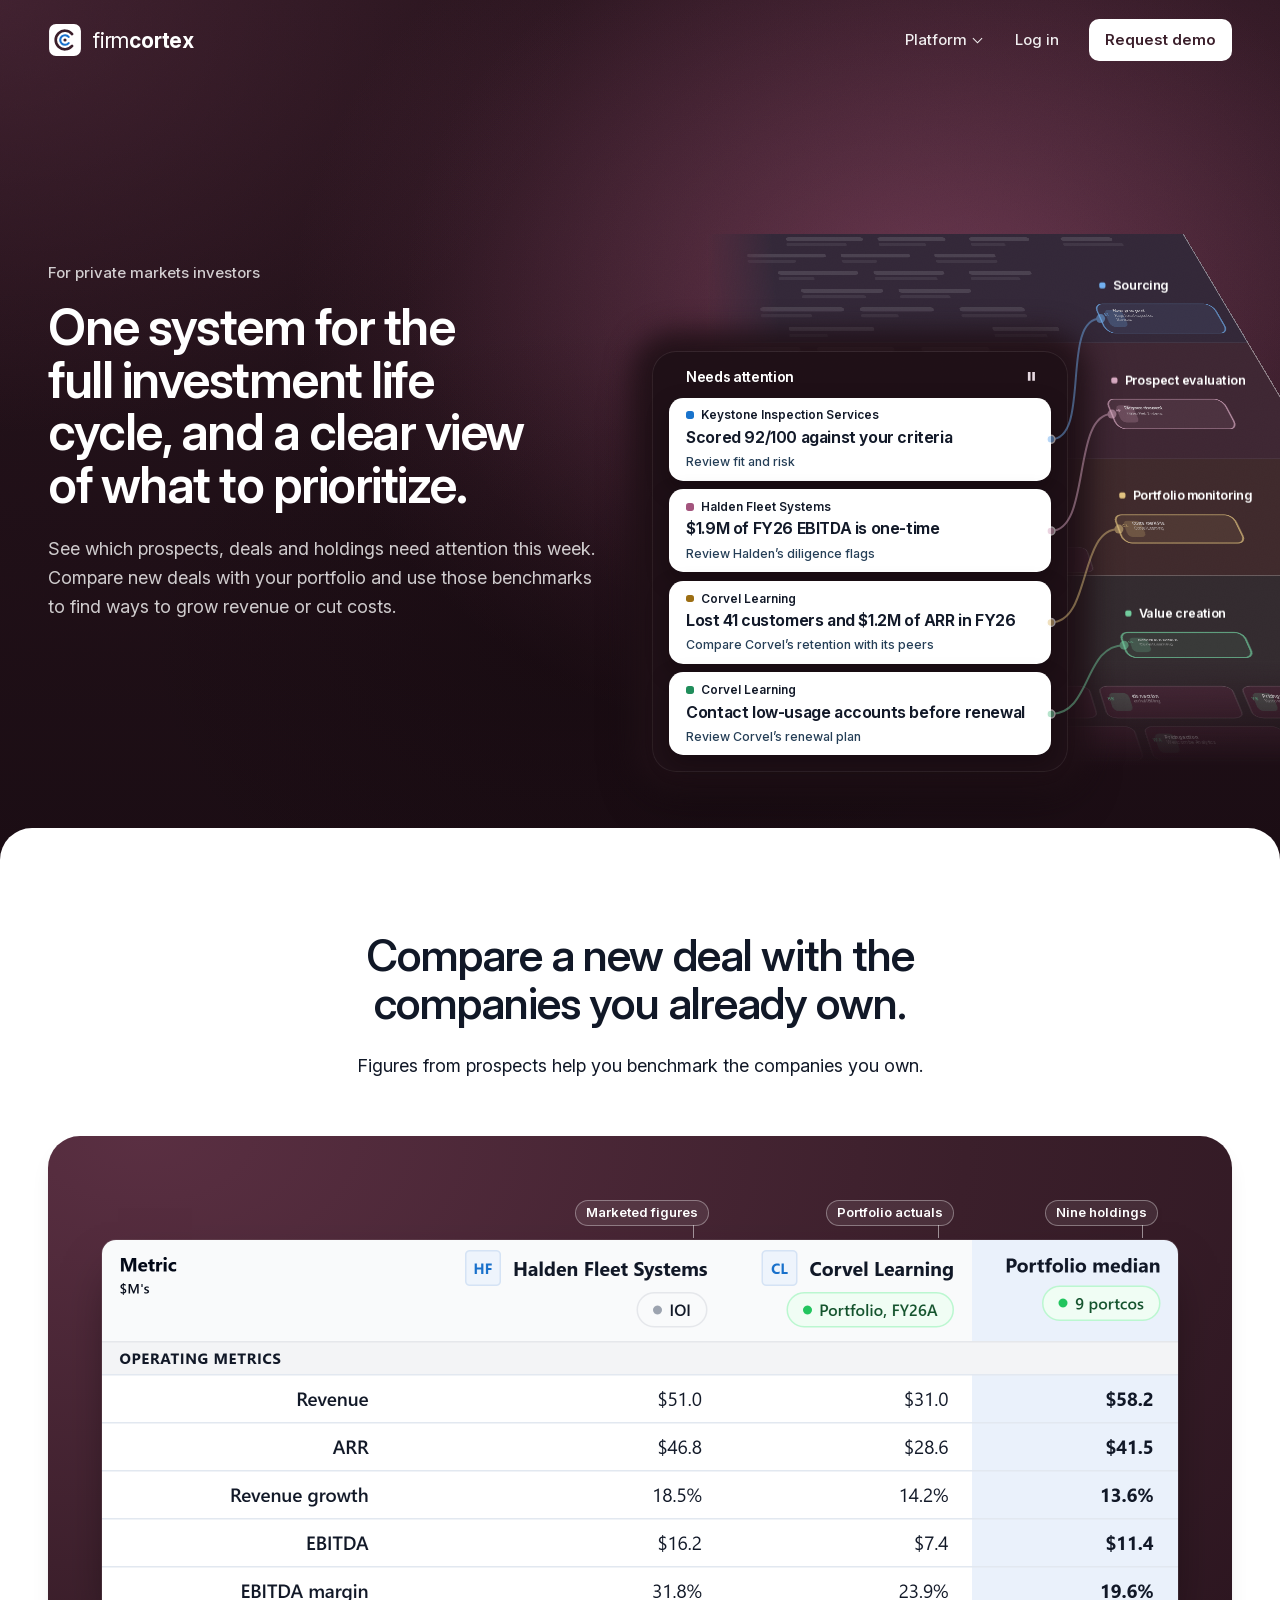
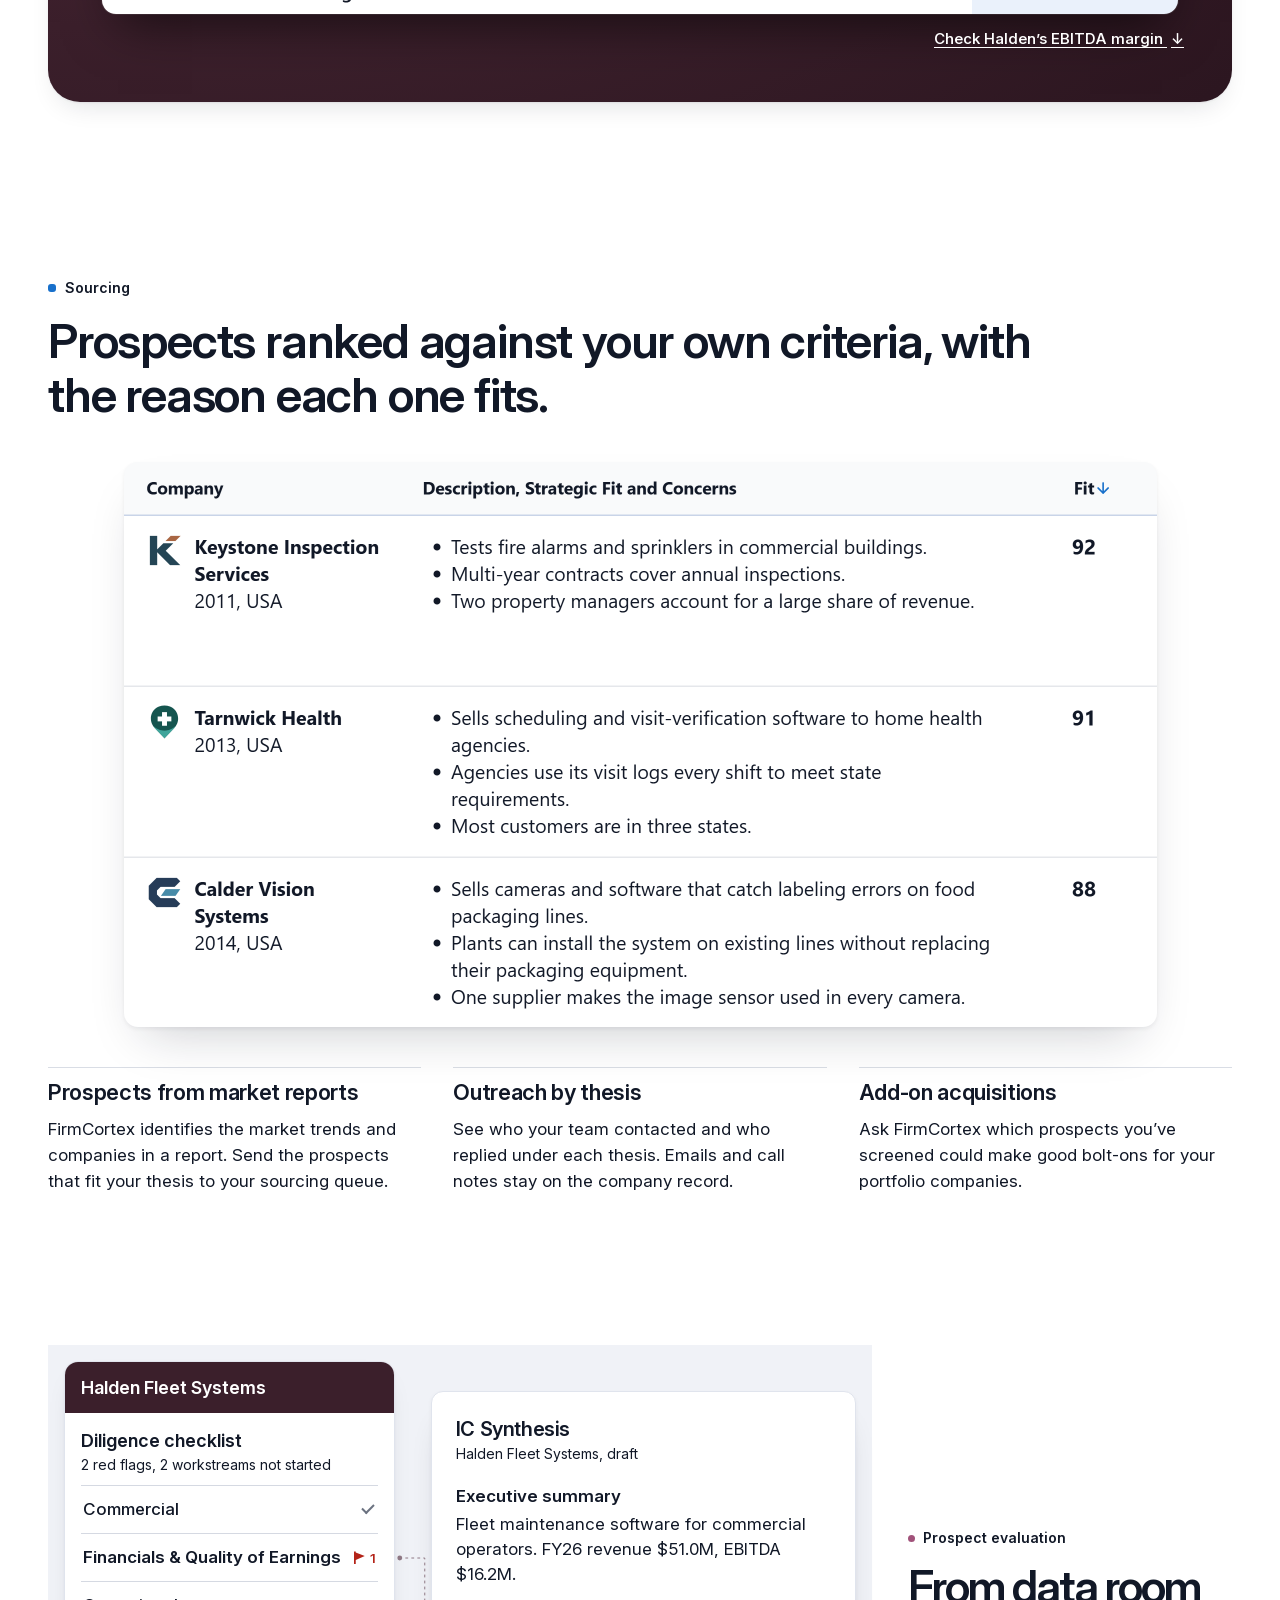
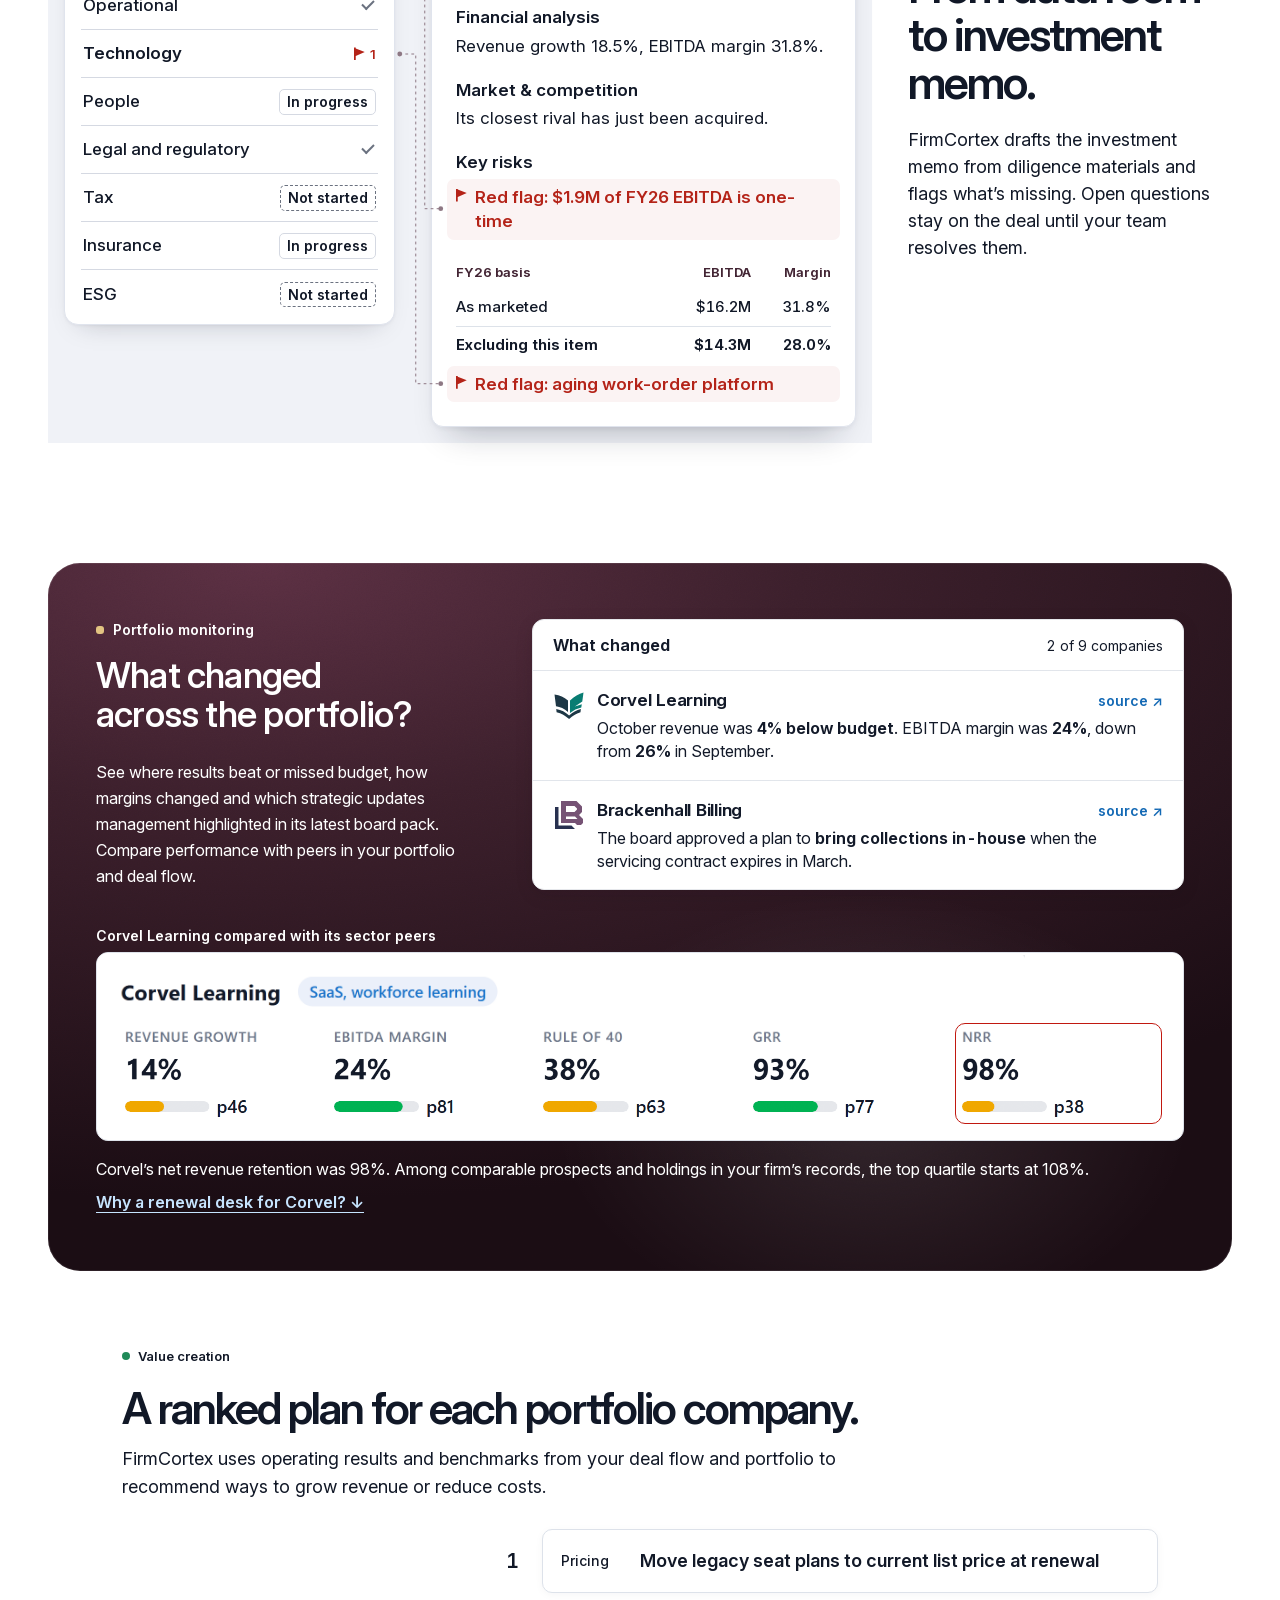
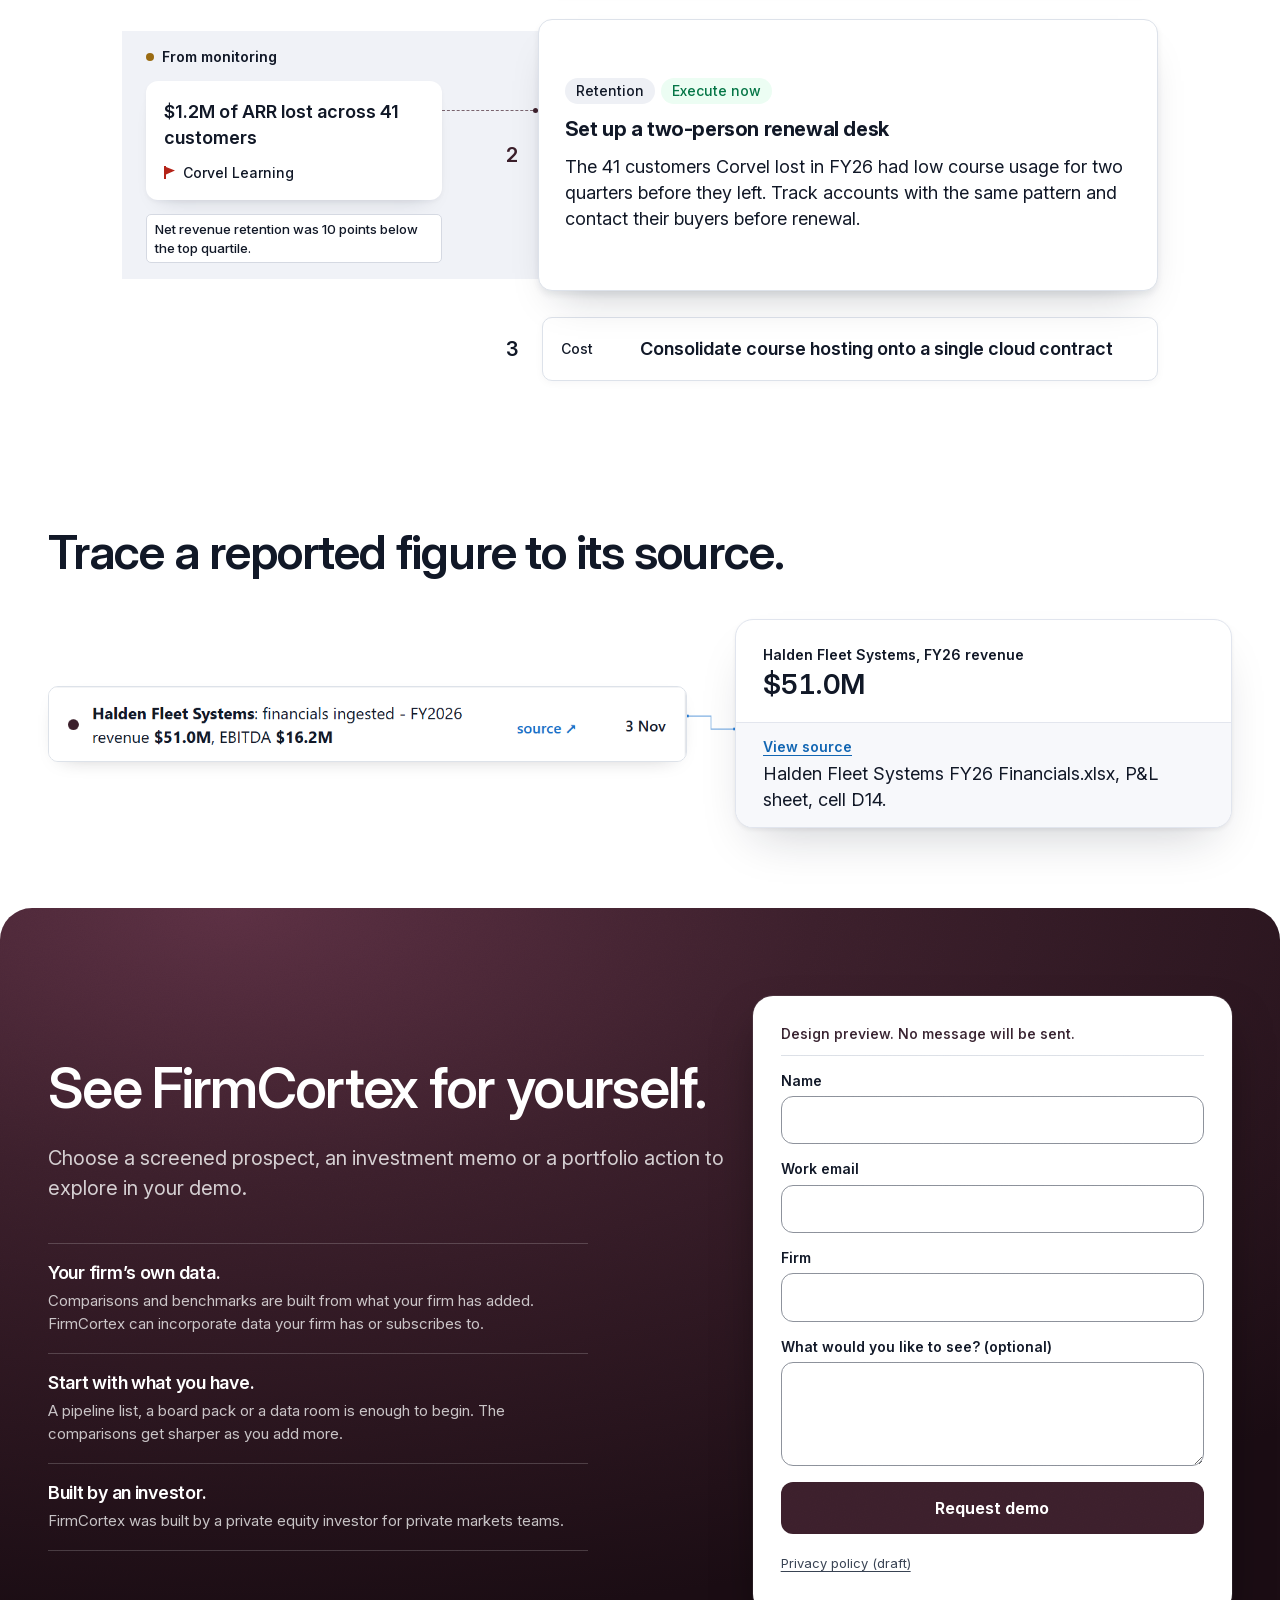
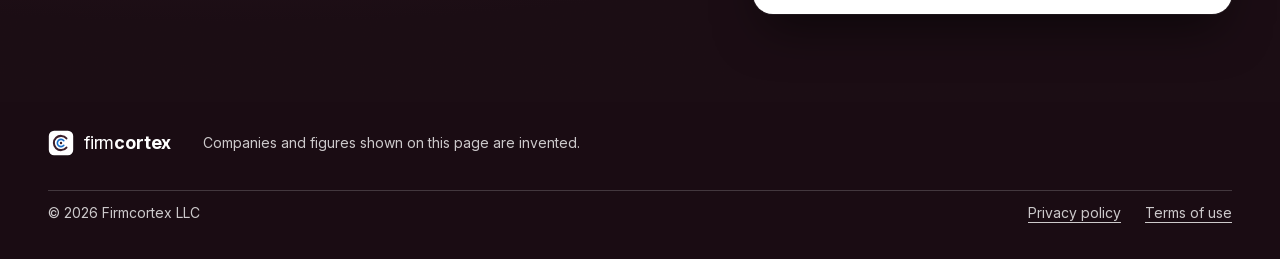
==== index.html @ 565fb21c "Restore the approved Before desktop hero from the colour comparison" ====
<!doctype html>
<html lang="en">
<head>
<meta charset="utf-8">
<meta name="viewport" content="width=device-width, initial-scale=1">
<meta name="robots" content="noindex,nofollow">
<meta name="theme-color" content="#1A0C13">
<title>FirmCortex: one system for the full investment life cycle</title>
<meta name="description" content="Sourcing, prospect evaluation, portfolio monitoring and value creation in one platform. What you learn at one stage sharpens every other, and your team sees what needs attention now.">
<link rel="preload" as="font" href="assets/asset-00.woff2" type="font/woff2" crossorigin media="(min-width:701px)">
<link rel="stylesheet" href="site-header.css">
<style>
@media (max-width:700px) { @font-face { font-family:"Inter"; src:url("assets/asset-00.woff2") format("woff2"); font-weight:100 900; font-display:block; } }
@media (min-width:701px) { @font-face { font-family:"Inter"; src:url("assets/asset-00.woff2") format("woff2"); font-weight:100 900; font-display:swap; } }
:root {
  --plum:#3B1F2B; --plum-ink:#1A0C13; --blue:#1870CB; --blue-soft:#9CC8F5; --grey:#F0F2F7; --ink:#111827; --mute:#374151; --rule:#D5D9E2;
  --text-2:rgba(255,255,255,.78); --line:rgba(255,255,255,.2);
  --s0:#6FAEF0; --s1:#D9A9C2; --s2:#6FCB9B; --s3:#E2C27E;           /* stage colours on dark */
  --d0:#1870CB; --d1:#A1527A; --d2:#1F8A58; --d3:#9A6B12;           /* the same stages on light backgrounds */
  --gap:112px;
}
* { box-sizing:border-box; }
html { -webkit-text-size-adjust:100%; scroll-behavior:smooth; }
body { margin:0; background:#fff; color:var(--ink); font-family:"Inter", system-ui, "Segoe UI", sans-serif; font-size:18px; line-height:1.6; -webkit-font-smoothing:antialiased; }
a { color:inherit; }
img { max-width:100%; }
:focus-visible { outline:2px solid var(--blue); outline-offset:3px; border-radius:6px; }
.dark :focus-visible { outline-color:var(--blue-soft); }
.dark .form :focus-visible, .dark .nav.open a:focus-visible, .dark .nav.open .navbtn:focus-visible { outline-color:var(--blue); }
.sr { position:absolute; width:1px; height:1px; overflow:hidden; clip-path:inset(50%); white-space:nowrap; }
.skip { position:fixed; left:16px; top:-60px; z-index:50; background:#fff; color:var(--ink); padding:10px 14px; border-radius:8px; font-weight:600; text-decoration:none; }
.skip:focus { top:12px; }
.wrap { max-width:1296px; margin:0 auto; padding:0 var(--pad); }
h2 { margin:0; text-wrap:balance; }
.body { text-wrap:pretty; }
p { margin:0; }
section { position:relative; }

/* ---------- 1. Hero ---------- */
.hero { position:relative; overflow:hidden; isolation:isolate; color:#fff; padding-top:80px; background:
    radial-gradient(1000px 720px at 76% 34%, rgba(132,68,98,.5) 0%, rgba(132,68,98,0) 68%),
    radial-gradient(820px 620px at 0% 0%, rgba(84,44,62,.55) 0%, rgba(84,44,62,0) 70%),
    linear-gradient(180deg, #26131C 0%, var(--plum-ink) 100%); }
.grain::before { content:""; position:absolute; inset:0; z-index:5; pointer-events:none; opacity:.1; mix-blend-mode:overlay;
  background-image:url("assets/asset-10.svg"); }
.header { position:fixed; z-index:30; top:0; left:0; right:0; gap:28px; color:#fff; transition:background-color .2s ease, height .2s ease; }
.header.solid { height:62px; background:#1A0C13; box-shadow:0 1px 0 rgba(255,255,255,.12); }
.header.stuck { height:62px; background:#fff; color:var(--ink); box-shadow:0 1px 0 var(--rule), 0 8px 24px rgba(17,24,39,.06); }
.header.stuck .nav a, .header.stuck .navbtn { color:var(--ink); } .header.stuck .demo { background:var(--plum); color:#fff; } .header.stuck .demo:hover { background:#4E2A3A; }
.header.stuck .brand img { box-shadow:0 0 0 1px var(--rule); border-radius:8px; }
.header.stuck .menu { border-color:#6B7280; } .header.stuck .menu span { background:var(--ink); }
.header.stuck :focus-visible { outline-color:var(--blue); }
html { scroll-padding-top:80px; }
section[id] { scroll-margin-top:0; }
.loginnote:empty { display:none; }
.loginnote { position:absolute; top:66px; right:var(--pad); margin:0; padding:10px 14px; border-radius:10px; background:#fff; color:var(--ink); font-size:14px; line-height:1.4; font-weight:550; box-shadow:0 18px 50px rgba(0,0,0,.45); }
.nav { margin-left:auto; display:flex; align-items:center; gap:30px; }
.nav a, .navbtn { font:inherit; font-size:15px; font-weight:500; text-decoration:none; color:rgba(255,255,255,.92); padding:10px 2px; line-height:1.2; background:none; border:0; cursor:pointer; text-align:left; }
.nav a:hover, .navbtn:hover { color:#fff; text-decoration:underline; text-underline-offset:5px; }
.demo { font-size:15px; line-height:1.2; font-weight:600; text-decoration:none; padding:12px 16px; border-radius:10px; background:#fff; color:var(--plum); white-space:nowrap; }
.demo:hover { background:var(--grey); }
.menu { display:none; }

.inner { position:relative; z-index:4; max-width:1296px; margin:0 auto; padding:0 var(--pad); min-height:clamp(620px, calc(100vh - 80px), 780px); display:grid; grid-template-columns:minmax(0, 560px) minmax(0, 1fr); column-gap:40px; align-items:center; }
.copy { padding:24px 0 80px; position:relative; z-index:3; }
.audience { margin:0 0 18px; font-size:15px; line-height:1.4; font-weight:500; color:var(--text-2); }
h1 { margin:0; font-size:clamp(50px, 3.6vw, 52px); line-height:1.05; letter-spacing:-0.03em; font-weight:600; text-wrap:balance; }
.sub { margin:24px 0 0; max-width:33em; font-size:18px; line-height:1.6; color:var(--text-2); text-wrap:pretty; }

/* The picture: a field of everything a fund takes in, running into the distance, with three items lifted towards the viewer. */
.stage { position:absolute; z-index:1; top:-80px; bottom:0; left:max(42%, 624px); right:min(0px, calc((1296px - 100vw) / 2)); overflow:hidden;
  -webkit-mask-image:linear-gradient(90deg, transparent 0, #000 160px), linear-gradient(0deg, transparent 0, #000 130px); -webkit-mask-composite:source-in;
  mask-image:linear-gradient(90deg, transparent 0, #000 160px), linear-gradient(0deg, transparent 0, #000 130px); mask-composite:intersect; }
.floorwrap { position:absolute; inset:80px 0 0 0; perspective:1500px; perspective-origin:28% 6%; }
.floor { position:absolute; left:0; bottom:0; transform-origin:0 100%; }
.floor canvas { display:block; width:100%; height:100%; }
.slot { position:absolute; width:0; height:0; }
.glint { position:absolute; width:214px; height:48px; border-radius:12px; background:linear-gradient(180deg, rgba(255,255,255,.5), rgba(255,255,255,.22)); box-shadow:0 0 0 1px rgba(255,255,255,.8), 0 0 26px rgba(255,255,255,.45); opacity:0; pointer-events:none; }
.glint.go { animation:glint 1.9s ease-out both; }
@keyframes glint { 0% { opacity:0; } 14% { opacity:1; } 100% { opacity:0; } }
.haze { position:absolute; inset:0; pointer-events:none; background:
  radial-gradient(760px 560px at 56% 62%, rgba(255,214,232,.12), rgba(255,214,232,0) 70%),
  linear-gradient(180deg, rgba(26,12,19,.94) 0%, rgba(26,12,19,.7) 12%, rgba(26,12,19,.28) 30%, rgba(26,12,19,0) 50%),
  linear-gradient(0deg, rgba(26,12,19,.92) 0%, rgba(26,12,19,0) 14%); }
.dof { position:absolute; pointer-events:none; }
.dof.far { inset:0 0 44% 0; -webkit-backdrop-filter:blur(3.5px); backdrop-filter:blur(3.5px); -webkit-mask-image:linear-gradient(180deg, #000 30%, transparent 100%); mask-image:linear-gradient(180deg, #000 30%, transparent 100%); }
.dof.near { inset:82% 0 0 0; -webkit-backdrop-filter:blur(5px); backdrop-filter:blur(5px); -webkit-mask-image:linear-gradient(0deg, #000 30%, transparent 100%); mask-image:linear-gradient(0deg, #000 30%, transparent 100%); }
.lines { position:absolute; left:0; top:0; width:100%; height:100%; pointer-events:none; opacity:0; transition:opacity .6s ease; }
.hero.ready .lines { opacity:1; }

/* The few: real text, the largest and sharpest thing in the picture. */
.few { position:relative; z-index:3; justify-self:start; align-self:end; margin:0 0 140px 6px; width:min(100%, 520px); }
.few h2 { margin:0 0 14px; width:fit-content; height:36px; padding:0 14px 0 13px; border-radius:999px; background:var(--plum-ink); border:1px solid rgba(255,255,255,.34); font-size:15px; line-height:1; font-weight:650; letter-spacing:0; color:#fff; display:flex; align-items:center; gap:10px; box-shadow:0 10px 30px rgba(8,2,5,.5); }
.few h2::before { content:""; width:8px; height:8px; border-radius:50%; background:#fff; box-shadow:0 0 0 4px rgba(255,255,255,.18); }
.few ol { list-style:none; margin:0; padding:0; display:grid; gap:12px; }
.card { position:relative; display:grid; grid-template-columns:44px 1fr; align-items:center; gap:0 14px; padding:18px 22px 18px 18px; border-radius:16px; background:#fff; color:var(--ink);
  box-shadow:0 34px 70px rgba(8,2,5,.62), 0 6px 16px rgba(8,2,5,.4); transform-origin:0 50%; }
.card:nth-child(2) { margin-left:28px; } .card:nth-child(2) .why { font-size:18px; }
.card:nth-child(3) { margin-left:56px; } .card:nth-child(3) .why { font-size:17px; }
.card .n { grid-row:1 / span 3; font-size:34px; line-height:1; font-weight:650; letter-spacing:-0.04em; color:var(--plum); text-align:center; }
.card .why { text-wrap:balance; font-size:19px; line-height:24px; font-weight:650; letter-spacing:-0.015em; }
.card .who { margin-top:3px; font-size:13.5px; line-height:18px; color:var(--mute); display:flex; align-items:center; gap:0 8px; flex-wrap:wrap; }
.card .who i { width:9px; height:9px; border-radius:3px; background:var(--c); display:block; }
.card .who b { font-weight:600; color:var(--ink); }
.card .next { grid-column:2; margin-top:10px; font-size:14px; line-height:20px; font-weight:600; color:var(--blue); }
.card.off .next { color:#33202A; }

.lit { position:absolute; z-index:3; right:var(--pad); bottom:86px; margin:0; max-width:min(640px, 52%); padding:7px 14px; border-radius:14px; background:var(--plum-ink); border:1px solid rgba(255,255,255,.2); font-size:13px; line-height:1.4; color:#fff; text-align:right; box-shadow:0 10px 30px rgba(8,2,5,.5); }
/* An item from another stage steps back: a solid, quieter card, never see-through, so nothing shows through its words. */
.card { transition:background-color .3s ease; } .card.off { background:#A3959C; box-shadow:0 12px 26px rgba(8,2,5,.45); } .card.off .who { color:#33202A; }
.key { position:absolute; z-index:3; right:var(--pad); bottom:26px; display:flex; flex-wrap:nowrap; justify-content:flex-end; align-items:center; gap:6px; padding:6px 6px 6px 16px; border-radius:999px; background:var(--plum-ink); border:1px solid rgba(255,255,255,.2); box-shadow:0 10px 30px rgba(8,2,5,.5); }
.hint { font-size:13px; line-height:1.2; color:var(--text-2); margin-right:4px; }
.stagebtn, .pause { font:inherit; font-size:13px; line-height:1; font-weight:550; color:#fff; background:rgba(255,255,255,.07); border:1px solid var(--line); border-radius:999px; height:36px; padding:0 12px 0 10px; display:inline-flex; align-items:center; gap:7px; cursor:pointer; }
.stagebtn:hover, .pause:hover { background:rgba(255,255,255,.16); }
.stagebtn i { width:9px; height:9px; border-radius:3px; background:var(--c); display:block; }
.stagebtn[aria-pressed="true"] { background:#fff; color:var(--ink); border-color:#fff; }
.pause { width:36px; padding:0; justify-content:center; }
.pause svg { width:10px; height:10px; display:block; fill:currentColor; }

@media (prefers-reduced-motion: no-preference) and (min-width:901px) {
  .card { animation:lift .9s cubic-bezier(.2,.7,.2,1) both; }
  .card:nth-child(1) { animation-delay:.25s; } .card:nth-child(2) { animation-delay:.45s; } .card:nth-child(3) { animation-delay:.65s; }
  .few h2 { animation:rise .6s ease both; animation-delay:.1s; }
  @keyframes lift { from { opacity:0; transform:translate(150px, -70px) scale(.42); } }
  @keyframes rise { from { opacity:0; } }
  .hero.still .card, .hero.still .few h2 { animation:none; }
}

/* =====================================================================
   Lower page. Built from DESIGN.md: a light page with three dark moments
   (hero into section 3, the inset stage in section 6, the closing band).
   ===================================================================== */
:root { --shadow-card:0 1px 2px rgba(17,24,39,.06), 0 12px 32px -8px rgba(17,24,39,.12); --shadow-lit:0 24px 48px -12px rgba(0,0,0,.55), 0 0 0 1px rgba(255,255,255,.08); --flag:#B42318; --soft:#6B7280; --edge:#E1E5EE; }
.sec { position:relative; background:#fff; padding:96px 0; }
.g12 { display:grid; grid-template-columns:repeat(12, minmax(0, 1fr)); column-gap:24px; }
h2 { font-size:clamp(32px, 4.4vw, 44px); line-height:1.09; letter-spacing:-0.022em; font-weight:560; }
h2 .soft { color:inherit; }
.body { margin-top:24px; max-width:none; font-size:18px; line-height:28px; color:var(--mute); }
.dark .body { color:var(--text-2); }
.label { display:flex; align-items:center; gap:9px; margin:0 0 16px; font-size:14px; line-height:20px; font-weight:600; color:var(--ink); }
.label i { width:8px; height:8px; border-radius:3px; background:var(--c); display:block; flex:none; }
.dark .label { color:#fff; }
.panel { position:relative; overflow:hidden; background:var(--grey); border:1px solid var(--edge); border-radius:32px; }
.crop { display:block; max-width:none; height:auto; background:#fff; border-radius:12px; box-shadow:var(--shadow-card); }
.chip { display:inline-flex; align-items:center; gap:8px; height:36px; padding:0 12px 0 8px; border-radius:8px; background:#fff; border:1px solid var(--rule); font-size:13px; line-height:1; font-weight:600; color:var(--ink); white-space:nowrap; }
.chip i, .mono { flex:none; width:20px; height:20px; border-radius:5px; display:grid; place-items:center; font-style:normal; font-size:9.5px; line-height:1; font-weight:650; background:#E8F1FB; color:var(--blue); }
.dotline { border-top:1px dashed rgba(59,31,43,.38); }

/* ---------- 3. Several systems into one: the dark act continues from the hero ---------- */
.s3 { position:relative; isolation:isolate; overflow:hidden; color:#fff; background:var(--plum-ink); padding:88px 0 112px; }
.s3 .head h2 { grid-column:1 / 7; }
.s3 .head .body { grid-column:7 / 13; margin-top:4px; }
.scene3 { --k:1; position:relative; margin-top:40px; display:grid; grid-template-columns:calc(640px * var(--k)) minmax(40px, 1fr) 420px; align-items:center; }
.scene3::before { content:""; position:absolute; right:-80px; top:50%; width:640px; height:520px; transform:translateY(-50%); background:radial-gradient(closest-side, rgba(255,255,255,.1), rgba(255,255,255,0)); pointer-events:none; }
.arts { position:relative; width:calc(640px * var(--k)); height:calc(440px * var(--k)); }
.artbox { position:absolute; left:0; top:0; width:640px; height:440px; transform:scale(var(--k)); transform-origin:0 0; }
/* three real-looking places a company lives today: a tracker, a mailbox, a data-room folder */
.art { position:absolute; display:flex; flex-direction:column; padding:14px 16px 13px; border-radius:12px; background:#2E1D25; border:1px solid rgba(255,255,255,.22); box-shadow:0 20px 40px -16px rgba(0,0,0,.6); }
.art .tool { font-size:calc(12px / var(--k)); line-height:1.35; font-weight:600; color:rgba(255,255,255,.66); }
.art .capt { margin-top:10px; font-size:calc(12px / var(--k)); line-height:1.35; font-weight:500; color:rgba(255,255,255,.66); }
.art .rows { margin-top:10px; display:grid; }
.art .hl { display:flex; align-items:center; gap:8px; font-size:calc(12.5px / var(--k)); line-height:1.3; font-weight:600; color:#fff; white-space:nowrap; }
.art .hl i { flex:none; width:18px; height:18px; border-radius:5px; display:grid; place-items:center; font-style:normal; font-size:8.5px; font-weight:650; color:#BFE9D2; background:rgba(111,203,155,.24); }
.art.sheet { left:0; top:98px; width:350px; transform:rotate(-4deg); }
.sheet .rows { border:1px solid rgba(255,255,255,.16); border-radius:5px; overflow:hidden; background:repeating-linear-gradient(90deg, transparent 0 82px, rgba(255,255,255,.1) 82px 83px); }
.sheet .rows > b { height:25px; border-bottom:1px solid rgba(255,255,255,.1); }
.sheet .rows > b:first-child { background:rgba(111,203,155,.2); }
.sheet .rows > b:last-child { border-bottom:0; }
.sheet .hl { height:26px; padding:0 8px; background:rgba(255,255,255,.16); border-bottom:1px solid rgba(255,255,255,.1); }
.art.mail { left:310px; top:8px; width:310px; transform:rotate(3deg); }
.mail .rows { gap:6px; }
.mail .rows > b { height:30px; border-radius:6px; background:
  radial-gradient(circle at 15px 50%, rgba(255,255,255,.3) 0 8px, transparent 8.5px),
  linear-gradient(rgba(255,255,255,.2), rgba(255,255,255,.2)) 34px 9px / 44% 4px no-repeat,
  linear-gradient(rgba(255,255,255,.12), rgba(255,255,255,.12)) 34px 18px / 62% 4px no-repeat; }
.mail .hl { height:32px; padding:0 8px 0 7px; border-radius:6px; background:rgba(255,255,255,.16); }
.art.folder { left:268px; top:252px; width:310px; transform:rotate(-2deg); }
.art.folder::before { content:""; position:absolute; left:14px; top:-13px; width:96px; height:13px; border-radius:8px 8px 0 0; background:#2E1D25; border:1px solid rgba(255,255,255,.22); border-bottom:0; }
.folder .rows { gap:4px; }
.folder .rows > b { height:26px; background:
  linear-gradient(var(--f), var(--f)) 7px 6px / 11px 14px no-repeat,
  linear-gradient(rgba(255,255,255,.2), rgba(255,255,255,.2)) 28px 11px / 50% 4px no-repeat; opacity:.85; }
.folder .hl { height:28px; padding:0 8px 0 4px; border-radius:6px; background:rgba(255,255,255,.16); }
.wires3 { position:absolute; inset:0; width:100%; height:100%; pointer-events:none; overflow:visible; }
.one { position:relative; grid-column:3; background:#fff; color:var(--ink); border-radius:16px; padding:22px 24px; box-shadow:var(--shadow-lit); }
.one .co { display:flex; align-items:center; gap:12px; font-size:22px; line-height:28px; letter-spacing:-0.015em; font-weight:600; }
.one .co i { flex:none; width:32px; height:32px; border-radius:8px; display:grid; place-items:center; font-style:normal; font-size:12px; font-weight:650; color:var(--d2); background:rgba(31,138,88,.14); }
.one ul { list-style:none; margin:18px 0 0; padding:18px 0 0; border-top:1px solid var(--rule); display:grid; grid-template-columns:1fr 1fr; gap:12px 16px; }
.one li { display:flex; align-items:center; gap:9px; font-size:14px; line-height:20px; font-weight:600; }
.one li i { width:8px; height:8px; border-radius:3px; background:var(--c); flex:none; }
.one .attn { margin:18px 0 0; padding:16px 0 0; border-top:1px solid var(--rule); display:grid; gap:4px; }
.one .attn span { display:flex; align-items:center; gap:8px; font-size:12.5px; line-height:18px; font-weight:600; color:var(--mute); }
.one .attn span::before { content:""; width:7px; height:7px; border-radius:50%; background:var(--plum); }
.one .attn b { font-size:18px; line-height:24px; letter-spacing:-0.012em; font-weight:600; }
.vline { display:none; }

/* ---------- 2. Everything about a company in one place: the showpiece ---------- */
.s2 { border-radius:32px 32px 0 0; margin-top:-32px; padding:104px 0 96px; }
.s2 .head { max-width:860px; margin:0 auto; text-align:center; }
.s2 .head .body { max-width:640px; margin-left:auto; margin-right:auto; }
.trackp { margin-top:48px; padding:40px 48px 48px; }
.thead { display:flex; flex-wrap:wrap; align-items:baseline; justify-content:space-between; gap:6px 32px; }
.carry { margin:0; font-size:26px; line-height:32px; letter-spacing:-0.02em; font-weight:600; color:var(--plum); }
.follow { margin:0; font-size:14px; line-height:20px; color:var(--mute); }
.duo { margin-top:28px; display:grid; grid-template-columns:440px minmax(0, 1fr); column-gap:24px; align-items:stretch; }
/* left: one company, named once, its four stages as a chain; what is carried forward sits on each boundary */
.tcard2 { background:#fff; border-radius:20px; box-shadow:var(--shadow-card); display:flex; flex-direction:column; overflow:hidden; }
.cohead { margin:0; padding:20px 24px 18px; border-bottom:1px solid var(--edge); }
.cohead b { display:flex; align-items:center; gap:12px; font-size:24px; line-height:30px; letter-spacing:-0.018em; font-weight:600; }
.cohead span { display:block; margin:6px 0 0 44px; font-size:13.5px; line-height:20px; color:var(--mute); }
.cohead i { flex:none; width:32px; height:32px; border-radius:8px; display:grid; place-items:center; font-style:normal; font-size:12px; font-weight:650; color:var(--blue); background:#E8F1FB; }
.track { position:relative; z-index:0; list-style:none; margin:0; padding:0; flex:1; display:flex; flex-direction:column; }
.stop { flex:1; padding:19px 24px 25px; }
.stop .lab { display:flex; align-items:center; gap:8px; font-size:14px; line-height:20px; font-weight:600; }
.stop .lab i { width:8px; height:8px; border-radius:3px; background:var(--c); display:block; }
.stop b { display:block; margin-top:6px; font-size:22px; line-height:28px; letter-spacing:-0.016em; font-weight:600; }
.pass { position:relative; z-index:1; align-self:flex-start; margin:-15px 0 -15px 24px; max-width:calc(100% - 48px); min-height:30px; padding:6px 13px; border-radius:15px; border:1px solid var(--rule); background:#fff; font-size:13px; line-height:16px; font-weight:600; color:var(--plum); }
.pass::before { content:""; position:absolute; left:-25px; right:-2000px; top:50%; border-top:1px solid var(--edge); z-index:-1; }
.pass .pre { margin-right:5px; color:var(--mute); }
.pass + .stop { padding-top:29px; }
.loop { margin:0; padding:15px 24px 17px; border-top:1px solid var(--edge); font-size:13.5px; line-height:20px; color:var(--mute); }
/* right: one small part of the product, lit, on a shape of the brand's own plum */
.shape { position:relative; margin:0 -48px -48px 0; padding:36px 0 0 40px; border-radius:24px 0 0 0; overflow:hidden; display:flex; flex-direction:column; color:#fff;
  background:radial-gradient(120% 100% at 14% 0%, #5A2F42, #3B1F2B 58%, #2C1620); }
.capn { margin:auto 40px 0 0; max-width:400px; font-size:28px; line-height:34px; letter-spacing:-0.02em; font-weight:560; }
.capsub { margin:10px 40px 24px 0; max-width:400px; font-size:15px; line-height:22px; color:rgba(255,255,255,.78); }
.cmp { position:relative; margin:auto 0 0; padding-top:42px; }
.cmp .crop { width:100%; border-radius:12px 0 0 0; box-shadow:var(--shadow-lit); }
.tag { position:absolute; top:6px; display:inline-flex; align-items:center; white-space:nowrap; font-size:13.5px; line-height:20px; font-weight:600; color:#fff; }
.tag.deal { left:21.4%; } .tag.held { left:64.2%; color:rgba(255,255,255,.82); }
.tagbar { position:absolute; top:34px; height:3px; border-radius:2px; background:#fff; }
.tagbar.deal { left:21.4%; width:42%; } .tagbar.held { left:64.2%; width:33%; background:rgba(255,255,255,.45); }

/* ---------- DRAFT, section 2 picture: rising steps. Each stage adds what it learns to what is already known ---------- */
.flowp { margin-top:48px; padding:48px 48px 0; }
.fhead { position:absolute; left:48px; top:48px; width:470px; }
.fhead .carry { font-size:28px; line-height:34px; text-wrap:balance; }
.fco { margin:20px 0 0; display:flex; flex-wrap:wrap; align-items:center; gap:2px 10px; font-size:14px; line-height:20px; color:var(--mute); }
.fco i { flex:none; width:32px; height:32px; border-radius:8px; display:grid; place-items:center; font-style:normal; font-size:12px; font-weight:650; color:var(--blue); background:#fff; box-shadow:var(--shadow-card); }
.fco b { font-size:17px; line-height:24px; font-weight:600; color:var(--ink); }
.flow { list-style:none; margin:64px 0 0; padding:0; display:grid; grid-template-columns:repeat(4, minmax(0, 1fr)); column-gap:44px; align-items:end; }
.fst { position:relative; }
.fst .lab { margin:0 0 12px 2px; display:flex; align-items:center; gap:8px; font-size:14px; line-height:20px; font-weight:600; }
.fst .lab i { width:8px; height:8px; border-radius:3px; background:var(--c); display:block; }
.fcard { background:#fff; border-radius:16px; box-shadow:var(--shadow-card); padding:20px; }
.fk { margin:0; font-size:12px; line-height:16px; font-weight:500; color:var(--mute); }
.fk.on { margin-top:16px; }
.fcard b { display:block; margin-top:6px; min-height:78px; text-wrap:balance; font-size:20px; line-height:26px; letter-spacing:-0.016em; font-weight:600; }
.fgot { list-style:none; margin:8px 0 0; padding:0; display:grid; gap:8px; }
.fgot li { display:flex; align-items:center; gap:9px; height:36px; padding:0 12px; border-radius:8px; background:var(--grey); font-size:13px; line-height:18px; font-weight:600; color:var(--ink); white-space:nowrap; }
.fgot li i { flex:none; width:8px; height:8px; border-radius:3px; background:var(--c); display:block; }
/* the hand-over: a dotted line from each card to its row in the next card */
.fst:not(:last-child)::after { content:""; position:absolute; left:calc(100% - 4px); bottom:34.5px; z-index:1; width:52px; height:7px; background:radial-gradient(circle at 3.5px 50%, #3B1F2B 3.4px, transparent 3.9px), radial-gradient(circle at calc(100% - 3.5px) 50%, #3B1F2B 3.4px, transparent 3.9px), repeating-linear-gradient(90deg, rgba(59,31,43,.6) 0 3px, transparent 3px 7px) 0 50% / 100% 1.5px no-repeat; }
.fst:nth-child(2)::after { bottom:78.5px; } .fst:nth-child(3)::after { bottom:122.5px; }
.fback { position:relative; margin:56px -48px 0; padding:0 0 0 48px; display:grid; grid-template-columns:minmax(0, 392px) minmax(0, 1fr); column-gap:56px; color:#fff; background:radial-gradient(120% 150% at 8% 0%, #5A2F42, #3B1F2B 58%, #2C1620); }
.ftag { position:absolute; left:48px; top:-18px; margin:0; height:36px; padding:0 14px 0 12px; border-radius:999px; background:#1A0C13; border:1px solid rgba(255,255,255,.34); display:inline-flex; align-items:center; gap:9px; font-size:14px; line-height:1; font-weight:600; color:#fff; white-space:nowrap; }
.ftag::before { content:""; flex:none; width:16px; height:16px; background:url("assets/asset-11.svg") center / 16px no-repeat; }
.fwords { align-self:center; padding:64px 0 56px; }
.fback .capn { margin:0; max-width:none; }
.fback .capsub { margin:12px 0 0; max-width:none; color:rgba(255,255,255,.78); }
.fback .cmp { align-self:end; margin:0; padding-top:78px; }
.fback .tag { top:42px; } .fback .tagbar { top:70px; }
@media (max-width:1100px) {
  .flowp { padding:36px 32px 0; }
  .fhead { position:static; width:auto; }
  .flow { margin-top:32px; grid-template-columns:minmax(0, 560px); row-gap:44px; }
  .fcard b { min-height:0; }
  .fst:not(:last-child)::after, .fst:nth-child(n):not(:last-child)::after { left:28px; top:calc(100% + 6px); bottom:auto; width:7px; height:32px; background:radial-gradient(circle at 50% 3.5px, #3B1F2B 3.4px, transparent 3.9px), radial-gradient(circle at 50% calc(100% - 3.5px), #3B1F2B 3.4px, transparent 3.9px), repeating-linear-gradient(180deg, rgba(59,31,43,.6) 0 3px, transparent 3px 7px) 50% 0 / 1.5px 100% no-repeat; }
  .fback { margin:48px -32px 0; padding:0 32px; grid-template-columns:minmax(0, 1fr); }
  .ftag { left:32px; }
  .fwords { padding:52px 0 0; } .fback .cmp { padding-top:60px; } .fback .tag { top:24px; } .fback .tagbar { top:52px; } .fback .cmp .crop { border-radius:12px 12px 0 0; }
}
@media (max-width:760px) {
  .flowp { margin-top:36px; padding:28px 16px 0; border-radius:24px; }
  .fhead .carry { font-size:24px; line-height:30px; }
  .fco { display:grid; grid-template-columns:32px 1fr; column-gap:12px; } .fco i { grid-row:1 / span 2; } .fco span { grid-column:2; }
  .flow { margin-top:28px; }
  .fback { margin:44px -16px 0; padding:0 20px; }
  .ftag { left:16px; font-size:13px; }
  .fwords { padding:44px 0 32px; }
}

/* ---------- DRAFT round 6 ---------- */
.s3[hidden] { display:none; }
.taken { margin:0 0 10px 4px; font-size:13.5px; line-height:20px; font-weight:600; color:rgba(255,255,255,.82); }
.few .card { grid-template-columns:minmax(0, 1fr); padding-left:22px; }
.card .who, .card .why, .card .next { grid-column:1; }
.card .who { margin:0 0 4px; }
.card .next { margin-top:8px; }
/* the stage buttons answered a question nobody asked; the picture is still, so it needs no pause control */
.key, .lit, .glint { display:none !important; }
.few { margin-bottom:104px; }
.fhead { width:auto; }
.fco { margin:0; }
.trust { list-style:none; margin:40px auto 0; padding:0; max-width:880px; display:grid; grid-template-columns:repeat(2, minmax(0, 1fr)); gap:24px; text-align:left; }
.trust li { padding:24px 28px 26px; background:var(--grey); border:1px solid var(--edge); border-radius:20px; }
.trust b { display:block; font-size:20px; line-height:26px; letter-spacing:-0.015em; font-weight:600; }
.trust span { display:block; margin-top:8px; font-size:15px; line-height:23px; color:var(--mute); }
@media (min-width:1101px) { .flow { margin-top:20px; } }
@media (max-width:900px) { .few { margin-bottom:40px; } }
@media (max-width:760px) { .few h2 { height:auto; min-height:36px; padding:9px 16px 9px 13px; line-height:1.25; text-wrap:balance; border-radius:20px; } .trust { grid-template-columns:minmax(0, 1fr); gap:16px; } .trust li { padding:20px 20px 22px; border-radius:16px; } }

/* ---------- 4. Sourcing: one wide product tile, three text tiles ---------- */
.s4 .head .label { grid-column:1 / 8; }
.s4 .head h2 { grid-column:1 / 8; }
.s4 .head .body { grid-column:8 / 13; margin-top:0; align-self:end; }
/* the ranked list fills its tile: rank numerals in the gutter, the product crop to the right edge */
.tile-a { --ps:1; margin-top:48px; padding-top:56px; display:grid; grid-template-columns:181px minmax(0, 1fr); }
.ranks { list-style:none; margin:0; padding:0; display:grid; grid-template-rows:48fr 131fr 131fr 131fr; }
.ranks li { display:grid; place-items:center; font-size:48px; line-height:1; letter-spacing:-0.04em; font-weight:500; color:var(--plum); font-variant-numeric:tabular-nums; }
.ranks li:nth-child(1) { grid-row:2; } .ranks li:nth-child(2) { grid-row:3; } .ranks li:nth-child(3) { grid-row:4; }
.tile-a .crop { width:100%; border-radius:12px 0 0 0; }
.tiles { margin:24px 0 0; padding:0; list-style:none; display:grid; grid-template-columns:repeat(3, minmax(0, 1fr)); gap:24px; }
.tile { display:flex; flex-direction:column; min-height:248px; padding:28px; background:var(--grey); border:1px solid var(--edge); border-radius:20px; }
.tile h3 { margin:0; font-size:22px; line-height:28px; letter-spacing:-0.015em; font-weight:600; }
.tile p { margin:8px 0 0; font-size:15px; line-height:23px; color:var(--mute); }
.tile .chips { margin-top:auto; padding-top:20px; display:flex; flex-wrap:wrap; align-items:center; gap:8px; }
.tile .chips .cap { flex-basis:100%; margin:0; font-size:12.5px; line-height:18px; font-weight:600; color:var(--mute); }
/* small specimens, drawn as tags so they cannot be taken for buttons */
.tag2 { display:inline-flex; align-items:center; gap:7px; height:30px; padding:0 10px; border-radius:6px; background:#fff; border:1px solid var(--rule); font-size:13px; line-height:1; font-weight:600; color:var(--ink); white-space:nowrap; }
.tag2 i { flex:none; width:18px; height:18px; border-radius:5px; display:grid; place-items:center; font-style:normal; font-size:8.5px; font-weight:650; background:#E8F1FB; color:var(--blue); }
.tag2.dash { border-style:dashed; border-color:#6B7280; background:transparent; color:var(--mute); }
.plus { font-size:15px; font-weight:600; color:var(--soft); }
.joined { display:inline-flex; align-items:center; gap:8px; white-space:nowrap; }

/* ---------- 5. Prospect evaluation: the deal file, drawn ---------- */
.s5 .draw { grid-column:1 / 8; position:relative; }
.s5 .words { grid-column:8 / 13; align-self:center; }
.s5 .words .body { max-width:440px; }
.dealfile { position:relative; margin:0; height:500px; width:684px; }
.cover { position:absolute; left:0; top:0; width:108px; height:500px; border-radius:12px 0 0 12px; background:var(--plum); color:#fff; padding:20px 14px; box-shadow:0 20px 40px -18px rgba(17,24,39,.5); }
.cover b { display:block; font-size:16px; line-height:21px; font-weight:600; }
.cover span { display:block; margin-top:8px; font-size:12px; line-height:16px; color:rgba(255,255,255,.72); }
.tabs { position:absolute; left:108px; top:20px; list-style:none; margin:0; padding:0; display:grid; gap:8px; }
.tabs li { position:relative; width:280px; height:44px; padding:0 40px 0 18px; display:flex; align-items:center; font-size:14.5px; line-height:18px; font-weight:550; color:var(--ink); background:#fff; border:1px solid var(--rule); border-left:0; border-radius:0 10px 10px 0; box-shadow:0 1px 2px rgba(17,24,39,.05); }
.tabs li.flag { width:296px; }
.tabs li.gap { background:transparent; border:1.5px dashed #6B7280; border-left:0; color:var(--mute); font-weight:500; box-shadow:none; }
.flagmark, .tabs li.flag::after { content:""; position:absolute; right:14px; top:50%; width:14px; height:18px; margin-top:-9px;
  background:linear-gradient(var(--flag), var(--flag)) 0 0 / 2px 100% no-repeat, linear-gradient(var(--flag), var(--flag)) 2px 1px / 11px 9px no-repeat; clip-path:polygon(0 0, 2px 0, 2px 1px, 100% 5.5px, 2px 10px, 2px 100%, 0 100%); }
.memo { position:absolute; left:446px; top:112px; width:236px; border-radius:16px; background:#fff; padding:22px 20px; box-shadow:var(--shadow-card); border:1px solid var(--edge); }
.memo b { display:block; font-size:16px; line-height:21px; font-weight:600; }
.memo > span { display:block; margin-top:2px; font-size:13px; line-height:18px; color:var(--soft); }
.memo ul { list-style:none; margin:18px 0 0; padding:0; display:grid; gap:10px; }
.memo li { position:relative; padding-left:24px; font-size:13.5px; line-height:18px; font-weight:600; }
.memo li .flagmark { right:auto; left:0; }
.memo .open { margin-top:12px; font-size:12px; line-height:16px; font-weight:600; color:var(--flag); }
.memo .rules { margin-top:18px; height:74px; background:
  linear-gradient(#D5D9E2, #D5D9E2) 0 0 / 100% 4px no-repeat, linear-gradient(#D5D9E2, #D5D9E2) 0 18px / 86% 4px no-repeat,
  linear-gradient(#D5D9E2, #D5D9E2) 0 36px / 94% 4px no-repeat, linear-gradient(#D5D9E2, #D5D9E2) 0 54px / 60% 4px no-repeat, linear-gradient(#D5D9E2, #D5D9E2) 0 70px / 78% 4px no-repeat; }
.wires5 { position:absolute; inset:0; width:100%; height:100%; pointer-events:none; overflow:visible; }
.legend { margin:28px 0 0 108px; display:flex; flex-wrap:wrap; gap:8px 26px; font-size:14px; line-height:20px; color:var(--mute); }
.legend span { display:inline-flex; align-items:center; gap:9px; position:relative; }
.legend .k-gap { width:26px; height:14px; border:1.5px dashed #6B7280; border-radius:4px; }
.legend .k-flag { position:relative; width:14px; height:18px; }
.legend .k-flag .flagmark { right:auto; left:0; }

/* ---------- 6. Portfolio monitoring: the inset dark stage ---------- */
.s6 { padding:48px 0; }
.stage6 { position:relative; isolation:isolate; overflow:hidden; border-radius:32px; color:#fff; padding:64px; display:grid; grid-template-columns:minmax(0, 400px) minmax(0, 600px); justify-content:space-between; column-gap:56px; align-items:center;
  background:radial-gradient(120% 90% at 18% 0%, #5A2F42, #3B1F2B 38%, #1A0C13); box-shadow:inset 0 0 0 1px rgba(255,255,255,.08); }
.stage6::after { content:""; position:absolute; z-index:-1; right:40px; bottom:-60px; width:640px; height:440px; background:radial-gradient(closest-side, rgba(255,255,255,.1), rgba(255,255,255,0)); pointer-events:none; }
.stage6 h2 { font-size:clamp(30px, 2.8vw, 40px); line-height:1.1; }
.stage6 .body { font-size:16px; line-height:26px; }
.holdings { list-style:none; margin:0; padding:0; display:grid; grid-template-columns:repeat(3, minmax(0, 1fr)); gap:14px 16px; }
.holdings li { min-height:44px; padding:6px 8px 6px 9px; display:flex; align-items:center; gap:8px; border-radius:8px; background:rgba(255,255,255,.06); border:1px solid rgba(255,255,255,.12); font-size:12.5px; line-height:1.25; font-weight:600; }
.holdings li i { flex:none; width:22px; height:22px; border-radius:6px; display:grid; place-items:center; font-style:normal; font-size:10px; font-weight:650; color:#BFE9D2; background:rgba(111,203,155,.22); }
.holdings li.up { border-color:rgba(255,255,255,.6); background:rgba(255,255,255,.12); }
.nine { display:none; }
.raised { margin-top:36px; display:grid; grid-template-columns:repeat(2, minmax(0, 1fr)); column-gap:16px; align-items:start; }
.lcard { background:#fff; color:var(--ink); border-radius:16px; padding:15px 18px 14px; box-shadow:var(--shadow-lit); }
.lcard b { display:block; font-size:18px; line-height:23px; letter-spacing:-0.012em; font-weight:600; }
.lcard span { display:flex; align-items:center; gap:8px; margin-top:4px; font-size:13px; line-height:18px; color:var(--mute); }
.lcard span em { font-style:normal; font-weight:600; color:var(--ink); }
.lcard span i { width:8px; height:8px; border-radius:3px; background:var(--d2); flex:none; }
/* the evidence: one small part of that holding's benchmark, joined to its card */
.evid { grid-column:1; position:relative; padding-top:18px; }
.evid::before { content:""; position:absolute; left:36px; top:1px; height:16px; border-left:1px dashed rgba(255,255,255,.6); }
.evid .crop { width:100%; max-width:304px; border-radius:12px; box-shadow:var(--shadow-lit); }
.evcap { grid-column:1 / -1; margin:10px 0 0; font-size:13px; line-height:18px; font-weight:600; color:rgba(255,255,255,.8); }

/* ---------- 7. Value creation: from what monitoring shows to the action ---------- */
.s7 .head .label { grid-column:1 / 8; }
.s7 .head h2 { grid-column:1 / 12; }
.s7 .head h2 .soft { display:block; }
.s7 .head .body { grid-column:1 / 8; margin-top:20px; }
.shelf { margin-top:48px; padding:40px 64px; display:flex; justify-content:space-between; align-items:center; }
.shelf .cap { margin:0 0 12px; display:flex; align-items:center; gap:8px; font-size:13px; line-height:20px; font-weight:600; color:var(--ink); }
.shelf .cap i { width:8px; height:8px; border-radius:50%; background:var(--c); }
.shelf .from { flex:none; width:360px; }
.shelf .from .lcard { box-shadow:var(--shadow-card); padding:18px 20px 17px; }
.shelf .from .lcard b { font-size:22px; line-height:28px; }
.shelf .from .tag2 { margin-top:12px; }
.shelf .link { flex:1; min-width:40px; position:relative; height:1px; margin:0 6px; border-top:1px dashed rgba(59,31,43,.45); }
.shelf .link::before, .shelf .link::after { content:""; position:absolute; top:-3px; width:5px; height:5px; border-radius:50%; background:var(--plum); }
.shelf .link::before { left:-2px; } .shelf .link::after { right:-2px; }
.shelf .act { flex:none; width:620px; max-width:100%; }
.shelf .act .crop { width:620px; max-width:100%; }
.shelf .act .phonecard { display:none; box-shadow:var(--shadow-card); }
.shelf .later { margin:14px 0 0; display:flex; flex-wrap:wrap; align-items:center; gap:8px; font-size:13px; line-height:20px; font-weight:600; color:var(--mute); }

/* ---------- 8. Source checking: the headline is the picture ---------- */
.s8 { text-align:center; padding:120px 0; }
.s8 .mark { position:relative; height:78px; }
.srctag { position:absolute; left:var(--x, 50%); top:0; transform:translateX(-50%); height:34px; padding:0 14px; display:inline-flex; align-items:center; border-radius:8px; background:var(--plum); color:#fff; font-size:14px; line-height:1; font-weight:600; white-space:nowrap; }
.srcline { position:absolute; left:var(--x, 50%); top:34px; bottom:-2px; width:2px; margin-left:-1px; background:var(--blue); }
.s8 h2 { font-size:clamp(30px, 3.4vw, 48px); line-height:1.12; letter-spacing:-0.03em; max-width:18.5em; margin:0 auto; }
.ring { display:inline-block; white-space:nowrap; padding:0 .16em .04em; margin:0 .08em; border:2px solid var(--blue); border-radius:12px; }
.s8 .body { margin:28px auto 0; max-width:640px; }

/* ---------- 9. Contact: the closing band ---------- */
.s9 { position:relative; isolation:isolate; overflow:hidden; border-radius:32px 32px 0 0; color:#fff; padding:88px 0; background:radial-gradient(120% 90% at 18% 0%, #5A2F42, #3B1F2B 38%, #1A0C13); }
.s9 .words { grid-column:1 / 8; align-self:center; }
.s9 h2 { font-size:clamp(34px, 4.6vw, 56px); line-height:1.07; letter-spacing:-0.03em; }
.s9 .body { font-size:20px; line-height:30px; }
.s9 form { grid-column:8 / 13; }
.s9 .built { margin-top:24px; font-size:16px; line-height:24px; font-weight:600; color:#fff; }
.form { border-radius:20px; background:#fff; color:var(--ink); padding:28px; box-shadow:var(--shadow-lit); display:grid; gap:16px; }
.form label { display:grid; gap:6px; font-size:14px; line-height:1.3; font-weight:600; }
.form input, .form textarea { font:inherit; font-size:16px; line-height:1.4; color:var(--ink); background:#fff; border:1px solid #8A8F99; border-radius:12px; padding:12px; width:100%; }
.form textarea { min-height:104px; resize:vertical; }
.form input:focus-visible, .form textarea:focus-visible { outline:2px solid var(--blue); outline-offset:1px; border-color:var(--blue); }
.form button { font:inherit; font-size:16px; line-height:1; font-weight:650; height:52px; border:0; border-radius:12px; background:var(--plum); color:#fff; cursor:pointer; }
.form button:hover { background:#4E2A3A; }
.note { font-size:14px; line-height:1.45; color:var(--mute); }
.note[role="status"]:not(:empty) { padding:12px 14px; border-radius:10px; background:var(--grey); color:var(--ink); font-weight:550; }
.footer { color:rgba(255,255,255,.78); background:var(--plum-ink); font-size:14px; line-height:1.5; }
.footer .foot { padding:28px 0 34px; display:flex; flex-wrap:wrap; gap:10px 32px; align-items:center; }
.footer .brand { font-size:18px; color:#fff; } .footer .brand img { width:26px; height:26px; }
.footer .legal-foot { display:flex; flex-wrap:wrap; align-items:center; gap:4px 24px; padding:0 0 24px; border-top:1px solid rgba(255,255,255,.18); }
.footer .legal-foot p { margin-right:auto; }
.footer .legal-foot nav { display:flex; flex-wrap:wrap; gap:8px 24px; }
.footer .legal-foot a { display:inline-flex; align-items:center; min-height:44px; text-underline-offset:4px; }
.form .policy-note { margin-top:-8px; font-size:13px; line-height:1.5; color:var(--mute); }
.form .policy-note a { display:inline-flex; align-items:center; min-height:44px; text-underline-offset:3px; }

/* ---------- Narrower screens: header and hero ---------- */
@media (max-width:1100px) {
  :root { --gap:88px; }
  .header { gap:12px; }
  .hero { padding-top:64px; }
  .nav { gap:22px; }
  .demo { padding:12px 13px; font-size:14px; }
  .inner { grid-template-columns:minmax(0, 1fr) minmax(0, 1fr); column-gap:32px; min-height:clamp(620px, calc(100vh - 64px), 780px); }
  .sub { font-size:17px; }
  .stage { left:50%; top:-64px; }
  .floorwrap { inset:64px 0 0 0; }
  .few { margin-bottom:150px; }
  .card { padding:14px 16px 14px 14px; grid-template-columns:38px 1fr; }
  .card .why { font-size:18px; } .card .n { font-size:30px; }
  .card:nth-child(2) { margin-left:14px; } .card:nth-child(3) { margin-left:28px; }
  .lit { max-width:calc(50% - var(--pad)); }
}
@media (max-width:900px) {
  :root { --gap:80px; }
  .loginnote { top:70px; left:var(--pad); right:var(--pad); }
  .inner { display:block; min-height:0; }
  .copy { padding:14px 0 26px; max-width:680px; }
  .stage { position:relative; top:auto; bottom:auto; left:auto; right:auto; height:270px; margin:0 calc(-1 * var(--pad)); -webkit-mask-image:linear-gradient(180deg, transparent 0, #000 34%, #000 62%, transparent 100%); mask-image:linear-gradient(180deg, transparent 0, #000 34%, #000 62%, transparent 100%); }
  .floorwrap { inset:0; }
  .haze { background:none; }
  .dof.far { inset:0 0 50% 0; } .dof.near { display:none; }
  .lines { display:none; }
  .few { width:100%; max-width:560px; margin:-96px 0 0; }
  .card:nth-child(2), .card:nth-child(3) { margin-left:0; }
  .key { position:relative; right:auto; bottom:auto; z-index:4; flex-wrap:wrap; justify-content:flex-start; margin:22px 0 40px; padding:0; background:none; border:0; box-shadow:none; border-radius:0; }
  .hint { flex-basis:100%; }
  .lit { position:static; max-width:none; text-align:left; margin:-26px 0 40px; }
  .stagebtn { height:40px; }
  .pause { display:none; }
}
@media (max-width:760px) {
  .nav { position:absolute; top:60px; right:var(--pad); margin:0; flex-direction:column; align-items:stretch; gap:0; background:#fff; border-radius:12px; padding:6px; min-width:180px; box-shadow:0 18px 50px rgba(0,0,0,.45); display:none; }
  .nav.open { display:flex; }
  .header .nav a, .header .navbtn { color:var(--ink); padding:13px 14px; border-radius:8px; }
  .header .nav a:hover, .header .navbtn:hover { color:var(--ink); background:var(--grey); text-decoration:none; }
  .demo { margin-left:auto; min-height:44px; display:inline-flex; align-items:center; }
  .menu { display:inline-flex; flex-direction:column; justify-content:center; gap:5px; width:44px; height:44px; padding:0 11px; background:none; border:1px solid rgba(255,255,255,.4); border-radius:9px; cursor:pointer; }
  .menu span { display:block; height:2px; background:#fff; border-radius:2px; }
  .stagebtn { height:44px; }
  .footer .brand { min-height:44px; }
}
@media (max-width:760px) {
  :root { --gap:68px; }
  body { font-size:17px; }
  .sub { font-size:16.5px; margin-top:18px; }
  .card { padding:14px 16px 14px 14px; grid-template-columns:36px 1fr; gap:3px 12px; }
  .card .n { font-size:28px; } .card .why, .card:nth-child(n) .why { font-size:18px; line-height:23px; } .card .next { margin-top:8px; }
}
@media (forced-colors: active) { .menu span, .header.stuck .menu span { background:CanvasText; } .stagebtn[aria-pressed="true"] { forced-color-adjust:none; background:Highlight; color:HighlightText; border:1px solid Highlight; } .pass::before { display:none; } .flagmark, .tabs li.flag::after { forced-color-adjust:none; } .card, .lcard, .one, .tcard2, .nav, .loginnote { border:1px solid CanvasText; } .demo, .form button { border:1px solid ButtonText; } }
@media (prefers-reduced-motion: reduce) { html { scroll-behavior:auto; } .pause { display:none; } .lines { transition:none; } .glint { display:none; } .card { transition:none; } }

/* ---------- Narrower screens: lower page ---------- */
@media (min-width:1200px) and (max-width:1340px) {
  /* 5 and 6 stay in two columns on a 1280 laptop */
  .s5 .wrap { grid-template-columns:684px minmax(0, 1fr); column-gap:32px; }
  .s5 .draw { grid-column:1; } .s5 .words { grid-column:2; } .s5 h2 { font-size:40px; }
  .stage6 { grid-template-columns:380px minmax(0, 1fr); padding:56px 48px; }
}
@media (max-width:1279px) {
  .scene3 { --k:.86; grid-template-columns:calc(640px * var(--k)) minmax(32px, 1fr) 400px; }
  .tile-a { grid-template-columns:120px minmax(0, 1fr); } .ranks li { font-size:40px; }
  .duo { grid-template-columns:400px minmax(0, 1fr); }
  .shelf { padding:44px 48px; } .shelf .from { width:320px; } .shelf .act, .shelf .act .crop { width:527px; }
}
@media (max-width:1199px) {
  /* 5 and 6 go to one column, every edge on the same 600px measure */
  .s5 .draw { grid-column:1 / 13; } .s5 .words { grid-column:1 / 13; grid-row:1; margin:0 auto 48px; width:684px; max-width:100%; } .s5 .words .body { max-width:600px; }
  .dealfile { margin:0 auto; } .legend { margin-left:calc(50% - 234px); }
  .stage6 { grid-template-columns:minmax(0, 1fr); row-gap:40px; padding:56px; }
  .stage6 .words { width:600px; max-width:100%; margin:0; }
  .watch { width:600px; max-width:100%; margin:0 auto; }
}
@media (max-width:1100px) {
  .sec { padding:88px 0; }
  /* 3: the three places as a short stack beside the one card */
  .s3 { padding:80px 0 104px; }
  .s3 .head h2 { grid-column:1 / 13; } .s3 .head .body { grid-column:1 / 13; margin-top:22px; max-width:640px; }
  .scene3 { --k:1; grid-template-columns:minmax(0, 1fr) minmax(0, 360px); column-gap:48px; }
  .scene3::before, .wires3 { display:none; }
  .arts { width:auto; height:auto; }
  .artbox { position:static; width:auto; height:auto; transform:none; display:grid; gap:14px; }
  .art, .art.sheet, .art.mail, .art.folder { position:relative; left:auto; top:auto; width:min(340px, 88%); padding:12px 14px; flex-direction:row; flex-wrap:wrap; align-items:center; justify-content:space-between; gap:8px 12px; }
  .art.sheet { transform:rotate(-1.5deg); } .art.mail { transform:rotate(1.5deg); margin-left:auto; } .art.folder { transform:rotate(-1deg); margin-left:6%; }
  .art.folder::before { display:none; }
  .art .rows { order:3; flex-basis:100%; margin-top:0; border:0; background:none; } .art .rows > b { display:none; }
  .art .hl, .sheet .hl, .mail .hl, .folder .hl { height:32px; padding:0 8px 0 7px; border:0; border-radius:6px; }
  .art .tool { order:1; } .art .capt { order:2; margin-top:0; }
  .one { grid-column:2; }
  .scene3::after { content:""; position:absolute; top:50%; right:366px; width:36px; border-top:1px dashed rgba(255,255,255,.55); }
  /* 2: the chain, then the plum shape below it */
  .s2 { padding:88px 0; }
  .trackp { padding:36px 32px 0; }
  .duo { grid-template-columns:minmax(0, 1fr); row-gap:24px; }
  .stop { flex:none; }
  .shape { margin:0 -32px 0 0; padding:32px 32px 0 32px; }
  .capn { margin-top:0; }
  .cmp { margin:0 auto; width:100%; max-width:872px; } .cmp .crop { border-radius:12px 12px 0 0; }
  /* 4: numerals stay; the list runs off the right edge */
  .s4 .head .label, .s4 .head h2 { grid-column:1 / 13; } .s4 .head .body { grid-column:1 / 13; margin-top:22px; max-width:640px; }
  .tile-a { grid-template-columns:88px minmax(0, 1fr); padding-top:40px; } .ranks li { font-size:36px; }
  .tile-a .cropbox { position:relative; overflow:hidden; } .tile-a .crop { width:958px; max-width:none; }
  .tile-a .cropbox::after { content:""; position:absolute; top:0; bottom:0; right:0; width:56px; background:linear-gradient(90deg, rgba(255,255,255,0), #fff); }
  .tile { padding:22px; } .tile h3 { font-size:20px; line-height:26px; }
  .stage6 { padding:48px; }
  /* 7: the chain runs downwards */
  .s7 .head .label, .s7 .head h2 { grid-column:1 / 13; } .s7 .head .body { grid-column:1 / 13; max-width:640px; }
  .shelf { flex-direction:column; align-items:center; justify-content:flex-start; padding:44px 32px; }
  .shelf .from { width:527px; max-width:100%; }
  .shelf .link { flex:none; width:1px; min-width:0; height:40px; margin:14px 0; border-top:0; border-left:1px dashed rgba(59,31,43,.45); }
  .shelf .link::before { left:-3px; top:-2px; } .shelf .link::after { left:-3px; right:auto; top:auto; bottom:-2px; }
  .s9 .words { grid-column:1 / 7; } .s9 form { grid-column:7 / 13; }
}
@media (max-width:900px) {
  .sec { padding:80px 0; }
  .body { font-size:17px; line-height:27px; }
  .tiles { grid-template-columns:minmax(0, 1fr); gap:16px; } .tile { min-height:0; }
  .s5 .words { margin:0 0 48px; width:auto; } .dealfile { margin:0; } .legend { margin-left:108px; }
  .stage6 .words, .watch { margin:0; width:auto; }
  .s8 { padding:96px 0; }
  .s9 { padding:80px 0; border-radius:24px 24px 0 0; } .s9 .words, .s9 form { grid-column:1 / 13; } .s9 form { margin-top:40px; }
}
@media (max-width:760px) {
  .sec { padding:64px 0; }
  .body { font-size:16px; line-height:26px; }
  .s3 { padding:56px 0 88px; }
  .scene3 { display:block; margin-top:36px; } .scene3::after { display:none; }
  .vline { display:block; width:0; height:32px; margin:12px auto; border-left:1px dashed rgba(255,255,255,.5); }
  .one { max-width:460px; margin:0 auto; }
  .s2 { padding:72px 0 64px; border-radius:24px 24px 0 0; margin-top:-24px; }
  .s2 .head { text-align:left; margin:0; } .s2 .head .body { margin-left:0; }
  .trackp { margin-top:36px; padding:28px 16px 16px; border-radius:24px; }
  .carry { font-size:21px; line-height:27px; }
  .duo { margin-top:18px; row-gap:16px; }
  .tcard2 { border-radius:16px; }
  .cohead { padding:16px 18px 14px; } .cohead b { font-size:19px; line-height:24px; }
  .stop { padding:20px 18px 22px; }
  .stop b { font-size:19px; line-height:25px; }
  .pass { margin-left:18px; max-width:calc(100% - 36px); } .pass::before { left:-19px; }
  .loop { padding:14px 18px 16px; }
  /* the comparison cannot show two companies at a readable size on a phone: the shape keeps the point in words */
  .shape { margin:0; padding:6px 4px 0; border-radius:0; background:none; color:var(--ink); }
  .capn { margin:0; font-size:19px; line-height:25px; } .capsub { margin:6px 0 0; color:var(--mute); }
  .cmp { display:none; }
  /* sourcing on a phone: the rank and the company, whole, at full size */
  .tile-a { grid-template-columns:44px auto; justify-content:start; padding:24px 20px; margin-top:36px; border-radius:24px; }
  .ranks li { font-size:28px; }
  .tile-a .cropbox { width:calc(262px * var(--ps)); height:calc(442px * var(--ps)); border-radius:12px; box-shadow:var(--shadow-card); }
  .tile-a .crop { width:calc(1197px * var(--ps)); border-radius:0; box-shadow:none; } .tile-a .cropbox::after { display:none; }
  .tile .chips { display:none; } .tile { padding:20px; }
  .dealfile { width:auto; height:auto; }
  .cover { position:relative; width:auto; height:auto; border-radius:12px 12px 0 0; padding:14px 16px; display:flex; align-items:baseline; gap:10px; } .cover span { margin:0; }
  .tabs { position:static; margin-top:8px; grid-template-columns:1fr 1fr; gap:6px; } .tabs li, .tabs li.flag { width:auto; height:auto; min-height:38px; padding:6px 30px 6px 12px; font-size:13px; line-height:17px; border-left:1px solid var(--rule); border-radius:8px; box-shadow:none; } .tabs li.gap { border-left:1.5px dashed #6B7280; }
  .tabs li.flag::after { right:10px; } .tabs li:last-child { grid-column:1 / -1; }
  .memo { position:relative; left:auto; top:auto; width:auto; max-width:300px; margin:28px auto 0; }
  .wires5 { display:none; }
  .legend { margin:28px 0 0; }
  .s5 .words { width:auto; margin:0 0 40px; }
  .s6 { padding:32px 0; }
  .stage6 { padding:36px 20px; border-radius:24px; row-gap:28px; }
  .holdings { display:none; } .nine { display:block; margin:0; font-size:15px; line-height:22px; font-weight:600; color:rgba(255,255,255,.82); }
  .raised { grid-template-columns:minmax(0, 1fr); margin-top:14px; }
  .raised .lcard:nth-child(1) { order:1; } .evid { order:2; } .evcap { order:3; } .raised .lcard:nth-child(2) { order:4; margin-top:20px; }
  .evid .crop { width:304px; }
  .shelf { padding:28px 20px; margin-top:36px; border-radius:24px; align-items:stretch; }
  .shelf .link { align-self:center; }
  .shelf .act { width:auto; } .shelf .act .cropbox { display:none; } .shelf .act .phonecard { display:block; }
  .row7.main .phonecard b { display:block; margin-top:8px; font-size:17px; line-height:23px; }
  .row7.main .phonecard p { margin:10px 0 0; font-size:15px; line-height:22px; color:var(--mute); }
  .s8 { padding:80px 0; } .s8 .mark { height:64px; }
  .s9 { padding:64px 0; }
  .form { padding:20px; }
}
@media (max-width:389px) { .tile-a { --ps:.88; } }
@media (max-width:345px) { .tile-a { --ps:.74; } }

/* ---------- ROUND 7 DRAFT: the hero picture in stage bands, at every size ---------- */
.stage, .key, .lit { display:none !important; }
.heroR { --k:1; position:relative; z-index:3; align-self:center; justify-self:start; margin:28px 0 28px -20px; width:calc(740px * var(--k)); height:calc(720px * var(--k)); }
.scene2 { position:absolute; left:0; top:0; width:100%; height:100%; pointer-events:none; perspective:calc(1800px * var(--k)); perspective-origin:calc(90px * var(--k)) calc(695px * var(--k)); }
.plane2 { position:absolute; left:calc(90px * var(--k)); top:calc(695px * var(--k) - 1716px); width:900px; height:1716px; transform-origin:0 100%; transform:scale3d(var(--k), var(--k), var(--k)) rotateX(50deg); }
.plane2 svg { display:block; }
.mk { position:absolute; left:124px; width:0; height:0; }
.mk-s { left:548px; }
.ov2 { position:absolute; inset:0; width:100%; height:100%; overflow:visible; }
.bl2 { position:absolute; transform:translateY(-50%) scale(var(--k)); transform-origin:0 50%; height:28px; padding:0 12px 0 10px; border-radius:999px; background:#1A0C13; border:1px solid rgba(255,255,255,.34); display:inline-flex; align-items:center; gap:8px; white-space:nowrap; font-size:13px; line-height:1; font-weight:600; color:#fff; box-shadow:0 6px 18px rgba(8,2,5,.5); }
.bl2 i { width:9px; height:9px; border-radius:3px; background:var(--c); }
.bl2 b { font-weight:500; color:rgba(255,255,255,.7); }
.heroR .few { position:absolute; left:calc(46px * var(--k)); top:calc(280px * var(--k)); width:434px; max-width:none; margin:0; transform:scale(var(--k)); transform-origin:0 0; }
.heroR .few::before { content:""; position:absolute; z-index:-1; inset:-18px; border-radius:26px; background:#1E0F16; box-shadow:0 0 48px 24px rgba(30,15,22,.85); }
.heroR .few h2 { width:auto; height:auto; margin:0 0 14px 2px; padding:0; border:0; border-radius:0; background:none; box-shadow:none; font-size:15px; line-height:20px; font-weight:600; }
.heroR .few ol { gap:10px; }
.heroR .few .card:nth-child(n) { margin-left:0; background:#fff; box-shadow:0 10px 24px rgba(8,2,5,.35); padding:14px 20px; }
.heroR .few .card:nth-child(n) .why { font-size:17.5px; line-height:24px; }
.rest { margin:12px 2px 0; font-size:13.5px; line-height:20px; color:rgba(255,255,255,.72); }
@media (max-width:1180px) {
  .inner { display:block; min-height:0; }
  .copy { padding:14px 0 8px; max-width:680px; }
  h1 { font-size:clamp(33px, 8.6vw, 50px); }
  .heroR { margin:0 0 40px; }
}
@media (max-width:700px) {
  .heroR { width:auto; height:auto; margin:0 0 36px; }
  .scene2 { position:relative; width:auto; height:300px; margin:0 calc(-1 * var(--pad)); overflow:hidden; perspective-origin:-10px 300px; -webkit-mask-image:linear-gradient(180deg, #000 0, #000 78%, transparent 100%); mask-image:linear-gradient(180deg, #000 0, #000 78%, transparent 100%); }
  .plane2 { left:-10px; top:calc(300px - 1716px); }
  .mk-s { left:124px; } .mk-v { left:820px; }
  .ov2 { display:none; }
  .bl2 { transform:translateY(-50%) scale(.88); } .bl2 b { display:none; }
  .heroR .few { position:relative; left:auto; top:auto; width:auto; margin-top:4px; transform:none; }
  .heroR .few::before { display:none; }
  .heroR .few .card:nth-child(n) .why { font-size:17px; line-height:23px; }
}

/* ---------- ROUND 8 DRAFT (roughs): three pictures redrawn ---------- */
.fg9 { flex:none; display:block; width:11px; height:13px; margin-top:2px; background:var(--flag); clip-path:polygon(0 0, 2px 0, 2px 1px, 100% 4.5px, 2px 8.5px, 2px 100%, 0 100%); }
/* portfolio monitoring */
.stage6 { align-items:start; }
.w9 { position:relative; }
.t9 { list-style:none; margin:0; padding:0; display:grid; grid-template-columns:repeat(3, minmax(0, 1fr)); gap:12px; }
.t9 li { min-height:88px; padding:12px; border-radius:12px; background:rgba(255,255,255,.06); border:1px solid rgba(255,255,255,.12); display:grid; grid-template-columns:24px minmax(0, 1fr); column-gap:9px; align-content:start; align-items:center; font-size:13.5px; line-height:18px; font-weight:600; color:rgba(255,255,255,.7); }
.t9 li i { width:24px; height:24px; border-radius:6px; display:grid; place-items:center; font-style:normal; font-size:10px; font-weight:650; color:#BFE9D2; background:rgba(111,203,155,.2); }
.t9 li.on9 { background:#fff; border-color:#fff; color:var(--ink); box-shadow:var(--shadow-lit); }
.t9 li.on9 i { color:var(--d2); background:rgba(31,138,88,.14); }
.t9 em { grid-column:1 / -1; margin-top:8px; display:flex; align-items:flex-start; gap:7px; font-style:normal; font-size:12.5px; line-height:17px; font-weight:600; color:var(--flag); }
.w9 .nine { display:block; margin:14px 0 0; font-size:13px; line-height:18px; font-weight:600; color:rgba(255,255,255,.72); }
.ev9 { margin-top:22px; display:grid; grid-template-columns:320px minmax(0, 1fr); column-gap:28px; align-items:center; }
.ev9 .evid { padding-top:0; } .ev9 .evid::before { display:none; }
.ev9 .evid .crop { width:320px; max-width:100%; }
.ev9 .evcap { grid-column:2; margin:0; max-width:11em; font-size:20px; line-height:26px; letter-spacing:-0.015em; font-weight:600; color:#fff; }
/* the flagged company and its evidence, joined down the left edge */
.w9::before { content:""; position:absolute; left:-15px; top:44px; bottom:84px; width:15px; border:1px dashed rgba(255,255,255,.55); border-right:0; border-radius:8px 0 0 8px; }
/* prospect evaluation */
.dd5 { position:relative; margin:0; width:684px; max-width:100%; display:grid; grid-template-columns:270px minmax(0, 1fr); column-gap:64px; align-items:start; }
.list5 .lh { margin:6px 0 12px; }
.list5 .lh b { display:block; font-size:15px; line-height:22px; font-weight:600; }
.list5 .lh span { display:block; font-size:13px; line-height:18px; color:var(--mute); }
.list5 ol { list-style:none; margin:0; padding:0; border-top:1px solid var(--rule); }
.list5 li { min-height:43px; padding:6px 2px; display:flex; align-items:center; justify-content:space-between; gap:12px; border-bottom:1px solid var(--rule); font-size:14px; line-height:18px; font-weight:500; }
.list5 li.flag { font-weight:600; }
.ok5 { flex:none; width:12px; height:7px; margin:0 2px 4px 0; border-left:2px solid var(--d2); border-bottom:2px solid var(--d2); transform:rotate(-45deg); }
.list5 li em { font-style:normal; padding:2px 8px; border:1px dashed #6B7280; border-radius:6px; font-size:13px; line-height:16px; font-weight:600; color:var(--mute); }
.memo5 { background:#fff; border:1px solid var(--edge); border-radius:12px; box-shadow:var(--shadow-card); padding:28px 28px 34px; min-height:452px; }
.memo5 .mt { margin:0 0 4px; }
.memo5 .mt b { display:block; font-size:20px; line-height:26px; letter-spacing:-0.015em; font-weight:600; }
.memo5 .mt span { display:block; margin-top:2px; font-size:13px; line-height:18px; color:var(--mute); }
.memo5 h4 { margin:22px 0 4px; font-size:14px; line-height:20px; font-weight:600; }
.memo5 p { margin:0; font-size:13px; line-height:19px; color:var(--mute); }
.memo5 p.fl { display:flex; align-items:flex-start; gap:8px; font-weight:600; color:var(--flag); }
/* value creation */
.shelf .from { width:340px; }
.shelf .act { width:664px; }
.plan7 { list-style:none; margin:0; padding:0; display:grid; row-gap:10px; }
.row7 { display:grid; grid-template-columns:44px minmax(0, 1fr); align-items:center; }
.n7 { font-size:28px; line-height:1; letter-spacing:-0.03em; font-weight:600; color:var(--plum); font-variant-numeric:tabular-nums; }
.r7 { min-height:52px; padding:10px 16px; display:flex; align-items:center; gap:12px; background:#fff; border-radius:12px; box-shadow:var(--shadow-card); }
.r7 b { font-size:15px; line-height:20px; font-weight:600; }
.row7 .cropbox, .row7 .phonecard { grid-column:2; }
.shelf .later { margin-left:44px; }
@media (max-width:1279px) { .shelf .from { width:320px; } .shelf .act { width:571px; } }
@media (max-width:1100px) {
  .w9::before { display:none; }
  .shelf .from { width:571px; max-width:100%; } .shelf .act { max-width:100%; }
}
@media (max-width:760px) {
  .t9 { grid-template-columns:repeat(2, minmax(0, 1fr)); gap:10px; } .t9 li.on9 { order:-1; } .t9 li { min-height:0; }
  .ev9 { grid-template-columns:minmax(0, 1fr); row-gap:10px; } .ev9 .evcap { grid-column:1; max-width:none; font-size:15px; line-height:21px; }
  .dd5 { grid-template-columns:minmax(0, 1fr); row-gap:24px; } .memo5 { min-height:0; padding:22px 20px 26px; }
  .shelf .act { width:auto; } .row7 { grid-template-columns:30px minmax(0, 1fr); } .n7 { font-size:22px; } .shelf .later { margin-left:30px; }
  .r7 { flex-wrap:wrap; gap:6px 10px; }
  .ftag { right:16px; height:auto; min-height:36px; padding:8px 14px 8px 12px; border-radius:18px; white-space:normal; line-height:1.3; top:-22px; }
  .fwords { padding-top:56px; }
}
/* polish from the council's unlabelled round on these three pictures (notes/council-r9-*-blind.md) */
.stage6 { align-items:center; }
.w9::before { display:none; }
.w9 .nine { margin:0 0 12px; }
.t9 li { font-size:13px; } .t9 li span { white-space:nowrap; overflow:hidden; text-overflow:ellipsis; }
.t9 em { font-size:14px; line-height:19px; }
.ev9 { position:relative; margin-top:24px; }
.ev9::before { content:""; position:absolute; left:36px; top:-24px; height:24px; border-left:1.5px dashed rgba(255,255,255,.6); }
.ev9 .evcap { font-size:16px; line-height:22px; }
.dd5 { align-items:start; }
.list5 { background:#fff; border:1px solid #E3E6EE; border-radius:14px; box-shadow:var(--shadow-card); overflow:hidden; }
.list5 .lhh { margin:0; padding:12px 16px; background:var(--plum); color:#fff; font-size:14px; line-height:20px; font-weight:600; }
.list5 .lh { margin:14px 16px 10px; }
.list5 ol { margin:0 16px 6px; }
.list5 li:last-child { border-bottom:0; }
.ok5 { margin:0 1px 4px 0; border-color:#9AA3B2; }
.memo5 { min-height:0; }
.memo5 .mt b, .memo5 h4 { color:var(--ink); }
.memo5 p.fl { margin:2px -10px 0; padding:6px 10px; border-radius:8px; background:rgba(180,35,24,.06); }
.row7 { grid-template-columns:32px minmax(0, 1fr); } .n7 { font-size:20px; }
.shelf .later { margin-left:32px; }
.r7 .tag2 { height:26px; padding:0 11px; border:0; border-radius:999px; background:#EEF0F5; font-size:13px; font-weight:500; color:#374151; }
.shelf .from .lcard span i { width:11px; height:13px; border-radius:0; background:var(--flag); clip-path:polygon(0 0, 2px 0, 2px 1px, 100% 4.5px, 2px 8.5px, 2px 100%, 0 100%); }
@media (min-width:1280px) { .shelf .act { width:652px; } }
@media (min-width:1101px) { .shelf { padding:48px; } .shelf .link { min-width:24px; margin:0 32px 0 6px; } }
.t9 li span { min-width:0; }
@media (max-width:760px) { .ev9::before { display:none; } .t9 li.cl9 { order:-2; } .t9 li span { white-space:normal; overflow:visible; overflow-wrap:anywhere; } }

/* ---------- ROUND 9 DRAFT: fixes from council round 10 that need no decision ---------- */
/* the hero's third lines are not links, so they are not blue */
.card .next { color:#374151; font-weight:500; }
/* the hero box grows with its words (enlarged text spacing no longer cuts the third card) */
@media (min-width:701px) {
  .heroR { display:flow-root; height:auto; min-height:calc(720px * var(--k)); }
  .heroR .few { position:relative; left:auto; top:auto; margin:280px 0 0 46px; width:434px; transform:none; zoom:var(--k); }
}
/* unflagged companies are quiet chips; the two flagged ones are the cards */
.t9 { align-items:start; }
.t9 li:not(.on9) { min-height:0; padding:8px 12px; }
.t9 li.on9 { min-height:96px; }
.t9 li span { white-space:normal; overflow:visible; }
.t9 li i, .fco i { font-size:11px; }
/* marks that were too faint */
.ok5 { border-color:#6B7280; }
@media (forced-colors: active) {
  .fg9 { forced-color-adjust:none; }
  .t9 li, .fcard, .list5, .memo5, .r7, .trust li, .fgot li, .bl2 { border:1px solid CanvasText; }
}
/* a shorter phone page: the repeated "Already known" rows show on the last card only, and only the flagged companies show */
@media (max-width:760px) {
  .fst:not(:last-child) .fk.on, .fst:not(:last-child) .fgot { display:none; }
  .t9 li:not(.on9) { display:none; } .t9 { grid-template-columns:minmax(0, 1fr); }
}
@media (max-width:700px) {
  .scene2 { height:230px; perspective-origin:-10px 230px; }
  .plane2 { top:calc(230px - 1716px); }
}

/* ---------- ROUND 10 DRAFT ---------- */
/* sourcing: the ranked list with its fit score; no drawn numerals */
.ta2 { display:block; padding:56px 0 0 64px; }
.ta2 .cropbox { position:static; width:auto; height:auto; overflow:visible; border-radius:0; box-shadow:none; }
.ta2 .cropbox::after { display:none; }
.ta2 .wide .crop { width:100%; max-width:none; border-radius:12px 0 0 0; }
.ta2 .pair { display:none; }
@media (max-width:1100px) {
  .ta2 { --ps:1.25; padding:36px 32px; }
  .ta2 .wide { display:none; }
  .ta2 .pair { display:flex; width:fit-content; margin:0 auto; border-radius:12px; overflow:hidden; box-shadow:var(--shadow-card); }
  .ta2 .pair .crop { flex:none; display:block; width:auto; max-width:none; height:calc(442px * var(--ps)); border-radius:0; box-shadow:none; }
}
@media (max-width:760px) { .ta2 { --ps:.84; padding:24px 20px; margin-top:36px; border-radius:24px; } }
@media (max-width:389px) { .ta2 { --ps:.78; } }
@media (max-width:345px) { .ta2 { --ps:.66; } }
/* comparison: three columns from two crops of the same screen */
.cmp2 { display:grid; grid-template-columns:896fr 250fr; border-radius:12px 0 0 0; overflow:hidden; box-shadow:var(--shadow-lit); }
.cmp2 .crop { display:block; width:100%; height:auto; border-radius:0; box-shadow:none; }
.fback .tag.deal { left:26%; } .fback .tagbar.deal { left:26%; width:23.5%; }
.fback .tag.held { left:59.5%; } .fback .tagbar.held { left:59.5%; width:16%; }
@media (min-width:1101px) { .fback { grid-template-columns:minmax(0, 330px) minmax(0, 1fr); column-gap:40px; } }
@media (max-width:1100px) { .cmp2 { border-radius:12px 12px 0 0; } }
/* proposal: every figure keeps its source */
.s8 .mark { display:none; }
.src9 { margin:36px auto 0; width:440px; max-width:100%; text-align:left; background:#fff; border:1px solid var(--edge); border-radius:16px; box-shadow:var(--shadow-card); overflow:hidden; }
.fig9 { padding:22px 24px 18px; }
.lab9 { display:block; font-size:13px; line-height:18px; font-weight:600; color:var(--mute); }
.fig9 b { display:block; margin-top:4px; font-size:40px; line-height:46px; letter-spacing:-0.03em; font-weight:600; }
.row9 { margin:0; padding:13px 24px 15px; background:var(--grey); border-top:1px solid var(--edge); font-size:13.5px; line-height:20px; color:var(--mute); }
.row9 b { margin-right:8px; font-weight:600; color:var(--blue); }
.trust { max-width:1120px; grid-template-columns:repeat(3, minmax(0, 1fr)); }
@media (max-width:1000px) { .trust { max-width:560px; grid-template-columns:minmax(0, 1fr); } }

/* hero polish, 12 Nov: the threads sit above the panel and land on the cards; the panel is seated, not glowing */
.heroR .ov2 { z-index:5; pointer-events:none; }
.heroR .few::before { box-shadow:0 24px 60px rgba(0,0,0,.45); border:1px solid rgba(255,255,255,.08); }
.heroR .few h2::before { display:none; }
/* the Sourcing band's name sits low in its band, clear of the threads */
@media (min-width:701px) { .mk-s { top:1638px !important; left:440px; } }

/* ---------- round 12: product-true states in the checklist; the source section shows the real panel ---------- */
.cn5 { display:inline-flex; align-items:center; gap:5px; font-size:13px; line-height:16px; font-weight:600; color:var(--flag); }
.cn5 .fg9 { margin-top:0; }
.list5 li em.st5 { border-style:solid; border-color:var(--rule); }
.memo5 p.fl + p.fl { margin-top:6px; }
.src2 { position:relative; margin:40px auto 0; width:fit-content; max-width:100%; display:grid; grid-template-columns:470px 440px; column-gap:56px; align-items:start; text-align:left; }
.chg9 { margin:0; }
.chg9 .crop { display:block; width:470px; max-width:100%; height:auto; border-radius:12px; border:1px solid var(--edge); box-shadow:var(--shadow-card); }
.cap9 { margin:12px 2px 0; font-size:13.5px; line-height:20px; color:var(--mute); }
.src2 .src9 { margin:42px 0 0; width:auto; }
/* from the financials row's source link to the figure it leads to */
.link9 { position:absolute; left:470px; top:127px; width:56px; border-top:1px dashed rgba(59,31,43,.5); }
.link9::before, .link9::after { content:""; position:absolute; top:-3px; width:5px; height:5px; border-radius:50%; background:var(--plum); }
.link9::before { left:-2px; } .link9::after { right:-2px; }
@media (max-width:1060px) {
  .src2 { grid-template-columns:minmax(0, 470px); row-gap:28px; }
  .src2 .src9 { margin-top:0; } .link9 { display:none; }
}
@media (max-width:600px) { .chg9 { display:none; } }

/* ---------- round 13: the comparison is one complete card at full width, words above it ---------- */
.cmp2 { grid-template-columns:994fr 248fr; border-radius:14px; }
.fback .tag.deal { left:32.3%; } .fback .tagbar.deal { left:32.3%; width:20.8%; }
.fback .tag.held { left:62.8%; } .fback .tagbar.held { left:62.8%; width:14.4%; }
@media (min-width:1101px) {
  .fback { display:block; padding:68px 48px 56px; }
  .fwords { padding:0; display:grid; grid-template-columns:minmax(0, 1fr) minmax(0, 1fr); column-gap:56px; align-items:end; }
  .fback .capsub { margin:0 0 4px; }
  .fback .cmp { margin:28px 0 0; padding-top:44px; }
  .fback .tag { top:6px; } .fback .tagbar { top:34px; }
}
@media (max-width:1100px) {
  .fback { padding-bottom:40px; }
  .cmp2 { border-radius:12px; }
}
@media (max-width:760px) { .fback { padding-bottom:0; } }

/* ---------- round 14: depth below the hero ----------
   One shadow scale, one light source. Exactly one object per section sits at the top step: the ranked list, the memo,
   the benchmark tile, the recommended action, the figure with its source. Panels are flat and hold their content. */
:root {
  --sh1:0 1px 2px rgba(17,24,39,.05);
  --sh2:0 1px 2px rgba(17,24,39,.06), 0 12px 28px -12px rgba(17,24,39,.16);
  --sh3:0 2px 4px rgba(17,24,39,.06), 0 24px 48px -20px rgba(17,24,39,.22);
  --sh-dark:0 0 0 1px rgba(255,255,255,.08), 0 24px 48px -16px rgba(0,0,0,.6);
  --panel-edge:#E4E7EE; --card-edge:#E2E5EC;
}
/* what your firm learns */
.fcard { box-shadow:var(--sh2); }
/* sourcing: the ranked list is one whole card, the section's hero */
.ta2 { padding:56px; border-color:var(--panel-edge); }
.ta2 .wide .crop { border-radius:14px; box-shadow:var(--sh3); }
.tile { background:#fff; border-color:var(--card-edge); box-shadow:var(--sh1); }
.tile .tag2:not(.dash) { background:var(--grey); border-color:#D9DDE6; }
/* prospect evaluation: one flat slab holds the checklist and the memo; the memo is the hero */
.s5 .draw { isolation:isolate; }
.s5 .draw::before { content:""; position:absolute; z-index:-1; inset:-24px; border-radius:28px; background:var(--grey); border:1px solid var(--panel-edge); }
.dd5 { column-gap:36px; }
.list5 { box-shadow:var(--sh2); }
.memo5 { position:relative; z-index:1; margin-top:30px; box-shadow:var(--sh3); }
.wires5 { z-index:2; }
/* portfolio monitoring: both flagged companies in the bottom row, leading into the evidence; the benchmark tile is the hero */
.t9 li:not(.on9) { box-shadow:inset 0 1px 0 rgba(255,255,255,.06); }
.t9 li.on9 { box-shadow:var(--sh-dark); }
.ev9 { display:block; position:relative; margin-top:0; padding-top:40px; }
.ev9::before { left:36px; top:0; height:40px; }
.ev9 .evcap { position:absolute; left:52px; top:11px; margin:0; max-width:none; white-space:nowrap; font-size:13px; line-height:18px; letter-spacing:0; font-weight:600; color:rgba(255,255,255,.72); }
.ev9 .evid .crop { box-shadow:var(--sh-dark); }
/* value creation: the recommended action is the hero, lifted clear of the plan's other rows */
.shelf { border-color:var(--panel-edge); }
.shelf .from .lcard { box-shadow:var(--sh2); }
.plan7 { row-gap:8px; }
.row7 .cropbox .crop { display:block; width:100%; height:auto; border-radius:14px; box-shadow:0 2px 4px rgba(17,24,39,.06), 0 16px 32px -16px rgba(17,24,39,.16); }
.row7:not(.main) .r7, .row7.main .phonecard { margin:0; border:1px solid var(--card-edge); box-shadow:var(--sh1); }
/* why you can trust it: one panel holds the real panel and the figure it leads to; the figure is the hero */
.src2 { width:1120px; padding:32px 40px 30px; justify-content:center; background:var(--grey); border:1px solid var(--panel-edge); border-radius:28px; }
.link9 { left:calc(50% - 13px); top:159px; }
.chg9 .crop { box-shadow:var(--sh2); }
.src2 .src9 { box-shadow:var(--sh3); }
.row9 { background:#F7F8FB; border-top-color:#E3E6EE; }
.trust { margin-top:32px; }
.trust li { background:#fff; border-color:var(--card-edge); box-shadow:var(--sh1); }
@media (min-width:1101px) { .s5 .words { padding-left:44px; } }
@media (max-width:1140px) {
  .src2 { width:auto; grid-template-columns:minmax(0, 470px); row-gap:28px; padding:28px 32px; }
  .src2 .src9 { margin-top:0; } .link9 { display:none; }
}
@media (max-width:1100px) {
  .ta2 { padding:36px 32px; }
  .s5 .draw::before { inset:-20px; }
}
@media (max-width:760px) {
  .ta2 { padding:24px 20px; }
  .s5 .draw::before { inset:-12px; border-radius:24px; }
  .memo5 { margin-top:0; }
  .ev9 { padding-top:0; } .ev9::before { display:none; }
  .ev9 .evcap { position:static; margin:0 0 10px; white-space:normal; }
  .src2 { padding:20px; border-radius:24px; }
  .row7:not(.main) .r7 { margin:0; }
}
@media (forced-colors: active) { .s5 .draw::before { display:none; } }

/* ---------- round 15: hero picture clean-up ---------- */
.heroR .few::before { border:0; box-shadow:0 0 0 1px rgba(255,255,255,.08), 0 0 30px 24px rgba(30,15,22,.92), 0 24px 60px rgba(0,0,0,.45); }
@media (max-width:700px) {
  .scene2 { display:none; }
  .heroR .few { margin-top:20px; }
}

/* ---------- round 15: usability and accessibility ---------- */
.memo5 p.mh { margin:22px 0 4px; font-size:14px; line-height:20px; font-weight:600; color:var(--ink); }
.t9 li.on9 i { color:#17693F; }
.tag2 i { font-size:10px; color:#0F5AA8; }
@media (min-width:1200px) { .s5 .draw, .s5 .words { grid-row:1; } }
@media (max-width:760px) { .header .brand, .footer .brand { min-height:44px; display:inline-flex; align-items:center; } }

/* ---------- round 15: hero cards are links to their sections ---------- */
.heroR .few .card { position:relative; transition:transform .15s ease-out, box-shadow .15s ease-out; }
.heroR .few a.next { text-decoration:none; outline:0; }
.heroR .few a.next::after { content:""; position:absolute; inset:0; border-radius:inherit; }
.heroR .few .card:nth-child(n):hover { transform:translateY(-2px); box-shadow:0 16px 32px rgba(8,2,5,.45); }
.heroR .few .card:hover a.next { color:var(--blue); }
.heroR .few a.next:focus-visible::after { outline:2px solid #fff; outline-offset:3px; }
#sourcing, #evaluation, #monitoring { scroll-margin-top:72px; }
@media (prefers-reduced-motion:reduce) { .heroR .few .card { transition:none; } }

/* ---------- round 15: the comparison is the subject of section 2 ---------- */
.k2 { position:relative; isolation:isolate; margin-top:56px; border-radius:32px; padding:64px 48px 52px; color:#fff; background:radial-gradient(120% 150% at 8% 0%, #5A2F42, #3B1F2B 58%, #2C1620); box-shadow:var(--sh2); }
.k2w { display:grid; grid-template-columns:minmax(0, 1fr) minmax(0, 1fr); column-gap:64px; align-items:end; }
.k2h { margin:0; max-width:13em; font-size:34px; line-height:40px; letter-spacing:-0.022em; font-weight:560; color:#fff; }
.k2s { margin:0 0 4px; max-width:34em; font-size:16px; line-height:25px; color:rgba(255,255,255,.78); }
.k2f { margin:28px 0 0; }
.k2f .crop { display:block; width:100%; height:auto; border-radius:14px; box-shadow:var(--sh-dark); }
.k2c { margin:22px 0 0; max-width:46em; font-size:16px; line-height:25px; color:rgba(255,255,255,.82); }
.k2c b { font-weight:600; color:#fff; }
.k2tags { position:relative; height:40px; }
.k2tags span { position:absolute; right:var(--r); top:0; height:26px; padding:0 10px; border-radius:999px; border:1px solid rgba(255,255,255,.34); background:rgba(255,255,255,.08); display:inline-flex; align-items:center; font-size:13px; line-height:1; font-weight:600; color:#fff; white-space:nowrap; }
.k2tags span::after { content:""; position:absolute; right:14px; top:100%; height:13px; border-left:1px solid rgba(255,255,255,.5); }
@media (max-width:1100px) { .k2 { padding:52px 32px 44px; } .k2w { column-gap:40px; } .k2h { font-size:30px; line-height:36px; } }
@media (max-width:860px) { .k2w { grid-template-columns:minmax(0, 1fr); row-gap:12px; } .k2s { margin:0; } .k2f { margin-top:28px; } .k2tags { display:none; } }
@media (max-width:760px) { .k2 { margin-top:36px; padding:36px 20px 32px; border-radius:24px; } .k2h { font-size:24px; line-height:30px; max-width:none; } .k2s { font-size:15px; line-height:23px; } .k2c { font-size:15px; line-height:23px; margin-top:16px; } }
.k2st { display:none; }
@media (max-width:640px) {
  .k2wide, .k2c { display:none !important; }
  .k2f { margin-top:24px; }
  .k2st { display:block; padding:18px 0 0; border-top:1px solid rgba(255,255,255,.22); }
  .k2st p { margin:0 0 12px; font-size:14px; line-height:20px; font-weight:600; color:#fff; }
  .k2st dl { margin:0; display:grid; grid-template-columns:repeat(3, minmax(0, 1fr)); column-gap:14px; }
  .k2st dl div { display:flex; flex-direction:column-reverse; justify-content:flex-end; row-gap:4px; }
  .k2st dd { margin:0; font-size:26px; line-height:30px; letter-spacing:-0.02em; font-weight:600; color:#fff; font-variant-numeric:tabular-nums; }
  .k2st dt { font-size:13px; line-height:18px; color:rgba(255,255,255,.78); }
}
@media (max-width:345px) { .k2st dd { font-size:22px; line-height:26px; } .k2st dl { column-gap:10px; } }

/* ---------- round 15: monitoring shows the product's percentile strip, large ---------- */
.m6 { row-gap:44px; --cx:508px; }
.m6 .watch { align-self:end; }
.m6f { position:relative; grid-column:1 / -1; margin:0; min-width:0; }
.m6f::before { content:""; position:absolute; left:var(--cx); top:-44px; height:76px; border-left:1.5px dashed rgba(255,255,255,.6); }
.m6c { margin:0 0 12px calc(var(--cx) + 16px); font-size:14px; line-height:20px; font-weight:600; color:rgba(255,255,255,.8); }
.m6w { position:relative; display:block; }
.m6f .crop { display:block; width:100%; height:auto; border-radius:14px; box-shadow:var(--sh-dark); }
.m6ring { position:absolute; left:79.6%; top:36%; width:15.4%; height:57%; border:2px solid var(--flag); border-radius:12px; background:rgba(180,35,24,.04); }
.m6n { margin:16px 0 0; font-size:16px; line-height:25px; color:rgba(255,255,255,.86); }
.m6ph { display:none !important; }
@media (min-width:1200px) and (max-width:1340px) { .m6 { --cx:472px; } }
@media (max-width:1199px) { .m6 { --cx:calc(50% - 264px); } }
@media (max-width:900px) { .m6 { --cx:36px; } }
@media (max-width:899px) {
  .m6wide { display:none !important; }
  .m6f .m6ph { display:block !important; width:338px; max-width:100%; }
  .m6f .m6ph .crop { border-radius:15px; }
  .m6ph .m6ring { left:46.5%; top:73%; width:45.5%; height:24%; }
  .m6f { display:grid; grid-template-columns:auto minmax(0, 1fr); column-gap:40px; align-items:center; }
  .m6c { grid-column:1 / -1; }
  .m6n { margin:0; }
}
@media (max-width:760px) { .m6 { row-gap:28px; } .m6f::before { display:none; } .m6c { margin-left:0; } .m6n { font-size:15px; line-height:23px; } .t9 li.on9 { min-height:0; } }
@media (max-width:640px) { .m6f { grid-template-columns:minmax(0, 1fr); row-gap:14px; } .m6c { margin-bottom:0; } }
@media (forced-colors: active) { .m6ring { border-color:CanvasText; } }

/* ---------- round 15: sourcing shows the ranked list at marketing scale ---------- */
.q4 { margin-top:48px; padding:48px; border-color:var(--panel-edge); }
.q4 .crop { display:block; height:auto; }
.q4wide { width:100%; max-width:912px; margin:0 auto; border-radius:14px; box-shadow:var(--sh3); }
.q4narrow { display:none; --k4n:url("assets/asset-04.png?v=keystone-k"); --k4f:url("assets/asset-05.png"); }
@media (max-width:1100px) { .q4 { padding:32px; } }
@media (max-width:860px) {
  .q4wide { display:none !important; }
  .q4narrow { display:block; }
  .q4pair { position:relative; width:100%; max-width:300px; aspect-ratio:413 / var(--h); border-radius:12px; overflow:hidden; box-shadow:var(--sh3); background:#fff; }
  .q4pair i { position:absolute; top:0; bottom:0; display:block; background-repeat:no-repeat; background-size:100% auto; background-position:0 var(--y); }
  .q4pair i:first-child { left:0; width:70.702179%; background-image:var(--k4n); }
  .q4pair i + i { right:0; width:29.297821%; background-image:var(--k4f); }
  .q4why { list-style:none; margin:0; padding:0; display:grid; row-gap:28px; font-size:15px; line-height:22px; color:var(--mute); }
  .q4why > li { display:grid; grid-template-columns:minmax(0, 300px) minmax(0, 1fr); column-gap:32px; align-items:center; }
  .q4why b { display:block; font-weight:600; color:var(--ink); }
  .q4why span { display:block; }
}
@media (max-width:640px) {
  .q4 { margin-top:36px; padding:20px; border-radius:24px; }
  .q4why > li { grid-template-columns:minmax(0, 1fr); row-gap:16px; }
}

/* ---------- round 17: the hero picture shows one stage at a time (owner approved 13 Nov 2026) ---------- */
.drift { display:none; position:absolute; inset:0; z-index:-1; overflow:hidden; pointer-events:none; }
.drift i { position:absolute; display:block; border-radius:50%; will-change:transform; }
.drift i:nth-child(1) { right:-8%; top:-12%; width:980px; height:760px; background:radial-gradient(closest-side, rgba(168,92,128,.38), rgba(168,92,128,0)); animation:m17a 38s ease-in-out infinite alternate; }
.drift i:nth-child(2) { right:22%; top:38%; width:860px; height:640px; background:radial-gradient(closest-side, rgba(14,5,9,.6), rgba(14,5,9,0)); animation:m17b 52s ease-in-out infinite alternate; }
@keyframes m17a { from { transform:translate(-90px, 40px) scale(1); } to { transform:translate(110px, -30px) scale(1.12); } }
@keyframes m17b { from { transform:translate(120px, -60px) scale(1.1); } to { transform:translate(-140px, 50px) scale(.94); } }
/* the pause control is kept small and quiet (the owner asked for it minimized); it stays because a picture that moves by itself needs a way to stop it */
.m17p { display:none; position:absolute; right:0; top:-2px; width:24px; height:24px; border:0; background:none; color:rgba(255,255,255,.5); }
.m17p:hover { background:rgba(255,255,255,.12); color:#fff; }
.m17p svg { width:8px; height:8px; }
.m17p:focus-visible { outline:2px solid #fff; outline-offset:2px; }
@media (min-width:701px) and (prefers-reduced-motion: no-preference) { .drift { display:block; } .m17p { display:inline-flex; } }
.hero.nomo .drift, .hero.nomo .m17p { display:none; }
.hero.m17off .drift i { animation-play-state:paused; }
/* while one stage is lit, the other two step back; the stepped-back cards stay solid and readable */
.heroR .bd { transition:fill-opacity .6s ease; }
.heroR .lt, .heroR .bl2, .ov2 .th { transition:opacity .5s ease; }
.heroR .lt .halo { transition:stroke-opacity .5s ease; }
.heroR.cy:not(.all) .bd { fill-opacity:.07; }
.heroR.cy:not(.all) .bd.on { fill-opacity:.26; }
.heroR.cy:not(.all) .lt { opacity:.34; }
.heroR.cy:not(.all) .lt .halo { stroke-opacity:0; }
.heroR.cy:not(.all) .lt.on { opacity:1; }
.heroR.cy:not(.all) .lt.on .halo { animation:m17h 1.5s ease-out both; }
@keyframes m17h { 0% { stroke-opacity:0; } 30% { stroke-opacity:.95; } 100% { stroke-opacity:.5; } }
.heroR.cy:not(.all) .bl2 { opacity:.45; }
.heroR.cy:not(.all) .bl2.on { opacity:1; }
.heroR.cy:not(.all) .th { opacity:.14; }
.heroR.cy:not(.all) .th.on { opacity:1; }
.heroR.cy:not(.all) .th.on path { animation:m17d .95s cubic-bezier(.4,.1,.2,1) .3s both; }
.heroR.cy:not(.all) .th.on .end { animation:m17e .3s ease-out 1.15s both; }
.heroR.cy.hold:not(.all) .th.on path { animation-duration:.45s; animation-delay:0s; }
.heroR.cy.hold:not(.all) .th.on .end { animation-delay:.4s; }
@keyframes m17d { from { stroke-dashoffset:1; } to { stroke-dashoffset:0; } }
@keyframes m17e { from { opacity:0; } to { opacity:1; } }
.heroR.cy .few .card:nth-child(n) { transition:background-color .45s ease, box-shadow .45s ease, transform .15s ease-out; }
.heroR.cy:not(.all) .few .card:nth-child(n):not(.on) { background:#BDB1B7; box-shadow:0 6px 14px rgba(8,2,5,.35); }
.heroR.cy:not(.all) .few .card:not(.on) .who, .heroR.cy:not(.all) .few .card:not(.on) a.next { color:#33202A; }
.heroR.cy:not(.all) .few .card:nth-child(n).on { transition-delay:1.05s, 1.05s, 0s; box-shadow:0 0 0 3px var(--sc), 0 16px 36px rgba(8,2,5,.5); }
.heroR.cy.hold:not(.all) .few .card:nth-child(n).on { transition-delay:0s; }

/* ---------- round 18: the owner's feedback of 13 Nov 2026 ---------- */
/* hero: four cards, in the picture's order */
@media (min-width:701px) {
  .heroR .few { margin-top:244px; }
  .heroR .few .card:nth-child(n) { padding:11px 20px; }
  .heroR .few .card .next { margin-top:6px; }
}
@media (prefers-reduced-motion: no-preference) and (min-width:901px) { .card:nth-child(4) { animation-delay:.85s; } }
#value-creation { scroll-margin-top:72px; }
/* the comparison's column names are longer now; under 1000px they would touch, and the table's own headers name the columns */
@media (max-width:999px) { .k2tags { display:none; } }
/* sourcing: the three boxes come first, then the queue */
.s4 .head h2 { grid-column:1 / 11; }
.s4 .tiles { margin-top:48px; }
.s4 .q4 { margin-top:24px; }
.q4cap { margin:0 0 28px; max-width:760px; font-size:17px; line-height:26px; color:var(--mute); }
.q4cap b { font-weight:600; color:var(--ink); }
@media (max-width:1100px) { .s4 .head h2 { grid-column:1 / 13; } .s4 .tiles { margin-top:36px; } .q4cap { margin-bottom:20px; } }
@media (max-width:760px) { .s4 .tiles { margin-top:28px; } .s4 .q4 { margin-top:16px; } .q4cap { font-size:16px; line-height:24px; } }
/* prospect evaluation: the words on the left */
@media (min-width:1200px) { .s5 .words { grid-column:1 / 6; padding-left:0; padding-right:44px; } .s5 .draw { grid-column:6 / 13; } }
@media (min-width:1200px) and (max-width:1340px) { .s5 .wrap { grid-template-columns:minmax(0, 1fr) 684px; } .s5 .words { grid-column:1; padding-right:8px; } .s5 .draw { grid-column:2; } }

/* ---------- round 19: boxes that held only words, and the source wording (owner approved 14 Nov 2026) ---------- */
/* sourcing: the three statements head the queue panel */
/* option B: one box; the statements are its head */
.s4 .q4 { margin-top:48px; padding:0 48px 48px; }
.s4 .q4 .tiles.cells { margin:0 -48px 36px; gap:0; border-bottom:1px solid #DDE1EA; }
.q4 .cells .tile { min-height:0; padding:36px 40px 36px; background:none; border:0; border-left:1px solid #DDE1EA; border-radius:0; box-shadow:none; }
.q4 .cells .tile:first-child { border-left:0; padding-left:48px; }
.q4wide { max-width:none; }
@media (max-width:1100px) { .s4 .q4 { margin-top:36px; padding:0 32px 32px; } .s4 .q4 .tiles.cells { margin:0 -32px 28px; } .q4 .cells .tile { padding:28px; } .q4 .cells .tile:first-child { padding-left:32px; } }
@media (max-width:900px) { .q4 .cells .tile, .q4 .cells .tile:first-child { border-left:0; border-top:1px solid #DDE1EA; padding:22px 32px 24px; } .q4 .cells .tile:first-child { border-top:0; } }
@media (max-width:640px) { .s4 .q4 { padding:0 20px 20px; } .s4 .q4 .tiles.cells { margin:0 -20px 20px; } .q4 .cells .tile, .q4 .cells .tile:first-child { padding:20px; } }

/* the three trust statements stand beside the demo form */
/* trust option B: beside the form */
.s9 .trust { display:block; max-width:540px; margin:40px 0 0; border-top:1px solid rgba(255,255,255,.18); text-align:left; }
.s9 .trust li { padding:17px 0 18px; background:none; border:0; border-bottom:1px solid rgba(255,255,255,.18); border-radius:0; box-shadow:none; }
.s9 .trust b { font-size:18px; line-height:24px; color:#fff; }
.s9 .trust span { margin-top:4px; font-size:15px; line-height:23px; color:rgba(255,255,255,.74); text-wrap:pretty; }
.s8 { padding-bottom:104px; }
@media (max-width:900px) { .s9 .trust { max-width:none; margin-top:28px; } }

/* source section: benefit first */
.s8 .body { max-width:720px; text-wrap:balance; }

/* Owner-approved follow-up: equal hero cards without shrinking text. */
.heroR .few ol { grid-auto-rows:1fr; }
.heroR .few .card:nth-child(n) { grid-template-rows:auto 1fr auto; }
.heroR .few .card .why { align-self:start; }
.heroR .few .card .next { align-self:end; }
@media (max-width:700px) {
  .heroR .few .card .who { min-height:36px; align-content:start; }
}
@media (min-width:701px) {
  .heroR #card3 .why { white-space:nowrap; }
}

/* Desktop attention board */
@media (min-width: 1101px) {
  #heroR .few h2 {
    margin-left:20px; font-size:16px; line-height:20px; font-weight:620; letter-spacing:-.025em;
  }
  #heroR .few .card:nth-child(n) .why {
    font-size:18px; line-height:24px; letter-spacing:-.025em; font-weight:650;
  }
  #heroR .few .card a.next { color:#233c54; }
  #heroR .few .card:hover a.next, #heroR .few .card:focus-within a.next,
  #heroR.cy .few .card.on a.next { color:#155b95; }
  #heroR .m17p { width:34px; height:34px; top:-7px; right:2px; color:#e6d8e0; }
  #heroR .m17p svg { width:10px; height:10px; }
  #heroR .bl2 {
    background:transparent; box-shadow:none; border:0; padding:0 0 0 6px; gap:8px;
    font-size:14px; font-weight:620; letter-spacing:-.018em;
  }
  #heroR .bl2 i { width:7px; height:7px; border-radius:2px; }
  #heroR.cy:not(.all) .bl2 { opacity:.83; }
  #heroR.cy:not(.all) .bl2.on { opacity:1; }
  #heroR.cy:not(.all) .few .card:nth-child(n) {
    background:white; box-shadow:0 6px 16px rgb(8 2 5 / 23%);
    transition:box-shadow .2s ease-out, transform .15s ease-out;
  }
  #heroR.cy:not(.all) .few .card:nth-child(n).on { box-shadow:inset 0 0 0 1px var(--sc), 0 9px 22px rgb(8 2 5 / 38%); }
  #heroR .card::after {
    content:""; position:absolute; right:0; top:calc(50% - 19px);
    width:3px; height:38px; background:var(--sc); border-radius:3px 0 0 3px;
    opacity:0; pointer-events:none;
  }
  #heroR.cy:not(.all) .card.on::after { opacity:1; }
  #heroR .lt .halo { stroke-width:5px; }
  #heroR.cy:not(.all) .lt.on .halo { animation:none; stroke-opacity:.36; }
  #heroR.cy:not(.all) .th.on path { animation-duration:.56s; animation-delay:.04s; }
  #heroR.cy:not(.all) .th.on .end { animation-duration:.14s; animation-delay:.51s; }
  #heroR.cy.hold:not(.all) .th.on path { animation-duration:.25s; animation-delay:0s; }
  #heroR.cy.hold:not(.all) .th.on .end { animation-delay:.2s; }
}
@media (min-width:1101px) and (prefers-reduced-motion:no-preference) {
  #heroR .card::after { transition:opacity .15s ease-out; }
  #heroR.cy:not(.all) .card.on::after { transition-delay:.48s; }
  #heroR.cy.hold:not(.all) .card.on::after { transition-delay:.17s; }
}
@media (min-width:1240px) and (forced-colors:none) {
  #heroR .who .card-stage { position:absolute; width:1px; height:1px; overflow:hidden; clip-path:inset(50%); white-space:nowrap; }
}
@media (min-width:1101px) and (forced-colors:active) {
  #heroR.cy:not(.all) .few .card.on { outline:2px solid Highlight; outline-offset:1px; }
}

/* OPTION E — selected by owner. All styles are local to value creation. */
#value-creation * {box-sizing:border-box}
#value-creation {margin:0;background:white;color:var(--ink);font-family:Inter,Arial,sans-serif;-webkit-font-smoothing:antialiased}
#value-creation p, #value-creation h2 {margin:0}
#value-creation img {display:block;max-width:100%}
#value-creation.vc-council {padding:64px 48px}
#value-creation .vc-wrap {max-width:1200px;margin:auto}
#value-creation .vc-label, #value-creation .vc-cap {display:flex;align-items:center;gap:8px;font-size:13px;line-height:20px;font-weight:600;color:var(--ink)}
#value-creation .vc-label i, #value-creation .vc-cap i {display:block;width:8px;height:8px;border-radius:50%;background:var(--c)}
#value-creation .vc-label {margin-bottom:18px}
#value-creation h2 {font-size:44px;line-height:1.12;letter-spacing:-.045em;font-weight:600;text-wrap:balance}
#value-creation h2 .vc-soft {color:inherit}
#value-creation .vc-body {font-size:18px;line-height:28px;color:var(--mute);max-width:720px;margin-top:24px;text-wrap:pretty}
#value-creation .vc-intro {max-width:1040px}
#value-creation .vc-plan {list-style:none;margin:0;padding:0}
#value-creation .vc-rank {font-size:20px;line-height:26px;font-weight:600;color:var(--plum);font-variant-numeric:tabular-nums}
#value-creation .vc-r7 {display:flex;gap:12px;align-items:center;min-width:0}
#value-creation .vc-r7 b {font-size:15px;line-height:21px;font-weight:600}
#value-creation .vc-tag2 {display:inline-flex;align-items:center;flex:none;font-size:13px;line-height:20px;font-weight:500;padding:3px 11px;border-radius:999px;background:#EEF0F5;color:var(--mute)}
#value-creation .vc-from .vc-cap {margin-bottom:14px}
#value-creation .vc-lcard b {display:block;font-size:22px;line-height:29px;letter-spacing:-.02em;font-weight:600}
#value-creation .vc-lcard>span {display:flex;align-items:center;gap:8px;margin-top:12px;font-size:13px;line-height:20px;font-weight:500}
#value-creation .vc-lcard em {font-style:normal}
#value-creation .vc-lcard span i {width:11px;height:13px;background:#B42318;clip-path:polygon(0 0,2px 0,2px 1px,100% 4.5px,2px 8.5px,2px 100%,0 100%)}
#value-creation .vc-from>.vc-tag2 {white-space:normal;border:1px solid var(--rule);border-radius:5px;background:#fff;margin-top:14px;font-size:12px;line-height:18px;padding:5px 8px}
#value-creation .vc-cropbox {min-width:0}
#value-creation .vc-cropbox img {width:100%;height:auto;border-radius:14px;box-shadow:0 3px 6px rgba(17,24,39,.06),0 20px 36px -18px rgba(17,24,39,.24)}
#value-creation .vc-phonecard {display:none}
#value-creation .vc-later {font-size:13px;line-height:20px;color:var(--mute);display:flex;align-items:center;flex-wrap:wrap;gap:8px;margin-top:20px}
#value-creation .vc-later .vc-tag2 {border:1px dashed #6B7280;border-radius:5px;background:white}
#value-creation .vc-connector {display:block;border-top:1px dashed #79646E;height:1px;position:relative}
#value-creation .vc-connector::after {position:absolute;content:'';width:5px;height:5px;background:var(--plum);border-radius:50%;right:0;top:-3px}
#value-creation .vc-main {position:relative;isolation:isolate}
#value-creation .vc-proof {min-width:0}
#value-creation .vc-ready {margin-bottom:16px}
#value-creation .vc-main .vc-rank {align-self:center}
#value-creation .vc-simple {align-items:center}
#value-creation .vc-stage {margin-top:44px}
@media(max-width:760px) {
#value-creation.vc-council {padding:32px 20px}
#value-creation h2 {font-size:30px;line-height:1.13;letter-spacing:-.035em}
#value-creation .vc-label {margin-bottom:16px}
#value-creation .vc-body {font-size:17px;line-height:26px;margin-top:22px}
#value-creation .vc-stage {margin-top:32px}
#value-creation .vc-cropbox {display:none}
#value-creation .vc-phonecard {display:flex;flex-direction:column;align-items:flex-start;gap:8px;padding:16px;background:white;border:1px solid #E2E5EC;border-radius:12px;box-shadow:0 2px 3px rgba(17,24,39,.05)}
#value-creation .vc-phonecard b {font-size:17px;line-height:23px;font-weight:600}
#value-creation .vc-phonecard p {font-size:15px;line-height:22px;color:var(--mute)}
#value-creation .vc-lcard b {font-size:22px;line-height:29px}
#value-creation .vc-r7:not(.vc-phonecard) {flex-direction:column;align-items:flex-start;gap:8px}
#value-creation .vc-r7 b {font-size:16px;line-height:23px}
#value-creation .vc-r7.vc-phonecard b {font-size:17px}
#value-creation .vc-rank {font-size:20px}
#value-creation .vc-from>.vc-tag2 {font-size:12px}
#value-creation .vc-later {gap:8px}
#value-creation .vc-later .vc-tag2 {padding:3px 8px}
}
#value-creation.vc-bridge .vc-intro {display:grid;grid-template-columns:minmax(0,1.8fr) minmax(0,1fr);column-gap:64px;max-width:none}
#value-creation.vc-bridge .vc-intro .vc-label {grid-column:1/-1}
#value-creation.vc-bridge .vc-intro h2 {grid-column:1}
#value-creation.vc-bridge .vc-intro .vc-body {grid-column:2;margin:0;align-self:start}
#value-creation.vc-bridge .vc-stage {margin-top:44px}
#value-creation.vc-bridge .vc-ready, #value-creation.vc-bridge .vc-later {margin-left:416px}
#value-creation.vc-bridge .vc-simple {margin-left:384px;display:grid;grid-template-columns:32px minmax(0,1fr);min-height:62px;padding:12px 0;border-bottom:1px solid var(--rule)}
#value-creation.vc-bridge .vc-main {display:grid;grid-template-columns:344px 40px 32px minmax(0,1fr);align-items:center;margin:26px 0}
#value-creation.vc-bridge .vc-main::before {content:'';position:absolute;z-index:-1;inset:24px 0;background:var(--grey)}
#value-creation.vc-bridge .vc-from {grid-column:1;grid-row:1;margin-left:24px;width:296px;padding:18px 0}
#value-creation.vc-bridge .vc-connector {grid-column:2;grid-row:1;margin:0 8px 0 0}
#value-creation.vc-bridge .vc-main>.vc-rank {grid-column:3;grid-row:1}
#value-creation.vc-bridge .vc-proof {grid-column:4;grid-row:1}
#value-creation.vc-bridge .vc-lcard {background:#fff;border-radius:12px;padding:18px;box-shadow:0 2px 4px rgba(17,24,39,.04),0 12px 22px -15px rgba(17,24,39,.2)}
#value-creation.vc-bridge .vc-main .vc-rank {padding-right:8px}
#value-creation.vc-bridge .vc-cropbox img {box-shadow:0 4px 6px rgba(17,24,39,.07),0 22px 40px -20px rgba(17,24,39,.25)}
@media(max-width:1200px) {
#value-creation.vc-bridge .vc-intro {grid-template-columns:1.7fr 1fr;gap:0 40px}
#value-creation.vc-bridge .vc-main {grid-template-columns:280px 32px 32px minmax(0,1fr)}
#value-creation.vc-bridge .vc-from {width:244px;margin-left:18px}
#value-creation.vc-bridge .vc-ready, #value-creation.vc-bridge .vc-later {margin-left:344px}
#value-creation.vc-bridge .vc-simple {margin-left:312px}
}
@media(max-width:1000px) {
#value-creation.vc-bridge .vc-intro {display:block;max-width:800px}
#value-creation.vc-bridge .vc-intro .vc-body {margin-top:24px}
#value-creation.vc-bridge .vc-main {grid-template-columns:28px minmax(0,1fr);padding:24px 20px;row-gap:0;margin:16px 0}
#value-creation.vc-bridge .vc-main::before {inset:0}
#value-creation.vc-bridge .vc-from {grid-column:2;grid-row:1;margin:0;width:auto;max-width:440px;padding:0}
#value-creation.vc-bridge .vc-connector {grid-column:2;grid-row:2;border-top:0;border-left:1px dashed #79646E;width:1px;height:28px;margin:16px 0 16px 24px}
#value-creation.vc-bridge .vc-connector::after {right:auto;left:-3px;top:auto;bottom:0}
#value-creation.vc-bridge .vc-main>.vc-rank {grid-column:1;grid-row:3}
#value-creation.vc-bridge .vc-proof {grid-column:2;grid-row:3}
#value-creation.vc-bridge .vc-simple {margin-left:20px;margin-right:20px;grid-template-columns:28px minmax(0,1fr);min-height:74px}
#value-creation.vc-bridge .vc-ready, #value-creation.vc-bridge .vc-later {margin-left:48px}
#value-creation.vc-bridge .vc-lcard {padding:18px}
#value-creation.vc-bridge .vc-main .vc-rank {padding:0}
#value-creation.vc-bridge .vc-stage {margin-top:32px}
}
@media(max-width:760px) {
#value-creation.vc-bridge .vc-main {padding:22px 14px}
#value-creation.vc-bridge .vc-simple {margin-left:14px;margin-right:14px;padding:16px 0}
#value-creation.vc-bridge .vc-ready, #value-creation.vc-bridge .vc-later {margin-left:42px}
#value-creation.vc-bridge .vc-from {max-width:none}
#value-creation.vc-bridge .vc-lcard {padding:16px}
#value-creation.vc-bridge .vc-intro .vc-body {margin-top:22px}
}
@media(min-width:1001px) {
#value-creation.vc-bridge .vc-main>.vc-connector {transform:translateY(-44px);width:calc(100% + 32px);margin:0}
}
@media(max-width:760px) {
#value-creation.vc-bridge .vc-main {padding:22px 8px}
#value-creation.vc-bridge .vc-simple {margin-left:8px;margin-right:8px}
#value-creation.vc-bridge .vc-ready, #value-creation.vc-bridge .vc-later {margin-left:36px}
}
#value-creation.vc-bridge .vc-from>.vc-tag2 { font-size:13px; }
@media(min-width:1001px) {
#value-creation.vc-bridge .vc-keep-phrase { white-space:nowrap; }
#value-creation.vc-bridge .vc-main>.vc-connector { --source-gap:24px; transform:translate(calc(-1 * var(--source-gap)), -44px); width:calc(100% + 32px + var(--source-gap)); }
}
@media(min-width:1001px) and (max-width:1200px) {
#value-creation.vc-bridge .vc-main>.vc-connector { --source-gap:18px; }
}
@media(max-width:1000px) {
#value-creation.vc-bridge .vc-connector { height:24px; margin-top:8px; margin-bottom:8px; }
}

#value-creation.vc-council {padding-left:var(--pad);padding-right:var(--pad);}
</style>
<link rel="stylesheet" href="section-refinements.css?v=workbook-source">
<link rel="stylesheet" href="mobile-refinements.css?v=7">
<link rel="stylesheet" href="product-typography.css?v=8.7">
<link rel="stylesheet" href="investment-exhibits.css?v=6">
<link rel="stylesheet" href="evaluation-exhibit.css?v=2">
<link rel="stylesheet" href="value-creation-exhibit.css?v=renewal-desk">
<link rel="stylesheet" href="mobile-stages.css?v=corvel-source" media="(max-width:700px)">
<link rel="stylesheet" href="evidence.css?v=e3eacfdea0">
<style>
#heroR {
  --hero-sourcing: var(--s0);
  --hero-sourcing-ink: var(--d0);
  --hero-evaluation: var(--s1);
  --hero-evaluation-ink: var(--d1);
  --hero-monitoring: var(--s3);
  --hero-monitoring-ink: var(--d3);
  --hero-value: var(--s2);
  --hero-value-ink: var(--d2);
}
@media (min-width: 701px) {
  #heroR .few .card, #heroR .few h2 { animation: none; }
  #monitoring .label i { background: var(--s3); }
  #value-creation .vc-label i { background: var(--d2); }
  #value-creation .vc-from .vc-cap i { background: var(--d3); }
  #heroR .plane2 g[mask] > rect[fill="#fff"] { opacity: .52; }
  #heroR .lt.on > rect:not(.halo) { fill-opacity: .24; }
  #heroR .lt.on text[fill="#fff"] { fill-opacity: 1; }
  #heroR .lt.on .halo { stroke-opacity: .4; }
  #heroR[data-moment="opening"] .th { opacity: 0; }
  #heroR[data-moment="opening"] .bd { fill-opacity: .1; }
  #heroR[data-moment="opening"] .lt { opacity: .7; }
  #heroR[data-moment="opening"] .lt .halo { stroke-opacity: 0; }
  #heroR[data-paired] .th[data-i="card0"] { opacity: .8; }
  #heroR[data-paired] .th[data-i="card0"] path { stroke-dashoffset: 0; }
  #heroR[data-paired] .lt[data-i="card0"] { opacity: .93; }
  #heroR[data-paired] .bd[data-i="card0"] { fill-opacity: .15; }
  #heroR[data-paired] .bl2[data-i="card0"] { opacity: 1; }
  #heroR[data-paired] #card0 {
    background: white;
    box-shadow: inset 0 0 0 1px var(--sc), 0 6px 16px rgb(8 2 5 / 23%);
  }
  #heroR[data-paired] #card0::after { opacity: .76; }
  #heroR[data-paired] #card0 .who { color: var(--ink); }
  #heroR[data-paused] .th, #heroR[data-paused] .th *, #heroR[data-paused] .lt .halo { animation-play-state: paused; }
  #heroR #m17p { gap: 6px; font: 550 12px/1 Inter, sans-serif; }
  #heroR #m17p[data-control="Replay"] { width: auto; padding-inline: 9px; }
  #heroR #m17p svg { flex: none; }
  #heroR #m17p[data-control="Replay"] svg { width: 13px; height: 13px; }
}
@media (min-width: 701px) and (prefers-reduced-motion: no-preference) {
  #heroR[data-moment="opening"] .th { animation: source-overview .32s ease-out .24s both; }
  #heroR[data-moment="opening"] .th path { animation: m17d .42s ease-out .24s both; }
  #heroR[data-moment="opening"] .th .end { animation: m17e .12s ease-out .60s both; }
  #heroR[data-moment="opening"][data-paused] .th,
  #heroR[data-moment="opening"][data-paused] .th * { animation-play-state: paused; }
  @keyframes source-overview { from { opacity: 0; } to { opacity: .5; } }
}
@media (min-width: 1101px) and (max-height: 800px) {
  #heroR { top: clamp(-112px, calc(100vh - 800px), 0px); }
}
</style>
</head>
<body>
<a class="skip" href="#hero-title">Skip to content</a>

<header class="header dark site-header-bar" id="top">
  <a class="brand" href="#" aria-label="FirmCortex home"><img src="assets/asset-01.svg" alt=""><span>firm<strong>cortex</strong></span></a>
  <nav class="nav" id="nav" aria-label="Main navigation">
    <div class="platform-nav">
      <a id="platform-link" href="#platform">Platform</a>
      <button hidden class="navbtn" id="platform-toggle" type="button" aria-expanded="false" aria-controls="platform-stages">Platform</button>
      <ul hidden class="walk-nav-stages" id="platform-stages" aria-label="Platform stages"><li><a href="#walk-sourcing" data-section="sourcing">Sourcing</a></li><li><a href="#walk-evaluation" data-section="evaluation">Prospect evaluation</a></li><li><a href="#walk-monitoring" data-section="monitoring">Portfolio monitoring</a></li><li><a href="#walk-value" data-section="value-creation">Value creation</a></li></ul>
    </div>
    <button type="button" class="navbtn" id="login" aria-describedby="login-note">Log in</button>
  </nav>
  <a class="demo" href="#contact">Request demo</a>
  <button class="menu" id="menu" type="button" aria-expanded="false" aria-controls="nav" aria-label="Open navigation"><span></span><span></span></button>
  <p class="loginnote" id="login-note" role="status"></p>
</header>

<main id="main">
<div class="hero grain dark" id="hero">
  <div class="drift" aria-hidden="true"><i></i><i></i></div>
  <section class="inner" aria-labelledby="hero-title">
    <div class="copy">
      <p class="audience">For private markets investors</p>
      <h1 id="hero-title" tabindex="-1">One system for the full investment life cycle, and a clear view of what to prioritize.</h1>
      <p class="sub">See which prospects, deals and holdings need attention this week. Compare new deals with your portfolio and use those benchmarks to find ways to grow revenue or cut costs.</p>
    </div>
    <div class="heroR" id="heroR">
<svg class="ov2" id="ov2" xmlns="http://www.w3.org/2000/svg" aria-hidden="true"></svg>
<div class="scene2" id="scene2" aria-hidden="true"><div class="plane2"><svg xmlns="http://www.w3.org/2000/svg" width="900" height="1716" viewBox="0 0 900 1716" font-family="Inter, sans-serif">
<defs><linearGradient id="fl" x1="0" x2="1" y1="0" y2="0"><stop offset="0" stop-color="#000"/><stop offset="1" stop-color="#000" stop-opacity="0"/></linearGradient><linearGradient id="fb" x1="0" x2="0" y1="0" y2="1"><stop offset="0" stop-color="#000" stop-opacity="0"/><stop offset="1" stop-color="#000"/></linearGradient><mask id="fade" maskUnits="userSpaceOnUse" x="0" y="0" width="900" height="1716"><rect width="900" height="1716" fill="#fff"/><rect width="900" height="156" fill="#000"/><rect width="120" height="1716" fill="url(#fl)"/><rect y="1516" width="900" height="200" fill="url(#fb)"/></mask></defs>
<g mask="url(#fade)">
<rect width="900" height="1716" fill="#2B1721"/>
<rect class="bd" data-i="card1" x="0" y="156" width="900" height="468" fill="var(--hero-sourcing)" fill-opacity=".13"/>
<path d="M0 156H900" stroke="#fff" stroke-opacity=".3" stroke-width="1.5"/>
<rect class="bd" data-i="card2" x="0" y="624" width="900" height="390" fill="var(--hero-evaluation)" fill-opacity=".13"/>
<path d="M0 624H900" stroke="#fff" stroke-opacity=".3" stroke-width="1.5"/>
<rect class="bd" data-i="card0" x="0" y="1014" width="900" height="312" fill="var(--hero-monitoring)" fill-opacity=".13"/>
<path d="M0 1014H900" stroke="#fff" stroke-opacity=".3" stroke-width="1.5"/>
<rect class="bd" data-i="card3" x="0" y="1326" width="900" height="390" fill="var(--hero-value)" fill-opacity=".13"/>
<path d="M0 1326H900" stroke="#fff" stroke-opacity=".3" stroke-width="1.5"/>
<rect x="148" y="172.0" width="144" height="17" rx="5" fill="#fff" fill-opacity=".22"/><rect x="148" y="200.0" width="112" height="13" rx="4" fill="#fff" fill-opacity=".12"/>
<rect x="320" y="172.0" width="127" height="17" rx="5" fill="#fff" fill-opacity=".22"/><rect x="320" y="200.0" width="88" height="13" rx="4" fill="#fff" fill-opacity=".12"/>
<rect x="492" y="172.0" width="112" height="17" rx="5" fill="#fff" fill-opacity=".22"/><rect x="492" y="200.0" width="64" height="13" rx="4" fill="#fff" fill-opacity=".12"/>
<rect x="664" y="172.0" width="96" height="17" rx="5" fill="#fff" fill-opacity=".22"/><rect x="664" y="200.0" width="112" height="13" rx="4" fill="#fff" fill-opacity=".12"/>
<rect x="74" y="250.0" width="144" height="17" rx="5" fill="#fff" fill-opacity=".22"/><rect x="74" y="278.0" width="88" height="13" rx="4" fill="#fff" fill-opacity=".12"/>
<rect x="246" y="250.0" width="127" height="17" rx="5" fill="#fff" fill-opacity=".22"/><rect x="246" y="278.0" width="64" height="13" rx="4" fill="#fff" fill-opacity=".12"/>
<rect x="418" y="250.0" width="112" height="17" rx="5" fill="#fff" fill-opacity=".22"/><rect x="418" y="278.0" width="112" height="13" rx="4" fill="#fff" fill-opacity=".12"/>
<rect x="128" y="328.0" width="144" height="17" rx="5" fill="#fff" fill-opacity=".22"/><rect x="128" y="356.0" width="64" height="13" rx="4" fill="#fff" fill-opacity=".12"/>
<rect x="300" y="328.0" width="127" height="17" rx="5" fill="#fff" fill-opacity=".22"/><rect x="300" y="356.0" width="112" height="13" rx="4" fill="#fff" fill-opacity=".12"/>
<rect x="472" y="328.0" width="112" height="17" rx="5" fill="#fff" fill-opacity=".22"/><rect x="472" y="356.0" width="88" height="13" rx="4" fill="#fff" fill-opacity=".12"/>
<rect x="166" y="406.0" width="144" height="17" rx="5" fill="#fff" fill-opacity=".22"/><rect x="166" y="434.0" width="112" height="13" rx="4" fill="#fff" fill-opacity=".12"/>
<rect x="338" y="406.0" width="127" height="17" rx="5" fill="#fff" fill-opacity=".22"/><rect x="338" y="434.0" width="88" height="13" rx="4" fill="#fff" fill-opacity=".12"/>
<rect x="92" y="484.0" width="144" height="17" rx="5" fill="#fff" fill-opacity=".22"/><rect x="92" y="512.0" width="88" height="13" rx="4" fill="#fff" fill-opacity=".12"/>
<rect x="264" y="484.0" width="127" height="17" rx="5" fill="#fff" fill-opacity=".22"/><rect x="264" y="512.0" width="64" height="13" rx="4" fill="#fff" fill-opacity=".12"/>
<rect x="436" y="484.0" width="112" height="17" rx="5" fill="#fff" fill-opacity=".22"/><rect x="436" y="512.0" width="112" height="13" rx="4" fill="#fff" fill-opacity=".12"/>
<rect x="138" y="562.0" width="144" height="17" rx="5" fill="#fff" fill-opacity=".22"/><rect x="138" y="590.0" width="64" height="13" rx="4" fill="#fff" fill-opacity=".12"/>
<rect x="482" y="562.0" width="112" height="17" rx="5" fill="#fff" fill-opacity=".22"/><rect x="482" y="590.0" width="88" height="13" rx="4" fill="#fff" fill-opacity=".12"/>
<rect x="10" y="640.0" width="144" height="17" rx="5" fill="#fff" fill-opacity=".22"/><rect x="10" y="668.0" width="112" height="13" rx="4" fill="#fff" fill-opacity=".12"/>
<rect x="182" y="640.0" width="127" height="17" rx="5" fill="#fff" fill-opacity=".22"/><rect x="182" y="668.0" width="88" height="13" rx="4" fill="#fff" fill-opacity=".12"/>
<rect x="354" y="640.0" width="112" height="17" rx="5" fill="#fff" fill-opacity=".22"/><rect x="354" y="668.0" width="64" height="13" rx="4" fill="#fff" fill-opacity=".12"/>
<rect x="282" y="718.0" width="112" height="17" rx="5" fill="#fff" fill-opacity=".22"/><rect x="282" y="746.0" width="112" height="13" rx="4" fill="#fff" fill-opacity=".12"/>
<rect x="454" y="718.0" width="96" height="17" rx="5" fill="#fff" fill-opacity=".22"/><rect x="454" y="746.0" width="88" height="13" rx="4" fill="#fff" fill-opacity=".12"/>
<rect x="148" y="796.0" width="127" height="17" rx="5" fill="#fff" fill-opacity=".22"/><rect x="148" y="824.0" width="112" height="13" rx="4" fill="#fff" fill-opacity=".12"/>
<rect x="320" y="796.0" width="112" height="17" rx="5" fill="#fff" fill-opacity=".22"/><rect x="320" y="824.0" width="88" height="13" rx="4" fill="#fff" fill-opacity=".12"/>
<rect x="74" y="874.0" width="127" height="17" rx="5" fill="#fff" fill-opacity=".22"/><rect x="74" y="902.0" width="88" height="13" rx="4" fill="#fff" fill-opacity=".12"/>
<rect x="246" y="874.0" width="112" height="17" rx="5" fill="#fff" fill-opacity=".22"/><rect x="246" y="902.0" width="64" height="13" rx="4" fill="#fff" fill-opacity=".12"/>
<rect x="418" y="874.0" width="96" height="17" rx="5" fill="#fff" fill-opacity=".22"/><rect x="418" y="902.0" width="112" height="13" rx="4" fill="#fff" fill-opacity=".12"/>
<rect x="128" y="952.0" width="127" height="17" rx="5" fill="#fff" fill-opacity=".22"/><rect x="128" y="980.0" width="64" height="13" rx="4" fill="#fff" fill-opacity=".12"/>
<rect x="300" y="952.0" width="112" height="17" rx="5" fill="#fff" fill-opacity=".22"/><rect x="300" y="980.0" width="112" height="13" rx="4" fill="#fff" fill-opacity=".12"/>
<g transform="translate(166 1022.0)" opacity="0.75"><rect width="160" height="62" rx="11" fill="#4A2A3A" stroke="#fff" stroke-opacity=".3"/><g transform="scale(1 1.556)"><rect x="9" y="8.5" width="24" height="23" rx="6" fill="var(--hero-monitoring)" fill-opacity=".3"/><text x="21" y="24" text-anchor="middle" font-size="10" font-weight="650" fill="var(--hero-monitoring)">FS</text><text x="41" y="17.5" font-size="11.5" font-weight="650" fill="#fff">Customer KPIs</text><text x="41" y="31" font-size="10.5" fill="#fff" fill-opacity=".74">Farnleigh Software</text></g></g>
<g transform="translate(338 1022.0)" opacity="0.75"><rect width="160" height="62" rx="11" fill="#4A2A3A" stroke="#fff" stroke-opacity=".3"/><g transform="scale(1 1.556)"><rect x="9" y="8.5" width="24" height="23" rx="6" fill="var(--hero-monitoring)" fill-opacity=".3"/><text x="21" y="24" text-anchor="middle" font-size="10" font-weight="650" fill="var(--hero-monitoring)">IL</text><text x="41" y="17.5" font-size="11.5" font-weight="650" fill="#fff">Board pack</text><text x="41" y="31" font-size="10.5" fill="#fff" fill-opacity=".74">Ivelstone Labs</text></g></g>
<g transform="translate(92 1100.0)" opacity="0.78"><rect width="160" height="62" rx="11" fill="#4A2A3A" stroke="#fff" stroke-opacity=".3"/><g transform="scale(1 1.556)"><rect x="9" y="8.5" width="24" height="23" rx="6" fill="var(--hero-monitoring)" fill-opacity=".3"/><text x="21" y="24" text-anchor="middle" font-size="10" font-weight="650" fill="var(--hero-monitoring)">YS</text><text x="41" y="17.5" font-size="11.5" font-weight="650" fill="#fff">Competitor news</text><text x="41" y="31" font-size="10.5" fill="#fff" fill-opacity=".74">Yarrowby Staffing</text></g></g>
<g transform="translate(264 1100.0)" opacity="0.78"><rect width="160" height="62" rx="11" fill="#4A2A3A" stroke="#fff" stroke-opacity=".3"/><g transform="scale(1 1.556)"><rect x="9" y="8.5" width="24" height="23" rx="6" fill="var(--hero-monitoring)" fill-opacity=".3"/><text x="21" y="24" text-anchor="middle" font-size="10" font-weight="650" fill="var(--hero-monitoring)">AS</text><text x="41" y="17.5" font-size="11.5" font-weight="650" fill="#fff">Monthly KPIs</text><text x="41" y="31" font-size="10.5" fill="#fff" fill-opacity=".74">Aldergate Services</text></g></g>
<g transform="translate(138 1178.0)" opacity="0.81"><rect width="160" height="62" rx="11" fill="#4A2A3A" stroke="#fff" stroke-opacity=".3"/><g transform="scale(1 1.556)"><rect x="9" y="8.5" width="24" height="23" rx="6" fill="var(--hero-monitoring)" fill-opacity=".3"/><text x="21" y="24" text-anchor="middle" font-size="10" font-weight="650" fill="var(--hero-monitoring)">CH</text><text x="41" y="17.5" font-size="11.5" font-weight="650" fill="#fff">Fund update</text><text x="41" y="31" font-size="10.5" fill="#fff" fill-opacity=".74">Castlewick Health</text></g></g>
<g transform="translate(310 1178.0)" opacity="0.81"><rect width="160" height="62" rx="11" fill="#4A2A3A" stroke="#fff" stroke-opacity=".3"/><g transform="scale(1 1.556)"><rect x="9" y="8.5" width="24" height="23" rx="6" fill="var(--hero-monitoring)" fill-opacity=".3"/><text x="21" y="24" text-anchor="middle" font-size="10" font-weight="650" fill="var(--hero-monitoring)">TS</text><text x="41" y="17.5" font-size="11.5" font-weight="650" fill="#fff">Customer KPIs</text><text x="41" y="31" font-size="10.5" fill="#fff" fill-opacity=".74">Thornbury Systems</text></g></g>
<g transform="translate(10 1256.0)" opacity="0.85"><rect width="160" height="62" rx="11" fill="#4A2A3A" stroke="#fff" stroke-opacity=".3"/><g transform="scale(1 1.556)"><rect x="9" y="8.5" width="24" height="23" rx="6" fill="var(--hero-monitoring)" fill-opacity=".3"/><text x="21" y="24" text-anchor="middle" font-size="10" font-weight="650" fill="var(--hero-monitoring)">YS</text><text x="41" y="17.5" font-size="11.5" font-weight="650" fill="#fff">Fund update</text><text x="41" y="31" font-size="10.5" fill="#fff" fill-opacity=".74">Yarrowby Staffing</text></g></g>
<g transform="translate(182 1256.0)" opacity="0.85"><rect width="160" height="62" rx="11" fill="#4A2A3A" stroke="#fff" stroke-opacity=".3"/><g transform="scale(1 1.556)"><rect x="9" y="8.5" width="24" height="23" rx="6" fill="var(--hero-monitoring)" fill-opacity=".3"/><text x="21" y="24" text-anchor="middle" font-size="10" font-weight="650" fill="var(--hero-monitoring)">AS</text><text x="41" y="17.5" font-size="11.5" font-weight="650" fill="#fff">Customer KPIs</text><text x="41" y="31" font-size="10.5" fill="#fff" fill-opacity=".74">Aldergate Services</text></g></g>
<g transform="translate(354 1256.0)" opacity="0.85"><rect width="160" height="62" rx="11" fill="#4A2A3A" stroke="#fff" stroke-opacity=".3"/><g transform="scale(1 1.556)"><rect x="9" y="8.5" width="24" height="23" rx="6" fill="var(--hero-monitoring)" fill-opacity=".3"/><text x="21" y="24" text-anchor="middle" font-size="10" font-weight="650" fill="var(--hero-monitoring)">WA</text><text x="41" y="17.5" font-size="11.5" font-weight="650" fill="#fff">Board pack</text><text x="41" y="31" font-size="10.5" fill="#fff" fill-opacity=".74">Wexcombe Analytics</text></g></g>
<g transform="translate(110 1334.0)" opacity="0.88"><rect width="160" height="62" rx="11" fill="#4A2A3A" stroke="#fff" stroke-opacity=".3"/><g transform="scale(1 1.556)"><rect x="9" y="8.5" width="24" height="23" rx="6" fill="var(--hero-value)" fill-opacity=".3"/><text x="21" y="24" text-anchor="middle" font-size="10" font-weight="650" fill="var(--hero-value)">TS</text><text x="41" y="17.5" font-size="11.5" font-weight="650" fill="#fff">Cost action</text><text x="41" y="31" font-size="10.5" fill="#fff" fill-opacity=".74">Thornbury Systems</text></g></g>
<g transform="translate(282 1334.0)" opacity="0.88"><rect width="160" height="62" rx="11" fill="#4A2A3A" stroke="#fff" stroke-opacity=".3"/><g transform="scale(1 1.556)"><rect x="9" y="8.5" width="24" height="23" rx="6" fill="var(--hero-value)" fill-opacity=".3"/><text x="21" y="24" text-anchor="middle" font-size="10" font-weight="650" fill="var(--hero-value)">FS</text><text x="41" y="17.5" font-size="11.5" font-weight="650" fill="#fff">Retention action</text><text x="41" y="31" font-size="10.5" fill="#fff" fill-opacity=".74">Farnleigh Software</text></g></g>
<g transform="translate(148 1412.0)" opacity="0.91"><rect width="160" height="62" rx="11" fill="#4A2A3A" stroke="#fff" stroke-opacity=".3"/><g transform="scale(1 1.556)"><rect x="9" y="8.5" width="24" height="23" rx="6" fill="var(--hero-value)" fill-opacity=".3"/><text x="21" y="24" text-anchor="middle" font-size="10" font-weight="650" fill="var(--hero-value)">BB</text><text x="41" y="17.5" font-size="11.5" font-weight="650" fill="#fff">Retention action</text><text x="41" y="31" font-size="10.5" fill="#fff" fill-opacity=".74">Brackenhall Billing</text></g></g>
<g transform="translate(74 1490.0)" opacity="0.94"><rect width="160" height="62" rx="11" fill="#4A2A3A" stroke="#fff" stroke-opacity=".3"/><g transform="scale(1 1.556)"><rect x="9" y="8.5" width="24" height="23" rx="6" fill="var(--hero-value)" fill-opacity=".3"/><text x="21" y="24" text-anchor="middle" font-size="10" font-weight="650" fill="var(--hero-value)">WA</text><text x="41" y="17.5" font-size="11.5" font-weight="650" fill="#fff">Pricing action</text><text x="41" y="31" font-size="10.5" fill="#fff" fill-opacity=".74">Wexcombe Analytics</text></g></g>
<g transform="translate(246 1490.0)" opacity="0.94"><rect width="160" height="62" rx="11" fill="#4A2A3A" stroke="#fff" stroke-opacity=".3"/><g transform="scale(1 1.556)"><rect x="9" y="8.5" width="24" height="23" rx="6" fill="var(--hero-value)" fill-opacity=".3"/><text x="21" y="24" text-anchor="middle" font-size="10" font-weight="650" fill="var(--hero-value)">CH</text><text x="41" y="17.5" font-size="11.5" font-weight="650" fill="#fff">Product action</text><text x="41" y="31" font-size="10.5" fill="#fff" fill-opacity=".74">Castlewick Health</text></g></g>
<g transform="translate(300 1568.0)" opacity="0.97"><rect width="160" height="62" rx="11" fill="#4A2A3A" stroke="#fff" stroke-opacity=".3"/><g transform="scale(1 1.556)"><rect x="9" y="8.5" width="24" height="23" rx="6" fill="var(--hero-value)" fill-opacity=".3"/><text x="21" y="24" text-anchor="middle" font-size="10" font-weight="650" fill="var(--hero-value)">IL</text><text x="41" y="17.5" font-size="11.5" font-weight="650" fill="#fff">Cost action</text><text x="41" y="31" font-size="10.5" fill="#fff" fill-opacity=".74">Ivelstone Labs</text></g></g>
<g transform="translate(472 1568.0)" opacity="0.97"><rect width="160" height="62" rx="11" fill="#4A2A3A" stroke="#fff" stroke-opacity=".3"/><g transform="scale(1 1.556)"><rect x="9" y="8.5" width="24" height="23" rx="6" fill="var(--hero-value)" fill-opacity=".3"/><text x="21" y="24" text-anchor="middle" font-size="10" font-weight="650" fill="var(--hero-value)">BB</text><text x="41" y="17.5" font-size="11.5" font-weight="650" fill="#fff">Retention action</text><text x="41" y="31" font-size="10.5" fill="#fff" fill-opacity=".74">Brackenhall Billing</text></g></g>
<g transform="translate(644 1568.0)" opacity="0.97"><rect width="160" height="62" rx="11" fill="#4A2A3A" stroke="#fff" stroke-opacity=".3"/><g transform="scale(1 1.556)"><rect x="9" y="8.5" width="24" height="23" rx="6" fill="var(--hero-value)" fill-opacity=".3"/><text x="21" y="24" text-anchor="middle" font-size="10" font-weight="650" fill="var(--hero-value)">YS</text><text x="41" y="17.5" font-size="11.5" font-weight="650" fill="#fff">Pricing action</text><text x="41" y="31" font-size="10.5" fill="#fff" fill-opacity=".74">Yarrowby Staffing</text></g></g>
<g transform="translate(166 1646.0)" opacity="1.00"><rect width="160" height="62" rx="11" fill="#4A2A3A" stroke="#fff" stroke-opacity=".3"/><g transform="scale(1 1.556)"><rect x="9" y="8.5" width="24" height="23" rx="6" fill="var(--hero-value)" fill-opacity=".3"/><text x="21" y="24" text-anchor="middle" font-size="10" font-weight="650" fill="var(--hero-value)">YS</text><text x="41" y="17.5" font-size="11.5" font-weight="650" fill="#fff">Cost action</text><text x="41" y="31" font-size="10.5" fill="#fff" fill-opacity=".74">Yarrowby Staffing</text></g></g>
<g transform="translate(338 1646.0)" opacity="1.00"><rect width="160" height="62" rx="11" fill="#4A2A3A" stroke="#fff" stroke-opacity=".3"/><g transform="scale(1 1.556)"><rect x="9" y="8.5" width="24" height="23" rx="6" fill="var(--hero-value)" fill-opacity=".3"/><text x="21" y="24" text-anchor="middle" font-size="10" font-weight="650" fill="var(--hero-value)">AS</text><text x="41" y="17.5" font-size="11.5" font-weight="650" fill="#fff">Retention action</text><text x="41" y="31" font-size="10.5" fill="#fff" fill-opacity=".74">Aldergate Services</text></g></g>
<g transform="translate(510 1646.0)" opacity="1.00"><rect width="160" height="62" rx="11" fill="#4A2A3A" stroke="#fff" stroke-opacity=".3"/><g transform="scale(1 1.556)"><rect x="9" y="8.5" width="24" height="23" rx="6" fill="var(--hero-value)" fill-opacity=".3"/><text x="21" y="24" text-anchor="middle" font-size="10" font-weight="650" fill="var(--hero-value)">WA</text><text x="41" y="17.5" font-size="11.5" font-weight="650" fill="#fff">Pricing action</text><text x="41" y="31" font-size="10.5" fill="#fff" fill-opacity=".74">Wexcombe Analytics</text></g></g>
<g transform="translate(682 1646.0)" opacity="1.00"><rect width="160" height="62" rx="11" fill="#4A2A3A" stroke="#fff" stroke-opacity=".3"/><g transform="scale(1 1.556)"><rect x="9" y="8.5" width="24" height="23" rx="6" fill="var(--hero-value)" fill-opacity=".3"/><text x="21" y="24" text-anchor="middle" font-size="10" font-weight="650" fill="var(--hero-value)">CH</text><text x="41" y="17.5" font-size="11.5" font-weight="650" fill="#fff">Product action</text><text x="41" y="31" font-size="10.5" fill="#fff" fill-opacity=".74">Castlewick Health</text></g></g>
<g class="lt" data-i="card1"><rect class="halo" x="669.0" y="467.0" width="210.6" height="122.8" rx="16.1" ry="33.1" fill="none" stroke="var(--hero-sourcing)" stroke-opacity=".28" stroke-width="10"/>
<rect x="672.0" y="470.0" width="204.6" height="116.8" rx="14.1" ry="31.1" fill="var(--hero-sourcing)" fill-opacity=".12" stroke="var(--hero-sourcing)" stroke-width="2.5"/><g transform="translate(672.0 470.0) scale(1.279 2.931)"><rect x="9" y="8.5" width="24" height="23" rx="6" fill="var(--hero-sourcing)" fill-opacity=".3"/><text x="21" y="24" text-anchor="middle" font-size="10" font-weight="650" fill="var(--hero-sourcing)">KI</text><text x="41" y="12" font-size="11.5" font-weight="650" fill="#fff">New prospect</text><text x="41" font-size="10.5" fill="#fff" fill-opacity=".8"><tspan x="41" y="25.5">Keystone Inspection</tspan> <tspan x="41" y="36.5">Services</tspan></text></g></g>
<g class="lt" data-i="card2"><rect class="halo" x="621.0" y="822.0" width="188.1" height="102.7" rx="14.5" ry="27.7" fill="none" stroke="var(--hero-evaluation)" stroke-opacity=".28" stroke-width="10"/>
<rect x="624.0" y="825.0" width="182.1" height="96.7" rx="12.5" ry="25.7" fill="var(--hero-evaluation)" fill-opacity=".12" stroke="var(--hero-evaluation)" stroke-width="2.5"/><g transform="translate(624.0 825.0) scale(1.138 2.428)"><rect x="9" y="8.5" width="24" height="23" rx="6" fill="var(--hero-evaluation)" fill-opacity=".3"/><text x="21" y="24" text-anchor="middle" font-size="10" font-weight="650" fill="var(--hero-evaluation)">HF</text><text x="41" y="17.5" font-size="11.5" font-weight="650" fill="#fff">Diligence document</text><text x="41" y="31" font-size="9.2" fill="#fff" fill-opacity=".8">Halden Fleet Systems</text></g></g>
<g class="lt" data-i="card0"><rect class="halo" x="565.0" y="1169.0" width="172.3" height="79.5" rx="13.4" ry="21.6" fill="none" stroke="var(--hero-monitoring)" stroke-opacity=".28" stroke-width="10"/>
<rect x="568.0" y="1172.0" width="166.3" height="73.5" rx="11.4" ry="19.6" fill="var(--hero-monitoring)" fill-opacity=".12" stroke="var(--hero-monitoring)" stroke-width="2.5"/><g transform="translate(568.0 1172.0) scale(1.039 1.845)"><rect x="9" y="8.5" width="24" height="23" rx="6" fill="var(--hero-monitoring)" fill-opacity=".3"/><text x="21" y="24" text-anchor="middle" font-size="10" font-weight="650" fill="var(--hero-monitoring)">CL</text><text x="41" y="17.5" font-size="11.5" font-weight="650" fill="#fff">Customer KPIs</text><text x="41" y="31" font-size="10.5" fill="#fff" fill-opacity=".8">Corvel Learning</text></g></g>
<g class="lt" data-i="card3"><rect class="halo" x="517.0" y="1453.0" width="161.3" height="59.3" rx="12.7" ry="16.2" fill="none" stroke="var(--hero-value)" stroke-opacity=".28" stroke-width="10"/>
<rect x="520.0" y="1456.0" width="155.3" height="53.3" rx="10.7" ry="14.2" fill="var(--hero-value)" fill-opacity=".12" stroke="var(--hero-value)" stroke-width="2.5"/><g transform="translate(520.0 1456.0) scale(0.970 1.339)"><rect x="9" y="8.5" width="24" height="23" rx="6" fill="var(--hero-value)" fill-opacity=".3"/><text x="21" y="24" text-anchor="middle" font-size="10" font-weight="650" fill="var(--hero-value)">CL</text><text x="41" y="17.5" font-size="11.5" font-weight="650" fill="#fff">Retention action</text><text x="41" y="31" font-size="10.5" fill="#fff" fill-opacity=".8">Corvel Learning</text></g></g>
<rect x="1" y="1" width="898" height="1714" fill="none" stroke="#fff" stroke-opacity=".4" stroke-width="2"/>
</g></svg><i class="mk" data-card="card1" data-col="var(--hero-sourcing)" style="left:672.0px;top:528.4px"></i><i class="mk" data-label="bl-s" style="left:687.4px;top:387.7px"></i><i class="mk" data-card="card2" data-col="var(--hero-evaluation)" style="left:624.0px;top:873.4px"></i><i class="mk" data-label="bl-e" style="left:636.9px;top:758.0px"></i><i class="mk" data-card="card0" data-col="var(--hero-monitoring)" style="left:568.0px;top:1208.7px"></i><i class="mk" data-label="bl-m" style="left:578.5px;top:1118.5px"></i><i class="mk" data-card="card3" data-col="var(--hero-value)" style="left:520.0px;top:1482.7px"></i><i class="mk" data-label="bl-v" style="left:528.7px;top:1412.4px"></i></div><span class="bl2" id="bl-s" data-i="card1" style="--c:var(--hero-sourcing)"><i></i>Sourcing</span><span class="bl2" id="bl-e" data-i="card2" style="--c:var(--hero-evaluation)"><i></i>Prospect evaluation</span><span class="bl2" id="bl-m" data-i="card0" style="--c:var(--hero-monitoring)"><i></i>Portfolio monitoring</span><span class="bl2" id="bl-v" data-i="card3" style="--c:var(--hero-value)"><i></i>Value creation</span></div>
    <div class="few" id="few">
      <p class="sr">Four items need attention this week, one at each stage of the investment process.</p>
      <h2>Needs attention</h2>
      <button type="button" class="pause m17p" id="m17p" aria-label="Pause the moving picture"><svg viewBox="0 0 10 10" aria-hidden="true"><path d="M1 0h3v10H1zM6 0h3v10H6z"/></svg></button>
      <ol>
        <li class="card" id="card1" style="--sc:var(--hero-sourcing)" data-s="0">
          <span class="who"><i style="--c:var(--hero-sourcing-ink)"></i><b>Keystone Inspection Services</b> <span class="card-stage">Sourcing</span></span>
          <span class="why">Scored 92/100 against your criteria</span>
          <a class="next" href="#keystone-fit" data-sourcing-link>Review fit and risk<span class="sr"> for Keystone Inspection Services</span></a>
        </li>
        <li class="card" id="card2" style="--sc:var(--hero-evaluation)" data-s="1">
          <span class="who"><i style="--c:var(--hero-evaluation-ink)"></i><b>Halden Fleet Systems</b> <span class="card-stage">Prospect evaluation</span></span>
          <span class="why">$1.9M of FY26 EBITDA is one-time</span>
          <a class="next" href="#evaluation">Review Halden’s diligence flags</a>
        </li>
        <li class="card" id="card0" style="--sc:var(--hero-monitoring)" data-s="2" data-t="3">
          <span class="who"><i style="--c:var(--hero-monitoring-ink)"></i><b>Corvel Learning</b> <span class="card-stage">Portfolio monitoring</span></span>
          <span class="why">Lost 41 customers and $1.2M of ARR in FY26</span>
          <a class="next" href="#corvel-retention">Compare Corvel’s retention with its peers</a>
        </li>
        <li class="card" id="card3" style="--sc:var(--hero-value)" data-s="3">
          <span class="who"><i style="--c:var(--hero-value-ink)"></i><b>Corvel Learning</b> <span class="card-stage">Value creation</span></span>
          <span class="why">Contact low-usage accounts before renewal</span>
          <a class="next" href="#corvel-renewal">Review Corvel’s renewal plan</a>
        </li>
      </ol>
    </div>
    </div>
  </section>
</div>

<section id="investment-stages" class="fc-walk" hidden aria-label="Investment life cycle"><ol class="walk-sequence" role="list">
      <li class="walk-step" data-detail="sourcing" data-current>
        <div class="walk-label">
          <span class="walk-marker" aria-hidden="true">01</span>
          <h2 id="walk-sourcing" class="walk-title" tabindex="-1">Sourcing</h2>
          <p class="walk-deck">Prospects ranked against your own criteria, with the reason each one fits.</p>
        </div>
        <div class="walk-scene" id="walk-record-sourcing" role="region" aria-labelledby="walk-sourcing">
  <div class="walk-record">
    <div class="wr-queue">
      <p class="wr-queue-head"><b>Screening queue</b><span>Fit score</span></p>
    </div>
  </div>
</div>
        <details class="walk-extra"><summary>Market reports, outreach and add-ons</summary><div class="walk-evidence"></div></details>
        <button type="button" class="walk-replay" aria-label="Replay sourcing example" title="Replay sourcing example" aria-controls="walk-record-sourcing"><svg viewBox="0 0 20 20" aria-hidden="true"><path d="M4 8a6.2 6.2 0 1 1 .2 5.1M4 3.5V8h4.5"/></svg></button>
      </li>
      <li class="walk-step" data-detail="evaluation">
        <div class="walk-label">
          <span class="walk-marker" aria-hidden="true">02</span>
          <h2 id="walk-evaluation" class="walk-title" tabindex="-1">Prospect evaluation</h2>
          <p class="walk-deck">FirmCortex drafts the investment memo from diligence materials and flags what’s missing.</p>
        </div>
        <div class="walk-scene" id="walk-record-evaluation" role="region" aria-labelledby="walk-evaluation">
  <div class="walk-record">
    <div class="hc-dossier" role="group" aria-labelledby="hc-company">
  <div class="hc-company"><strong id="hc-company">Halden Fleet Systems</strong></div>
  <div class="hc-checklist">
    <p class="hc-section-name">Diligence checklist</p>
    <div class="hc-workstream">
      <svg class="hc-flag hc-first-flag" viewBox="0 0 20 20" aria-hidden="true"><path d="M4 17V3m0 1c2.2-1.1 3.7-.9 5.5-.2 1.9.8 3.2 1 5.8-.1v7.2c-2.4 1-4 .7-5.8 0-1.8-.8-3.2-1-5.5.1"/></svg>
      <span><span class="hc-sr">Flagged workstream. </span>Financials &amp; Quality of Earnings</span>
    </div>
  </div>
  <div class="hc-memo" role="group" aria-labelledby="hc-memo-title">
    <p class="hc-memo-title" id="hc-memo-title">Draft IC memo</p>
    <dl class="hc-financials">
      <dt>Marketed FY26 EBITDA</dt>
      <dd><strong>$16.2M</strong></dd>
    </dl>
    <details class="hc-adjustment">
      <summary>
      <span class="hc-finding">
      <svg class="hc-flag" viewBox="0 0 20 20" aria-hidden="true"><path d="M4 17V3m0 1c2.2-1.1 3.7-.9 5.5-.2 1.9.8 3.2 1 5.8-.1v7.2c-2.4 1-4 .7-5.8 0-1.8-.8-3.2-1-5.5.1"/></svg>
      <span><span class="hc-sr">Red flag. </span><strong>$1.9M</strong> of EBITDA is <span class="hc-keep">one-time.</span></span>
      </span>
      <span class="hc-margin"><span class="margin-preview">Margin excluding this item</span><b class="margin-preview">28.0%</b><span class="margin-expanded">EBITDA margin calculation</span></span>
      </summary>
      <div class="mobile-basis"></div>
    </details>
  </div>
</div>
  </div>
</div>
        <details class="walk-extra"><summary>Review Halden’s diligence flags</summary><div class="walk-evidence"></div></details>
        <button type="button" class="walk-replay" aria-label="Replay prospect evaluation example" title="Replay prospect evaluation example" aria-controls="walk-record-evaluation"><svg viewBox="0 0 20 20" aria-hidden="true"><path d="M4 8a6.2 6.2 0 1 1 .2 5.1M4 3.5V8h4.5"/></svg></button>
        <details class="walk-comparison"><summary>Compare Halden with your holdings</summary><div class="holdings-slot"></div></details>
      </li>
      <li class="walk-step" data-detail="monitoring">
        <div class="walk-label">
          <span class="walk-marker" aria-hidden="true">03</span>
          <h2 id="walk-monitoring" class="walk-title" tabindex="-1">Portfolio monitoring</h2>
          <p class="walk-deck">Track results against budget and compare holdings with peers in your portfolio and deal flow.</p>
        </div>
        <div class="walk-scene" id="walk-record-monitoring" role="region" aria-labelledby="walk-monitoring">
  <div class="walk-record">
    <figure class="wr-peer">
      <figcaption id="wr-peer-metric">Net revenue retention <span>FY26</span></figcaption>
      <table aria-labelledby="wr-peer-metric">
        <tbody>
          <tr><th scope="row"><span class="wr-peer-name"><img width="20" height="20" src="assets/corvel-learning-mark.svg" alt="">Corvel Learning</span></th><td>98%</td></tr>
          <tr><th scope="row">Comparable prospects and holdings<span class="peer-basis">Top quartile</span></th><td>108%</td></tr>
        </tbody>
      </table>
      <p class="wr-peer-finding"><strong>10 percentage points</strong> below the top quartile.</p>
      <p class="wr-peer-loss"><strong>$1.2M</strong> of ARR lost across 41 customers.</p>
    </figure>
  </div>
</div>
        <details class="walk-extra"><summary>View the portfolio report</summary><div class="walk-evidence"></div></details>
        <button type="button" class="walk-replay" aria-label="Replay portfolio monitoring example" title="Replay portfolio monitoring example" aria-controls="walk-record-monitoring"><svg viewBox="0 0 20 20" aria-hidden="true"><path d="M4 8a6.2 6.2 0 1 1 .2 5.1M4 3.5V8h4.5"/></svg></button>
      </li>
      <li class="walk-step" data-detail="value-creation">
        <div class="walk-label">
          <span class="walk-marker" aria-hidden="true">04</span>
          <h2 id="walk-value" class="walk-title" tabindex="-1">Value creation</h2>
          <p class="walk-deck">Find ways to grow revenue or reduce costs using results from your portfolio and deal flow.</p>
        </div>
        <div class="walk-scene" id="walk-record-value" role="region" aria-labelledby="walk-value">
  <div class="walk-record">
    <div class="wr-action">
      <div class="wr-loss">
        <p class="wr-account"><img src="assets/corvel-learning-mark.svg" width="27" height="27" alt="">Corvel Learning</p>
        <p class="wr-pattern">The 41 customers Corvel lost had two consecutive quarters of low course usage.</p>
      </div>
      <div class="wr-recommend">
        <p class="wr-caption">Recommended action</p>
        <strong>Set up a two-person renewal desk.</strong>
        <p>Flag accounts with the same pattern and contact buyers before renewal.</p>
      </div>
    </div>
  </div>
</div>
        <details class="walk-extra"><summary>See Corvel’s renewal plan</summary><div class="walk-evidence"></div></details>
        <button type="button" class="walk-replay" aria-label="Replay value creation example" title="Replay value creation example" aria-controls="walk-record-value"><svg viewBox="0 0 20 20" aria-hidden="true"><path d="M4 8a6.2 6.2 0 1 1 .2 5.1M4 3.5V8h4.5"/></svg></button>
      </li></ol></section>

<section class="sec s2" id="platform" aria-labelledby="h2" tabindex="-1">
  <div class="wrap">
    <div class="head">
      <h2 id="h2">Compare a new deal with the companies you already own.</h2>
      <p class="body">Figures from prospects help you benchmark the companies you own.</p>
    </div>
    <div class="k2">
      <figure class="k2f">
        <div class="k2tags" aria-hidden="true"><span style="--r:43.6%">Marketed figures</span><span style="--r:20.8%">Portfolio actuals</span><span style="--r:1.9%">Nine holdings</span></div>
        <img class="crop k2wide" src="assets/asset-02.png?v=fleet-systems" width="1076" height="374" alt="Part of the comparison view, with invented data: Halden Fleet Systems’ marketed FY26 figures, Corvel Learning’s FY26 actuals, and the portfolio median across nine holdings. Revenue $51.0M, $31.0M and $58.2M. ARR $46.8M, $28.6M and $41.5M. Revenue growth 18.5%, 14.2% and 13.6%. EBITDA $16.2M, $7.4M and $11.4M. EBITDA margin 31.8%, 23.9% and 19.6%.">
        <div class="k2st">
          <table class="company-comparison" aria-label="FY26 revenue growth and EBITDA margin">
            <thead>
              <tr><th scope="col">Company</th><th scope="col">Revenue growth</th><th scope="col">EBITDA margin</th></tr>
            </thead>
            <tbody>
              <tr><th scope="row">Halden Fleet<span>Marketed figures</span></th><td>18.5%</td><td>31.8%</td></tr>
              <tr><th scope="row">Corvel<span>Portfolio actuals</span></th><td>14.2%</td><td>23.9%</td></tr>
              <tr><th scope="row">Portfolio median<span>Nine holdings</span></th><td>13.6%</td><td>19.6%</td></tr>
            </tbody>
          </table>
        </div>
      </figure>
      <a class="check-basis" href="#halden-basis">Check Halden’s EBITDA margin <span aria-hidden="true">↓</span></a>
    </div>
  </div>
</section>

<section class="sec s4" id="sourcing" aria-labelledby="h4">
  <div class="wrap">
    <div class="g12 head">
      <p class="label" style="--c:var(--d0)"><i></i>Sourcing</p>
      <h2 id="h4">Prospects ranked against your own criteria, <span class="soft">with the reason each one fits.</span></h2>
    </div>
    <div class="panel q4">

      <div id="sourcing-queue" role="group" aria-label="Prospects ranked by fit score" tabindex="-1">
      <div class="queue-sheet">
        <img class="crop q4wide" src="assets/asset-03.png?v=keystone-k" width="1033" height="565" alt="Description, Strategic Fit and Concerns for three illustrative prospects. Keystone Inspection Services, 92 out of 100. Tests fire alarms and sprinklers in commercial buildings. Multi-year contracts cover annual inspections. Two property managers account for a large share of revenue. Tarnwick Health, 91 out of 100. Sells scheduling and visit-verification software to home health agencies. Agencies use its visit logs every shift to meet state requirements. Most customers are in three states. Calder Vision Systems, 88 out of 100. Sells cameras and software that catch labeling errors on food packaging lines. Plants can install the system on existing lines without replacing their packaging equipment. One supplier makes the image sensor used in every camera.">
        <div hidden id="keystone-row" data-fit="keystone-fit" role="group" tabindex="-1" aria-label="Keystone Inspection Services, fit score 92. Multi-year contracts cover annual inspections. Two property managers account for a large share of revenue."></div>
        <div hidden id="tarnwick-row" data-fit="tarnwick-fit" role="group" tabindex="-1" aria-label="Tarnwick Health, fit score 91. Agencies use its visit logs every shift to meet state requirements. Most customers are in three states."></div>
      </div>
      <div class="q4narrow">
        <ol class="sourcing-prospects" role="list" aria-label="First three prospects by fit score, with invented data">
          <li>
            <details>
              <summary id="keystone-fit"><span class="prospect-identity"><img src="assets/keystone-inspection-mark.svg?v=keystone-k" width="24" height="24" alt="">Keystone Inspection Services</span><strong><span class="sr">Fit score </span>92<span aria-hidden="true">/100</span><span class="sr"> out of 100</span></strong><span class="featured-fit" hidden>Multi-year contracts cover annual inspections.</span></summary>
              <div class="prospect-evidence">
                <p>Tests fire alarms and sprinklers in commercial buildings.</p>
                <dl><dt>Strategic fit</dt><dd>Multi-year contracts cover annual inspections.</dd><dt>Concern</dt><dd>Two property managers account for a large share of revenue.</dd></dl>
              </div>
            </details>
          </li>
          <li>
            <details>
              <summary id="tarnwick-fit"><span class="prospect-identity"><img src="assets/tarnwick-health-mark.svg" width="24" height="24" alt="">Tarnwick Health</span><strong><span class="sr">Fit score </span>91<span aria-hidden="true">/100</span><span class="sr"> out of 100</span></strong></summary>
              <div class="prospect-evidence">
                <p>Sells scheduling and visit-verification software to home health agencies.</p>
                <dl><dt>Strategic fit</dt><dd>Agencies use its visit logs every shift to meet state requirements.</dd><dt>Concern</dt><dd>Most customers are in three states.</dd></dl>
              </div>
            </details>
          </li>
          <li>
            <details>
              <summary><span class="prospect-identity"><img src="assets/calder-vision-mark.svg" width="24" height="24" alt="">Calder Vision Systems</span><strong><span class="sr">Fit score </span>88<span aria-hidden="true">/100</span><span class="sr"> out of 100</span></strong></summary>
              <div class="prospect-evidence">
                <p>Sells cameras and software that catch labeling errors on food packaging lines.</p>
                <dl><dt>Strategic fit</dt><dd>Plants can install the system on existing lines without replacing their packaging equipment.</dd><dt>Concern</dt><dd>One supplier makes the image sensor used in every camera.</dd></dl>
              </div>
            </details>
          </li>
        </ol>
      </div>
      </div>
    </div>
      <ul class="tiles cells">
      <li class="tile"><h3>Prospects from market reports</h3><p>FirmCortex identifies the market trends and companies in a report. Send the prospects that fit your thesis to your sourcing queue.</p></li>
      <li class="tile"><h3>Outreach by thesis</h3><p>See who your team contacted and who replied under each thesis. Emails and call notes stay on the company record.</p></li>
      <li class="tile"><h3>Add-on acquisitions</h3><p>Ask FirmCortex which prospects you’ve screened could make good bolt-ons for your portfolio companies.</p></li>
      </ul>
  </div>
</section>

<section id="evaluation" aria-labelledby="h5">
  <div class="evaluation-layout">
    <header class="evaluation-intro">
      <p class="evaluation-label">Prospect evaluation</p>
      <h2 id="h5">From data room to investment memo.</h2>
      <p class="evaluation-deck">FirmCortex drafts the investment memo from diligence materials and flags what’s missing. Open questions stay on the deal until your team resolves them.</p>
    </header>
    <div class="evaluation-exhibits">
      <figure class="evaluation-file" aria-label="Halden’s diligence checklist and draft investment committee memo">
        <div class="diligence-checklist">
          <p class="diligence-company">Halden Fleet Systems</p>
          <p class="diligence-heading"><b>Diligence checklist</b><span>2 red flags, 2 workstreams not started</span></p>
          <button class="diligence-toggle" type="button" aria-expanded="false" aria-controls="workstreams"><strong>Halden’s diligence checklist</strong><span>2 red flags, 2 workstreams not started</span></button>
          <ol id="workstreams" role="list">
            <li>Commercial<i class="diligence-complete"></i><span class="sr">, completed</span></li>
            <li class="diligence-flagged" id="t-fin">Financials &amp; Quality of Earnings<span class="diligence-count"><i class="diligence-flag"></i>1</span><span class="sr"> open red flag</span></li>
            <li>Operational<i class="diligence-complete"></i><span class="sr">, completed</span></li>
            <li class="diligence-flagged" id="t-tech">Technology<span class="diligence-count"><i class="diligence-flag"></i>1</span><span class="sr"> open red flag</span></li>
            <li>People<em class="in-progress">In progress</em></li>
            <li>Legal and regulatory<i class="diligence-complete"></i><span class="sr">, completed</span></li>
            <li>Tax<em>Not started</em></li>
            <li>Insurance<em class="in-progress">In progress</em></li>
            <li>ESG<em>Not started</em></li>
          </ol>
        </div>
        <svg class="diligence-connectors" aria-hidden="true" focusable="false" fill="#8e7884" stroke="#8e7884" stroke-linecap="round">
          <g data-from="t-fin" data-to="m-fin"><path fill="none" stroke-dasharray="2 4"/><circle r="2.4" stroke="none"/><circle r="2.4" stroke="none"/></g>
          <g data-from="t-tech" data-to="m-tech"><path fill="none" stroke-dasharray="2 4"/><circle r="2.4" stroke="none"/><circle r="2.4" stroke="none"/></g>
        </svg>
        <div class="diligence-memo">
          <p class="memo-title"><b>IC Synthesis</b><span>Halden Fleet Systems, draft</span></p>
          <p class="memo-heading">Executive summary</p>
          <p>Fleet maintenance software for commercial operators. FY26 revenue <span id="halden-revenue-text">$51.0M</span><button id="halden-revenue-source" hidden type="button" data-excerpt="halden-excerpt" aria-haspopup="dialog" aria-controls="halden-excerpt" aria-label="View the workbook source for Halden’s $51.0M FY26 revenue">$51.0M</button>, EBITDA $16.2M.</p>
          <p class="memo-heading">Financial analysis</p>
          <p>Revenue growth 18.5%, EBITDA margin 31.8%.</p>
          <p class="memo-heading">Market &amp; competition</p>
          <p>Its closest rival has just been acquired.</p>
          <p class="memo-heading">Key risks</p>
          <p class="memo-risk" id="m-fin"><i class="diligence-flag"></i>Red flag: $1.9M of FY26 EBITDA is one-time</p>
          <table id="halden-basis" class="basis-table" tabindex="-1" aria-label="Halden Fleet Systems FY26 EBITDA and margin, as marketed and excluding the one-time item, on $51.0M of revenue">
            <thead><tr><th scope="col">FY26 basis</th><th scope="col">EBITDA</th><th scope="col">Margin</th></tr></thead>
            <tbody>
              <tr><th scope="row">As marketed</th><td>$16.2M</td><td>31.8%</td></tr>
              <tr><th scope="row">Excluding this item</th><td>$14.3M</td><td>28.0%</td></tr>
            </tbody>
          </table>
          <p class="memo-risk" id="m-tech"><i class="diligence-flag"></i>Red flag: aging work-order platform</p>
        </div>
      </figure>
    </div>
  </div>
</section>

<section class="sec s6" id="monitoring" aria-labelledby="h6">
  <div class="wrap">
    <div class="stage6 dark grain m6">
      <div class="words">
        <p class="label" style="--c:var(--s2)"><i></i>Portfolio monitoring</p>
        <h2 id="h6">What changed across the portfolio?</h2>
        <p class="body">See where results beat or missed budget, how margins changed and which strategic updates management highlighted in its latest board pack. Compare performance with peers in your portfolio and deal flow.</p>
      </div>
      <figure class="portfolio-queue" aria-labelledby="portfolio-queue-title">
        <figcaption>
          <strong id="portfolio-queue-title">What changed</strong>
          <span>2 of 9 companies</span>
        </figcaption>
        <ul>
          <li>
            <img class="queue-mark" src="assets/corvel-learning-mark.svg" width="32" height="32" alt="">
            <div>
              <div class="feed-byline">
                <strong>Corvel Learning</strong>
                <button type="button" class="feed-source" data-excerpt="corvel-excerpt" aria-haspopup="dialog" aria-label="View illustrative board pack excerpt for Corvel Learning">source <span aria-hidden="true">↗</span></button>
              </div>
              <p>October revenue was <b>4% below budget</b>. EBITDA margin was <b>24%</b>, down from <b>26%</b> in September.</p>
            </div>
          </li>
          <li>
            <img class="queue-mark" src="assets/brackenhall-billing-mark.svg" width="32" height="32" alt="">
            <div>
              <div class="feed-byline">
                <strong>Brackenhall Billing</strong>
                <button type="button" class="feed-source" data-excerpt="brackenhall-excerpt" aria-haspopup="dialog" aria-label="View illustrative board pack excerpt for Brackenhall Billing">source <span aria-hidden="true">↗</span></button>
              </div>
              <p>The board approved a plan to <b>bring collections in-house</b> when the servicing contract expires in March.</p>
            </div>
          </li>
        </ul>
      </figure>
      <figure class="m6f" id="corvel-retention" tabindex="-1" aria-labelledby="corvel-retention-title">
        <p class="m6c" id="corvel-retention-title">Corvel Learning compared with its sector peers</p>
        <div class="corvel-card" role="img" aria-label="Corvel Learning, SaaS workforce learning. Revenue growth 14%, 46th percentile; EBITDA margin 24%, 81st; Rule of 40 38%, 63rd; gross revenue retention 93%, 77th; net revenue retention 98%, 38th.">
          <div class="corvel-header corvel-header-desktop" aria-hidden="true"><img src="assets/asset-06.png?v=percentile-ink" width="2046" height="380" alt=""></div>
          <div class="corvel-header corvel-header-mobile" aria-hidden="true"><img src="assets/asset-07.png?v=percentile-ink" width="676" height="750" alt=""></div>
          <div class="corvel-grid" aria-hidden="true">
            <div class="corvel-metric" style="--source-x:53">
              <span class="corvel-pixels" style="--crop-y:164;--crop-w:304;--crop-h:42"></span>
              <span class="corvel-pixels" style="--crop-y:216;--crop-w:270;--crop-h:116"></span>
            </div>
            <div class="corvel-metric" style="--source-x:574">
              <span class="corvel-pixels" style="--crop-y:164;--crop-w:270;--crop-h:42"></span>
              <span class="corvel-pixels" style="--crop-y:216;--crop-w:270;--crop-h:116"></span>
            </div>
            <div class="corvel-metric" style="--source-x:940">
              <span class="corvel-pixels" style="--crop-y:164;--crop-w:192;--crop-h:42"></span>
              <span class="corvel-pixels" style="--crop-y:216;--crop-w:270;--crop-h:116"></span>
            </div>
            <div class="corvel-metric" style="--source-x:1307">
              <span class="corvel-pixels" style="--crop-y:164;--crop-w:84;--crop-h:42"></span>
              <span class="corvel-pixels" style="--crop-y:216;--crop-w:270;--crop-h:116"></span>
            </div>
            <div class="corvel-metric attention" style="--source-x:1673">
              <span class="corvel-pixels" style="--crop-y:164;--crop-w:88;--crop-h:42"></span>
              <span class="corvel-pixels" style="--crop-y:216;--crop-w:270;--crop-h:116"></span>
            </div>
          </div>
        </div>
        <figcaption class="m6n">
          <span>Corvel’s net revenue retention was 98%. Among comparable prospects and holdings in your firm’s records, the top quartile starts at 108%.</span>
          <a class="plan-link" href="#corvel-renewal">Why a renewal desk for Corvel?<span aria-hidden="true"> ↓</span></a>
        </figcaption>
      </figure>
    </div>
  </div>
</section>

<section id="value-creation" class="sec s7 vc-council vc-bridge" aria-labelledby="h7">
  <div class="vc-wrap">
    <header class="vc-intro">
      <p class="vc-label" style="--c:var(--d3)"><i aria-hidden="true"></i>Value creation</p>
      <h2 id="h7">A ranked plan for each <span class="vc-keep-phrase">portfolio company.</span></h2>
      <p class="vc-body">FirmCortex uses operating results and benchmarks from your deal flow and portfolio to recommend ways to grow revenue or reduce costs.</p>
    </header>
    <div class="vc-stage">
      <ol class="vc-plan" role="list" aria-label="Corvel Learning’s ranked actions">
        <li class="vc-simple">
          <span class="vc-rank" aria-hidden="true">1</span>
          <div class="vc-r7">
            <span class="vc-tag2">Pricing</span>
            <b>Move legacy seat plans to current list price at renewal</b>
          </div>
        </li>
        <li class="vc-main" id="corvel-renewal" tabindex="-1">
          <span class="vc-rank" aria-hidden="true">2</span>
          <div class="vc-from">
            <p class="vc-cap" style="--c:var(--d2)"><i aria-hidden="true"></i>From monitoring</p>
            <div class="vc-lcard">
              <b>$1.2M of ARR lost across 41 customers</b>
              <span><i aria-hidden="true"></i><em>Corvel Learning</em></span>
            </div>
            <span class="vc-tag2">Net revenue retention was 10 points below the top quartile.</span>
          </div>
          <i class="vc-connector" aria-hidden="true"></i>
          <div class="vc-proof vc-renewal-card">
            <div class="vc-action-tags">
              <span class="vc-tag2">Retention</span>
              <span class="vc-tag2 vc-execute">Execute now</span>
            </div>
            <h3>Set up a two-person renewal desk</h3>
            <p>The 41 customers Corvel lost in FY26 had low course usage for two quarters before they left. Track accounts with the same pattern and contact their buyers before renewal.</p>
          </div>
        </li>
        <li class="vc-simple">
          <span class="vc-rank" aria-hidden="true">3</span>
          <div class="vc-r7">
            <span class="vc-tag2">Cost</span>
            <b>Consolidate course hosting onto a single cloud contract</b>
          </div>
        </li>
      </ol>
    </div>
  </div>
</section>

<section class="sec s8" id="verification" aria-labelledby="h8">
  <div class="wrap">
    <div class="verify-heading">
    <h2 id="h8">Trace a reported figure to its source.</h2>
    </div>
    <div class="src2">
      <figure class="chg9">
        <img class="crop" src="assets/asset-09.png?v=fleet-systems" width="470" height="323" alt="Halden Fleet Systems reported FY26 revenue of $51.0M and EBITDA of $16.2M.">
        <button type="button" class="halden-feed-source" data-excerpt="halden-excerpt" aria-haspopup="dialog" aria-label="View source for Halden Fleet Systems’ FY26 revenue"></button>
      </figure>
      <img class="link9" src="assets/verification-connector.svg" width="80" height="20" alt="" aria-hidden="true">
      <figure class="src9">
        <div class="fig9"><span class="lab9">Halden Fleet Systems, FY26 revenue</span><b>$51.0M</b></div>
        <figcaption class="row9 citation"><button type="button" data-excerpt="halden-excerpt" aria-haspopup="dialog"><span>View source</span>Halden Fleet Systems FY26 Financials.xlsx, P&amp;L sheet, cell D14.</button></figcaption>
      </figure>
    </div>
  </div>
</section>

<section class="s9 grain dark" id="contact" aria-labelledby="h9">
  <div class="wrap g12">
    <div class="words">
      <h2 id="h9">See FirmCortex for yourself.</h2>
      <p class="body">Choose a screened prospect, an investment memo or a portfolio action to explore in your demo.</p>
      <ul class="trust">
      <li><b>Your firm’s own data.</b><span>Comparisons and benchmarks are built from what your firm has added. FirmCortex can incorporate data your firm has or subscribes to.</span></li>
      <li><b>Start with what you have.</b><span>A pipeline list, a board pack or a data room is enough to begin. The comparisons get sharper as you add more.</span></li>
      <li><b>Built by an investor.</b><span>FirmCortex was built by a private equity investor for private markets teams.</span></li>
      </ul>
    </div>
    <form class="form" id="form" novalidate>
      <p class="note" id="form-note" role="status">Design preview. No message will be sent.</p>
      <label>Name<input type="text" name="name" autocomplete="name"></label>
      <label>Work email<input type="email" name="email" autocomplete="email"></label>
      <label>Firm<input type="text" name="firm" autocomplete="organization"></label>
      <label>What would you like to see? (optional)<textarea name="focus"></textarea></label>
      <button type="submit">Request demo</button>
      <p class="policy-note"><a href="privacy.html">Privacy policy (draft)</a></p>
    </form>
  </div>
</section>
</main>

<footer class="footer dark">
  <div class="wrap"><div class="foot">
    <a class="brand" href="#" aria-label="FirmCortex, back to top"><img src="assets/asset-01.svg" alt=""><span>firm<strong>cortex</strong></span></a>
    <p>Companies and figures shown on this page are invented.</p>
  </div>
  <div class="legal-foot">
    <p>© 2026 Firmcortex LLC</p>
    <nav aria-label="Legal"><a href="privacy.html">Privacy policy</a><a href="terms.html">Terms of use</a></nav>
  </div></div>
</footer>

<script>
(function () {
  'use strict';
  function $(id) { return document.getElementById(id); }
  var hero = $('hero');
  var menu = $('menu'), nav = $('nav'), header = $('top');
  function stick() { var y = window.scrollY; header.classList.toggle('solid', y > 8); header.classList.toggle('stuck', y >= hero.offsetHeight - 64); }
  window.addEventListener('scroll', function () { stick(); if (loginNote.textContent && window.scrollY > 120) note(false); }, { passive: true }); stick();
  function closeNav() { nav.classList.remove('open'); menu.setAttribute('aria-expanded', 'false'); menu.setAttribute('aria-label', 'Open navigation'); }
  menu.addEventListener('click', function () { var o = !nav.classList.contains('open'); nav.classList.toggle('open', o); menu.setAttribute('aria-expanded', String(o)); menu.setAttribute('aria-label', o ? 'Close navigation' : 'Open navigation'); if (o) { note(false); nav.querySelector('a').focus(); } });
  /* Log in has no address yet, and says so in place. */
  var loginNote = $('login-note');
  function note(on) { loginNote.textContent = on ? 'The login link will be available at launch.' : ''; }
  $('login').addEventListener('click', function (e) { e.preventDefault(); e.stopPropagation(); var wasOpen = nav.classList.contains('open'); closeNav(); if (wasOpen) menu.focus(); note(true); });
  nav.addEventListener('focusout', function (e) { if (nav.classList.contains('open') && e.relatedTarget && !nav.contains(e.relatedTarget) && e.relatedTarget !== menu) closeNav(); });
  nav.addEventListener('click', function (e) { if (e.target.closest('a, button')) closeNav(); });
  document.addEventListener('click', function (e) { if (!e.target.closest('.header')) { closeNav(); note(false); } });
  document.addEventListener('keydown', function (e) { if (e.key !== 'Escape') return; note(false); if (nav.classList.contains('open')) { closeNav(); menu.focus(); } });

  /* The contact form does not send yet, and says so. */
  $('form').addEventListener('submit', function (e) {
    e.preventDefault();
    $('form-note').textContent = 'Preview complete. No message was sent. The contact inbox will be connected before launch.'; $('form-note').setAttribute('tabindex', '-1'); $('form-note').scrollIntoView({ block: 'center' }); $('form-note').focus({ preventScroll: true });
  });

  /* ?still=1 shows the settled picture at once (used for captures and checks). */
  if (/[?&]still=1/.test(location.search)) hero.classList.add('still');
})();
</script>

<script>
(function () {
  var R = document.getElementById('heroR'), sc = document.getElementById('scene2'), ov = document.getElementById('ov2'), few = document.getElementById('few');
  var wide = window.matchMedia('(min-width:701px)');
  var frame = 0, k = 1, visible = true, ns = 'http://www.w3.org/2000/svg';
  var labels = [], threads = [];
  function svgNode(tag, attributes, parent) {
    var el = document.createElementNS(ns, tag);
    Object.keys(attributes).forEach(function (name) { el.setAttribute(name, attributes[name]); });
    parent.appendChild(el); return el;
  }
  sc.querySelectorAll('.mk[data-label]').forEach(function (m) {
    labels.push({ marker: m, label: document.getElementById(m.getAttribute('data-label')), x: 0, y: 0 });
  });
  sc.querySelectorAll('.mk[data-card]').forEach(function (m) {
    var col = m.getAttribute('data-col'), id = m.getAttribute('data-card');
    var g = svgNode('g', { 'class': 'th', 'data-i': id }, ov);
    threads.push({
      marker: m, card: document.getElementById(id),
      path: svgNode('path', { pathLength: '1', 'stroke-dasharray': '1', stroke: col, 'stroke-opacity': '.9', 'stroke-width': '2', fill: 'none' }, g),
      start: svgNode('circle', { r: '4.5', fill: col }, g),
      end: svgNode('circle', { r: '4', 'class': 'end', fill: col, stroke: '#fff', 'stroke-width': '1.5' }, g),
      x1: 0, y1: 0, x2: 0, y2: 0, previous: ''
    });
  });
  function tick() {
    frame = 0;
    if (document.hidden || !visible || !wide.matches) return;
    var b = ov.getBoundingClientRect(), s = sc.getBoundingClientRect(), j, item, m, c;
    for (j = 0; j < labels.length; j++) {
      item = labels[j]; m = item.marker.getBoundingClientRect();
      item.x = m.left - s.left; item.y = m.top - s.top;
    }
    for (j = 0; j < threads.length; j++) {
      item = threads[j]; m = item.marker.getBoundingClientRect(); c = item.card.getBoundingClientRect();
      item.x1 = m.left - b.left; item.y1 = m.top - b.top;
      item.x2 = c.right - b.left; item.y2 = c.top + c.height / 2 - b.top;
    }
    var animations = few.getAnimations({ subtree: true }), moving = false;
    for (j = 0; j < animations.length; j++) {
      if (animations[j].playState === 'running' || animations[j].pending) { moving = true; break; }
    }
    for (j = 0; j < labels.length; j++) {
      item = labels[j]; item.label.style.left = item.x + 'px'; item.label.style.top = item.y + 'px';
    }
    for (j = 0; j < threads.length; j++) {
      item = threads[j];
      var d = 'M' + item.x1 + ' ' + item.y1 + ' C' + (item.x1 - 46 * k) + ' ' + item.y1 + ' ' + (item.x2 + 46 * k) + ' ' + item.y2 + ' ' + item.x2 + ' ' + item.y2;
      if (d === item.previous) continue;
      item.previous = d; item.path.setAttribute('d', d);
      item.start.setAttribute('cx', item.x1); item.start.setAttribute('cy', item.y1);
      item.end.setAttribute('cx', item.x2); item.end.setAttribute('cy', item.y2);
    }
    if (moving) schedule();
  }
  function schedule() { if (!frame) frame = requestAnimationFrame(tick); }
  function fit() {
    var w = document.documentElement.clientWidth;
    k = wide.matches ? Math.max(0.72, Math.min(1, (w - R.getBoundingClientRect().left) / 740)) : 0.45;
    R.style.setProperty('--k', k); schedule();
  }
  ['animationstart', 'animationend', 'animationcancel', 'transitionrun', 'transitionend', 'transitioncancel'].forEach(function (event) { few.addEventListener(event, schedule); });
  window.addEventListener('resize', fit);
  window.addEventListener('load', fit);
  document.addEventListener('visibilitychange', function () { if (!document.hidden) fit(); });
  if (window.ResizeObserver) { var resize = new ResizeObserver(fit); resize.observe(R); resize.observe(few); }
  if (window.IntersectionObserver) new IntersectionObserver(function (entries) {
    visible = entries[entries.length - 1].isIntersecting; if (visible) fit();
  }).observe(R);
  if (document.fonts && document.fonts.ready) document.fonts.ready.then(fit);
  fit();
})();
</script>
<script id="desktop-hero-motion">
(() => {
  const hero = document.getElementById('hero');
  const picture = document.getElementById('heroR');
  const control = document.getElementById('m17p');
  const controlPath = control.querySelector('path');
  const controlText = document.createElement('span');
  controlText.setAttribute('aria-hidden', 'true');
  control.append(controlText);
  const wide = matchMedia('(min-width: 701px)');
  const reduced = matchMedia('(prefers-reduced-motion: reduce)');
  const still = new URLSearchParams(location.search).get('still') === '1';
  const moments = ['opening', 'card1', 'card2', 'card0', 'card3', 'all'];
  const durations = [2700, 4400, 4400, 4400, 4400, Infinity];
  const cards = [...picture.querySelectorAll('#few .card')];
  const drift = [...hero.querySelectorAll('.drift i')];
  const icons = {
    Pause: 'M1 0h3v10H1zM6 0h3v10H6z',
    Resume: 'M1 0l9 5-9 5z',
    Replay: 'M2.1 3.1a3.5 3.5 0 1 1-.06 3.75l1.12-.56A2.25 2.25 0 1 0 3.3 3.6l1.15 1H.8V1l1.3 2.1z'
  };
  let position = 0;
  let remaining = durations[position];
  let deadline = 0;
  let timer;
  let paused = false;
  let visible = true;
  let hovered = null;
  let focused = null;

  const isStatic = () => still || reduced.matches || !wide.matches;
  function stopClock() {
    if (timer === undefined) return;
    clearTimeout(timer);
    timer = undefined;
    remaining = Math.max(0, deadline - performance.now());
  }
  function draw() {
    const inspect = !isStatic() && (focused || hovered);
    const moment = isStatic() ? 'all' : inspect ? inspect.id : moments[position];
    picture.dataset.moment = moment;
    picture.classList.toggle('cy', moment !== 'opening');
    picture.classList.toggle('all', moment === 'all');
    picture.classList.toggle('hold', !!inspect);
    picture.toggleAttribute('data-paired', moment === 'card3' && !inspect);
    picture.toggleAttribute('data-paused', paused && !inspect);
    for (const el of picture.querySelectorAll('.card, .lt, .th, .bd, .bl2[data-i]')) {
      el.classList.toggle('on', (el.dataset.i || el.id) === moment);
    }
    const ending = position === moments.length - 1;
    const action = ending ? 'Replay' : paused ? 'Resume' : 'Pause';
    if (control.dataset.control !== action) {
      control.dataset.control = action;
      control.setAttribute('aria-label', action + ' animation');
      control.title = action + ' animation';
      controlPath.setAttribute('d', icons[action]);
      controlText.textContent = ending ? 'Replay' : '';
    }
    hero.classList.toggle('nomo', isStatic());
    const running = !paused && !inspect && !ending && visible && !document.hidden && !isStatic();
    for (const layer of drift) layer.style.animationPlayState = running ? 'running' : 'paused';
    if (running && timer === undefined) {
      deadline = performance.now() + remaining;
      timer = setTimeout(() => {
        timer = undefined;
        position += 1;
        remaining = durations[position];
        draw();
      }, remaining);
    } else if (!running) {
      stopClock();
    }
  }
  function startAt(index, timeLeft = durations[index]) {
    stopClock();
    if (index === 0 && picture.dataset.moment === 'opening' && !isStatic()) {
      picture.dataset.moment = 'rewind';
      void picture.offsetWidth;
    }
    position = index;
    remaining = timeLeft;
    paused = false;
    draw();
  }
  for (const card of cards) {
    card.addEventListener('mouseenter', () => { hovered = card; draw(); });
    card.addEventListener('mouseleave', () => { if (hovered === card) hovered = null; draw(); });
    card.addEventListener('focusin', () => { focused = card; draw(); });
    card.addEventListener('focusout', event => {
      if (!card.contains(event.relatedTarget) && focused === card) focused = null;
      draw();
    });
  }
  control.addEventListener('click', () => {
    if (isStatic()) return;
    if (position === moments.length - 1) startAt(0);
    else { paused = !paused; draw(); }
  });
  new IntersectionObserver(entries => {
    visible = entries[entries.length - 1].isIntersecting;
    draw();
  }, {threshold: .15}).observe(hero);
  document.addEventListener('visibilitychange', draw);
  for (const pref of [wide, reduced]) pref.addEventListener('change', () => startAt(0));
  draw();
})();
</script>
<script>
(function () {
  const file = document.querySelector('.evaluation-file');
  const toggle = file.querySelector('.diligence-toggle');
  const connectors = file.querySelector('.diligence-connectors');
  toggle.addEventListener('click', function () {
    toggle.setAttribute('aria-expanded', String(toggle.getAttribute('aria-expanded') === 'false'));
  });
  file.classList.add('checklist-ready');

  function drawConnectors() {
    const origin = connectors.getBoundingClientRect();
    if (!origin.width) return;
    connectors.querySelectorAll('g').forEach(function (wire, index) {
      const row = document.getElementById(wire.dataset.from).getBoundingClientRect();
      const risk = document.getElementById(wire.dataset.to).getBoundingClientRect();
      const startX = row.right - origin.left + 22;
      const startY = row.top + row.height / 2 - origin.top;
      const endX = risk.left - origin.left - 6;
      const endY = risk.top + risk.height / 2 - origin.top;
      const middle = (startX + endX) / 2 + (0.5 - index) * 9;
      const [path, start, end] = wire.children;
      path.setAttribute('d', `M${startX} ${startY} H${middle} V${endY} H${endX}`);
      start.setAttribute('cx', startX);
      start.setAttribute('cy', startY);
      end.setAttribute('cx', endX);
      end.setAttribute('cy', endY);
    });
    connectors.classList.add('is-drawn');
  }
  drawConnectors();
  if (window.ResizeObserver) new ResizeObserver(drawConnectors).observe(file);
  else window.addEventListener('resize', drawConnectors);
  if (document.fonts) document.fonts.ready.then(drawConnectors);
  if (window.IntersectionObserver && !heroStill()) {
    const observer = new IntersectionObserver(entries => {
      if (!entries.some(entry => entry.isIntersecting) || !connectors.getBoundingClientRect().width) return;
      file.classList.add('show-financial-flag');
      observer.disconnect();
    }, {threshold:.35});
    observer.observe(file);
  }
  function heroStill() {
    return document.getElementById('hero').classList.contains('still') || matchMedia('(prefers-reduced-motion:reduce)').matches;
  }
})();
</script>
<script src="mobile-refinements.js?v=7c164daac4"></script>
<dialog id="corvel-excerpt" class="source-note" aria-labelledby="corvel-doc">
  <div class="note-top">
    <p>Illustrative board pack excerpt</p>
    <form method="dialog"><button class="source-close">Close</button></form>
  </div>
  <h2 id="corvel-doc">Corvel Learning</h2>
  <table><tbody>
    <tr><th scope="row">October revenue</th><td>4% below budget</td></tr>
    <tr><th scope="row">September EBITDA margin</th><td>26%</td></tr>
    <tr><th scope="row">October EBITDA margin</th><td>24%</td></tr>
  </tbody></table>
</dialog>
<dialog id="halden-excerpt" class="source-note" aria-labelledby="halden-doc">
  <div class="note-top">
    <p>Illustrative workbook excerpt</p>
    <form method="dialog"><button class="source-close">Close</button></form>
  </div>
  <h2 id="halden-doc">Halden Fleet Systems FY26 Financials.xlsx</h2>
  <table class="workbook-excerpt">
    <caption>P&amp;L sheet, $ in thousands</caption>
    <thead><tr><th scope="col">Cell</th><th scope="col">Income statement</th><th scope="col">FY26</th></tr></thead>
    <tbody>
      <tr><td>D11</td><th scope="row">Subscriptions</th><td>44,350</td></tr>
      <tr><td>D12</td><th scope="row">Services</th><td>5,950</td></tr>
      <tr><td>D13</td><th scope="row">Other revenue</th><td>700</td></tr>
      <tr><td>D14</td><th scope="row">Revenue</th><td class="source-cited-value">51,000</td></tr>
    </tbody>
  </table>
  <p class="workbook-total">Cell D14 reports $51.0M in FY26 revenue.</p>
</dialog>
<dialog id="brackenhall-excerpt" class="source-note" aria-labelledby="brackenhall-doc">
  <div class="note-top">
    <p>Illustrative board pack excerpt</p>
    <form method="dialog"><button class="source-close">Close</button></form>
  </div>
  <h2 id="brackenhall-doc">Brackenhall Billing</h2>
  <p class="excerpt-text">The board approved bringing collections in-house when the servicing contract expires in March.</p>
</dialog>
<script>
document.querySelectorAll('button[data-excerpt]').forEach(button => {
  const excerpt = document.getElementById(button.dataset.excerpt);
  button.addEventListener('click', () => excerpt.showModal());
});
</script>
<script src="mobile-stages.js?v=c22ff7eda7"></script>
</body>
</html>
---- site-header.css ----
:root { --pad: 48px; }

.site-header-bar {
  display: flex;
  align-items: center;
  height: 80px;
  padding-inline: max(var(--pad), calc((100% - 1296px) / 2 + var(--pad)));
}

.brand {
  display: inline-flex;
  align-items: center;
  gap: 10px;
  font-size: 21px;
  font-weight: 400;
  line-height: 1;
  letter-spacing: -.01em;
  text-decoration: none;
}
.brand img { display: block; width: 34px; height: 34px; }
.brand strong { font-weight: 700; }

@media (max-width: 1100px) {
  :root { --pad: 32px; }
  .site-header-bar { height: 64px; }
  .brand { font-size: 19px; }
  .brand img { width: 30px; height: 30px; }
}
@media (max-width: 900px) {
  :root { --pad: 24px; }
}
@media (max-width: 760px) {
  :root { --pad: 20px; }
  .site-header-bar .brand { min-height: 44px; }
}
@media (max-width: 379px) {
  .site-header-bar .brand span { display: none; }
}
---- section-refinements.css ----
/* Approved Figma section refinements, 15 November 2026.
   Scoped to the selected sections; hero, navigation, and contact remain unchanged. */
#sourcing, #evaluation, #verification {padding:80px 0}
#sourcing h2, #evaluation h2, #verification h2 {font-size:48px;line-height:54px;letter-spacing:-1.2px;font-weight:600;text-wrap:initial}

/* Evidence first, followed by three restrained supporting columns. */
#sourcing .head {display:block;max-width:1040px}
#sourcing .head .label {margin-bottom:16px}
#sourcing .q4 {margin:40px 0 0;padding:0;background:transparent;border:0;border-radius:0;box-shadow:none;overflow:visible}
#sourcing .q4cap {margin:0 0 16px;max-width:800px;font-size:17px;line-height:26px}
#sourcing .q4cap b {font-weight:400;color:inherit}
#sourcing .q4wide {width:100%;max-width:none;margin:0;border-radius:14px;box-shadow:0 2px 4px #1118270f,0 24px 48px -20px #11182738}
#sourcing .tiles.cells {margin:40px 0 0;gap:32px;border:0}
#sourcing .cells .tile {min-height:0;padding:10px 0 0;background:none;border:0;border-top:1px solid #d9dde5;border-radius:0;box-shadow:none}
#sourcing .tile h3 {font-size:22px;line-height:28px;font-weight:600}
#sourcing .tile p {margin-top:10px;font-size:17px;line-height:26px;color:var(--mute)}

/* Image-led evaluation split; existing diligence and memo components are reused. */
#evaluation .wrap {display:grid;grid-template-columns:minmax(0,720fr) minmax(0,432fr);gap:48px;align-items:center}
#evaluation .draw {grid-column:1;grid-row:1;min-width:0;padding:16px;background:var(--grey)}
#evaluation .draw::before {display:none}
#evaluation .words {grid-column:2;grid-row:1;width:auto;padding:0;margin:0}
#evaluation .label {margin-bottom:16px}
#evaluation .body {margin-top:16px;max-width:none}
#evaluation .dd5 {width:100%;grid-template-columns:minmax(0,270fr) minmax(0,378fr);gap:36px}

/* Two companies' board-pack updates sit beside the portfolio monitoring introduction. */
#monitoring .m6 {row-gap:36px;align-items:center}
.portfolio-queue {margin:0;min-width:0;width:100%;background:#fff;color:#111827;border:1px solid #e5e7eb;border-radius:12px;overflow:hidden;box-shadow:0 5px 18px #170e161a;font-variant-numeric:tabular-nums}
.portfolio-queue figcaption {display:flex;align-items:baseline;justify-content:space-between;gap:12px;padding:15px 20px;border-bottom:1px solid #e1e5eb}
.portfolio-queue figcaption strong {font-size:16px;font-weight:650;line-height:1.3}
.portfolio-queue figcaption span {font-size:14px;line-height:1.4}
.portfolio-queue ul {margin:0;padding:0;list-style:none}
.portfolio-queue li {display:grid;grid-template-columns:32px minmax(0,1fr);align-items:start;gap:12px;padding:16px 20px}
.portfolio-queue li+li {border-top:1px solid #e1e5eb}
.portfolio-queue .queue-mark {display:block;width:32px;height:32px;margin-top:2px}
.portfolio-queue li strong {display:block;font-size:17px;line-height:1.35;font-weight:650;letter-spacing:-.015em}
.portfolio-queue li p {margin:2px 0 0;font-size:16px;line-height:1.45;text-wrap:pretty}
.portfolio-queue li b {color:#111827;font-weight:650;white-space:nowrap}
.portfolio-queue li:nth-child(2) b {white-space:normal}
#monitoring .m6f::before {display:none}
#monitoring .m6c {margin:0 0 6px}
#monitoring .stage6 .body,#monitoring .m6c,#monitoring .m6n {color:#fff}
#monitoring.sec {padding-bottom:clamp(14px,2.2vw,30px)}
#monitoring .m6n {display:flex;align-items:baseline;justify-content:space-between;gap:8px 24px;flex-wrap:wrap}
#monitoring .plan-link {color:#c5e4ff;font-weight:600;text-decoration:underline;text-decoration-thickness:1px;text-underline-offset:4px}
#monitoring .plan-link:hover {color:white}
#monitoring .plan-link:focus-visible {outline:2px solid #c5e4ff;outline-offset:3px}
.feed-byline {display:flex;align-items:baseline;justify-content:space-between;gap:8px}
.feed-source,.source-close {color:#1266b3;background:transparent;border:0;font:600 14px/22px Inter,Arial,sans-serif;cursor:pointer}
.feed-source {white-space:nowrap;padding:3px 0 3px 6px}
.source-close {padding:4px}
.feed-source:hover,.source-close:hover {text-decoration:underline;text-underline-offset:3px}
.feed-source:focus-visible,.source-close:focus-visible {outline:2px solid #1870cb;outline-offset:3px}
.source-note {background:white;color:#111827;border:1px solid #c9cdd5;border-radius:12px;padding:26px;width:min(440px,calc(100vw - 36px));max-height:85vh;margin:auto;box-shadow:0 20px 60px #160d142e}
.source-note::backdrop {background:#170d19a8}
.source-note .note-top {display:flex;align-items:center;justify-content:space-between;gap:12px}
.source-note .note-top p {font-size:13px;line-height:1.4;font-weight:600;margin:0}
.source-note h2 {font:650 23px/1.25 Inter,Arial,sans-serif;letter-spacing:-.03em;margin:18px 0 14px}
.source-note table {width:100%;border-collapse:collapse}
.source-note th,.source-note td {border-top:1px solid #dce0e7;padding:9px 0;text-align:left;font:400 15px/1.45 Inter,Arial,sans-serif}
.source-note td {text-align:right;font-weight:600}
.source-note .excerpt-text {font-size:16px;line-height:1.55;margin:0}
.workbook-excerpt {font-variant-numeric:tabular-nums}
.workbook-excerpt caption {text-align:left;font-size:15px;margin:0 0 10px}
.workbook-excerpt th,.workbook-excerpt td {padding:8px 6px}
.workbook-excerpt td {font-weight:400}
.workbook-excerpt thead th {background:#eef2f7;font-size:13px;font-weight:600}
.workbook-excerpt thead th:last-child {text-align:right}
.workbook-excerpt td:first-child {text-align:left;font-size:13px;font-weight:500}
.workbook-excerpt tbody tr:last-child td:last-child {background:#eaf2fb;color:#123c65;font-weight:700}
.workbook-total {margin:14px 0 0;font-size:15px;line-height:1.5}

/* Original supplied pixels, clipped and placed at the exact Figma source coordinates. */
.corvel-card {container-type:inline-size;--pixel:calc(100cqw / 2046);background:white;border:1px solid #dde2ea;border-radius:12px;overflow:hidden;padding-bottom:22px}
.corvel-header {position:relative;overflow:hidden;background:white;aspect-ratio:2046 / 140}
.corvel-header img {position:absolute;left:0;top:0;display:block;width:100%;max-width:none;height:auto}
.corvel-header-mobile {display:none}
.corvel-grid {display:grid;grid-template-columns:repeat(5,minmax(0,1fr));gap:16px;margin-top:12px;padding:0 28px}
.corvel-metric {position:relative;min-width:0;display:flex;flex-direction:column;gap:6px}
.corvel-pixels {display:block;flex:none;width:calc(var(--crop-w) * var(--pixel));height:calc(var(--crop-h) * var(--pixel));background-image:url('assets/asset-06.png?v=percentile-ink');background-repeat:no-repeat;background-size:calc(2046 * var(--pixel)) calc(380 * var(--pixel));background-position:calc(-1 * var(--source-x) * var(--pixel)) calc(-1 * var(--crop-y) * var(--pixel))}
.corvel-metric.attention::after {content:'';position:absolute;inset:-6px -7px;border:1.2px solid #bf170f;border-radius:10px;pointer-events:none}

/* Full boundaries replace the underlines without competing with the open plan. */
#value-creation.vc-bridge .vc-simple {grid-template-columns:24px minmax(0,1fr);gap:12px;padding:0;min-height:0;border:0}
#value-creation .vc-simple .vc-rank {color:#6b7280}
#value-creation .vc-simple .vc-r7 {padding:18px;gap:14px;background:white;border:1px solid #dde2ea;border-radius:10px;box-shadow:0 2px 8px #1118270a}
#value-creation .vc-simple .vc-tag2 {width:65px;padding:0;background:none;border-radius:0;font-size:14px;line-height:20px;color:#4b5563}
#value-creation .vc-simple .vc-r7 b {font-size:17px;line-height:24px;font-weight:600}

/* Source and figure directly on white, with the original source annotation. */
#verification {text-align:left}
#verification .verify-heading {display:grid;grid-template-columns:minmax(0,520fr) minmax(0,616fr);gap:64px;align-items:start}
#verification h2 {margin:0;max-width:none}
#verification .body {margin:0;max-width:none}
#verification .src2 {width:100%;max-width:none;margin:40px 0 0;padding:0 50px;display:grid;grid-template-columns:minmax(0,520fr) minmax(0,500fr);gap:80px;align-items:center;background:none;border:0;border-radius:0}
#verification .chg9 {width:100%;margin:0}
#verification .chg9 .crop {width:100%;height:auto}
#verification .cap9 {font-size:15px;line-height:22px;margin-top:13px}
#verification .src9 {width:100%;margin:0;border-radius:18px}
#verification .fig9 {padding:25px 27px 20px}
#verification .lab9 {font-size:15px;line-height:20px}
#verification .fig9 b {font-size:45px;line-height:52px;margin-top:4px}
#verification .row9 {padding:14px 27px;font-size:15px;line-height:23px}
#verification .link9 {display:block;position:absolute;left:calc(50% - 30px);top:136px;width:80px;height:20px;border:0}

@media(max-width:1199px) {
  #evaluation .wrap {grid-template-columns:minmax(0,1fr);gap:36px}
  #evaluation .words {grid-column:1;grid-row:1;max-width:720px}
  #evaluation .draw {grid-column:1;grid-row:2;width:100%;max-width:720px}
  #monitoring .m6 {row-gap:28px}
  #verification .src2 {padding:0;gap:40px}
  #verification .link9 {display:none}
}
@media(max-width:1100px) {
  #monitoring .m6f {display:grid;grid-template-columns:minmax(0,380px) minmax(0,1fr);gap:16px 32px;align-items:center}
  #monitoring .m6c {grid-column:1/-1}
  #monitoring .m6n {margin:0}
  .corvel-card {--pixel:min(.43px,.138531cqw);width:100%;padding-bottom:18px}
  .corvel-header-desktop {display:none}
  .corvel-header-mobile {display:block;aspect-ratio:676 / 166}
  .corvel-grid {grid-template-columns:repeat(2,minmax(0,1fr));gap:14px 12px;padding:0 14px}
}
@media(max-width:900px) {
  #sourcing .tiles.cells {grid-template-columns:1fr;gap:28px}
  #verification .verify-heading {grid-template-columns:1fr;gap:16px}
  #verification .src2 {grid-template-columns:1fr;max-width:520px;gap:28px}
}
@media(max-width:760px) {
  #sourcing, #evaluation, #verification {padding:56px 0}
  #sourcing h2, #evaluation h2, #verification h2 {font-size:32px;line-height:37px;letter-spacing:-1.2px}
  #sourcing .q4 {margin-top:28px;padding:0}
  #sourcing .q4cap {font-size:16px;line-height:26px}
  #sourcing .q4narrow {max-width:308.8px;margin:0 auto}
  #sourcing .tiles.cells {margin-top:28px}
  #sourcing .tile h3 {font-size:21px}
  #evaluation .wrap {gap:28px}
  #evaluation .draw {padding:0;background:none}
  #evaluation .dd5 {grid-template-columns:1fr;gap:24px}
  #monitoring .m6 {row-gap:28px}
  .portfolio-queue figcaption {padding:13px 14px}
  .portfolio-queue li {padding:14px;gap:10px;grid-template-columns:28px minmax(0,1fr)}
  .portfolio-queue .queue-mark {width:28px;height:28px}
  #monitoring .m6f {grid-template-columns:minmax(0,1fr);row-gap:14px}
  #monitoring .m6c {margin:0}
  #monitoring .m6n {display:block;font-size:15px;line-height:23px}
  #monitoring .plan-link {display:block;width:fit-content;margin-top:8px}
  .feed-source {min-height:44px;font-size:13px}
  .source-close {min-height:44px;min-width:44px}
  .source-note {padding:20px}
  #value-creation.vc-bridge .vc-simple {margin-left:8px;margin-right:8px;padding:0}
  #value-creation .vc-simple .vc-r7 {flex-direction:column;align-items:flex-start;gap:6px;padding:14px}
  #value-creation .vc-simple .vc-tag2 {width:auto}
  #value-creation .vc-simple .vc-r7 b {font-size:17px;line-height:24px}
  #verification .body {font-size:17px;line-height:26px}
  #verification .src2 {margin-top:28px;width:100%;max-width:none}
  #verification .chg9 {display:none}
}
@media(forced-colors:active) {.corvel-metric.attention::after{border-color:CanvasText}}

.hero .drift i {animation:none;transform:none;will-change:auto;opacity:.55}
---- mobile-refinements.css ----
/* Mobile composition only. The approved desktop rules remain unchanged. */
.mobile-compare { display:none; }

@media (max-width:700px) {
  /* One connected group, with all four stages and their existing copy visible. */
  #hero .copy { padding-bottom:26px; }
  #hero .heroR { width:100%; height:auto; margin:0 0 44px; }
  #hero .scene2, #hero .ov2, #hero .bl2 { display:none; }
  #hero .heroR .few { position:relative; left:auto; top:auto; width:100%; margin:0; transform:none; }
  #hero .heroR .few h2 { margin:0 0 12px; padding-right:52px; }
  #hero .heroR .few ol { position:relative; grid-auto-rows:auto; gap:0; padding:0 16px 0 28px; background:#fff; border:1px solid #e6dfe3; border-radius:16px; box-shadow:0 16px 40px #10060d35; }
  #hero .heroR .few ol::before { content:''; position:absolute; left:15px; top:24px; bottom:24px; width:1px; background:#b6cee6; }
  #hero .heroR .few .card:nth-child(n) { display:flex; flex-direction:column; align-items:stretch; gap:4px; min-height:0; margin:0; padding:14px 0 14px 8px; border:0; border-radius:0; background:transparent; box-shadow:none; transform:none; animation:none; }
  #hero .heroR .few .card + .card { border-top:1px solid #e4e7ed; }
  #hero .heroR .few .card .who { position:static; min-height:0; height:auto; margin:0; gap:2px 7px; font-size:12px; line-height:17px; color:#4b5563; }
  #hero .heroR .few .card .who b { font-size:13px; color:#111827; }
  #hero .heroR .few .card .who i { position:absolute; left:-17px; top:19px; width:8px; height:8px; border-radius:50%; box-shadow:0 0 0 4px #fff; }
  #hero .heroR .few .card:nth-child(n) .why { align-self:stretch; font-size:16px; line-height:22px; margin:0; min-height:0; }
  #hero .heroR .few .card .next { align-self:stretch; margin:0; font-size:12.5px; line-height:18px; color:#374151; }
  #hero .heroR .few .card:hover { transform:none; box-shadow:none; }
  #hero .heroR .few a.next:focus-visible::after { outline:2px solid #1870cb; outline-offset:4px; border-radius:6px; }

  /* Same supplied comparison figures, readable without shrinking the desktop image. */
  #platform .k2 { margin-top:28px; padding:26px 20px; }
  #platform .k2wide { display:none!important; }
  #platform .k2st { display:block; padding:0; border:0; }
  #platform .k2st > p, #platform .k2st > dl { display:none; }
  .mobile-compare { display:table; width:100%; border-collapse:collapse; table-layout:fixed; color:#fff; }
  .mobile-compare thead th { padding:0 8px 12px 0; width:33.333%; text-align:left; vertical-align:top; font-size:12px; line-height:17px; font-weight:500; color:#e7dfe3; }
  .mobile-compare thead th:last-child { padding-right:0; }
  .mobile-compare tbody th { text-align:left; padding:12px 0 4px; border-top:1px solid #ffffff38; font-size:13px; line-height:18px; font-weight:500; color:#e7dfe3; }
  .mobile-compare td { padding:0 8px 12px 0; font-size:25px; line-height:30px; font-weight:600; letter-spacing:-.02em; font-variant-numeric:tabular-nums; }
  .mobile-compare tbody:last-child td { padding-bottom:0; }

  /* Keep the original identity/score crop once; connect it directly to its explanation. */
  #sourcing .q4narrow { max-width:none; }
  #sourcing .q4why { gap:16px; }
  #sourcing .q4why > li { gap:0; padding:0; overflow:hidden; background:#fff; border:1px solid #dde2ea; border-radius:12px; box-shadow:0 4px 16px #11182706; }
  #sourcing .q4pair { max-width:none; border-radius:0; box-shadow:none; }
  #sourcing .q4reason { padding:12px 16px 16px; font-size:15px; line-height:23px; }
  #sourcing .q4reason > b { position:absolute; width:1px; height:1px; padding:0; overflow:hidden; clip-path:inset(50%); white-space:nowrap; }
  #sourcing .q4reason > span { margin-top:7px; color:#4b5563; }
  #sourcing .tiles.cells { margin-top:24px; gap:0; }
  #sourcing .cells .tile { padding:0; border-top:1px solid #d9dde5; }
  #sourcing .cells .tile:last-child { border-bottom:1px solid #d9dde5; }
  #sourcing .tile h3 { font-size:18px; line-height:25px; }
  #sourcing .tile p { margin:0; padding:0 28px 18px 0; font-size:16px; line-height:25px; }
  .mobile-capability > summary { position:relative; display:block; padding:17px 28px 17px 0; list-style:none; cursor:pointer; }
  .mobile-capability > summary::-webkit-details-marker { display:none; }
  .mobile-capability > summary::after { content:''; position:absolute; right:3px; top:24px; width:7px; height:7px; border-right:1.5px solid #3b1f2b; border-bottom:1.5px solid #3b1f2b; transform:rotate(45deg); }
  .mobile-capability[open] > summary::after { top:27px; transform:rotate(225deg); }

  /* Checklist stays available, while the memo carries the default view. */
  #evaluation .dd5 { gap:14px; }
  .mobile-checklist > summary { position:relative; display:block; list-style:none; cursor:pointer; }
  .mobile-checklist > summary::-webkit-details-marker { display:none; }
  .mobile-checklist > summary::after { content:''; position:absolute; right:19px; top:65px; width:8px; height:8px; border-right:1.5px solid #3b1f2b; border-bottom:1.5px solid #3b1f2b; transform:rotate(45deg); }
  .mobile-checklist[open] > summary::after { top:69px; transform:rotate(225deg); }
  #evaluation .list5 .lh { margin:12px 42px 14px 16px; }
  #evaluation .memo5 { padding:20px; }
  #evaluation .memo5 p.mh { margin-top:16px; }

  /* Give the metric behind the recommendation a full row; no empty grid cell. */
  #monitoring .stage6 { padding:28px 16px; }
  #monitoring .corvel-card { width:calc(100% + 32px); max-width:none; margin-inline:-16px; --pixel:min(.52px,calc((100cqw - 34px) / 608)); }
  #monitoring .corvel-grid { padding:0 12px; gap:16px 10px; }
  #monitoring .corvel-metric.attention { grid-column:1/-1; order:-1; display:grid; grid-template-columns:auto auto minmax(0,1fr); align-items:center; gap:12px; padding:10px 4px; margin-bottom:6px; }
  #monitoring .corvel-metric.attention .corvel-pixels:nth-child(2) { width:calc(120 * var(--pixel)); height:calc(64 * var(--pixel)); }
  #monitoring .corvel-mobile-percentile { justify-self:end; }
  #monitoring .corvel-metric.attention::after { inset:-4px; }

  /* DOM order matches the visual and keyboard journey: introduction, form, reassurance. */
  #contact { padding:48px 0 40px; scroll-margin-top:64px; }
  #contact .words > .form { margin-top:24px; }
  #contact .words > .trust { margin-top:32px; }
  #contact .trust li { padding-top:18px; padding-bottom:18px; }

  .mobile-motion-control { position:absolute; right:-4px; top:-6px; display:grid; place-items:center; width:44px; height:44px; padding:0; border:0; border-radius:50%; color:#fff; background:transparent; cursor:pointer; }
  .mobile-motion-control svg { width:28px; height:28px; padding:7px; border:1px solid #ffffff52; border-radius:50%; fill:currentColor; }
  .mobile-motion-control:active svg { background:#ffffff22; }
  .mobile-motion-control[hidden] { display:none; }
  #hero .heroR .few .card::before { content:none; }
  #hero .heroR .few ol::after { content:''; position:absolute; left:15px; top:24px; bottom:24px; width:1px; background:#1870cb; opacity:0; transform:scaleY(0); transform-origin:top; pointer-events:none; }
  #hero .heroR .few .card .who i { z-index:2; }
  #hero .heroR .few .card .who i::after { content:''; position:absolute; inset:-4px; border:1px solid #1870cb; border-radius:50%; background:transparent; opacity:0; transform:scale(.75); pointer-events:none; }

  @media (prefers-reduced-motion:no-preference) {
    #hero .heroR .few.mobile-running .card .who i::after { transition:opacity .25s ease,transform .35s cubic-bezier(.22,1,.36,1); }
    #hero .heroR .few.mobile-running .card.mobile-focus .who i::after { opacity:1; transform:scale(1); }
    #hero .heroR .few.mobile-running ol::after { opacity:1; transform:scaleY(var(--mobile-progress,0)); transition:transform .55s cubic-bezier(.22,1,.36,1),opacity .25s ease; }
    .mobile-capability > summary::after, .mobile-checklist > summary::after { transition:transform .2s ease; }
    .mobile-capability[open] > p, .mobile-checklist[open] > ol { animation:mobile-detail-in .24s ease-out both; }
    @keyframes mobile-detail-in { from { opacity:0; transform:translateY(-4px); } to { opacity:1; transform:none; } }
  }
}

@media (max-width:360px) {
  #hero .heroR .few ol { padding-right:13px; padding-left:25px; }
  #hero .heroR .few ol::before { left:12px; }
  #hero .heroR .few ol::after { left:12px; }
  #hero .heroR .few .card .who { font-size:11.5px; }
  .mobile-compare td { font-size:22px; }
}
---- product-typography.css ----
/* Product evidence type scale. Source images remain unchanged.
   Cap enlarged 2x exports; give the denser source feed room to stay legible.
   Keep reading text, metadata, card titles and standalone KPIs distinct. */
:root {
  --product-body:18px;
  --product-label:14px;
  --product-title:20px;
  --product-figure:28px;
}

#platform .k2f {max-width:1076px;margin-inline:auto}
#sourcing .q4wide {max-width:1033px;margin-inline:auto}
#value-creation .vc-stage {max-width:1036px;margin-inline:auto}
#value-creation .vc-cropbox {max-width:620px}
#verification .src2 {padding:0;grid-template-columns:minmax(0,648fr) minmax(0,504fr);gap:48px}
#verification .chg9 {max-width:none}
#verification .src9 {align-self:start;margin-top:100px}
#verification .link9 {left:calc(56.25% - 27px);top:166px;width:48px}

/* The HTML evidence uses the same readable scale as the 2x image exports. */
#evaluation .memo5 {padding:24px}
#evaluation .memo5 .mt b {font-size:var(--product-title);line-height:1.3}
#evaluation .memo5 p,
#evaluation .memo5 p.mh {font-size:var(--product-body);line-height:1.45}
#evaluation .memo5 .mt span,
#evaluation .list5 .lh span,
#evaluation .list5 li em {font-size:var(--product-label);line-height:1.4}
#evaluation .list5 .lhh,
#evaluation .list5 .lh b,
#evaluation .list5 li {font-size:var(--product-body);line-height:1.4}
#evaluation .list5 li {min-height:48px}
#evaluation .list5 li em {flex-shrink:0}

#monitoring .priority-flags li>span {font-size:var(--product-label);line-height:1.4}
#monitoring .priority-flags em {font-size:var(--product-body);line-height:1.45}

/* Crop scaling, not retyped artwork: all five original KPI figures share a
   fixed scale, independently of the card width and the label lengths. */
.corvel-pixels {--pixel:calc(var(--product-figure) / 50)}
.corvel-metric>.corvel-pixels:first-child {--pixel:calc(var(--product-label) / 32)}
.corvel-metric>.corvel-pixels:nth-child(2) {width:calc(224 * var(--pixel))}
.corvel-header-desktop {height:min(64px,6.84cqw);aspect-ratio:auto}
.corvel-header-desktop img {width:min(100%,930px)}
.corvel-header-mobile {height:min(83px,24.56cqw);aspect-ratio:auto}
.corvel-header-mobile img {width:min(100%,338px)}
.corvel-header img {clip-path:inset(2px 2px 0 2px)}

#value-creation .vc-simple .vc-r7 b,
#value-creation .vc-r7.vc-phonecard b,
#value-creation .vc-lcard b {font-size:var(--product-body);line-height:1.45;letter-spacing:normal}
#value-creation .vc-tag2,
#value-creation .vc-simple .vc-tag2,
#value-creation .vc-from>.vc-tag2,
#value-creation .vc-lcard>span,
#value-creation .vc-cap,
#value-creation .vc-later {font-size:var(--product-label);line-height:1.4}
#value-creation .vc-r7.vc-phonecard p {font-size:var(--product-body);line-height:1.45}

#verification .lab9 {font-size:var(--product-label);line-height:1.4}
#verification .fig9 b {font-size:var(--product-figure);line-height:1.2;font-variant-numeric:tabular-nums;letter-spacing:-.02em}
#verification .row9 {font-size:var(--product-body);line-height:1.45}

@media(max-width:1199px) {
  #verification .src2 {grid-template-columns:1fr;max-width:648px;gap:28px}
  #verification .src9 {margin-top:0}
}

@media(max-width:760px) {
  :root {--product-body:16px;--product-title:18px;--product-figure:24px}
  #evaluation .memo5 {padding:20px}
  #value-creation .vc-stage {max-width:none}
  #verification .fig9 {padding:24px 20px 18px}
  #verification .row9 {padding:16px 20px}
}

@media(max-width:700px) {
  /* Keep the figure size stable as the viewport changes. Labels alone adapt
     to the narrowest phones so the untouched Revenue growth crop still fits. */
  :root {--product-label:clamp(12px,3.59vw,14px)}
  .mobile-compare thead th,
  .mobile-compare tbody th {font-size:var(--product-label);line-height:1.4}
  .mobile-compare td {font-size:var(--product-figure);line-height:1.25;padding-right:4px}
  #sourcing .q4reason {font-size:var(--product-body);line-height:1.5}
  /* Preserve the original name and score pixels at one scale. Trim only
     spare column whitespace instead of shrinking the type on narrow phones. */
  #sourcing .q4pair {max-width:none;height:calc(var(--h) * .8px);aspect-ratio:auto;margin:0;clip-path:inset(1px 0 0)}
  #sourcing .q4pair i:first-child {width:calc(100% - 48px);background-size:233.6px auto}
  #sourcing .q4pair i+i {width:48px;background-size:96.8px auto;background-position:-16px var(--y)}
  #sourcing .q4why>li:first-child .q4pair {height:87.2px}
  #sourcing .q4why>li:first-child .q4pair i {background-position-y:-42.4px}
  .corvel-mobile-percentile {--pixel:calc(var(--product-label) / 32)}
  #monitoring .corvel-metric.attention {gap:10px}
}

@media(max-width:360px) {
  :root {--product-figure:22px}
  .mobile-compare td {font-size:var(--product-figure)}
}
---- investment-exhibits.css ----
/* Financial notes and qualifications use the same ink as the exhibit text. */
:is(#platform, #sourcing, #evaluation, #value-creation, #verification) {
  --mute: var(--ink);
}
#platform .k2f { margin-top: 0; }
#verification .verify-heading { display: block; }

/* Use selectable figures until the full comparison can render near its original size. */
@media (max-width: 1199px) {
  #platform .k2wide,
  #platform .k2tags { display: none; }
  #platform .k2st { display: block; }
  #platform .company-comparison {
    width: 100%;
    border-collapse: collapse;
    color: #fff;
    font-variant-numeric: tabular-nums;
  }
  #platform .company-comparison th,
  #platform .company-comparison td { text-align: right; vertical-align: middle; }
  #platform .company-comparison th:first-child { text-align: left; }
  #platform .company-comparison thead th + th { width: 27%; }
  #platform .company-comparison thead th {
    padding: 0 0 9px;
    color: #fff;
    font-size: var(--product-label);
    line-height: 1.35;
    font-weight: 500;
  }
  #platform .company-comparison tbody tr { border-top: 1px solid #ffffff38; }
  #platform .company-comparison tbody th,
  #platform .company-comparison td { padding: 12px 0; }
  #platform .company-comparison thead th + th,
  #platform .company-comparison td { padding-inline-start: 10px; }
  #platform .company-comparison tbody tr:last-child > * { padding-bottom: 0; }
  #platform .company-comparison tbody th { font-size: 16px; font-weight: 600; line-height: 1.35; }
  #platform .company-comparison tbody th span {
    display: block;
    color: #fff;
    font-size: var(--product-label);
    line-height: 1.45;
    font-weight: 400;
  }
  #platform .company-comparison td {
    font-size: var(--product-figure);
    line-height: 1.25;
    font-weight: 600;
    letter-spacing: -.025em;
    white-space: nowrap;
  }
}

/* The narrow queue replaces the original narrow-only layout at its existing breakpoint. */
@media (max-width: 860px) {
  #sourcing .q4narrow { max-width: none; }
  #sourcing .sourcing-prospects {
    padding: 0;
    margin: 0;
    list-style: none;
    border: 1px solid #d9dfe8;
    border-radius: 12px;
    background: #fff;
    overflow: hidden;
  }
  #sourcing .sourcing-prospects li + li { border-top: 1px solid #d9dfe8; }
  #sourcing .sourcing-prospects details[open] { background: #f0f5fb; }
  #sourcing .sourcing-prospects summary {
    display: grid;
    grid-template-columns: minmax(0, 1fr) auto 10px;
    align-items: center;
    gap: 12px;
    min-height: 50px;
    padding: 12px 16px;
    color: var(--ink);
    font-size: 16px;
    font-weight: 600;
    line-height: 1.35;
    cursor: pointer;
    list-style: none;
  }
  #sourcing .sourcing-prospects summary::-webkit-details-marker { display: none; }
  #sourcing .prospect-identity {
    display: flex;
    align-items: center;
    gap: 8px;
  }
  #sourcing .prospect-identity img {
    flex: none;
    width: 24px;
    height: 24px;
  }
  #sourcing .sourcing-prospects summary strong {
    font-size: 20px;
    line-height: 1.3;
    font-weight: 600;
    font-variant-numeric: tabular-nums;
  }
  #sourcing .sourcing-prospects summary::after {
    content: '';
    width: 7px;
    height: 7px;
    justify-self: center;
    border: solid currentColor;
    border-width: 0 1.5px 1.5px 0;
    transform: translateY(-2px) rotate(45deg);
  }
  #sourcing .sourcing-prospects details[open] > summary::after {
    transform: translateY(2px) rotate(225deg);
  }
  #sourcing .sourcing-prospects summary:focus-visible {
    outline: 2px solid #1870cb;
    outline-offset: -3px;
  }
  #sourcing .prospect-evidence {
    padding: 0 16px 16px;
    color: var(--mute);
    font-size: 16px;
    line-height: 1.5;
  }
  #sourcing .prospect-evidence p { margin: 0 0 10px; }
  #sourcing .prospect-evidence dl {
    display: grid;
    grid-template-columns: auto minmax(0, 1fr);
    align-items: baseline;
    gap: 8px 12px;
    margin: 0;
  }
  #sourcing .prospect-evidence dt { font-weight: 600; color: var(--ink); }
  #sourcing .prospect-evidence dd { margin: 0; }
}

@media (max-width: 360px) {
  #sourcing .sourcing-prospects summary { gap: 8px; padding-inline: 12px; }
  #sourcing .prospect-identity { gap: 6px; }
  #sourcing .prospect-evidence dt { max-width: 4.25em; }
}

/* The marked source in the FY26 financials row and its citation open the same sheet. */
#verification .chg9 { position: relative; }
#verification .halden-feed-source {
  position: absolute;
  left: 78.2%;
  top: 39.4%;
  transform: translate(-50%, -50%);
  width: 12%;
  min-width: 44px;
  height: 44px;
  padding: 0;
  border: 0;
  border-radius: 4px;
  background: transparent;
  cursor: pointer;
}
#verification .halden-feed-source:hover { background: rgb(24 112 203 / 8%); }
#verification .citation button {
  display: block;
  width: 100%;
  min-height: 44px;
  padding: 0;
  border: 0;
  background: transparent;
  color: inherit;
  font: inherit;
  text-align: left;
  cursor: pointer;
}
#verification .citation span {
  display: block;
  margin-bottom: 4px;
  font-size: 14px;
  font-weight: 600;
  color: #1266b3;
  text-decoration: underline;
  text-underline-offset: 3px;
}
#verification .citation button:hover span { text-decoration-thickness: 2px; }
#corvel-retention { scroll-margin-top: 12px; }
---- evaluation-exhibit.css ----
#evaluation {
  --flag: #b42318;
  padding: clamp(50px, 5.55vw, 80px) clamp(20px, 4vw, 48px);
  color: var(--ink);
  font-size: 18px;
  line-height: 1.5;
}
.evaluation-layout {
  display: grid;
  grid-template-columns: minmax(824px, 2.1fr) minmax(0, 1fr);
  align-items: center;
  gap: 36px;
  max-width: 1264px;
  margin: auto;
}
.evaluation-intro { grid-area: 1 / 2; }
.evaluation-label {
  display: flex;
  align-items: center;
  gap: 8px;
  margin: 0 0 16px;
  font-size: 14px;
  line-height: 20px;
  font-weight: 600;
}
.evaluation-label::before {
  content: "";
  width: 7px;
  height: 7px;
  border-radius: 50%;
  background: var(--d1);
}
#evaluation h2 {
  font-size: clamp(38px, 3.5vw, 52px);
  line-height: 1.07;
  letter-spacing: -.045em;
  font-weight: 600;
  text-wrap: balance;
}
.evaluation-deck { margin-top: 18px; text-wrap: pretty; }
.evaluation-exhibits { grid-area: 1 / 1; padding: 16px; background: var(--grey); }
.evaluation-file {
  position: relative;
  display: grid;
  grid-template-columns: minmax(0, 7fr) minmax(0, 9fr);
  gap: 36px;
  align-items: start;
  margin: 0;
}
.diligence-checklist, .diligence-memo { background: #fff; border: 1px solid #e0e4ed; }
.diligence-checklist {
  overflow: hidden;
  border-radius: 14px;
  box-shadow: 0 1px 3px #1118270b, 0 12px 26px -16px #11182744;
}
.diligence-company { padding: 12px 16px; color: #fff; background: var(--plum); font-weight: 600; }
.diligence-heading { margin: 14px 16px 10px; }
.diligence-heading b, .diligence-heading span { display: block; }
.diligence-heading b { font-weight: 600; }
.diligence-heading span { font-size: 14px; }
.diligence-toggle { display: none; }
.diligence-checklist ol { list-style: none; padding: 0; margin: 0 16px 6px; border-top: 1px solid var(--rule); }
.diligence-checklist li {
  display: flex;
  align-items: center;
  justify-content: space-between;
  gap: 10px;
  min-height: 48px;
  padding: 7px 2px;
  border-bottom: 1px solid var(--rule);
  font-size: 17px;
  line-height: 1.4;
  font-weight: 500;
}
.diligence-checklist li:last-child { border-bottom: 0; }
.diligence-checklist .diligence-flagged { font-weight: 600; }
.diligence-checklist li em {
  flex-shrink: 0;
  padding: 2px 7px;
  border: 1px dashed #6b7280;
  border-radius: 5px;
  font-size: 14px;
  font-style: normal;
  font-weight: 600;
  line-height: 1.4;
}
.diligence-checklist li .in-progress { border: 1px solid var(--rule); }
.diligence-complete {
  flex: none;
  width: 12px;
  height: 7px;
  margin: 0 2px 4px 0;
  border: solid #6b7280;
  border-width: 0 0 2px 2px;
  transform: rotate(-45deg);
}
.diligence-count { display: inline-flex; align-items: center; gap: 5px; font-size: 13px; color: var(--flag); }
.diligence-flag {
  flex: none;
  display: block;
  width: 11px;
  height: 13px;
  background: var(--flag);
  clip-path: polygon(0 0, 2px 0, 2px 1px, 100% 4.5px, 2px 8.5px, 2px 100%, 0 100%);
}
.diligence-memo {
  border-radius: 12px;
  margin-top: 30px;
  padding: 24px;
  box-shadow: 0 2px 5px #1118270b, 0 22px 32px -19px #1118274d;
}
.diligence-memo p { font-size: 17px; line-height: 1.45; }
.memo-title b, .memo-title span { display: block; }
.memo-title b { font-size: 20px; font-weight: 600; line-height: 1.3; letter-spacing: -.02em; }
.memo-title span { font-size: 14px; margin-top: 2px; }
.diligence-memo .memo-heading { margin: 19px 0 4px; font-weight: 600; }
.memo-risk {
  display: flex;
  gap: 8px;
  margin: 3px -9px 0;
  padding: 6px 9px;
  color: var(--flag);
  background: #fbf3f3;
  font-weight: 600;
  border-radius: 7px;
}
.memo-risk + .memo-risk { margin-top: 6px; }
.memo-risk .diligence-flag { margin-top: 4px; }
.diligence-connectors {
  position: absolute;
  inset: 0;
  width: 100%;
  height: 100%;
  z-index: 1;
  pointer-events: none;
  overflow: visible;
  visibility: hidden;
}
.diligence-connectors.is-drawn { visibility: visible; }

@media (min-width: 761px) and (max-width: 1260px) {
  .evaluation-layout { display: block; }
  .evaluation-intro { max-width: 820px; }
  .evaluation-exhibits { margin-top: 26px; }
}

@media (max-width: 760px) {
  #evaluation { padding: 46px 20px; }
  .evaluation-layout { display: block; }
  #evaluation h2 { font-size: 34px; line-height: 1.1; }
  .evaluation-label { margin-bottom: 12px; }
  .evaluation-deck { margin-top: 14px; font-size: 16px; }
  .evaluation-exhibits { margin-top: 20px; }
}

@media (max-width: 899px) {
  .evaluation-exhibits { padding: 10px; border-radius: 10px; }
  .evaluation-file { display: flex; flex-direction: column; gap: 10px; }
  .diligence-checklist, .diligence-memo { width: 100%; border-radius: 9px; }
  .diligence-checklist { box-shadow: none; }
  .diligence-memo { padding: 18px; margin: 0; box-shadow: 0 3px 10px #1118270b; }
  .diligence-memo p, .diligence-checklist li { font-size: 16px; }
  .diligence-memo .memo-heading { margin-top: 15px; }
  .diligence-connectors { display: none; }
  .checklist-ready .diligence-company, .checklist-ready .diligence-heading { display: none; }
  .checklist-ready .diligence-toggle {
    display: grid;
    grid-template-columns: minmax(0, 1fr) 12px;
    align-items: center;
    gap: 2px 8px;
    width: 100%;
    padding: 13px 16px;
    border: 0;
    background: var(--plum);
    color: #fff;
    text-align: left;
    font-family: inherit;
    cursor: pointer;
  }
  .diligence-toggle strong { font-size: 16px; line-height: 1.35; font-weight: 600; }
  .diligence-toggle span { font-size: 14px; line-height: 1.4; }
  .diligence-toggle::after {
    content: "";
    width: 7px;
    height: 7px;
    border: solid currentColor;
    border-width: 0 1.5px 1.5px 0;
    grid-area: 1 / 2 / 3;
    transform: rotate(45deg);
  }
  .diligence-toggle[aria-expanded="true"]::after { transform: rotate(225deg); }
  .diligence-toggle:focus-visible { outline: 2px solid #fff; outline-offset: -4px; }
  .checklist-ready .diligence-toggle[aria-expanded="false"] + ol { display: none; }
  .checklist-ready .diligence-checklist ol { border-top: 0; }
}

@media (max-width: 456px) {
  .evaluation-exhibits { margin-inline: -12px; padding: 0; background: transparent; }
  .diligence-memo { padding-inline: 16px; }
  .memo-risk { margin-inline: -10px; padding-inline: 4px; gap: 5px; }
}

@media (max-width: 389px) {
  .evaluation-exhibits { margin-inline: -14px; }
  .diligence-checklist li { gap: 6px; }
  .diligence-memo .memo-risk {
    margin-inline: -13px;
    gap: 4px;
    font-size: .9375rem;
    text-wrap: balance;
  }
}

@media (max-width: 358px) {
  .diligence-memo .memo-risk {
    margin-inline: -14px;
    padding-inline: 3px;
    font-size: clamp(.875rem, 4.375vw, .9375rem);
  }
  .memo-risk .diligence-flag { display: none; }
}
---- value-creation-exhibit.css ----
#value-creation {
  --mute: var(--ink);
}

#value-creation.vc-council {padding-top:clamp(30px,3.6vw,52px)}
#value-creation.vc-bridge .vc-intro {display:block;max-width:1036px;margin:0 auto}
#value-creation.vc-bridge .vc-intro h2 {text-wrap:initial;max-width:none}
#value-creation.vc-bridge .vc-intro .vc-body {max-width:68ch;margin:12px 0 0;color:var(--ink)}
#value-creation.vc-bridge .vc-stage {margin-top:28px}
#corvel-renewal {scroll-margin-top:88px}
#corvel-renewal:focus-visible {outline:2px solid #1870cb;outline-offset:3px}
@media (max-width:760px) {
  #value-creation.vc-bridge .vc-intro .vc-body {margin-top:10px}
  #value-creation.vc-bridge .vc-stage {margin-top:22px}
}

#value-creation .vc-simple .vc-rank,
#value-creation .vc-simple .vc-tag2 {
  color: var(--ink);
}

#value-creation .vc-renewal-card {
  display: grid;
  gap: 12px;
  padding: clamp(16px, 2vw, 26px);
  border: 1px solid #dde2ea;
  border-radius: 14px;
  background: white;
  box-shadow: 0 4px 6px rgba(17, 24, 39, .07), 0 22px 40px -20px rgba(17, 24, 39, .25);
}

#value-creation .vc-action-tags {
  display: flex;
  flex-wrap: wrap;
  gap: 6px;
}

#value-creation .vc-execute {
  background: #ecfdf3;
  color: #067647;
}

#value-creation .vc-renewal-card h3 {
  margin: 0;
  font-size: var(--product-title);
  line-height: 1.3;
  letter-spacing: -.02em;
}

#value-creation .vc-renewal-card p {
  font-size: var(--product-body);
  line-height: 1.45;
}

@media (min-width: 1001px) {
  #value-creation.vc-bridge .vc-main::before { inset-block: 12px; }
  #value-creation.vc-bridge .vc-from { padding-block: 28px; }
  #value-creation .vc-renewal-card { align-self: stretch; align-content: center; }
}

@media (max-width: 760px) {
  #value-creation .vc-renewal-card {
    gap: 8px;
    border-radius: 12px;
    box-shadow: 0 2px 3px rgba(17, 24, 39, .05);
  }
}
---- mobile-stages.css ----
/* Typography shared by the four mobile stages and their supporting exhibits. */
html.mobile-stages-ready {
  #hero .copy .audience { display: none; }
  :is(#platform, #sourcing, #evaluation, #monitoring, #value-creation, #verification) h2 {
    font-size: clamp(28px, calc(28px + (100vw - 700px) / 20.25), 44px);
    line-height: clamp(32px, calc(32px + (100vw - 700px) / 20.25), 48px);
    font-weight: 600;
    letter-spacing: -.035em;
  }

  #sourcing .head .label,
  #evaluation .evaluation-label,
  #monitoring .label,
  #value-creation .vc-intro .vc-label {
    margin-bottom: 16px;
  }

  #platform .head {
    margin-inline: 0;
    text-align: left;
  }

  #platform .head > .body,
  #sourcing .q4wide {
    margin-inline-start: 0;
  }
}

@media (max-width: 700px) {
  html.mobile-stages-ready {
    --exhibit-title: 600 20px/24px Inter, Arial, sans-serif;
    --exhibit-reading: 16px;
    --exhibit-meta: 14px;
    --exhibit-figure: 600 24px/28px Inter, Arial, sans-serif;

    #hero-title {
      font-size: 34px;
      line-height: 37px;
      font-weight: 600;
      letter-spacing: -.045em;
    }

    #contact h2 {
      font-size: 28px;
      line-height: 32px;
      font-weight: 600;
      letter-spacing: -.035em;
    }

    #sourcing .label,
    #evaluation .evaluation-label,
    #monitoring .label,
    #value-creation .vc-label {
      font-family: Inter, Arial, sans-serif;
      font-size: var(--exhibit-meta);
      line-height: 20px;
      font-weight: 500;
      color: var(--ink);
    }

    #hero .copy .sub,
    #monitoring .label,
    #contact .words > .body,
    #contact .trust li > span {
      color: #fff;
    }

    #sourcing .label i,
    #evaluation .evaluation-label::before,
    #monitoring .label i,
    #value-creation .vc-label i,
    #platform .head > .body {
      display: none;
    }

    /* Exhibit headings and ranked actions. */
    #sourcing .tile h3,
    #evaluation .diligence-company,
    #evaluation .diligence-heading b,
    #evaluation .diligence-toggle strong,
    #evaluation .memo-title b,
    #monitoring .portfolio-queue figcaption strong,
    #monitoring .feed-byline strong,
    #monitoring .m6c,
    #value-creation .vc-simple .vc-r7 b,
    #value-creation .vc-renewal-card h3,
    #verification .lab9,
    .source-note h2 {
      font: var(--exhibit-title);
      letter-spacing: -.02em;
    }

    #hero .copy .sub,
    #sourcing .prospect-evidence,
    #sourcing .tile p,
    #evaluation .evaluation-deck,
    #evaluation .diligence-checklist li,
    #evaluation .diligence-memo > p:not(.memo-title),
    #monitoring .stage6 .body,
    #monitoring .portfolio-queue li p,
    #monitoring .m6n > span,
    #value-creation .vc-intro .vc-body,
    #value-creation .vc-lcard b,
    #value-creation .vc-from > .vc-tag2,
    #value-creation .vc-renewal-card p,
    .source-note :is(th, td, .excerpt-text, .workbook-total),
    #contact .words > .body,
    #contact .trust li > span {
      font-size: var(--exhibit-reading);
      line-height: 24px;
    }

    #platform .company-comparison thead th,
    #platform .company-comparison tbody th span,
    #sourcing .prospect-evidence dt,
    #evaluation .diligence-heading span,
    #evaluation .diligence-toggle span,
    #evaluation .diligence-checklist li em,
    #evaluation .diligence-count,
    #evaluation .memo-title span,
    #monitoring .portfolio-queue figcaption span,
    #monitoring .feed-source,
    #monitoring .plan-link,
    #value-creation .vc-rank,
    #value-creation .vc-action-tags .vc-tag2,
    #value-creation .vc-simple .vc-tag2,
    #value-creation .vc-cap,
    #value-creation .vc-lcard > span,
    #verification .citation button,
    #verification .citation button span,
    .source-note :is(.note-top p, .source-close, caption, thead th),
    .source-note .workbook-excerpt td:first-child {
      font-size: var(--exhibit-meta);
      line-height: 20px;
    }

    #verification .fig9 b {
      font: var(--exhibit-figure);
      font-variant-numeric: tabular-nums;
      letter-spacing: -.025em;
      white-space: nowrap;
    }

    #platform .company-comparison tbody th,
    #sourcing .prospect-identity {
      font: 600 16px/21px Inter, Arial, sans-serif;
      letter-spacing: -.015em;
    }

    #platform .company-comparison td,
    #sourcing .sourcing-prospects summary strong {
      font: 600 18px/22px Inter, Arial, sans-serif;
      font-variant-numeric: tabular-nums;
      letter-spacing: -.02em;
      white-space: nowrap;
    }

    #sourcing .sourcing-prospects summary strong > span[aria-hidden] {
      font-size: var(--exhibit-meta);
      line-height: 20px;
      font-weight: 500;
      letter-spacing: normal;
    }

    #platform .k2 {
      padding-inline: clamp(12px, calc(20vw - 52px), 20px);
    }

    #platform .company-comparison {
      table-layout: fixed;
    }

    #platform .company-comparison thead th:first-child { width: 48%; }
    #platform .company-comparison thead th + th { width: 26%; }

    #platform .company-comparison thead th + th,
    #platform .company-comparison td {
      padding-inline-start: 4px;
    }

    #platform .company-comparison tbody :is(th, td) {
      vertical-align: baseline;
    }

    #platform .company-comparison tbody th span {
      margin-top: 2px;
      letter-spacing: normal;
    }

    #sourcing .sourcing-prospects {
      border: 0;
      border-block: 1px solid #cbd2dc;
      border-radius: 0;
      background: #fff;
    }

    #sourcing .sourcing-prospects details[open] {
      background: #fff;
    }

    #sourcing .sourcing-prospects summary {
      min-height: 54px;
      padding: 12px 2px 12px 0;
      gap: 8px;
    }

    #sourcing .sourcing-prospects summary::after,
    #sourcing .sourcing-prospects summary strong > span[aria-hidden] {
      color: #455163;
    }

    #sourcing .prospect-evidence {
      padding: 0 0 18px;
      color: #202938;
    }

    #sourcing .prospect-evidence p {
      margin-bottom: 14px;
    }

    #sourcing .prospect-evidence dl {
      display: block;
    }

    #sourcing .prospect-evidence dt {
      max-width: none;
      margin-bottom: 2px;
    }

    #sourcing .prospect-evidence dd + dt {
      margin-top: 12px;
    }

    #value-creation .vc-renewal-card h3,
    #value-creation .vc-lcard b {
      text-wrap: balance;
    }

    #value-creation .editorial-keep {
      white-space: nowrap;
    }

    #evaluation .evaluation-exhibits {
      margin-inline: 0;
      padding: 0;
      background: transparent;
    }

    #evaluation .diligence-memo .memo-risk {
      margin-inline: -8px;
      padding: 6px 8px;
      text-wrap: initial;
    }

    #monitoring .feed-byline {
      align-items: baseline;
      flex-wrap: wrap;
      gap: 0 8px;
    }

    #monitoring .corvel-card {
      --product-figure: 24px;
      --product-label: 14px;
    }

    #verification .citation button,
    .source-note h2 {
      overflow-wrap: anywhere;
    }
  }
}

@media (max-width: 389px) {
  html.mobile-stages-ready #platform .company-comparison thead th:first-child { width: auto; }
  html.mobile-stages-ready #platform .company-comparison thead th + th { width: 72px; }
}

@media (max-width: 360px) {
  html.mobile-stages-ready {
    #monitoring .portfolio-queue li {
      column-gap: 8px;
      padding-inline: 12px;
    }

    #monitoring .portfolio-queue li > div {
      display: grid;
    }

    #monitoring .feed-byline {
      display: contents;
    }

    #monitoring .feed-source {
      grid-row: 3;
      justify-self: start;
      padding-inline-start: 0;
    }

    /* Reserve the first column for the wider Revenue growth label crop. */
    #monitoring .corvel-grid {
      grid-template-columns: minmax(0, 1.12fr) minmax(0, 1fr);
      padding-inline: 8px;
      column-gap: 8px;
    }

    .source-note {
      padding-inline: 16px;
    }

    .source-note .workbook-excerpt :is(th, td) {
      padding-inline: 4px;
    }
  }
}

.fc-walk { display:none; }
.walk-nav-stages { display:none; }
@media (max-width:700px) {
  #nav .walk-nav-stages { display:grid; list-style:none; margin:0 0 3px 12px; padding:0 0 0 8px; border-left:1px solid currentColor; }
  #nav .walk-nav-stages a { display:flex; align-items:center; min-height:44px; padding:6px 12px; font-size:15px; font-weight:500; }
  .fc-walk .walk-title { scroll-margin-top:0; }
  .mobile-stages-ready #hero .heroR { display:none !important; }
  .mobile-stages-ready #hero .inner { min-height:0; }
  .mobile-stages-ready #hero .copy { padding-bottom:32px; }
  .fc-walk {
    --rail-x:22px; --content-left:48px; --outer:18px;
    display:block; color:var(--ink); background:#fff;
    padding:32px 0 28px; scroll-margin-top:0; font-family:Inter,Arial,sans-serif;
  }
  .fc-walk .walk-sequence { list-style:none; margin:0 auto; padding:0; max-width:580px; }
  .fc-walk .walk-step { position:relative; display:grid; grid-template-columns:minmax(0,1fr); padding-bottom:38px; }
  .fc-walk .walk-step:last-child { padding-bottom:0; }
  .fc-walk .walk-step:not(:last-child)::before {
    position:absolute; content:""; left:var(--rail-x); width:1px; top:16px; bottom:-16px;
    background:linear-gradient(to bottom,var(--blue) var(--read,0%),var(--rule) var(--read,0%));
  }
  .fc-walk .walk-label, .fc-walk .walk-scene {
    margin-inline:var(--content-left) var(--outer);
    min-width:0;
  }
  .fc-walk .walk-label { grid-row:1; }
  .fc-walk .walk-marker {
    position:absolute; top:4px; left:calc(var(--rail-x) - 12px);
    width:25px; height:25px; display:grid; place-items:center;
    color:var(--plum); border:1px solid #cbbeC5; border-radius:50%; background:white;
    font:600 12px/1 Inter,Arial,sans-serif; font-variant-numeric:tabular-nums;
  }
  .fc-walk [data-current] .walk-marker {
    color:white; background:var(--blue); border-color:var(--blue);
  }
  .fc-walk .walk-title { margin:0; color:var(--ink); font-size:29px; line-height:32px; letter-spacing:-.046em; font-weight:625; text-wrap:balance; }
  .fc-walk .walk-deck { color:var(--ink); margin:8px 0 16px; font-size:16px; line-height:24px; font-weight:400; letter-spacing:-.012em; text-wrap:pretty; }
  .fc-walk .walk-scene {
    grid-row:2; display:grid; position:relative; isolation:isolate; box-sizing:border-box;
    align-content:center; justify-items:stretch;
    margin-block:3px 4px;
  }
  .fc-walk .walk-extra { grid-area:3 / 1; min-width:0; }
  .fc-walk .walk-extra > summary {
    margin-inline:var(--content-left) calc(var(--outer) + 44px); min-height:44px; width:fit-content;
    display:flex; align-items:center; gap:8px; list-style:none; cursor:pointer;
    color:var(--blue); font-size:14px; font-weight:600; line-height:20px; text-align:left;
  }
  .fc-walk .walk-extra > summary::-webkit-details-marker { display:none; }
  .fc-walk .walk-extra > summary::after { content:""; width:6px; height:6px; border:solid currentColor; border-width:0 1.5px 1.5px 0; transform:translateY(-1px) rotate(45deg); flex:none; }
  .fc-walk .walk-extra[open] > summary::after { transform:translateY(2px) rotate(225deg); }
  .fc-walk .walk-evidence { position:relative; background:#fff; }
  .fc-walk .walk-evidence > section { margin-top:0; }
  .fc-walk .walk-replay {
    grid-area:3 / 1; align-self:start; justify-self:end; z-index:1; display:grid; place-items:center;
    margin-right:var(--outer); width:44px; height:44px; border:0; border-radius:6px;
    padding:0; background:transparent; color:var(--plum); cursor:pointer;
  }
  .fc-walk .walk-replay svg { width:16px; height:16px; fill:none; stroke:currentColor; stroke-linecap:round; stroke-linejoin:round; stroke-width:1.65; }
  .fc-walk :is(.walk-replay, .walk-extra > summary):focus-visible { outline:2px solid #1870cb; outline-offset:1px; }
  @media (max-width:359px) {
    .fc-walk { --rail-x:17px; --content-left:39px; --outer:14px; }
    .fc-walk .walk-title { font-size:28px; }
  }
  @media (prefers-reduced-motion:reduce) { .fc-walk .walk-replay { visibility:hidden; } }
}

.fc-walk .walk-record {
  --paper:#fff;
  --ink:#111827;
  --plum:#3b1f2b;
  --blue:#1870cb;
  --edge:#d5d9e2;
  --pad:clamp(14px,4vw,22px);
  --lift:0 12px 25px -16px rgb(33 16 26 / 26%),0 2px 5px -3px rgb(33 16 26 / 14%);
  width:100%; min-width:0; box-sizing:border-box; container-type:inline-size;
  color:var(--ink); font:400 16px/1.45 Inter,Arial,sans-serif;
  text-align:left; font-variant-numeric:lining-nums tabular-nums;
  font-synthesis:none;
}
.fc-walk .walk-record *, .fc-walk .walk-record *::before, .fc-walk .walk-record *::after { box-sizing:border-box; }
.fc-walk .walk-record :is(p,ol,li,dl,dt,dd) { margin:0; padding:0; }
.fc-walk .walk-record img { display:block; object-fit:contain; flex:none; }
.fc-walk .walk-record .wr-caption { font:550 14px/20px Inter,Arial,sans-serif; letter-spacing:0; }

/* Screening queue: one ledger and a single register for names and scores. */
.fc-walk .wr-queue {
  background:var(--paper); border-radius:10px;
  box-shadow:inset 0 0 0 1px var(--edge),var(--lift);
}
.fc-walk .wr-queue .wr-queue-head {
  display:flex; align-items:baseline; justify-content:space-between; gap:12px;
  padding:12px var(--pad); color:white; border-radius:10px 10px 0 0;
  background:linear-gradient(106deg,#542e40 0%,var(--plum) 58%,#30232f);
  box-shadow:inset 0 1px 0 rgb(255 255 255 / 27%);
}
.fc-walk .wr-queue-head b { font-size:18px; line-height:24px; font-weight:600; letter-spacing:-.03em; }
.fc-walk .wr-queue-head span { font-size:14px; line-height:20px; }
.fc-walk .wr-queue .wr-ranking { list-style:none; padding:0 var(--pad); }
.fc-walk .wr-ranking li {
  position:relative; display:grid; grid-template-columns:24px minmax(0,1fr) 2.4ch;
  align-items:center; gap:0 8px; padding:14px 0;
}
.fc-walk .wr-ranking li + li { border-top:1px solid var(--edge); }
.fc-walk .wr-ranking img { width:24px; height:24px; }
.fc-walk .wr-ranking strong { font:600 16px/21px Inter,Arial,sans-serif; letter-spacing:-.018em; }
.fc-walk .wr-ranking b { justify-self:end; font:600 18px/22px Inter,Arial,sans-serif; font-variant-numeric:tabular-nums; }
.fc-walk .wr-ranking .wr-fit { grid-column:2 / -1; margin-top:5px; font-size:14px; line-height:20px; color:var(--ink); }

/* Monitoring and the resulting action share the same Corvel evidence. */
.fc-walk .wr-action {
  isolation:isolate; position:relative; padding:var(--pad) 11px 11px; border-radius:12px;
  background:radial-gradient(ellipse at 4% 0%,#654051 0%,transparent 56%),linear-gradient(138deg,var(--plum) 18%,#2a1721 72%,#243047 100%);
  box-shadow:inset 0 1px 0 rgb(255 255 255 / 24%),var(--lift);
}
.fc-walk .wr-loss { color:white; padding:1px 5px 14px; }
.fc-walk .wr-account { display:flex; align-items:center; gap:8px; color:white; font-size:16px; font-weight:600; letter-spacing:-.018em; }
.fc-walk .wr-account span { margin-left:auto; font-size:14px; font-weight:450; letter-spacing:0; }
.fc-walk .wr-account img { width:25px; height:25px; background:white; padding:3px; border-radius:5px; }
.fc-walk .wr-loss .wr-pattern { margin-top:12px; color:white; font-size:16px; line-height:23px; }
.fc-walk .wr-recommend {
  position:relative; color:var(--ink); margin:4px 0 0 6px; padding:15px var(--pad);
  border-radius:7px; border:1px solid rgb(255 255 255 / 95%); background:white;
  box-shadow:-3px -4px 0 -1px rgb(255 255 255 / 26%),0 10px 20px -12px rgb(9 3 8 / 75%);
}
.fc-walk .wr-recommend .wr-caption { color:var(--plum); }
.fc-walk .wr-recommend strong { display:block; margin-top:3px; font-size:18px; line-height:23px; letter-spacing:-.026em; font-weight:625; text-wrap:pretty; }
.fc-walk .wr-recommend > p:last-child { margin-top:6px; font:400 14px/20px Inter,Arial,sans-serif; }

@media (prefers-reduced-motion:no-preference) {
  .fc-walk [data-playing="true"] .wr-ranking b { animation:wr-ink-in .35s ease-out both; }
  .fc-walk [data-playing="true"] .wr-ranking li:nth-child(2) b { animation-delay:.14s; }
  .fc-walk [data-playing="true"] .wr-ranking li:nth-child(3) b { animation-delay:.28s; }
  .fc-walk [data-playing="true"] .wr-action { animation:wr-card-settle .32s cubic-bezier(.22,.7,.35,1) both; }
}
@keyframes wr-ink-in { from { clip-path:inset(0 0 100%); } to { clip-path:inset(0); } }
@keyframes wr-card-settle { from { transform:translateY(5px); } to { transform:translateY(0); } }

.fc-walk .wr-peer {
  margin: 0;
  padding: 0 var(--pad);
  color: #111827;
  background: #fff;
  border: 1px solid rgb(59 31 43 / 24%);
  border-top: 3px solid #3b1f2b;
  border-radius: 4px;
  box-shadow: 0 3px 8px -6px rgb(59 31 43 / 44%);
  font-family: Inter, Arial, sans-serif;
  font-variant-numeric: lining-nums tabular-nums;
}
.fc-walk .wr-peer figcaption {
  display: flex;
  align-items: baseline;
  justify-content: space-between;
  gap: 10px;
  padding: 12px 0;
  border-bottom: 1px solid rgb(59 31 43 / 24%);
  color: #3b1f2b;
  font-size: 16px;
  font-weight: 650;
  line-height: 21px;
  letter-spacing: -.025em;
}
.fc-walk .wr-peer figcaption span {
  flex: none;
  font-size: 14px;
  font-weight: 500;
  letter-spacing: 0;
}
.fc-walk .wr-peer table {
  width: 100%;
  border-collapse: collapse;
}
.fc-walk .wr-peer th,
.fc-walk .wr-peer td {
  padding: 8px 0;
  vertical-align: baseline;
}
.fc-walk .wr-peer th {
  text-align: left;
  font-size: 16px;
  font-weight: 500;
  line-height: 21px;
  letter-spacing: -.02em;
}
.fc-walk .wr-peer td {
  padding-left: 10px;
  text-align: right;
  color: #3b1f2b;
  font-size: 20px;
  font-weight: 600;
  line-height: 25px;
  letter-spacing: -.045em;
}
.fc-walk .wr-peer tr:first-child td { color: #1870cb; }
.fc-walk .wr-peer-name { display:inline-flex; align-items:center; gap:7px; }
.fc-walk .wr-peer tr + tr { border-top: 1px solid rgb(59 31 43 / 15%); }
.fc-walk .wr-peer .wr-peer-finding {
  margin: 0;
  padding: 12px 0 13px;
  border-top: 1px solid #3b1f2b;
  font-size: 15px;
  line-height: 21px;
  text-wrap: pretty;
}
.fc-walk .wr-peer-finding strong {
  display: inline-block;
  position: relative;
  color: #1870cb;
  font-weight: 650;
}
.fc-walk .wr-peer .wr-peer-loss {
  padding:0 0 13px; color:#111827; font:400 14px/20px Inter,Arial,sans-serif;
}
@media (prefers-reduced-motion: no-preference) {
  .fc-walk .walk-scene[data-playing="true"] .wr-peer-finding {
    animation: wr-peer-read .45s .4s cubic-bezier(.22,.61,.36,1) both;
  }
}
@keyframes wr-peer-read {
  from { opacity:0; transform:translateY(4px); }
  to { opacity:1; transform:translateY(0); }
}

/* The deal comparison is the second piece of evidence in Prospect evaluation. */
@media (max-width:700px) {
  #verification[hidden] { display:none !important; }
  .fc-walk .walk-comparison {
    grid-row:4;
    margin:18px var(--outer) 0 var(--content-left);
    min-width:0;
  }
  .fc-walk #platform {
    margin:0; padding:0; border:0; border-radius:0;
    background:white; box-shadow:none; scroll-margin-top:0;
  }
  .fc-walk #platform .wrap,
  .fc-walk #platform .head {
    width:100%; max-width:none; margin:0; padding:0; text-align:left;
  }
  .fc-walk #platform h3 {
    max-width:30ch; margin:0; color:#111827;
    font:600 20px/25px Inter,Arial,sans-serif; letter-spacing:-.032em;
    text-wrap:pretty;
  }
  .fc-walk #platform .head .body { display:none; }
  .fc-walk #platform .k2, .fc-walk #platform .k2st, .fc-walk #platform .k2f {
    margin:0; padding:0; border:none; border-radius:0; background:none; box-shadow:none;
  }
  .fc-walk #platform .k2 { margin-top:12px; }
  .fc-walk #platform .k2::before, .fc-walk #platform .k2::after { display:none; }
  .fc-walk #platform .company-comparison { color:#111827; background:white; }
  .fc-walk #platform .company-comparison thead th {
    vertical-align:bottom; padding:0 0 8px;
    color:#3b1f2b; font:600 14px/17px Inter,Arial,sans-serif;
  }
  .fc-walk #platform .company-comparison tbody tr { border-top:1px solid #d5d9e2; }
  .fc-walk #platform .company-comparison tbody tr:first-child { border-color:#3b1f2b; }
  .fc-walk #platform .company-comparison tbody th,
  .fc-walk #platform .company-comparison td { padding:8px 0; vertical-align:baseline; }
  .fc-walk #platform .company-comparison tbody th { color:#111827; font:600 16px/21px Inter,Arial,sans-serif; }
  .fc-walk #platform .company-comparison tbody th span { color:#111827; font:400 13px/18px Inter,Arial,sans-serif; }
  .fc-walk #platform .company-comparison td { color:#111827; font:600 18px/22px Inter,Arial,sans-serif; font-variant-numeric:tabular-nums; }
  .fc-walk #platform .company-comparison td, .fc-walk #platform .company-comparison thead th + th { padding-inline-start:5px; }
}

/* One company file. The checklist stays in place while its finding enters the memo. */
.fc-walk .hc-dossier {
  --file-pad: clamp(13px, 5cqi, 19px);
  --fine-rule: #d9dce3;
  --risk: #932c26;
  position: relative;
  isolation: isolate;
  padding: 0;
  color: #111827;
  font-family: Inter, Arial, sans-serif;
  font-variant-numeric: lining-nums tabular-nums;
}
.fc-walk .hc-company {
  margin-right: 7px;
  padding: 11px var(--file-pad);
  color: #fff;
  background: linear-gradient(106deg,#542e40,#3b1f2b 64%,#30232f);
  border-radius: 9px 9px 0 0;
}
.fc-walk .hc-company strong { font: 600 18px/24px Inter,Arial,sans-serif; letter-spacing: -.03em; }
.fc-walk .hc-checklist {
  margin-right: 7px;
  padding: 12px calc(var(--file-pad) - 1px) 21px;
  background: #fff;
  border: 1px solid var(--fine-rule);
  border-top: 0;
  border-radius: 0 0 8px 8px;
  box-shadow: 0 5px 9px -7px rgb(45 26 39 / 23%);
}
.fc-walk .hc-checklist .hc-section-name { font: 600 14px/20px Inter,Arial,sans-serif; }
.fc-walk .hc-workstream {
  display: flex;
  gap: 7px;
  align-items: center;
  padding-top: 5px;
  color: #191e2a;
  font: 450 14px/20px Inter,Arial,sans-serif;
  letter-spacing: -.012em;
}
.fc-walk .hc-flag {
  width: 17px; height: 17px; flex: none;
  fill: none; stroke: var(--risk); stroke-width: 1.6; stroke-linecap: round; stroke-linejoin: round;
}
.fc-walk .hc-first-flag { transform-origin: 25% 80%; }
.fc-walk .hc-memo {
  position: relative;
  margin: -8px 0 0 7px;
  padding: 12px calc(var(--file-pad) - 4px);
  border: 1px solid var(--fine-rule);
  border-radius: 6px;
  background: white;
  box-shadow: 0 2px 3px -1px rgb(50 35 49 / 12%),0 12px 21px -14px rgb(50 35 49 / 37%);
}
.fc-walk .hc-memo .hc-memo-title { font: 620 16px/22px Inter,Arial,sans-serif; letter-spacing: -.024em; }
.fc-walk .hc-finding {
  display: flex; gap: 7px; align-items: baseline;
  margin: 7px 0 0;
  padding: 9px 8px;
  color: #702725;
  background: #fdf1ef; border-radius: 4px;
}
.fc-walk .hc-finding .hc-flag { align-self: flex-start; margin-top: 2px; }
.fc-walk .hc-finding p { font: 475 16px/22px Inter,Arial,sans-serif; letter-spacing: -.025em; text-wrap: pretty; }
.fc-walk .hc-finding strong { font-size: inherit; font-weight: 650; }
.fc-walk .hc-keep { white-space: nowrap; }
.fc-walk .hc-memo .hc-financials {
  display: grid;
  grid-template-columns: minmax(0,1fr) max-content;
  align-items: baseline;
  column-gap: 4px;
  margin-top: 9px;
  padding-top: 9px;
  border-top: 1px solid var(--fine-rule);
}
.fc-walk .hc-financials dt { font: 450 14px/20px Inter,Arial,sans-serif; }
.fc-walk .hc-financials dd { text-align: right; }
.fc-walk .hc-financials strong {
  display: block; font: 600 20px/25px Inter,Arial,sans-serif; letter-spacing: -.04em;
  font-variant-numeric: tabular-nums;
}
.fc-walk .hc-sr {
  position: absolute; width: 1px; height: 1px; padding: 0;
  overflow: hidden; clip-path: inset(50%); white-space: nowrap;
}
@media (prefers-reduced-motion: no-preference) {
  .fc-walk [data-playing="true"] .hc-first-flag { animation: hc-check 720ms 100ms cubic-bezier(.2,.72,.25,1) both; }
  .fc-walk [data-playing="true"] .hc-memo { animation: hc-settle 620ms 320ms cubic-bezier(.18,.74,.24,1) both; }
  .fc-walk [data-playing="true"] .hc-finding { animation: hc-enter-finding 500ms 580ms cubic-bezier(.2,.72,.25,1) both; }
}
@keyframes hc-check {
  0% { opacity: .35; transform: scale(.85); }
  60% { opacity: 1; transform: scale(1.12); }
  100% { opacity: 1; transform: none; }
}
@keyframes hc-settle { from { transform: translateY(6px); } to { transform: none; } }
@keyframes hc-enter-finding {
  from { opacity: 0; transform: translateY(4px); }
  to { opacity: 1; transform: none; }
}

.fc-walk #halden-revenue-source:not([hidden]) {
  position: relative;
  display: inline-block;
  padding: 0;
  border: 0;
  border-radius: 2px;
  background: transparent;
  color: #165a9a;
  font: inherit;
  vertical-align: baseline;
  text-decoration: underline;
  text-underline-offset: 3px;
  cursor: pointer;
}
.fc-walk #halden-revenue-source::after { content:""; position:absolute; inset:-10px 0; }
.fc-walk #halden-revenue-source:focus-visible { outline:2px solid #165a9a; outline-offset:2px; }

html.mobile-stages-ready #halden-excerpt .source-cited-value {
  position: relative;
}

html.mobile-stages-ready #halden-excerpt[open] .source-cited-value::after {
  content: "";
  position: absolute;
  inset: 0;
  border: 2px solid #316b9c;
  pointer-events: none;
}

@media (prefers-reduced-motion: no-preference) {
  html.mobile-stages-ready #halden-excerpt[open] .source-cited-value::after {
    animation: halden-cell-cue 900ms ease-out both;
  }
}

@keyframes halden-cell-cue {
  0%, 35% { opacity: 1; }
  100% { opacity: 0; }
}

.fc-walk[hidden], #nav .walk-nav-stages[hidden] { display:none; }
---- evidence.css ----
/* Named destinations within the published exhibits. */
.platform-nav { position:relative; }
#nav [hidden], .other-actions[hidden] { display:none !important; }
#platform-toggle { display:inline-flex; align-items:center; gap:7px; }
#platform-toggle::after, .hc-margin::after {
  content:""; width:6px; height:6px; border:solid currentColor; border-width:0 1.5px 1.5px 0;
  transform:translateY(-2px) rotate(45deg);
}
#platform-toggle[aria-expanded="true"]::after { transform:translateY(2px) rotate(225deg); }
@media (min-width:761px) {
  #platform-stages {
    position:absolute; inset:calc(100% + 5px) 0 auto auto; z-index:2; width:max-content; min-width:205px;
    list-style:none; padding:6px; margin:0; background:white; border:1px solid #dce0e6;
    border-radius:10px; box-shadow:0 12px 36px -10px rgb(32 18 27 / 28%);
  }
  #nav #platform-stages a { display:flex; align-items:center; min-height:44px; padding:8px 12px; border-radius:5px; color:#201620; }
  #nav #platform-stages a:is(:hover,:focus-visible) { background:#eef4fb; color:#114f86; text-decoration:none; }
}
@media (max-width:760px) {
  #nav .platform-nav { display:grid; }
  #nav .walk-nav-stages { display:grid; list-style:none; margin:0 0 3px 12px; padding:0 0 0 8px; border-left:1px solid currentColor; }
  #nav .walk-nav-stages a { display:flex; align-items:center; min-height:44px; padding:6px 12px; font-size:15px; font-weight:500; }
}
@media (min-width:761px) and (max-width:1100px) {
  #hero .heroR { margin-top:-24px; }
}

#sourcing .queue-sheet { position:relative; max-width:1033px; margin-inline:auto; }
#keystone-row, #tarnwick-row {
  position:absolute; inset:39.65% 0 auto; height:30.1%; pointer-events:none;
  border:1px solid #77a0c7; border-left:4px solid #1870cb; outline:none;
}
#keystone-row { top: 9.38%; height: 30.27%; }
@media (max-width:860px) { #sourcing .queue-sheet { display:none; } }

.basis-table {
  width:100%; border-collapse:collapse; margin-top:16px; color:#111827;
  font:500 15px/1.35 Inter,Arial,sans-serif; font-variant-numeric:tabular-nums;
}
.basis-table th, .basis-table td { padding:8px 0 8px 8px; border-bottom:1px solid #dde2e9; text-align:right; }
.basis-table th:first-child { text-align:left; padding-left:0; }
.basis-table thead th { border-bottom:1px solid #614150; font-size:13px; font-weight:600; color:#432534; }
.basis-table tbody th { font-weight:500; }
.basis-table td { white-space:nowrap; }
.basis-table tr:last-child :is(td,th) { font-weight:650; border-bottom:0; }
.basis-table:focus-visible { outline:2px solid #1870cb; outline-offset:3px; }
#platform .check-basis { display:block; width:fit-content; margin:14px 0 0 auto; color:#fff; font:550 15px/1.5 Inter,Arial,sans-serif; text-underline-offset:3px; }
.check-basis span { margin-left:4px; }
@media (min-width:1200px) and (prefers-reduced-motion:no-preference) {
  .show-financial-flag .diligence-connectors [data-to="m-fin"] { animation:flag-connector .85s ease-out 1; }
  @keyframes flag-connector { 35% { stroke:#a03532; fill:#a03532; stroke-width:1.8px; } }
}

/* Clip exactly between the two source-row separators in the 940 × 646 export. */
#verification .src2 { align-items:center; }
#verification .chg9 {
  aspect-ratio:940 / 112; overflow:hidden; position:relative;
  border:1px solid #dde2e9; border-radius:10px; box-shadow:0 7px 22px -15px rgb(28 21 26 / 40%);
}
#verification .chg9 .crop {
  position:absolute; top:0; left:0; width:100%; border:0; border-radius:0; box-shadow:none;
  transform:translateY(-29.875%);
}
#verification .chg9 .halden-feed-source {
  inset:0; width:100%; height:100%; min-height:0; transform:none; border-radius:inherit;
}
#verification .halden-feed-source:focus-visible { outline:2px solid #1870cb; outline-offset:-3px; }
#verification .src2 .src9 { margin:0; align-self:center; }
#verification .src2 .link9 { top:50%; transform:translateY(-50%); }
#contact #form-note { margin:0; padding:0 0 10px; background:none; border:0; border-bottom:1px solid #dce0e7; border-radius:0; color:#382330; text-align:left; }

@media (max-width:700px) {
  .fc-walk .wr-queue .sourcing-prospects { list-style:none; margin:0; padding:0 var(--pad); }
  .wr-queue .sourcing-prospects li + li { border-top:1px solid #d5d9e2; }
  .wr-queue summary {
    display:grid; grid-template-columns:minmax(0,1fr) auto 7px; gap:5px 7px; align-items:center;
    min-height:51px; padding:13px 0; cursor:pointer; list-style:none; color:#111827;
  }
  .wr-queue .prospect-identity { display:flex; align-items:center; gap:7px; font:600 16px/21px Inter,Arial,sans-serif; letter-spacing:-.025em; }
  .wr-queue .prospect-identity img { width:23px; height:23px; }
  .wr-queue summary strong { font:600 18px/22px Inter,Arial,sans-serif; font-variant-numeric:tabular-nums; }
  .wr-queue summary strong span[aria-hidden] { display:none; }
  .wr-queue .featured-fit { grid-area:2 / 1 / auto / -1; padding-left:30px; font:400 14px/20px Inter,Arial,sans-serif; }
  .wr-queue summary::after {
    grid-area:1 / 3; content:""; width:6px; height:6px; border:solid #23547e; border-width:0 1.5px 1.5px 0;
    transform:translateY(-2px) rotate(45deg);
  }
  .wr-queue details[open] > summary::after { transform:translateY(2px) rotate(225deg); }
  .wr-queue .prospect-evidence { padding:0 0 16px 30px; font:400 15px/21px Inter,Arial,sans-serif; color:#111827; }
  .fc-walk .wr-queue .prospect-evidence dt { margin-top:8px; font-size:14px; font-weight:650; }
  .wr-queue li:first-child .prospect-evidence :is(dt:first-of-type,dd:first-of-type) { display:none; }
  .fc-walk .wr-queue summary:focus-visible, .hc-adjustment summary:focus-visible,
  .walk-comparison > summary:focus-visible, .other-actions summary:focus-visible { outline:2px solid #1870cb; outline-offset:2px; }
  .wr-queue summary::-webkit-details-marker, .hc-adjustment summary::-webkit-details-marker,
  .walk-comparison > summary::-webkit-details-marker, .other-actions summary::-webkit-details-marker { display:none; }
  .fc-walk .wr-queue li:has(#tarnwick-fit:target) { box-shadow:inset 3px 0 #1870cb; }
  .fc-walk .wr-queue li:has(#tarnwick-fit:target) :is(summary,.prospect-evidence) { padding-inline-start:8px; }
  @media (prefers-reduced-motion:no-preference) {
    .fc-walk [data-playing="true"] .wr-queue summary strong { animation:wr-ink-in .35s ease-out both; }
    .fc-walk [data-playing="true"] .wr-queue li:nth-child(2) strong { animation-delay:.14s; }
    .fc-walk [data-playing="true"] .wr-queue li:nth-child(3) strong { animation-delay:.28s; }
  }
  .fc-walk .hc-adjustment summary { list-style:none; cursor:pointer; }
  .fc-walk .hc-finding { font:475 16px/22px Inter,Arial,sans-serif; letter-spacing:-.025em; }
  .fc-walk .hc-margin {
    min-height:42px; padding-top:8px; display:flex; align-items:center; gap:7px;
    color:#173e62; font:500 14px/19px Inter,Arial,sans-serif;
  }
  .hc-margin b { margin-left:auto; font:600 18px/22px Inter,Arial,sans-serif; }
  .hc-margin .margin-expanded, .hc-adjustment[open] .margin-preview { display:none; }
  .hc-adjustment[open] .margin-expanded { display:inline; margin-right:auto; }
  .hc-adjustment[open] .hc-margin::after { transform:translateY(2px) rotate(225deg); }
  .mobile-basis .basis-table { margin:5px 0 0; font-size:14px; }
  .fc-walk .walk-comparison { margin-block:0; }
  .walk-comparison > summary, .other-actions summary {
    width:fit-content; max-width:100%; display:flex; gap:8px; align-items:center; min-height:44px;
    list-style:none; cursor:pointer; color:#1765a9; font:600 14px/20px Inter,Arial,sans-serif;
  }
  .walk-comparison > summary::after, .other-actions summary::after { content:""; width:6px; height:6px; flex:none; border:solid currentColor; border-width:0 1.5px 1.5px 0; transform:translateY(-2px) rotate(45deg); }
  .walk-comparison[open] > summary::after, .other-actions[open] summary::after { transform:translateY(2px) rotate(225deg); }
  .fc-walk #platform .check-basis, .fc-walk #platform .head, .fc-walk #sourcing .head,
  .fc-walk #sourcing .q4, .fc-walk .evaluation-intro, .fc-walk #value-creation.vc-bridge .vc-intro { display:none; }
  .fc-walk #platform .k2 { margin:0; }
  .fc-walk #sourcing, .fc-walk #evaluation, .fc-walk #value-creation {
    padding:6px var(--outer) 12px var(--content-left); margin:0;
  }
  .fc-walk #sourcing .wrap, .fc-walk #value-creation .vc-wrap { width:auto; max-width:none; margin:0; padding:0; }
  .fc-walk #sourcing .tiles.cells { margin:0; }
  .fc-walk #evaluation .evaluation-layout { display:block; }
  .fc-walk .wr-peer th .peer-basis { display:block; font:450 14px/20px Inter,Arial,sans-serif; }
  .fc-walk #value-creation.vc-bridge .vc-stage { margin:0; }
  .fc-walk #value-creation.vc-bridge .vc-main {
    display:grid; grid-template-columns:1fr; gap:0; margin:0; padding:0; background:transparent;
  }
  .fc-walk #value-creation.vc-bridge .vc-main::before, .fc-walk #value-creation .vc-main > .vc-connector { display:none; }
  .fc-walk #value-creation.vc-bridge .vc-main > .vc-rank { grid-area:1/1; justify-self:start; padding:4px 0; color:#3b1f2b; font:600 14px/20px Inter,Arial,sans-serif; }
  .fc-walk #value-creation .vc-main > .vc-rank::before { content:"Rank "; }
  .fc-walk #value-creation .vc-main > .vc-rank::after { content:" of 3"; }
  .fc-walk #value-creation.vc-bridge .vc-renewal-card { grid-area:2/1; width:100%; min-width:0; margin:0; }
  .fc-walk #value-creation.vc-bridge .vc-from { grid-area:3/1; width:auto; max-width:none; margin:12px 0 0; padding:0; }
  .fc-walk .other-actions ol { list-style:none; padding:0; margin:0; }
  .fc-walk .other-actions li + li { margin-top:8px; }
}
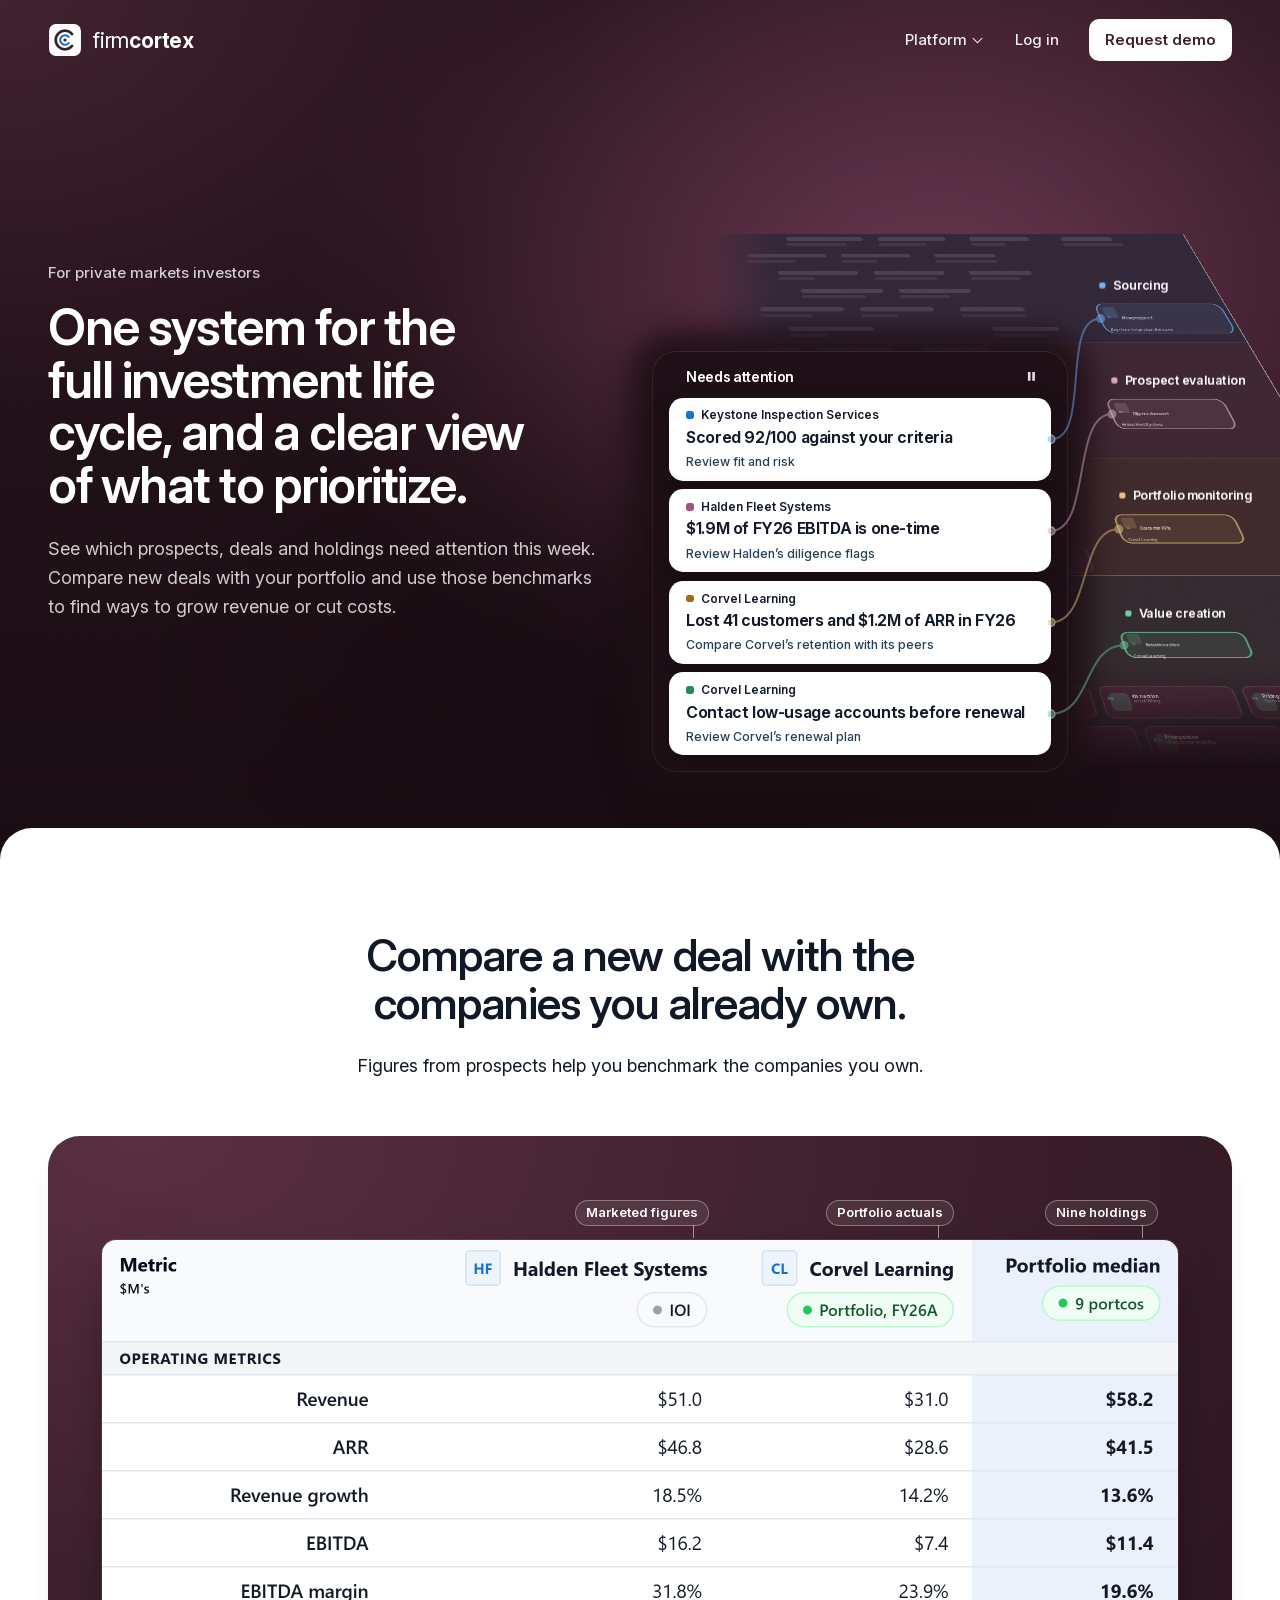
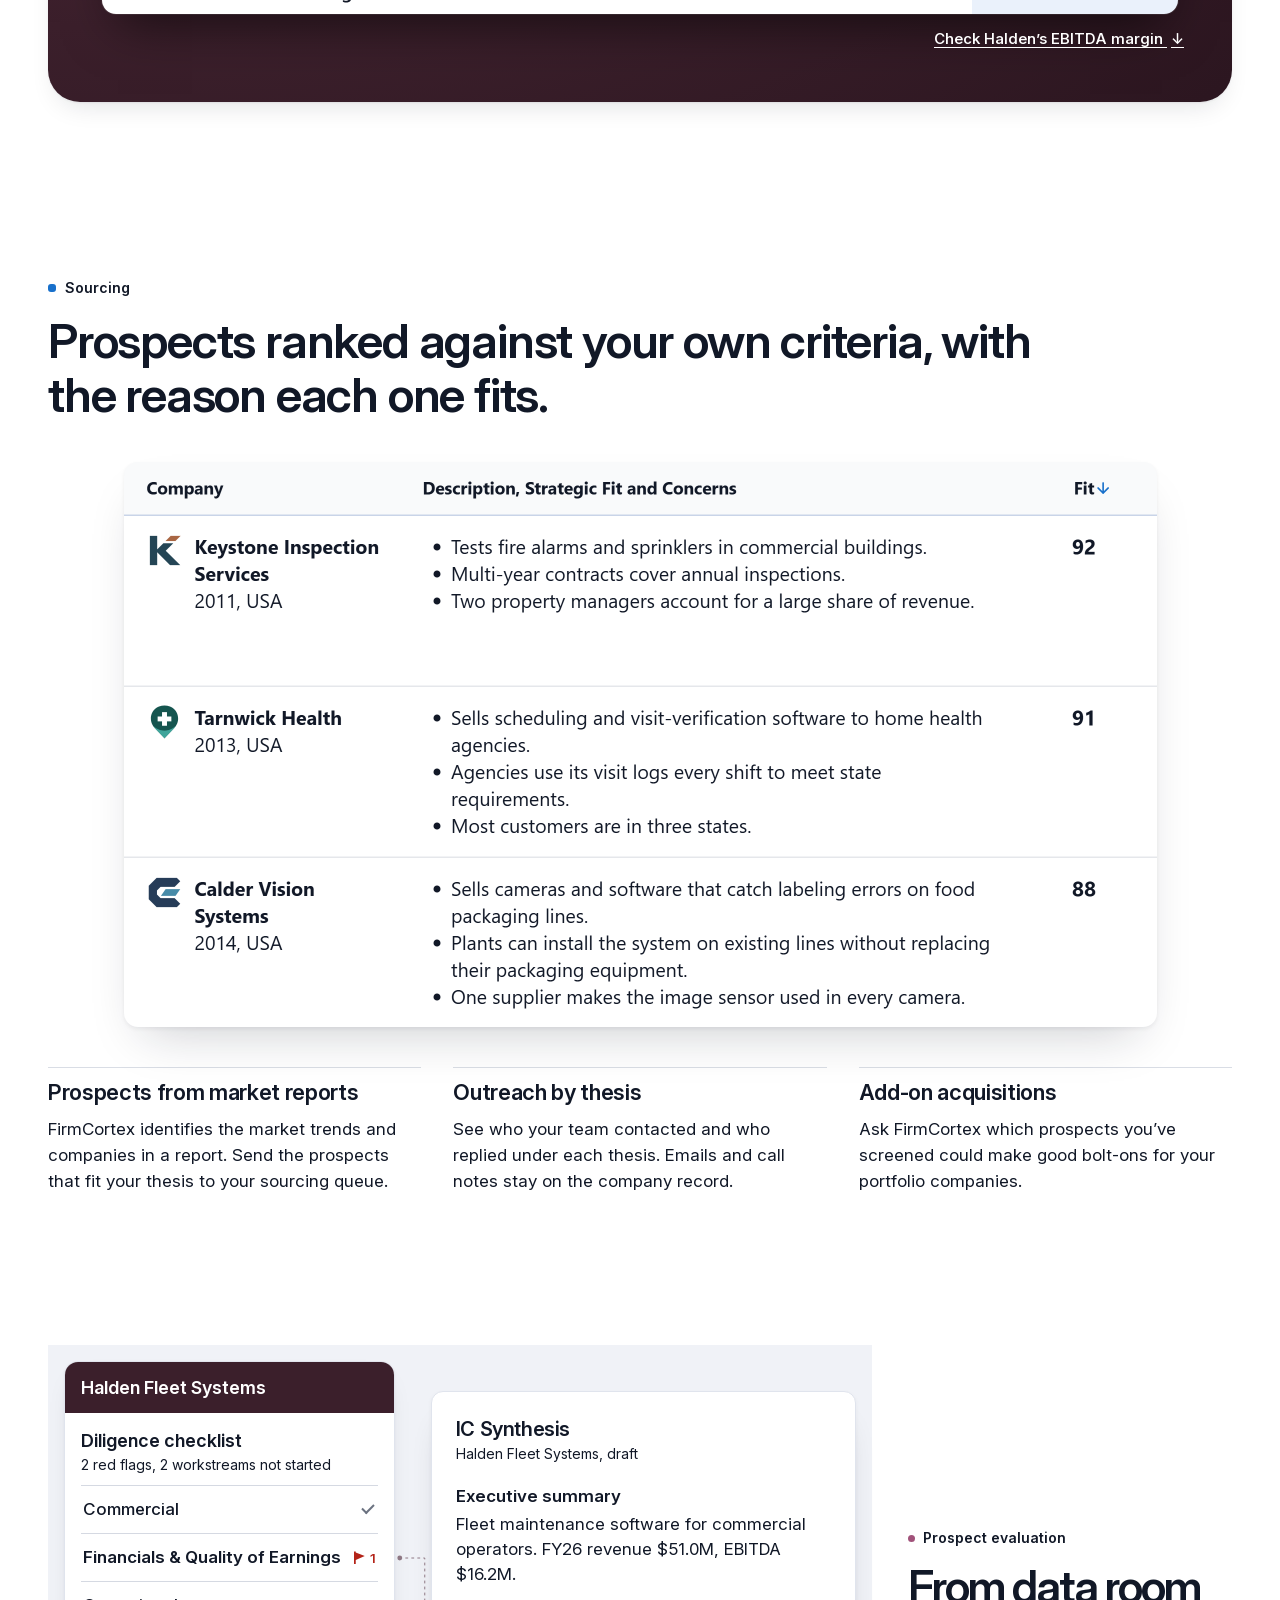
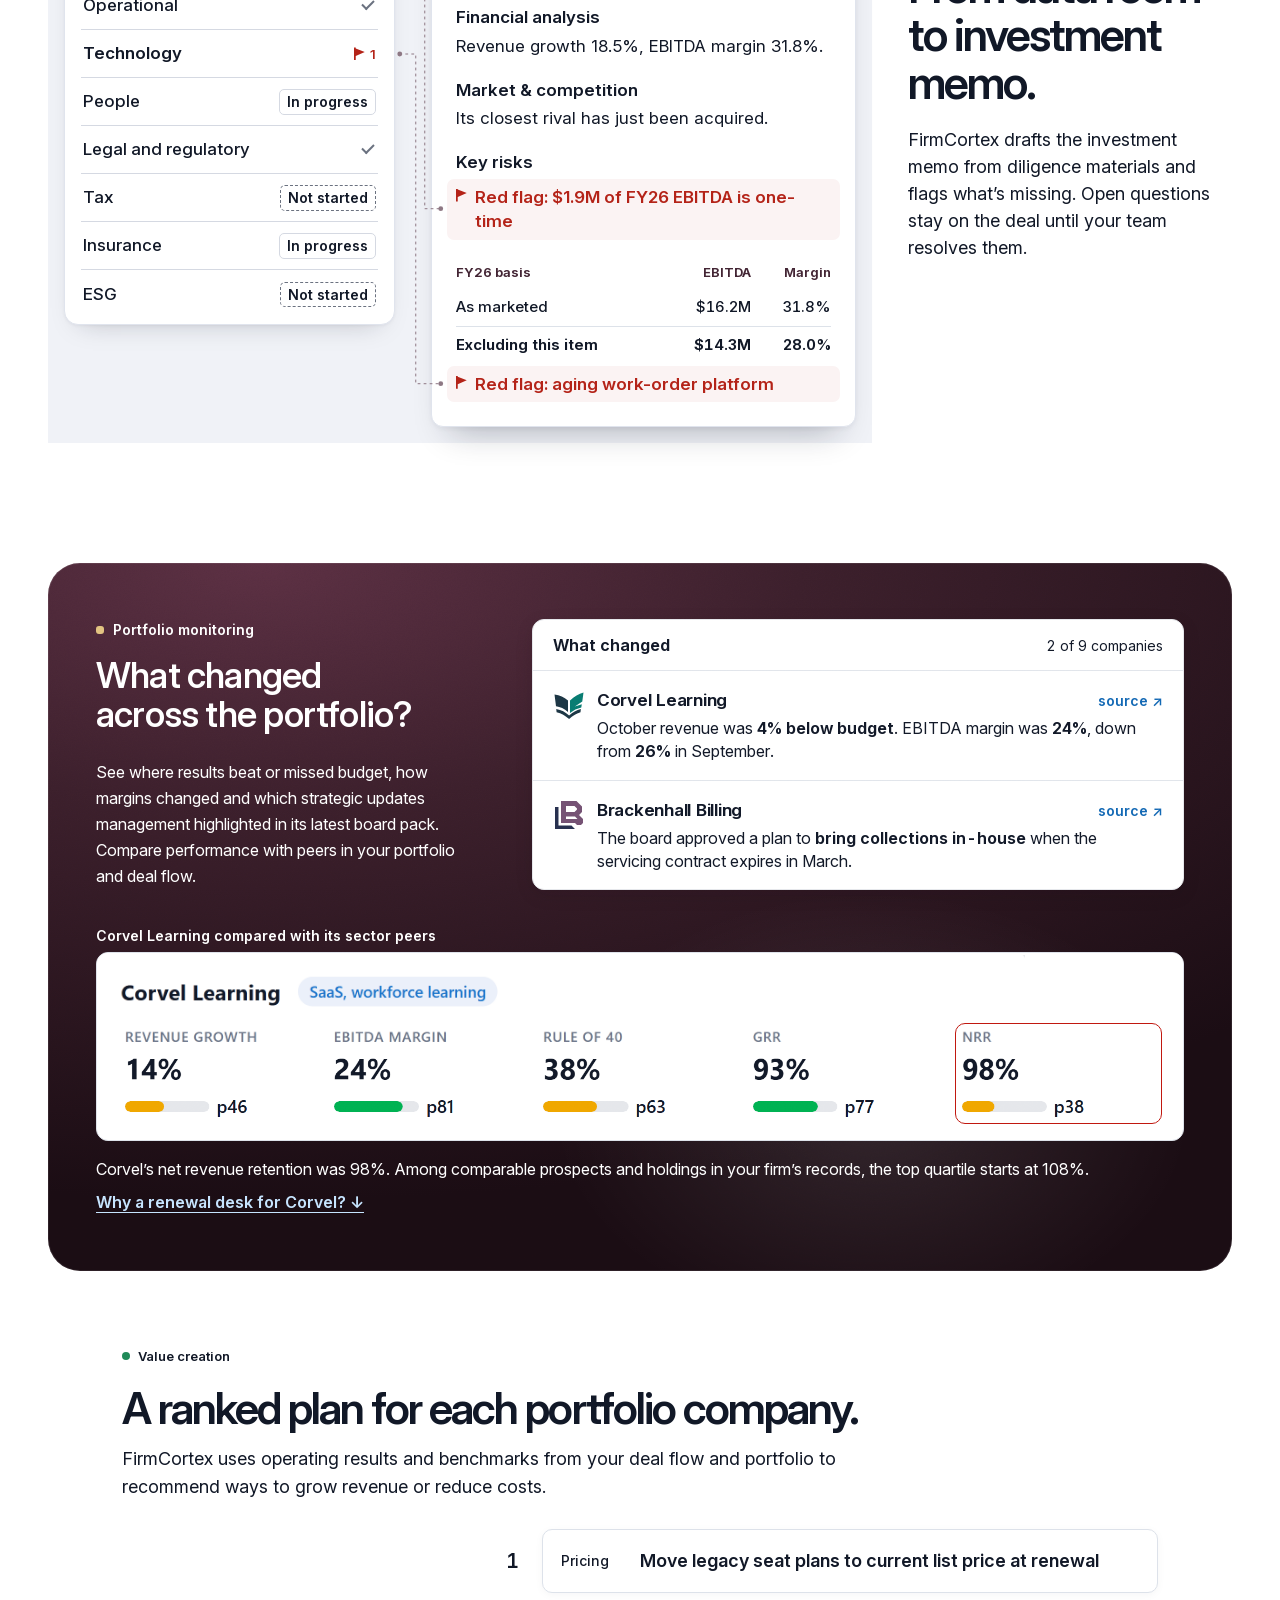
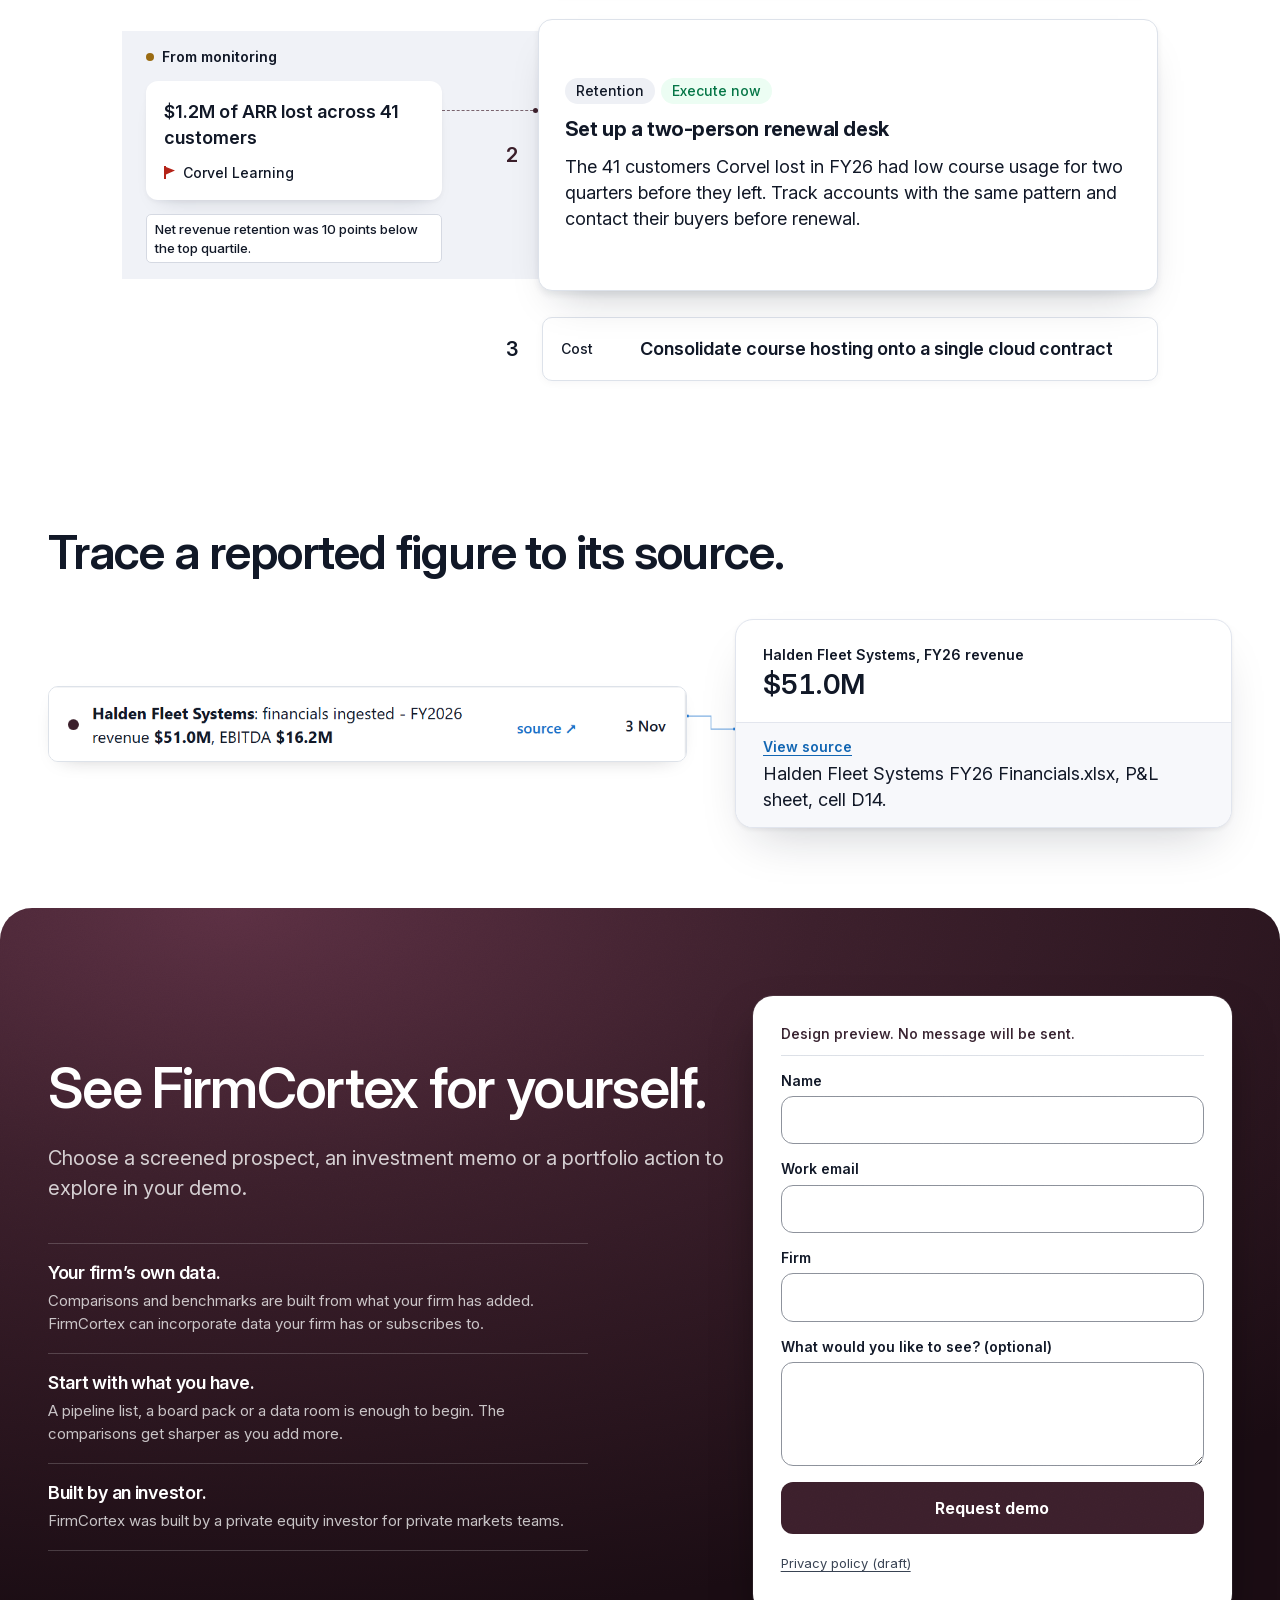
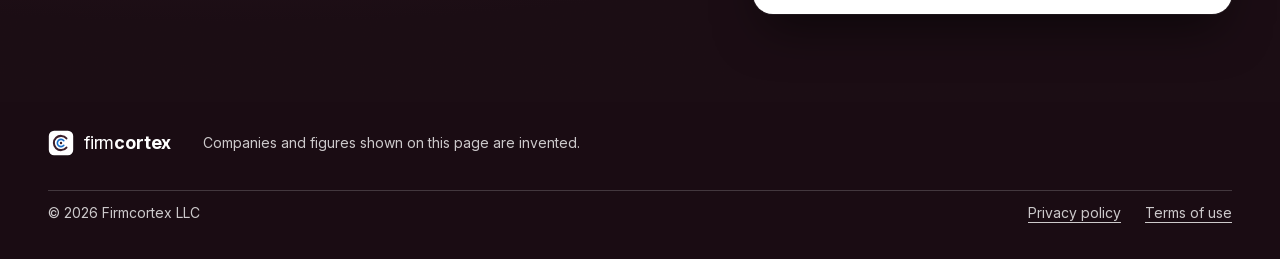
==== commit e6dc2238: "Refine the lettering on the four desktop hero tiles" ====
--- a/index.html
+++ b/index.html
@@ -1442,14 +1442,42 @@
 <g transform="translate(338 1646.0)" opacity="1.00"><rect width="160" height="62" rx="11" fill="#4A2A3A" stroke="#fff" stroke-opacity=".3"/><g transform="scale(1 1.556)"><rect x="9" y="8.5" width="24" height="23" rx="6" fill="var(--hero-value)" fill-opacity=".3"/><text x="21" y="24" text-anchor="middle" font-size="10" font-weight="650" fill="var(--hero-value)">AS</text><text x="41" y="17.5" font-size="11.5" font-weight="650" fill="#fff">Retention action</text><text x="41" y="31" font-size="10.5" fill="#fff" fill-opacity=".74">Aldergate Services</text></g></g>
 <g transform="translate(510 1646.0)" opacity="1.00"><rect width="160" height="62" rx="11" fill="#4A2A3A" stroke="#fff" stroke-opacity=".3"/><g transform="scale(1 1.556)"><rect x="9" y="8.5" width="24" height="23" rx="6" fill="var(--hero-value)" fill-opacity=".3"/><text x="21" y="24" text-anchor="middle" font-size="10" font-weight="650" fill="var(--hero-value)">WA</text><text x="41" y="17.5" font-size="11.5" font-weight="650" fill="#fff">Pricing action</text><text x="41" y="31" font-size="10.5" fill="#fff" fill-opacity=".74">Wexcombe Analytics</text></g></g>
 <g transform="translate(682 1646.0)" opacity="1.00"><rect width="160" height="62" rx="11" fill="#4A2A3A" stroke="#fff" stroke-opacity=".3"/><g transform="scale(1 1.556)"><rect x="9" y="8.5" width="24" height="23" rx="6" fill="var(--hero-value)" fill-opacity=".3"/><text x="21" y="24" text-anchor="middle" font-size="10" font-weight="650" fill="var(--hero-value)">CH</text><text x="41" y="17.5" font-size="11.5" font-weight="650" fill="#fff">Product action</text><text x="41" y="31" font-size="10.5" fill="#fff" fill-opacity=".74">Castlewick Health</text></g></g>
-<g class="lt" data-i="card1"><rect class="halo" x="669.0" y="467.0" width="210.6" height="122.8" rx="16.1" ry="33.1" fill="none" stroke="var(--hero-sourcing)" stroke-opacity=".28" stroke-width="10"/>
-<rect x="672.0" y="470.0" width="204.6" height="116.8" rx="14.1" ry="31.1" fill="var(--hero-sourcing)" fill-opacity=".12" stroke="var(--hero-sourcing)" stroke-width="2.5"/><g transform="translate(672.0 470.0) scale(1.279 2.931)"><rect x="9" y="8.5" width="24" height="23" rx="6" fill="var(--hero-sourcing)" fill-opacity=".3"/><text x="21" y="24" text-anchor="middle" font-size="10" font-weight="650" fill="var(--hero-sourcing)">KI</text><text x="41" y="12" font-size="11.5" font-weight="650" fill="#fff">New prospect</text><text x="41" font-size="10.5" fill="#fff" fill-opacity=".8"><tspan x="41" y="25.5">Keystone Inspection</tspan> <tspan x="41" y="36.5">Services</tspan></text></g></g>
+<g class="lt" data-i="card1"><rect class="halo" x="669.0" y="467.0" width="223.3" height="122.8" rx="16.1" ry="33.1" fill="none" stroke="var(--hero-sourcing)" stroke-opacity=".28" stroke-width="10"/>
+<rect x="672.0" y="470.0" width="217.3" height="116.8" rx="14.1" ry="31.1" fill="var(--hero-sourcing)" fill-opacity=".12" stroke="var(--hero-sourcing)" stroke-width="2.5"/>
+  <g class="source-lettering">
+    <path d="M685.72109 483.41098 L701.72903 483.41098 L703.71268 488.82673 L704.33839 522.39611 L701.37617 525.93028 L684.805 525.93028 L682.74543 520.98047 L681.6399 488.82673 Z" fill="var(--hero-sourcing)" fill-opacity=".27"/>
+    <text class="record-initials" x="0" y="0" transform="matrix(1.51054 0 -0.42507 3.54973 686.18242 516.3718)" font-family="Inter, sans-serif" font-size="6.7" font-weight="620" letter-spacing="-.13" fill="var(--hero-sourcing)">KI</text>
+    <text class="record-kind" x="0" y="0" transform="matrix(1.51024 0 -0.48883 3.54831 709.90692 517.08161)" font-family="Inter, sans-serif" font-size="9.8" font-weight="610" letter-spacing="-.13" fill="#fff">New prospect</text>
+    <text class="company-name" fill-opacity=".88" x="0" y="0" transform="matrix(1.49071 0 -0.51049 3.45715 682.43497 562.96353)" font-family="Inter, sans-serif" font-size="9.5" font-weight="500" letter-spacing="-.13" fill="#fff">Keystone Inspection Services</text>
+  </g>
+</g>
 <g class="lt" data-i="card2"><rect class="halo" x="621.0" y="822.0" width="188.1" height="102.7" rx="14.5" ry="27.7" fill="none" stroke="var(--hero-evaluation)" stroke-opacity=".28" stroke-width="10"/>
-<rect x="624.0" y="825.0" width="182.1" height="96.7" rx="12.5" ry="25.7" fill="var(--hero-evaluation)" fill-opacity=".12" stroke="var(--hero-evaluation)" stroke-width="2.5"/><g transform="translate(624.0 825.0) scale(1.138 2.428)"><rect x="9" y="8.5" width="24" height="23" rx="6" fill="var(--hero-evaluation)" fill-opacity=".3"/><text x="21" y="24" text-anchor="middle" font-size="10" font-weight="650" fill="var(--hero-evaluation)">HF</text><text x="41" y="17.5" font-size="11.5" font-weight="650" fill="#fff">Diligence document</text><text x="41" y="31" font-size="9.2" fill="#fff" fill-opacity=".8">Halden Fleet Systems</text></g></g>
+<rect x="624.0" y="825.0" width="182.1" height="96.7" rx="12.5" ry="25.7" fill="var(--hero-evaluation)" fill-opacity=".12" stroke="var(--hero-evaluation)" stroke-width="2.5"/>
+  <g class="source-lettering">
+    <path d="M636.36771 836.75293 L650.79671 836.75293 L652.65438 841.15366 L653.13677 868.46079 L650.50969 871.33861 L635.55551 871.33861 L633.63502 867.30821 L632.75578 841.15366 Z" fill="var(--hero-evaluation)" fill-opacity=".27"/>
+    <text class="record-initials" x="0" y="0" transform="matrix(1.36278 0 -0.33847 2.88926 636.78649 863.55657)" font-family="Inter, sans-serif" font-size="6.7" font-weight="620" letter-spacing="-.13" fill="var(--hero-evaluation)">HF</text>
+    <text class="record-kind" x="0" y="0" transform="matrix(1.36254 0 -0.40881 2.88821 658.19968 864.13432)" font-family="Inter, sans-serif" font-size="9.8" font-weight="610" letter-spacing="-.13" fill="#fff">Diligence document</text>
+    <text class="company-name" fill-opacity=".88" x="0" y="0" transform="matrix(1.34662 0 -0.3867 2.82114 633.42636 901.52801)" font-family="Inter, sans-serif" font-size="9.7" font-weight="500" letter-spacing="-.13" fill="#fff">Halden Fleet Systems</text>
+  </g>
+</g>
 <g class="lt" data-i="card0"><rect class="halo" x="565.0" y="1169.0" width="172.3" height="79.5" rx="13.4" ry="21.6" fill="none" stroke="var(--hero-monitoring)" stroke-opacity=".28" stroke-width="10"/>
-<rect x="568.0" y="1172.0" width="166.3" height="73.5" rx="11.4" ry="19.6" fill="var(--hero-monitoring)" fill-opacity=".12" stroke="var(--hero-monitoring)" stroke-width="2.5"/><g transform="translate(568.0 1172.0) scale(1.039 1.845)"><rect x="9" y="8.5" width="24" height="23" rx="6" fill="var(--hero-monitoring)" fill-opacity=".3"/><text x="21" y="24" text-anchor="middle" font-size="10" font-weight="650" fill="var(--hero-monitoring)">CL</text><text x="41" y="17.5" font-size="11.5" font-weight="650" fill="#fff">Customer KPIs</text><text x="41" y="31" font-size="10.5" fill="#fff" fill-opacity=".8">Corvel Learning</text></g></g>
+<rect x="568.0" y="1172.0" width="166.3" height="73.5" rx="11.4" ry="19.6" fill="var(--hero-monitoring)" fill-opacity=".12" stroke="var(--hero-monitoring)" stroke-width="2.5"/>
+  <g class="source-lettering">
+    <path d="M579.05501 1179.47419 L591.95253 1179.47419 L593.68497 1182.99083 L594.02625 1204.8348 L591.72294 1207.13916 L578.34077 1207.13916 L576.55781 1203.91201 L575.89581 1182.99083 Z" fill="var(--hero-monitoring)" fill-opacity=".27"/>
+    <text class="record-initials" x="0" y="0" transform="matrix(1.21921 0 -0.25611 2.31255 579.43038 1200.90885)" font-family="Inter, sans-serif" font-size="6.7" font-weight="620" letter-spacing="-.13" fill="var(--hero-monitoring)">CL</text>
+    <text class="record-kind" x="0" y="0" transform="matrix(1.21902 0 -0.30014 2.3118 598.5973 1201.37128)" font-family="Inter, sans-serif" font-size="9.8" font-weight="610" letter-spacing="-.13" fill="#fff">Customer KPIs</text>
+    <text class="company-name" fill-opacity=".88" x="0" y="0" transform="matrix(1.20626 0 -0.28416 2.26368 576.44383 1231.33908)" font-family="Inter, sans-serif" font-size="9.9" font-weight="500" letter-spacing="-.13" fill="#fff">Corvel Learning</text>
+  </g>
+</g>
 <g class="lt" data-i="card3"><rect class="halo" x="517.0" y="1453.0" width="161.3" height="59.3" rx="12.7" ry="16.2" fill="none" stroke="var(--hero-value)" stroke-opacity=".28" stroke-width="10"/>
-<rect x="520.0" y="1456.0" width="155.3" height="53.3" rx="10.7" ry="14.2" fill="var(--hero-value)" fill-opacity=".12" stroke="var(--hero-value)" stroke-width="2.5"/><g transform="translate(520.0 1456.0) scale(0.970 1.339)"><rect x="9" y="8.5" width="24" height="23" rx="6" fill="var(--hero-value)" fill-opacity=".3"/><text x="21" y="24" text-anchor="middle" font-size="10" font-weight="650" fill="var(--hero-value)">CL</text><text x="41" y="17.5" font-size="11.5" font-weight="650" fill="#fff">Retention action</text><text x="41" y="31" font-size="10.5" fill="#fff" fill-opacity=".8">Corvel Learning</text></g></g>
+<rect x="520.0" y="1456.0" width="155.3" height="53.3" rx="10.7" ry="14.2" fill="var(--hero-value)" fill-opacity=".12" stroke="var(--hero-value)" stroke-width="2.5"/>
+  <g class="source-lettering">
+    <path d="M529.98536 1458.74196 L541.63494 1458.74196 L543.25531 1461.61134 L543.49304 1479.44993 L541.44746 1481.33329 L529.34889 1481.33329 L527.68712 1478.69583 L527.1855 1461.61134 Z" fill="var(--hero-value)" fill-opacity=".27"/>
+    <text class="record-initials" x="0" y="0" transform="matrix(1.10204 0 -0.19538 1.8894 530.32482 1476.24193)" font-family="Inter, sans-serif" font-size="6.7" font-weight="620" letter-spacing="-.13" fill="var(--hero-value)">CL</text>
+    <text class="record-kind" x="0" y="0" transform="matrix(1.10188 0 -0.23739 1.88885 547.65708 1476.61976)" font-family="Inter, sans-serif" font-size="9.8" font-weight="610" letter-spacing="-.13" fill="#fff">Retention action</text>
+    <text class="company-name" fill-opacity=".88" x="0" y="0" transform="matrix(1.09144 0 -0.21901 1.85326 527.64011 1501.12946)" font-family="Inter, sans-serif" font-size="10" font-weight="500" letter-spacing="-.13" fill="#fff">Corvel Learning</text>
+  </g>
+</g>
 <rect x="1" y="1" width="898" height="1714" fill="none" stroke="#fff" stroke-opacity=".4" stroke-width="2"/>
 </g></svg><i class="mk" data-card="card1" data-col="var(--hero-sourcing)" style="left:672.0px;top:528.4px"></i><i class="mk" data-label="bl-s" style="left:687.4px;top:387.7px"></i><i class="mk" data-card="card2" data-col="var(--hero-evaluation)" style="left:624.0px;top:873.4px"></i><i class="mk" data-label="bl-e" style="left:636.9px;top:758.0px"></i><i class="mk" data-card="card0" data-col="var(--hero-monitoring)" style="left:568.0px;top:1208.7px"></i><i class="mk" data-label="bl-m" style="left:578.5px;top:1118.5px"></i><i class="mk" data-card="card3" data-col="var(--hero-value)" style="left:520.0px;top:1482.7px"></i><i class="mk" data-label="bl-v" style="left:528.7px;top:1412.4px"></i></div><span class="bl2" id="bl-s" data-i="card1" style="--c:var(--hero-sourcing)"><i></i>Sourcing</span><span class="bl2" id="bl-e" data-i="card2" style="--c:var(--hero-evaluation)"><i></i>Prospect evaluation</span><span class="bl2" id="bl-m" data-i="card0" style="--c:var(--hero-monitoring)"><i></i>Portfolio monitoring</span><span class="bl2" id="bl-v" data-i="card3" style="--c:var(--hero-value)"><i></i>Value creation</span></div>
     <div class="few" id="few">
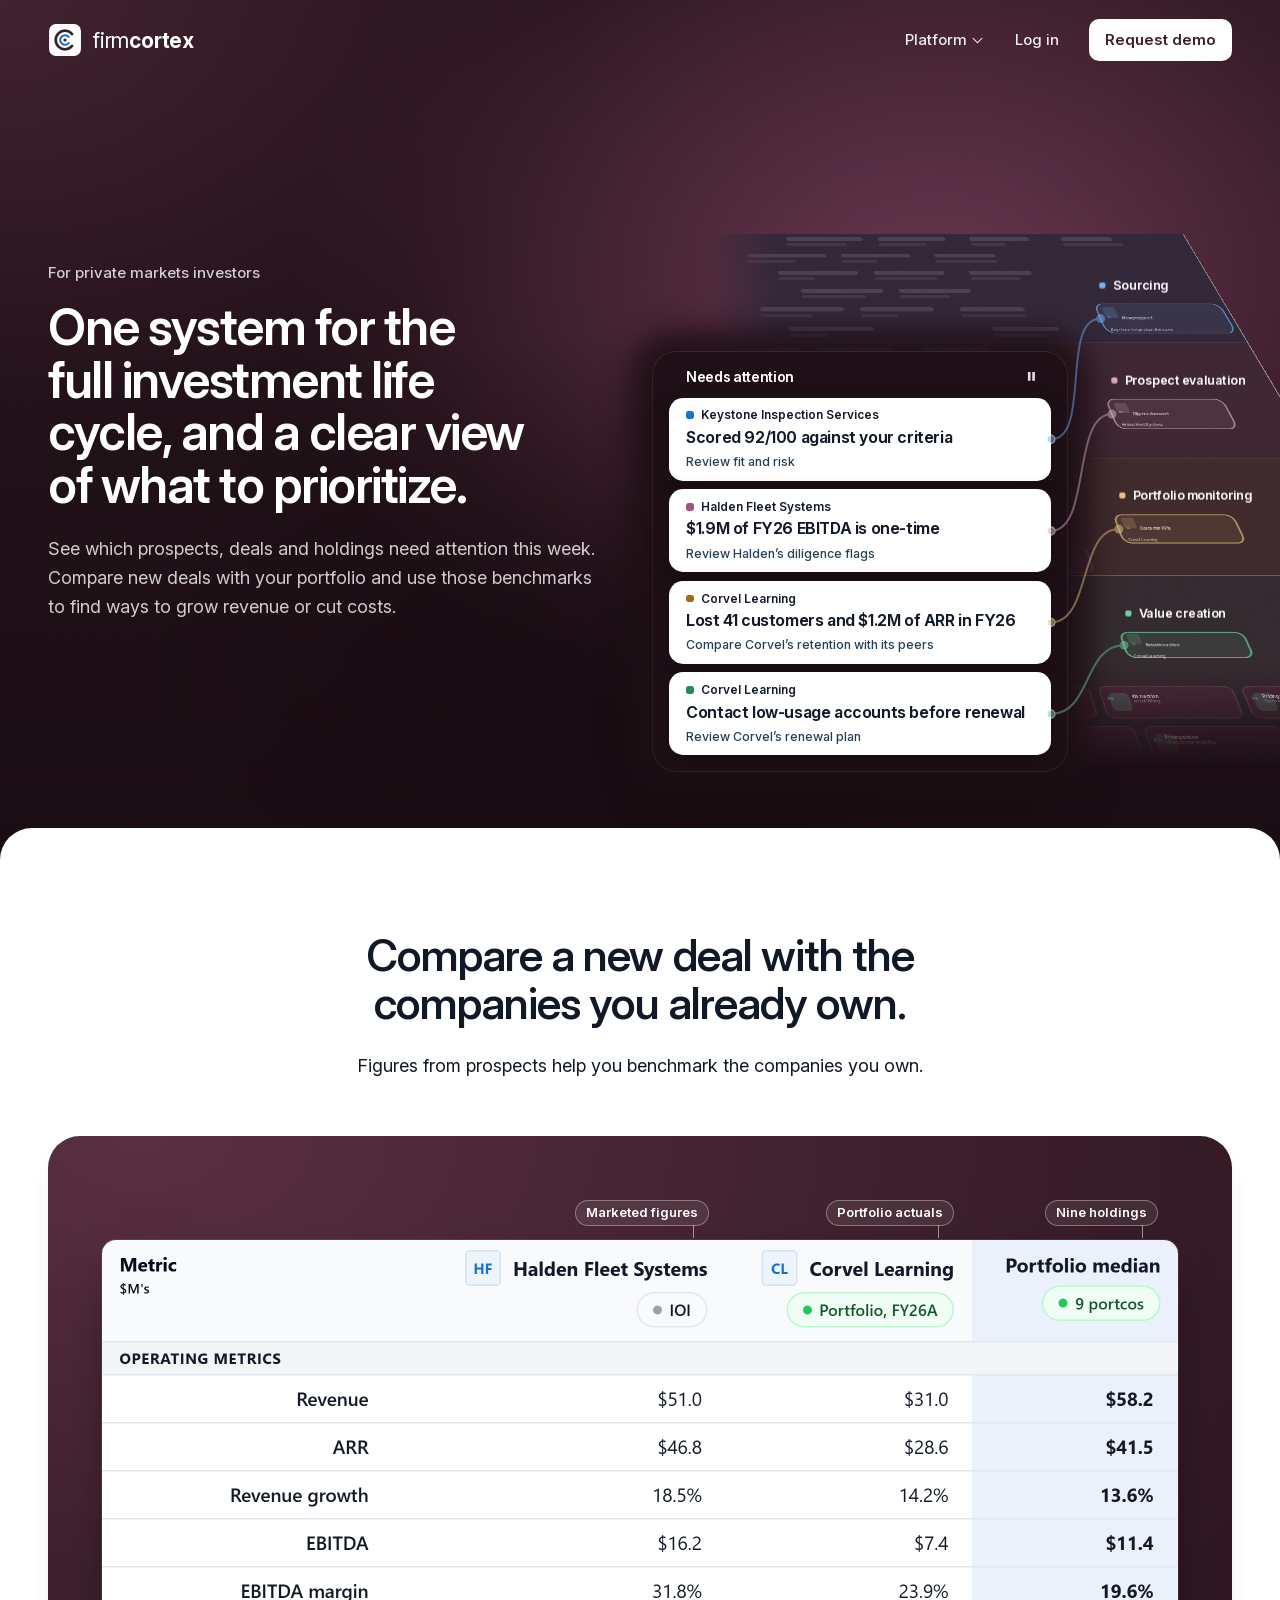
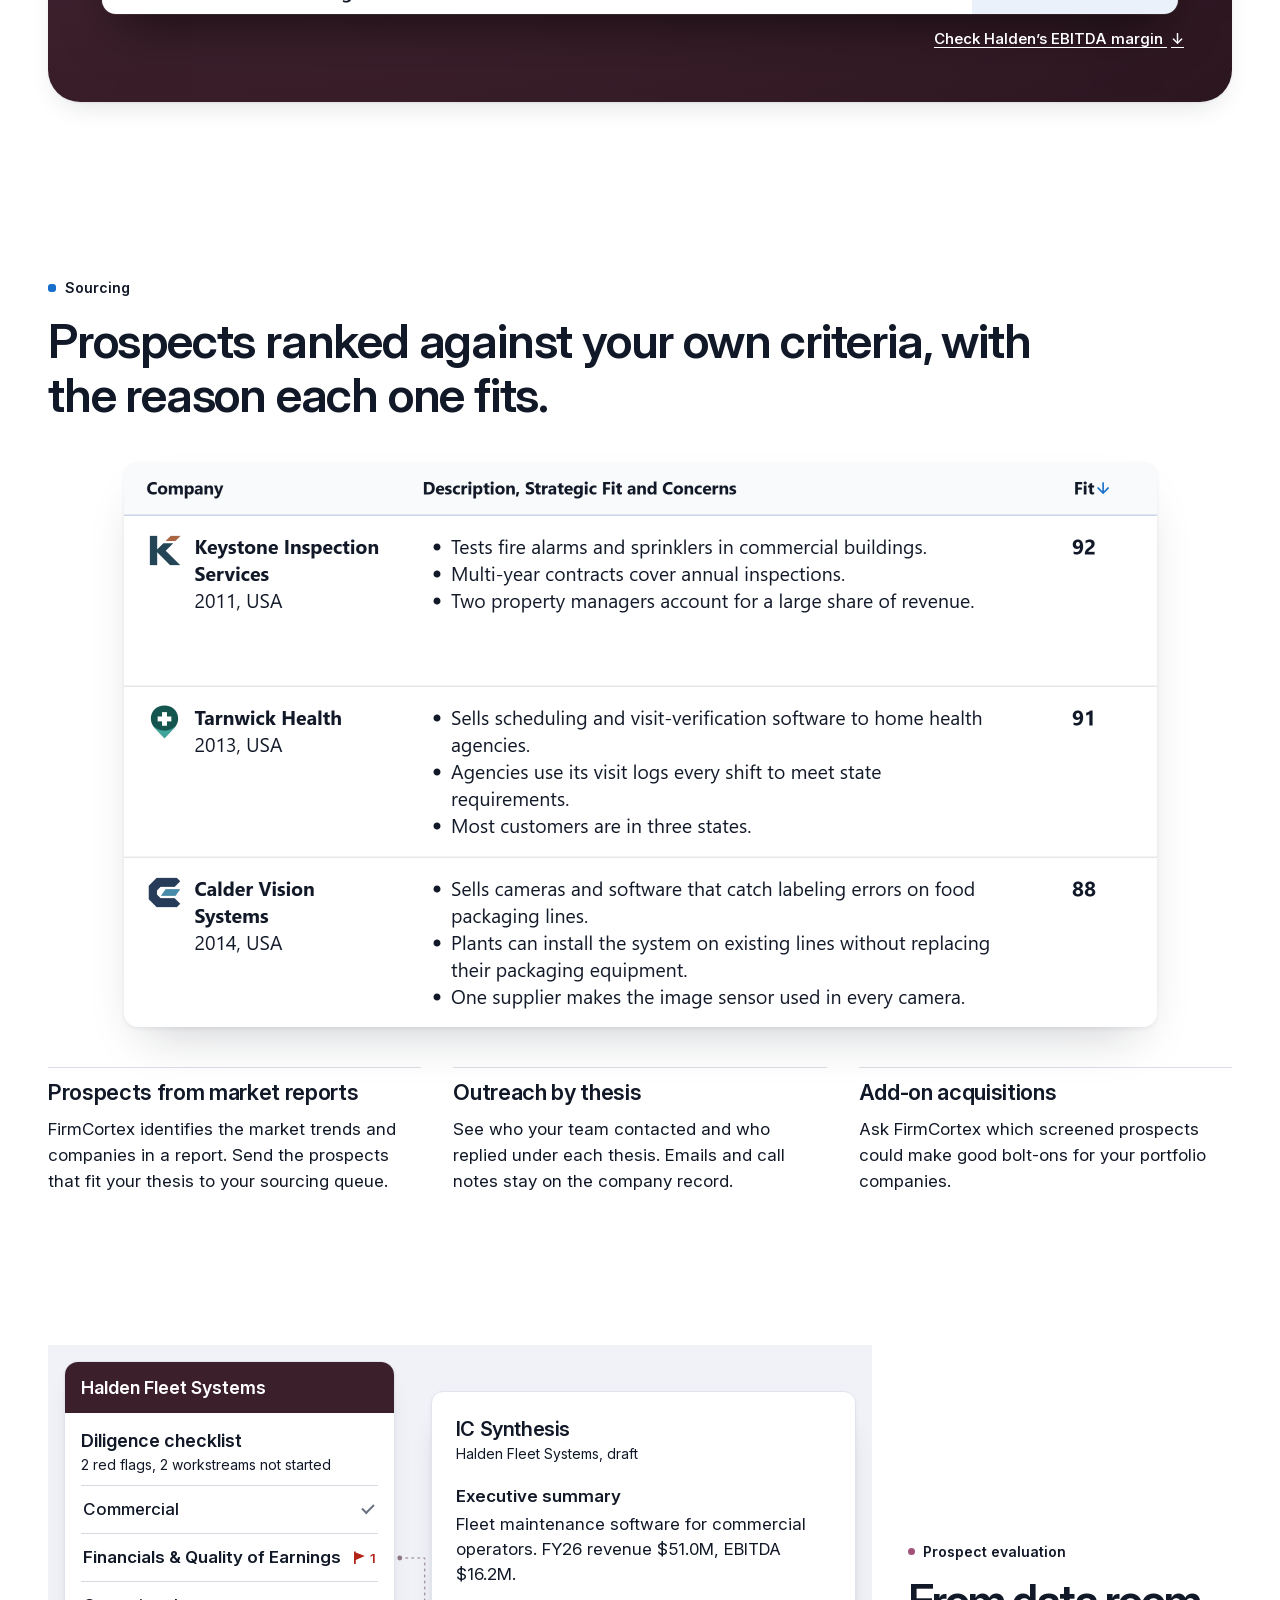
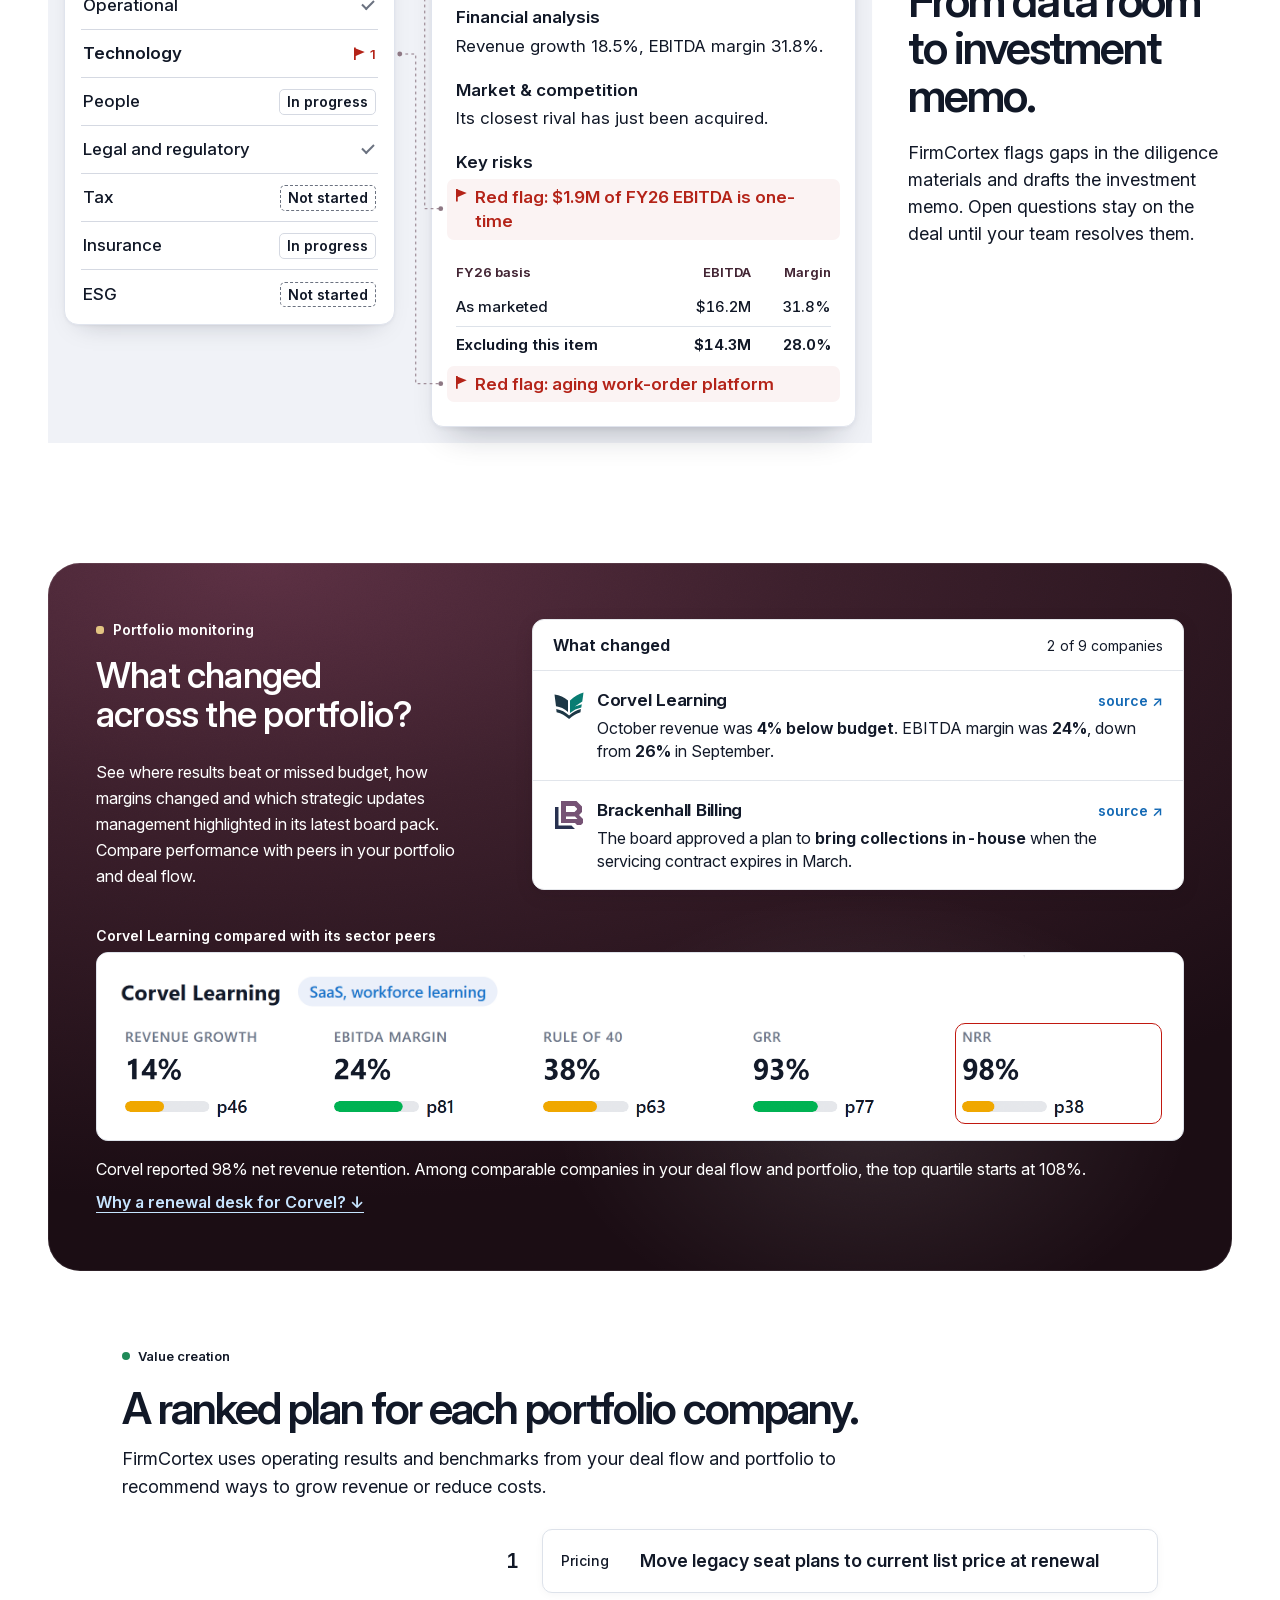
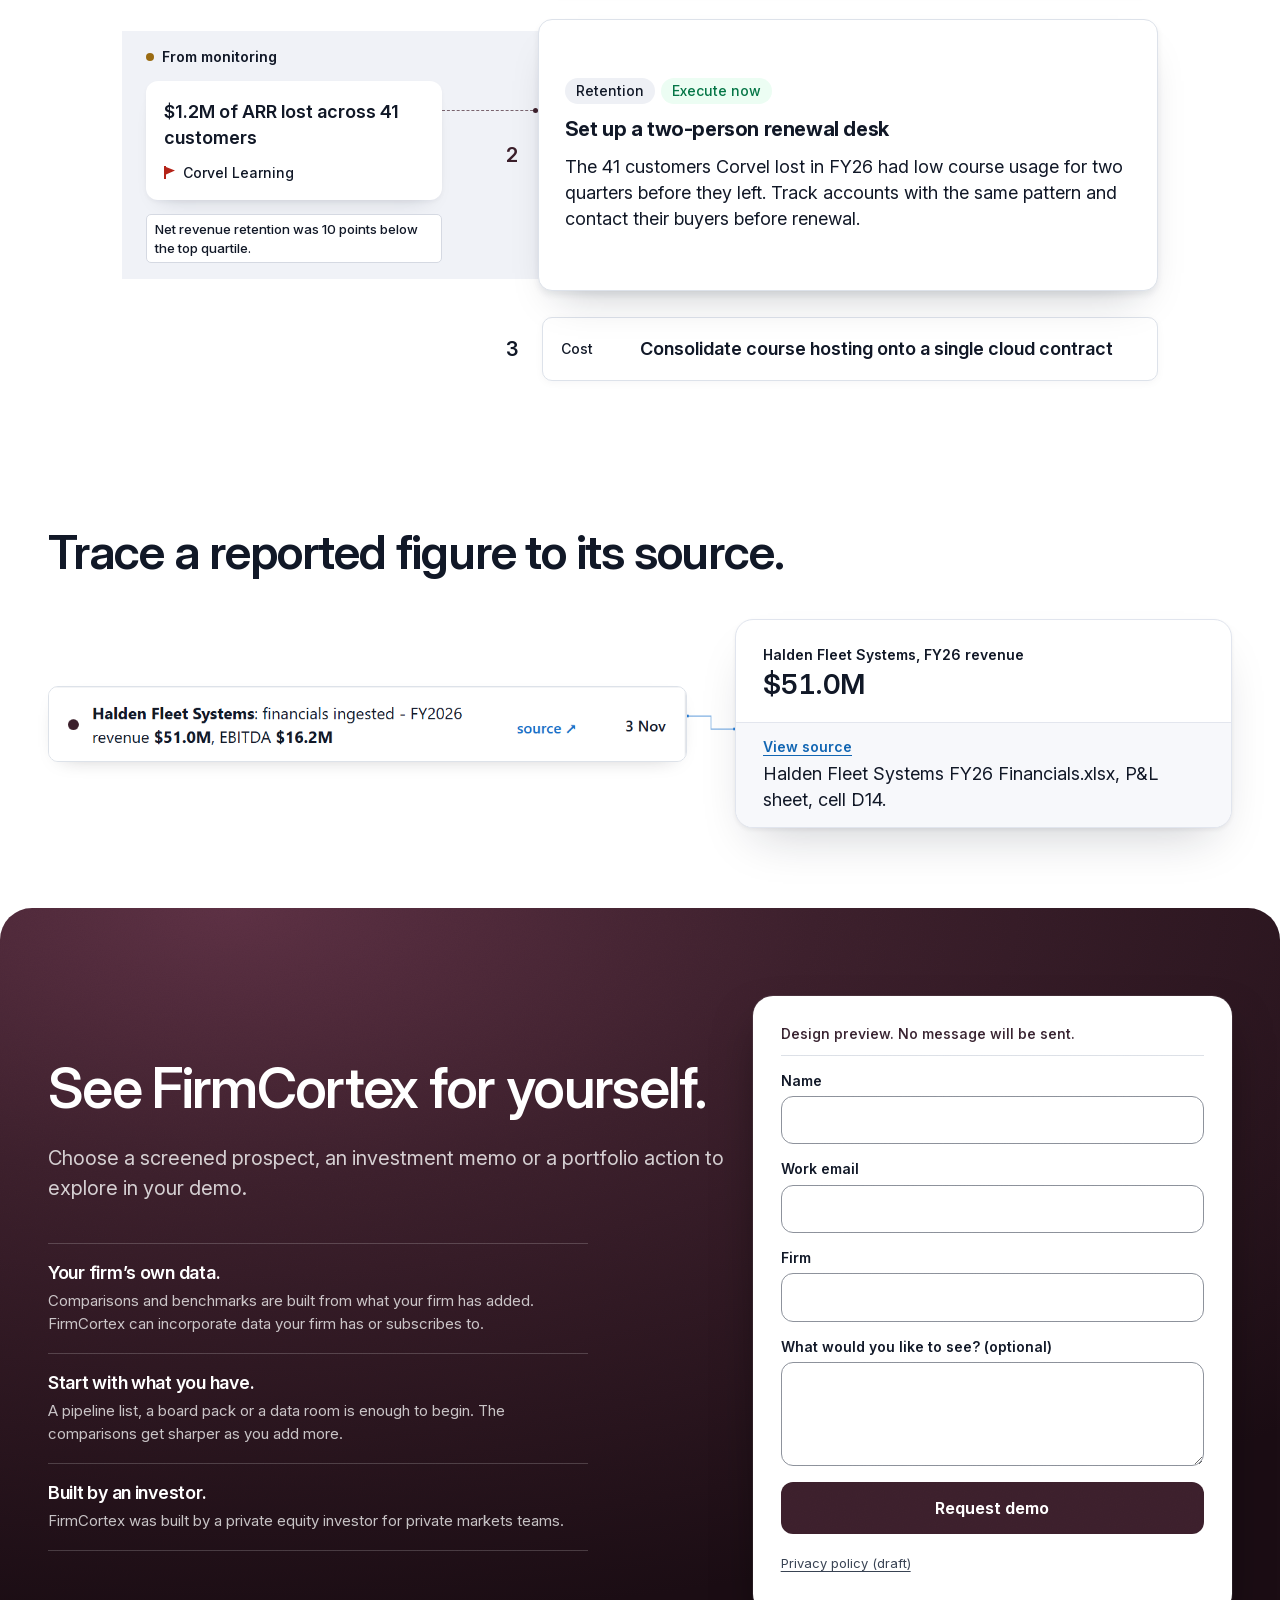
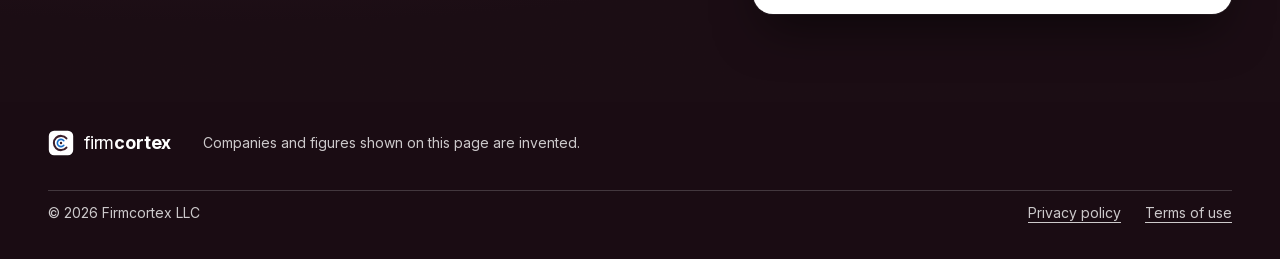
==== commit 8e8d5ea6: "Clarify sourcing, diligence and retention copy" ====
--- a/index.html
+++ b/index.html
@@ -1532,7 +1532,7 @@
         <div class="walk-label">
           <span class="walk-marker" aria-hidden="true">02</span>
           <h2 id="walk-evaluation" class="walk-title" tabindex="-1">Prospect evaluation</h2>
-          <p class="walk-deck">FirmCortex drafts the investment memo from diligence materials and flags what’s missing.</p>
+          <p class="walk-deck">FirmCortex flags gaps in the diligence materials and drafts the investment memo.</p>
         </div>
         <div class="walk-scene" id="walk-record-evaluation" role="region" aria-labelledby="walk-evaluation">
   <div class="walk-record">
@@ -1696,7 +1696,7 @@
       <ul class="tiles cells">
       <li class="tile"><h3>Prospects from market reports</h3><p>FirmCortex identifies the market trends and companies in a report. Send the prospects that fit your thesis to your sourcing queue.</p></li>
       <li class="tile"><h3>Outreach by thesis</h3><p>See who your team contacted and who replied under each thesis. Emails and call notes stay on the company record.</p></li>
-      <li class="tile"><h3>Add-on acquisitions</h3><p>Ask FirmCortex which prospects you’ve screened could make good bolt-ons for your portfolio companies.</p></li>
+      <li class="tile"><h3>Add-on acquisitions</h3><p>Ask FirmCortex which screened prospects could make good bolt-ons for your portfolio companies.</p></li>
       </ul>
   </div>
 </section>
@@ -1706,7 +1706,7 @@
     <header class="evaluation-intro">
       <p class="evaluation-label">Prospect evaluation</p>
       <h2 id="h5">From data room to investment memo.</h2>
-      <p class="evaluation-deck">FirmCortex drafts the investment memo from diligence materials and flags what’s missing. Open questions stay on the deal until your team resolves them.</p>
+      <p class="evaluation-deck">FirmCortex flags gaps in the diligence materials and drafts the investment memo. Open questions stay on the deal until your team resolves them.</p>
     </header>
     <div class="evaluation-exhibits">
       <figure class="evaluation-file" aria-label="Halden’s diligence checklist and draft investment committee memo">
@@ -1819,7 +1819,7 @@
           </div>
         </div>
         <figcaption class="m6n">
-          <span>Corvel’s net revenue retention was 98%. Among comparable prospects and holdings in your firm’s records, the top quartile starts at 108%.</span>
+          <span>Corvel reported 98% net revenue retention. Among comparable companies in your deal flow and portfolio, the top quartile starts at 108%.</span>
           <a class="plan-link" href="#corvel-renewal">Why a renewal desk for Corvel?<span aria-hidden="true"> ↓</span></a>
         </figcaption>
       </figure>
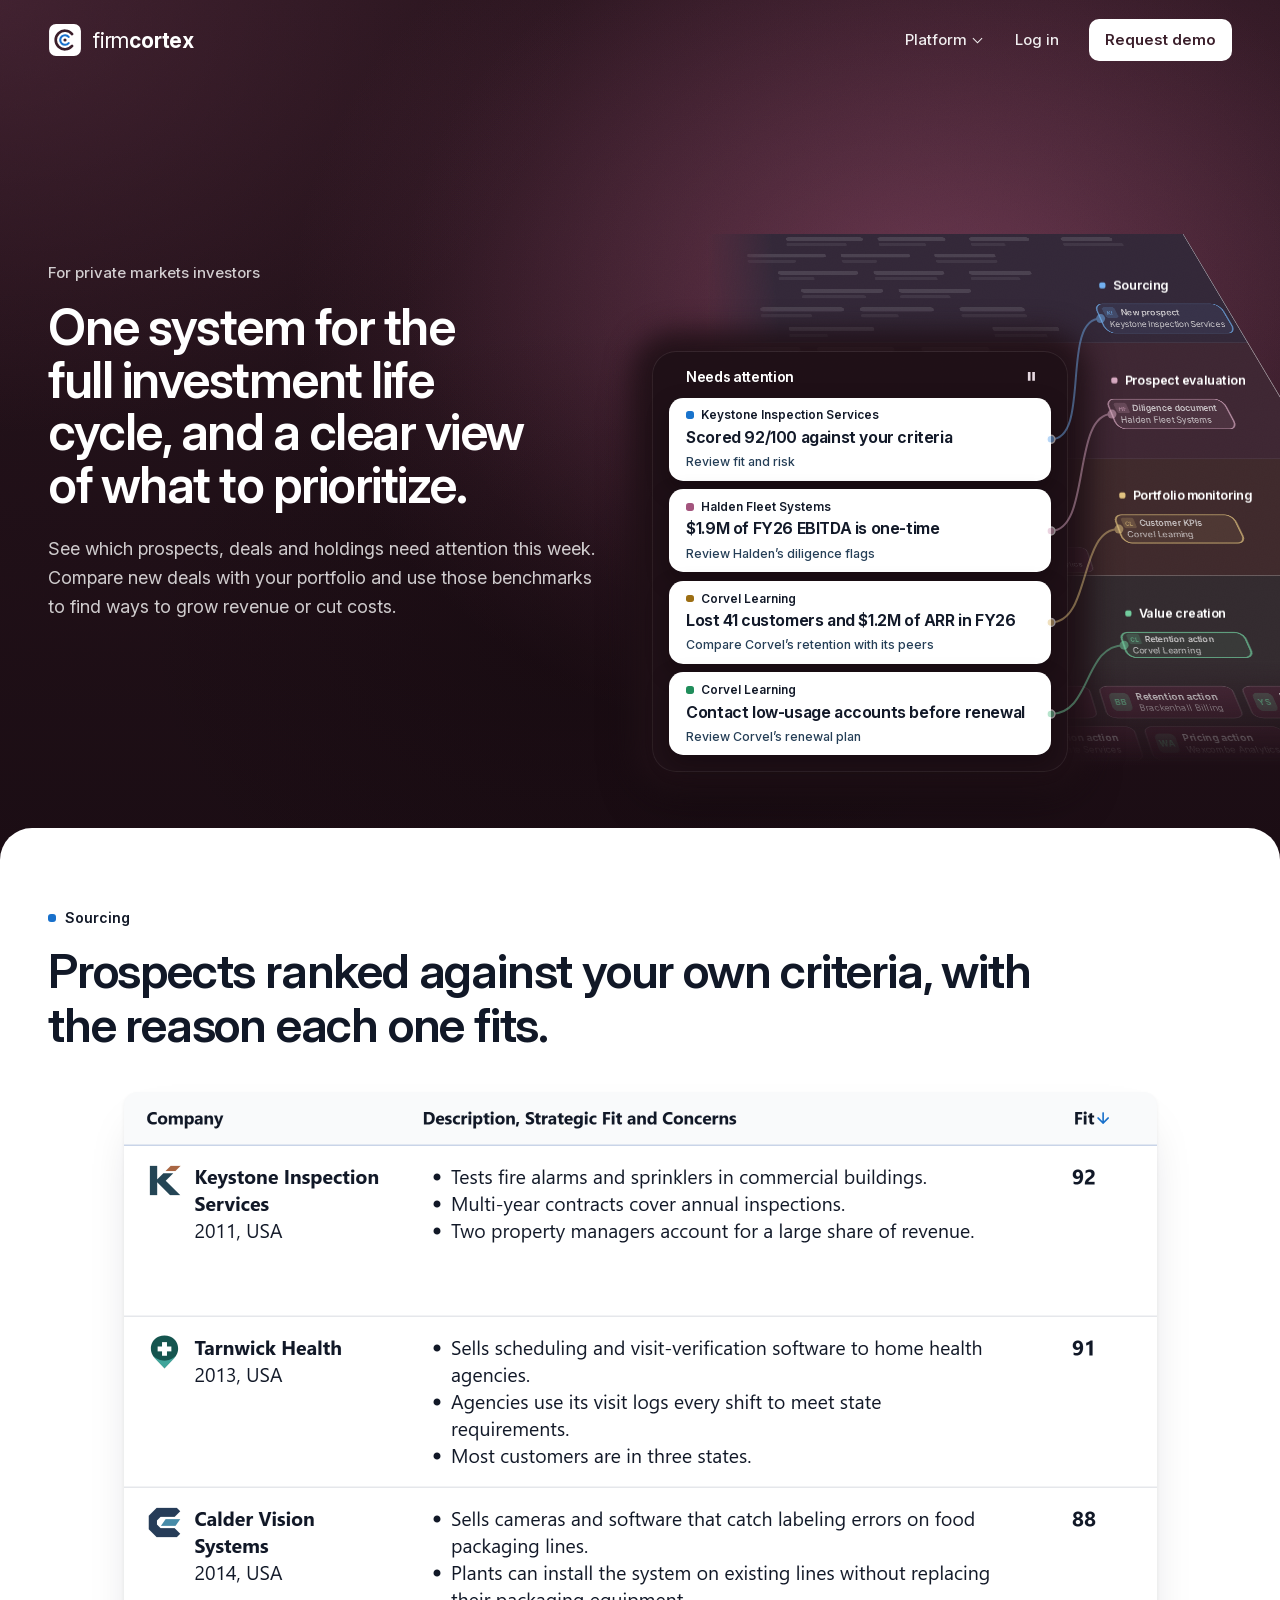
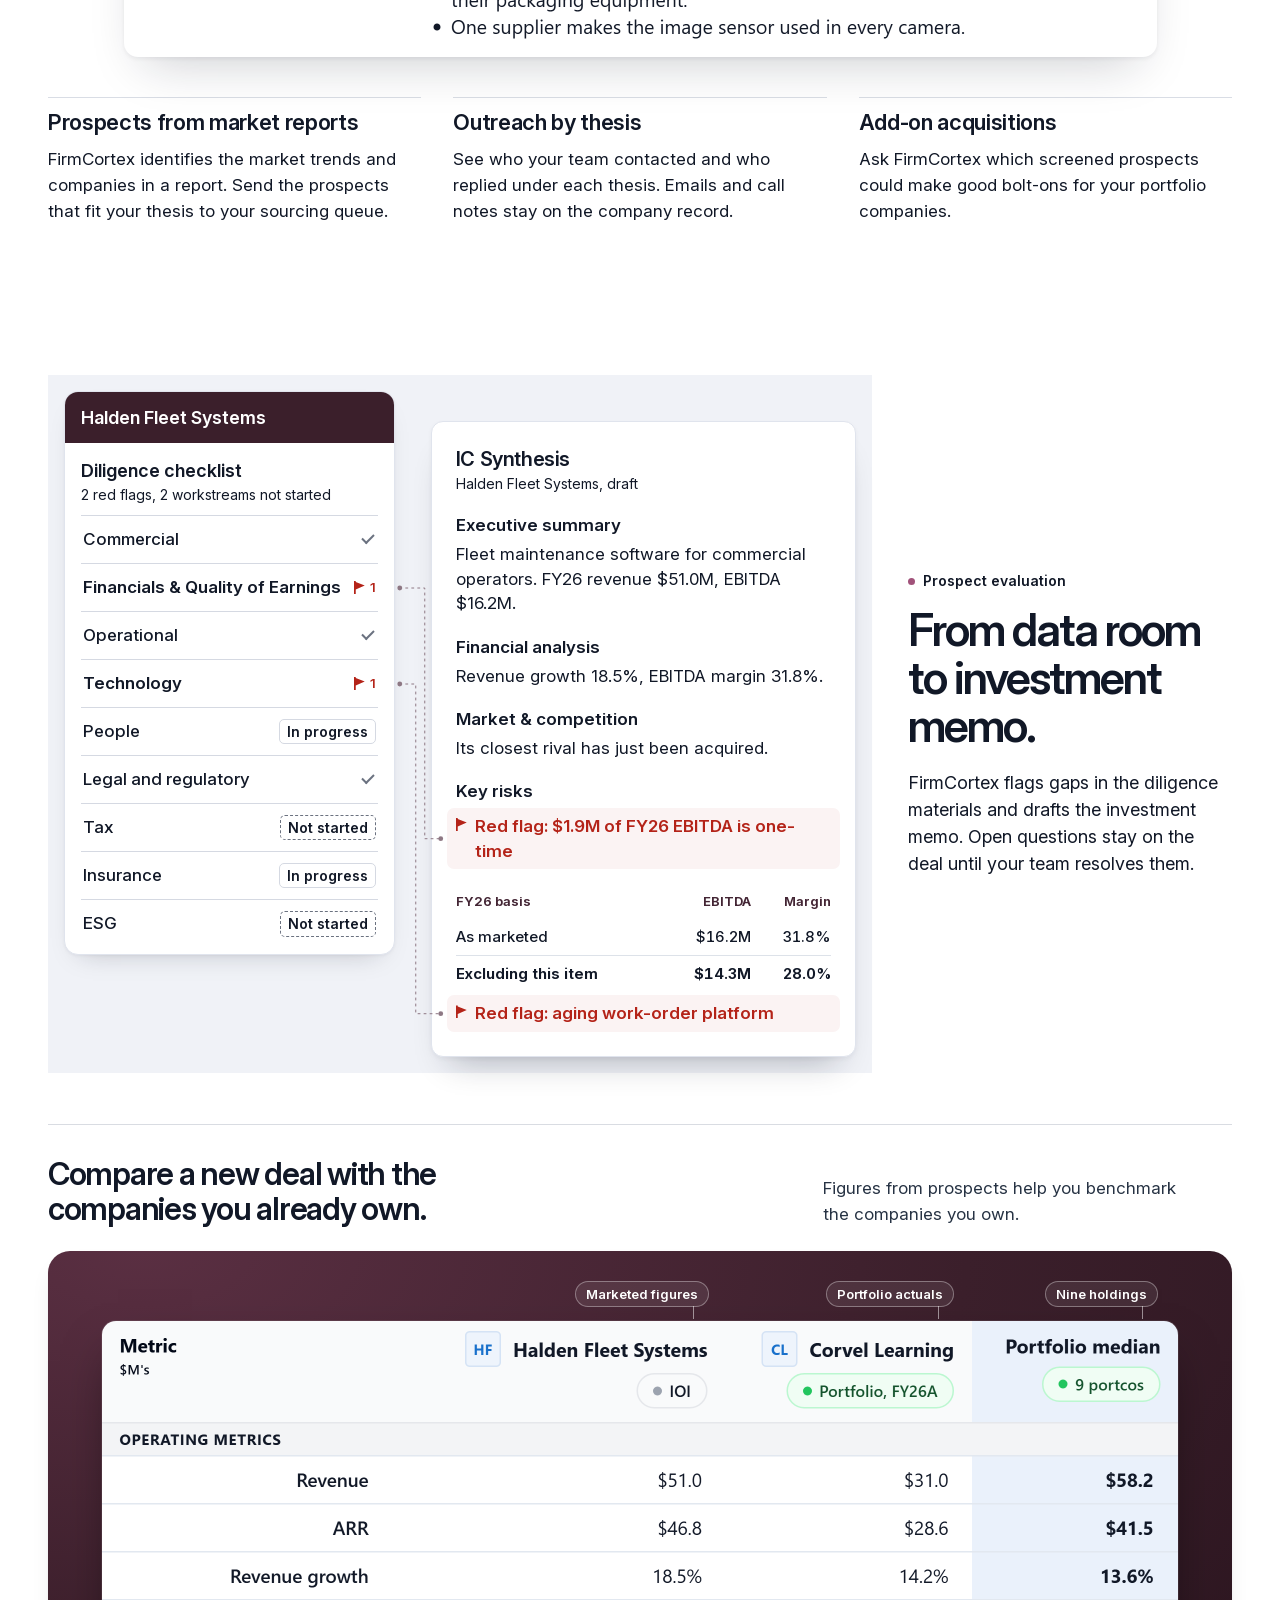
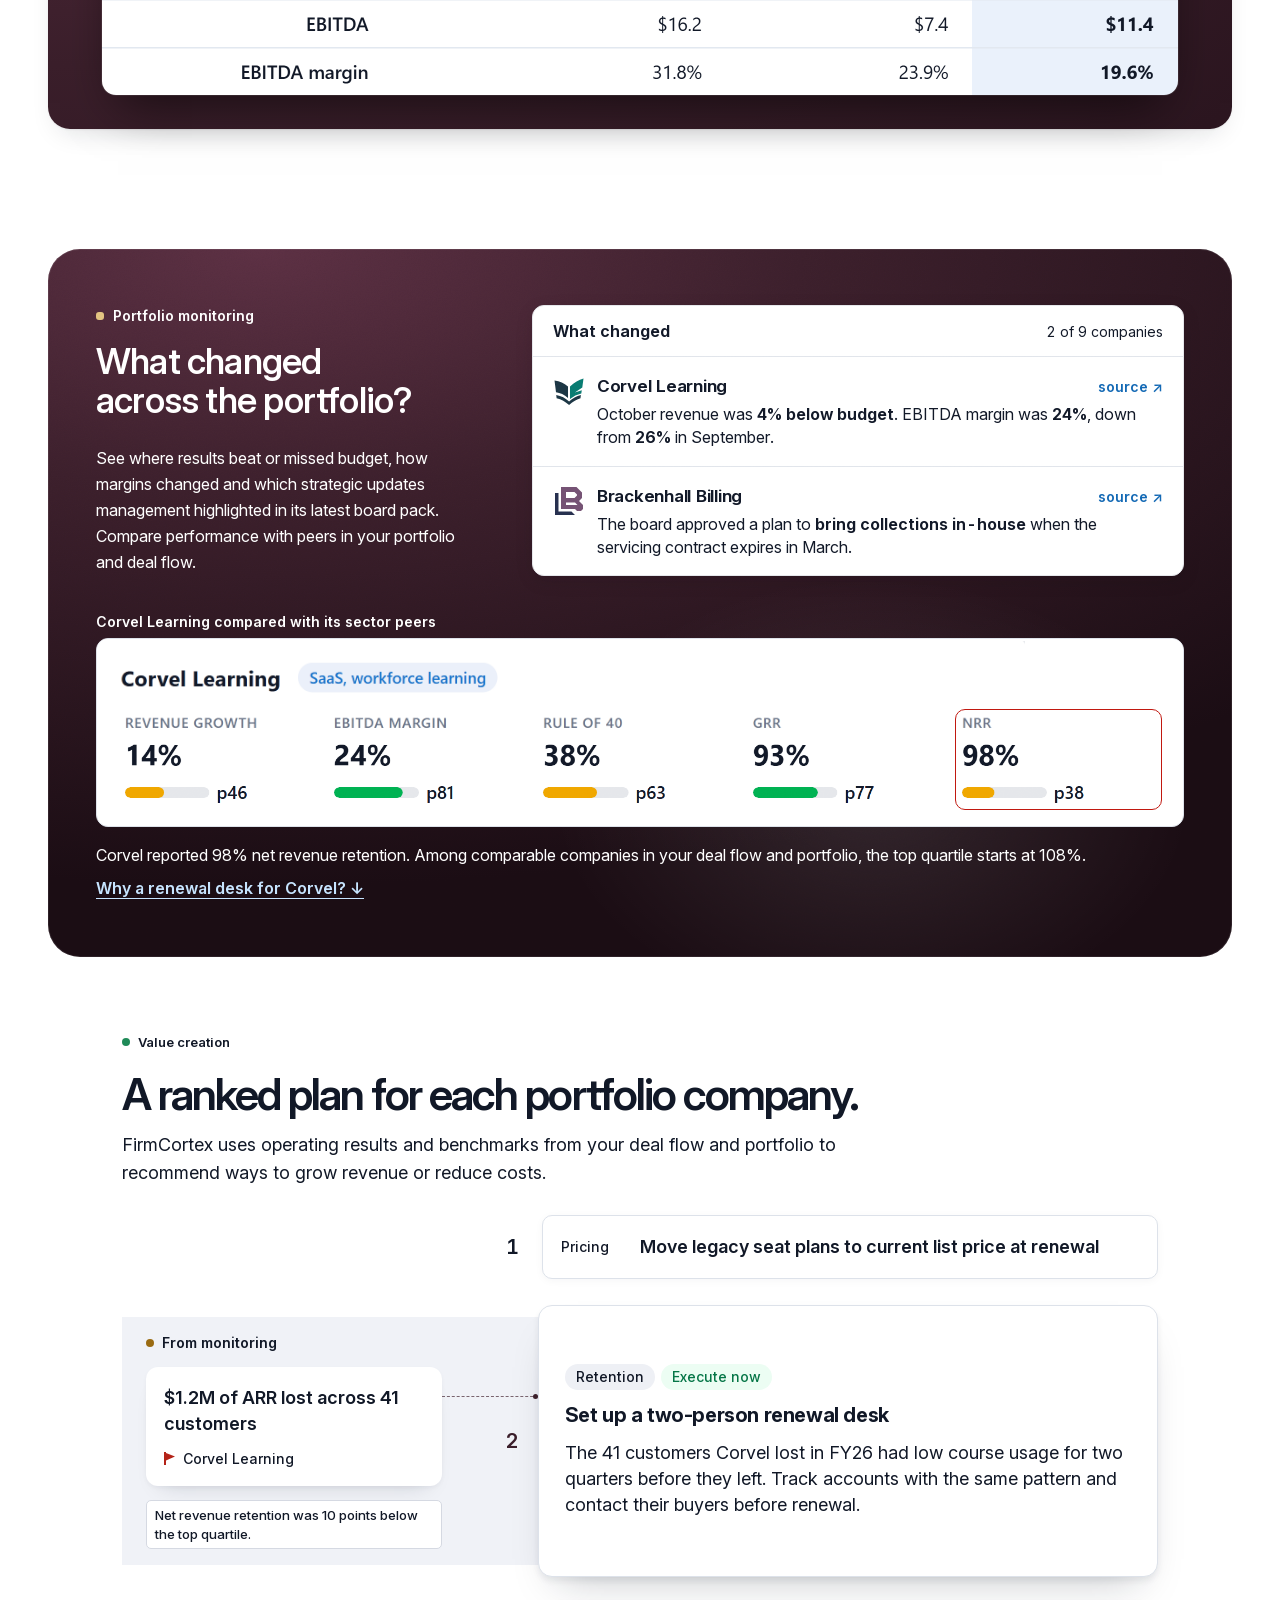
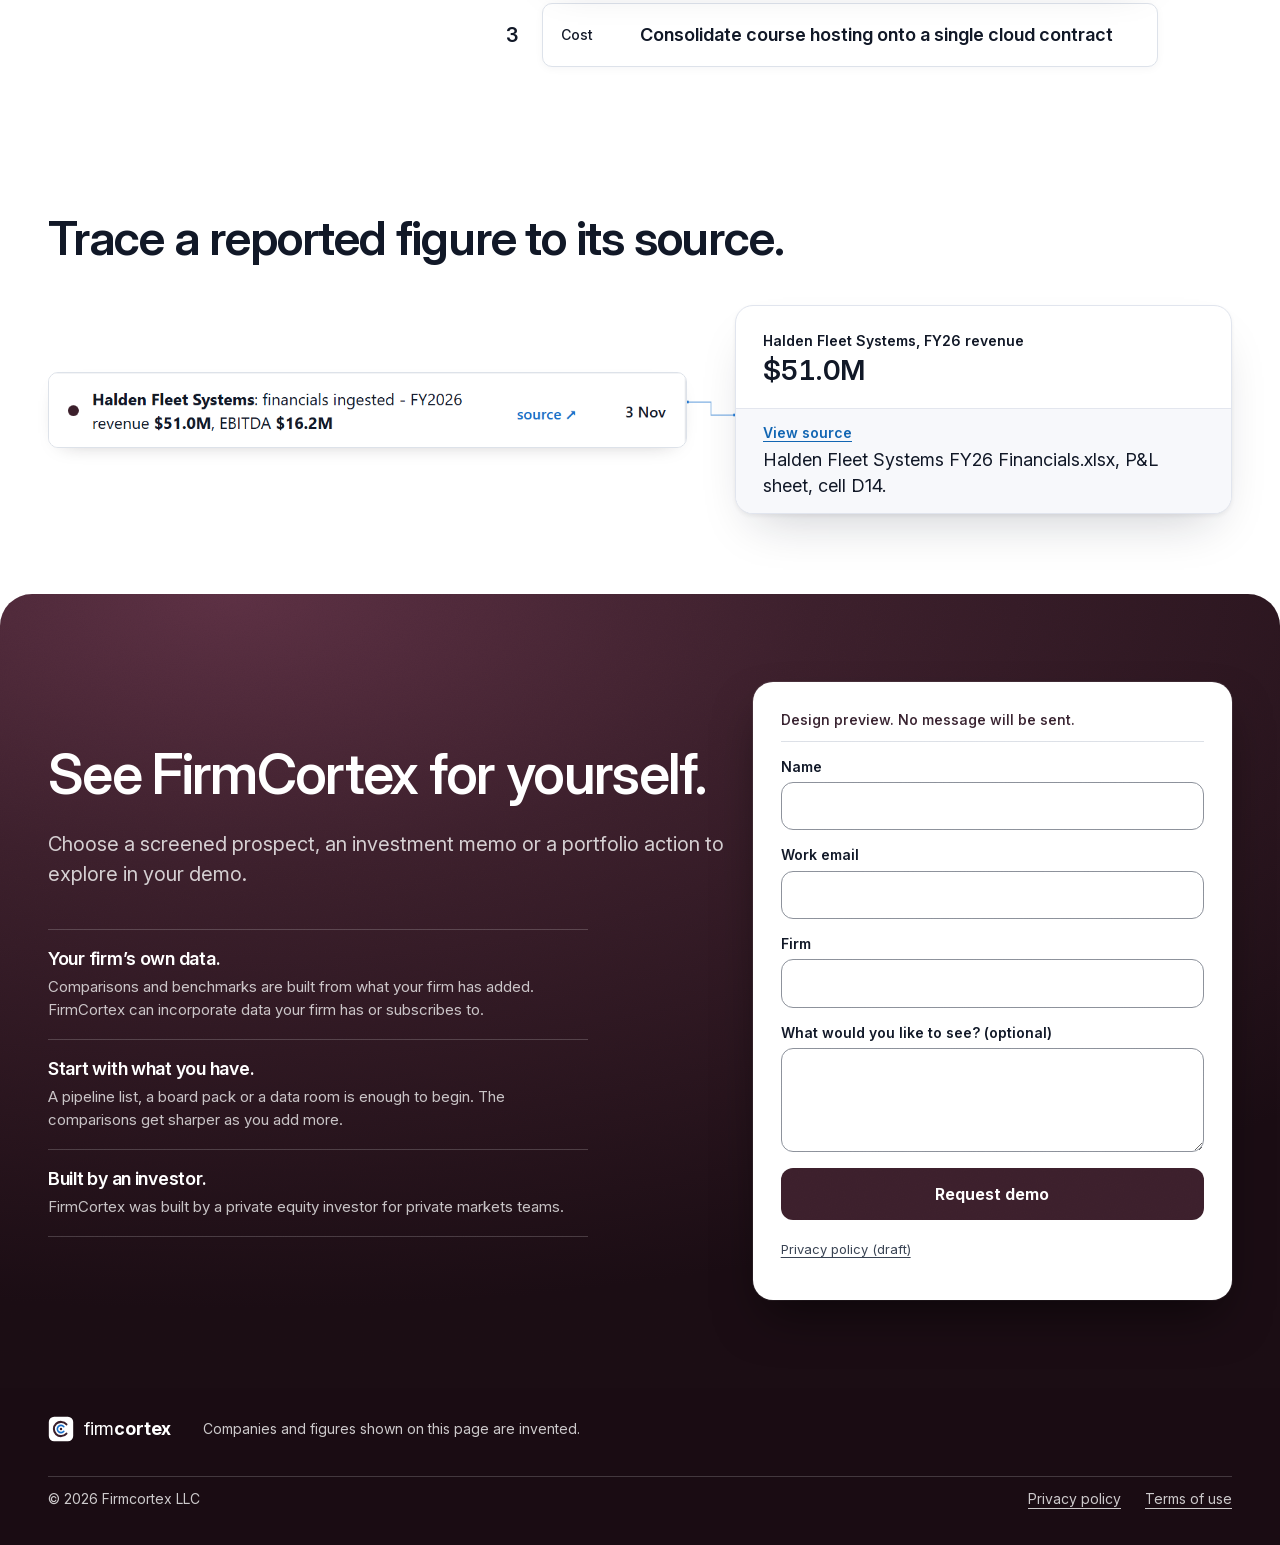
==== commit 05ea69ea: "Lead desktop with sourcing and group Halden comparison with diligence" ====
--- a/index.html
+++ b/index.html
@@ -1296,7 +1296,7 @@
 <link rel="stylesheet" href="evaluation-exhibit.css?v=2">
 <link rel="stylesheet" href="value-creation-exhibit.css?v=renewal-desk">
 <link rel="stylesheet" href="mobile-stages.css?v=corvel-source" media="(max-width:700px)">
-<link rel="stylesheet" href="evidence.css?v=e3eacfdea0">
+<link rel="stylesheet" href="evidence.css?v=b743ee4cf6">
 <style>
 #heroR {
   --hero-sourcing: var(--s0);
@@ -1358,7 +1358,7 @@
   <a class="brand" href="#" aria-label="FirmCortex home"><img src="assets/asset-01.svg" alt=""><span>firm<strong>cortex</strong></span></a>
   <nav class="nav" id="nav" aria-label="Main navigation">
     <div class="platform-nav">
-      <a id="platform-link" href="#platform">Platform</a>
+      <a id="platform-link" href="#sourcing">Platform</a>
       <button hidden class="navbtn" id="platform-toggle" type="button" aria-expanded="false" aria-controls="platform-stages">Platform</button>
       <ul hidden class="walk-nav-stages" id="platform-stages" aria-label="Platform stages"><li><a href="#walk-sourcing" data-section="sourcing">Sourcing</a></li><li><a href="#walk-evaluation" data-section="evaluation">Prospect evaluation</a></li><li><a href="#walk-monitoring" data-section="monitoring">Portfolio monitoring</a></li><li><a href="#walk-value" data-section="value-creation">Value creation</a></li></ul>
     </div>
@@ -1618,34 +1618,6 @@
         <button type="button" class="walk-replay" aria-label="Replay value creation example" title="Replay value creation example" aria-controls="walk-record-value"><svg viewBox="0 0 20 20" aria-hidden="true"><path d="M4 8a6.2 6.2 0 1 1 .2 5.1M4 3.5V8h4.5"/></svg></button>
       </li></ol></section>
 
-<section class="sec s2" id="platform" aria-labelledby="h2" tabindex="-1">
-  <div class="wrap">
-    <div class="head">
-      <h2 id="h2">Compare a new deal with the companies you already own.</h2>
-      <p class="body">Figures from prospects help you benchmark the companies you own.</p>
-    </div>
-    <div class="k2">
-      <figure class="k2f">
-        <div class="k2tags" aria-hidden="true"><span style="--r:43.6%">Marketed figures</span><span style="--r:20.8%">Portfolio actuals</span><span style="--r:1.9%">Nine holdings</span></div>
-        <img class="crop k2wide" src="assets/asset-02.png?v=fleet-systems" width="1076" height="374" alt="Part of the comparison view, with invented data: Halden Fleet Systems’ marketed FY26 figures, Corvel Learning’s FY26 actuals, and the portfolio median across nine holdings. Revenue $51.0M, $31.0M and $58.2M. ARR $46.8M, $28.6M and $41.5M. Revenue growth 18.5%, 14.2% and 13.6%. EBITDA $16.2M, $7.4M and $11.4M. EBITDA margin 31.8%, 23.9% and 19.6%.">
-        <div class="k2st">
-          <table class="company-comparison" aria-label="FY26 revenue growth and EBITDA margin">
-            <thead>
-              <tr><th scope="col">Company</th><th scope="col">Revenue growth</th><th scope="col">EBITDA margin</th></tr>
-            </thead>
-            <tbody>
-              <tr><th scope="row">Halden Fleet<span>Marketed figures</span></th><td>18.5%</td><td>31.8%</td></tr>
-              <tr><th scope="row">Corvel<span>Portfolio actuals</span></th><td>14.2%</td><td>23.9%</td></tr>
-              <tr><th scope="row">Portfolio median<span>Nine holdings</span></th><td>13.6%</td><td>19.6%</td></tr>
-            </tbody>
-          </table>
-        </div>
-      </figure>
-      <a class="check-basis" href="#halden-basis">Check Halden’s EBITDA margin <span aria-hidden="true">↓</span></a>
-    </div>
-  </div>
-</section>
-
 <section class="sec s4" id="sourcing" aria-labelledby="h4">
   <div class="wrap">
     <div class="g12 head">
@@ -1752,6 +1724,32 @@
       </figure>
     </div>
   </div>
+  <section class="sec s2" id="platform" aria-labelledby="h2" tabindex="-1">
+    <div class="wrap">
+      <div class="head">
+        <h3 id="h2">Compare a new deal with the companies you already own.</h3>
+        <p class="body">Figures from prospects help you benchmark the companies you own.</p>
+      </div>
+      <div class="k2">
+        <figure class="k2f">
+          <div class="k2tags" aria-hidden="true"><span style="--r:43.6%">Marketed figures</span><span style="--r:20.8%">Portfolio actuals</span><span style="--r:1.9%">Nine holdings</span></div>
+          <img class="crop k2wide" src="assets/asset-02.png?v=fleet-systems" width="1076" height="374" alt="Part of the comparison view, with invented data: Halden Fleet Systems’ marketed FY26 figures, Corvel Learning’s FY26 actuals, and the portfolio median across nine holdings. Revenue $51.0M, $31.0M and $58.2M. ARR $46.8M, $28.6M and $41.5M. Revenue growth 18.5%, 14.2% and 13.6%. EBITDA $16.2M, $7.4M and $11.4M. EBITDA margin 31.8%, 23.9% and 19.6%.">
+          <div class="k2st">
+            <table class="company-comparison" aria-label="FY26 revenue growth and EBITDA margin">
+              <thead>
+                <tr><th scope="col">Company</th><th scope="col">Revenue growth</th><th scope="col">EBITDA margin</th></tr>
+              </thead>
+              <tbody>
+                <tr><th scope="row">Halden Fleet<span>Marketed figures</span></th><td>18.5%</td><td>31.8%</td></tr>
+                <tr><th scope="row">Corvel<span>Portfolio actuals</span></th><td>14.2%</td><td>23.9%</td></tr>
+                <tr><th scope="row">Portfolio median<span>Nine holdings</span></th><td>13.6%</td><td>19.6%</td></tr>
+              </tbody>
+            </table>
+          </div>
+        </figure>
+      </div>
+    </div>
+  </section>
 </section>
 
 <section class="sec s6" id="monitoring" aria-labelledby="h6">
@@ -2231,6 +2229,6 @@
   button.addEventListener('click', () => excerpt.showModal());
 });
 </script>
-<script src="mobile-stages.js?v=c22ff7eda7"></script>
+<script src="mobile-stages.js?v=ab84a1d928"></script>
 </body>
 </html>
--- a/evidence.css
+++ b/evidence.css
@@ -44,8 +44,54 @@
 .basis-table td { white-space:nowrap; }
 .basis-table tr:last-child :is(td,th) { font-weight:650; border-bottom:0; }
 .basis-table:focus-visible { outline:2px solid #1870cb; outline-offset:3px; }
-#platform .check-basis { display:block; width:fit-content; margin:14px 0 0 auto; color:#fff; font:550 15px/1.5 Inter,Arial,sans-serif; text-underline-offset:3px; }
-.check-basis span { margin-left:4px; }
+/* Group the desktop comparison with the diligence memo. */
+@media (min-width:701px) {
+  #sourcing {
+    margin-top:-32px;
+    border-radius:32px 32px 0 0;
+  }
+  #evaluation > #platform {
+    max-width:1200px;
+    margin:clamp(40px, 4vw, 60px) auto 0;
+    padding:32px 0 0;
+    border-top:1px solid #d9dce2;
+    border-radius:0;
+  }
+  #evaluation > #platform .wrap { display:block; max-width:none; padding:0; }
+  #evaluation > #platform .head {
+    display:grid;
+    grid-template-columns:minmax(0, 1.8fr) minmax(220px, 1fr);
+    align-items:end;
+    gap:40px;
+    max-width:none;
+    margin:0;
+    text-align:left;
+  }
+  #evaluation > #platform h3 {
+    max-width:33ch;
+    margin:0;
+    color:#111827;
+    font:600 clamp(27px, 2.45vw, 36px)/1.12 Inter, Arial, sans-serif;
+    letter-spacing:-.04em;
+    text-wrap:balance;
+  }
+  #evaluation > #platform .head .body {
+    max-width:37ch;
+    margin:0;
+    color:#273344;
+    font:400 17px/1.5 Inter, Arial, sans-serif;
+  }
+  #evaluation > #platform .k2 {
+    margin-top:24px;
+    padding:30px clamp(22px, 3.5vw, 52px) 34px;
+    border-radius:22px;
+  }
+  #halden-basis { scroll-margin-top:clamp(180px, 32vh, 330px); }
+}
+@media (min-width:701px) and (max-width:1050px) {
+  #evaluation > #platform { margin-inline:var(--pad); }
+  #evaluation > #platform .head { gap:24px; }
+}
 @media (min-width:1200px) and (prefers-reduced-motion:no-preference) {
   .show-financial-flag .diligence-connectors [data-to="m-fin"] { animation:flag-connector .85s ease-out 1; }
   @keyframes flag-connector { 35% { stroke:#a03532; fill:#a03532; stroke-width:1.8px; } }
@@ -118,7 +164,7 @@
   }
   .walk-comparison > summary::after, .other-actions summary::after { content:""; width:6px; height:6px; flex:none; border:solid currentColor; border-width:0 1.5px 1.5px 0; transform:translateY(-2px) rotate(45deg); }
   .walk-comparison[open] > summary::after, .other-actions[open] summary::after { transform:translateY(2px) rotate(225deg); }
-  .fc-walk #platform .check-basis, .fc-walk #platform .head, .fc-walk #sourcing .head,
+  .fc-walk #platform .head, .fc-walk #sourcing .head,
   .fc-walk #sourcing .q4, .fc-walk .evaluation-intro, .fc-walk #value-creation.vc-bridge .vc-intro { display:none; }
   .fc-walk #platform .k2 { margin:0; }
   .fc-walk #sourcing, .fc-walk #evaluation, .fc-walk #value-creation {
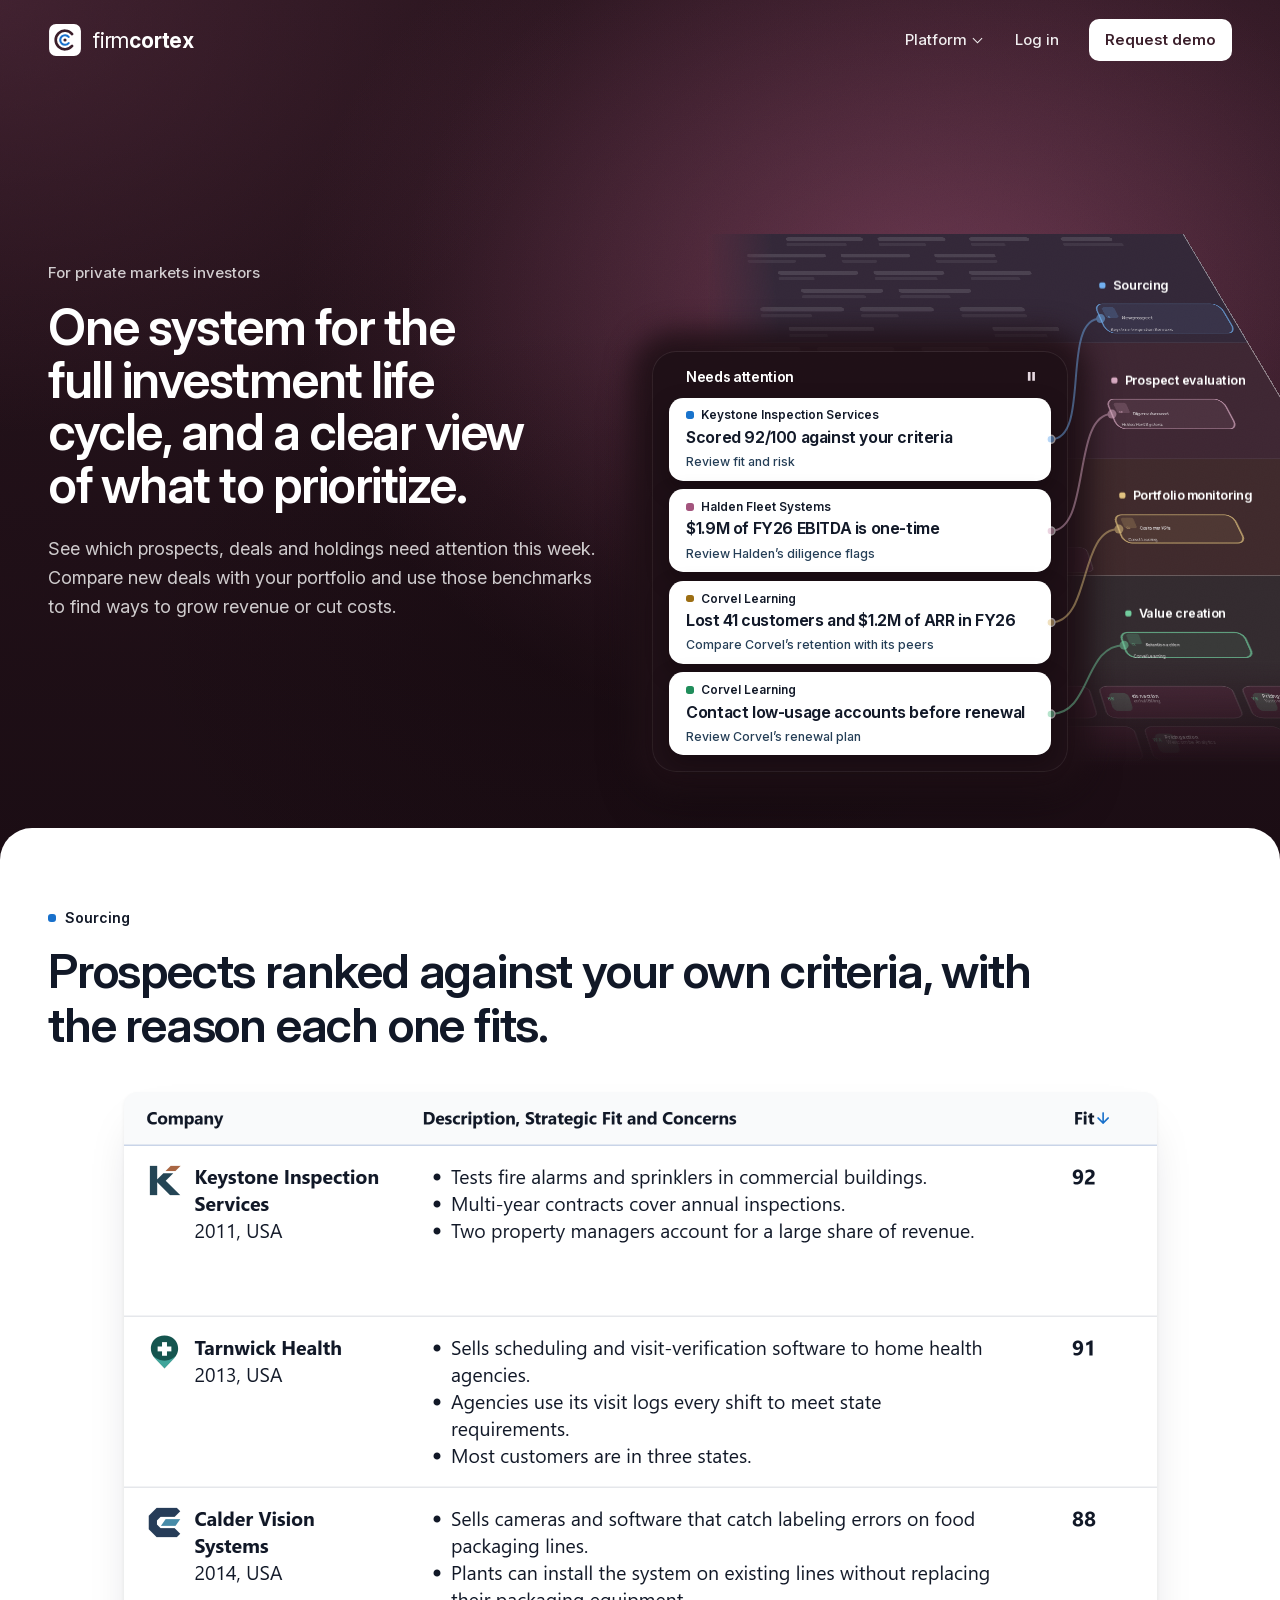
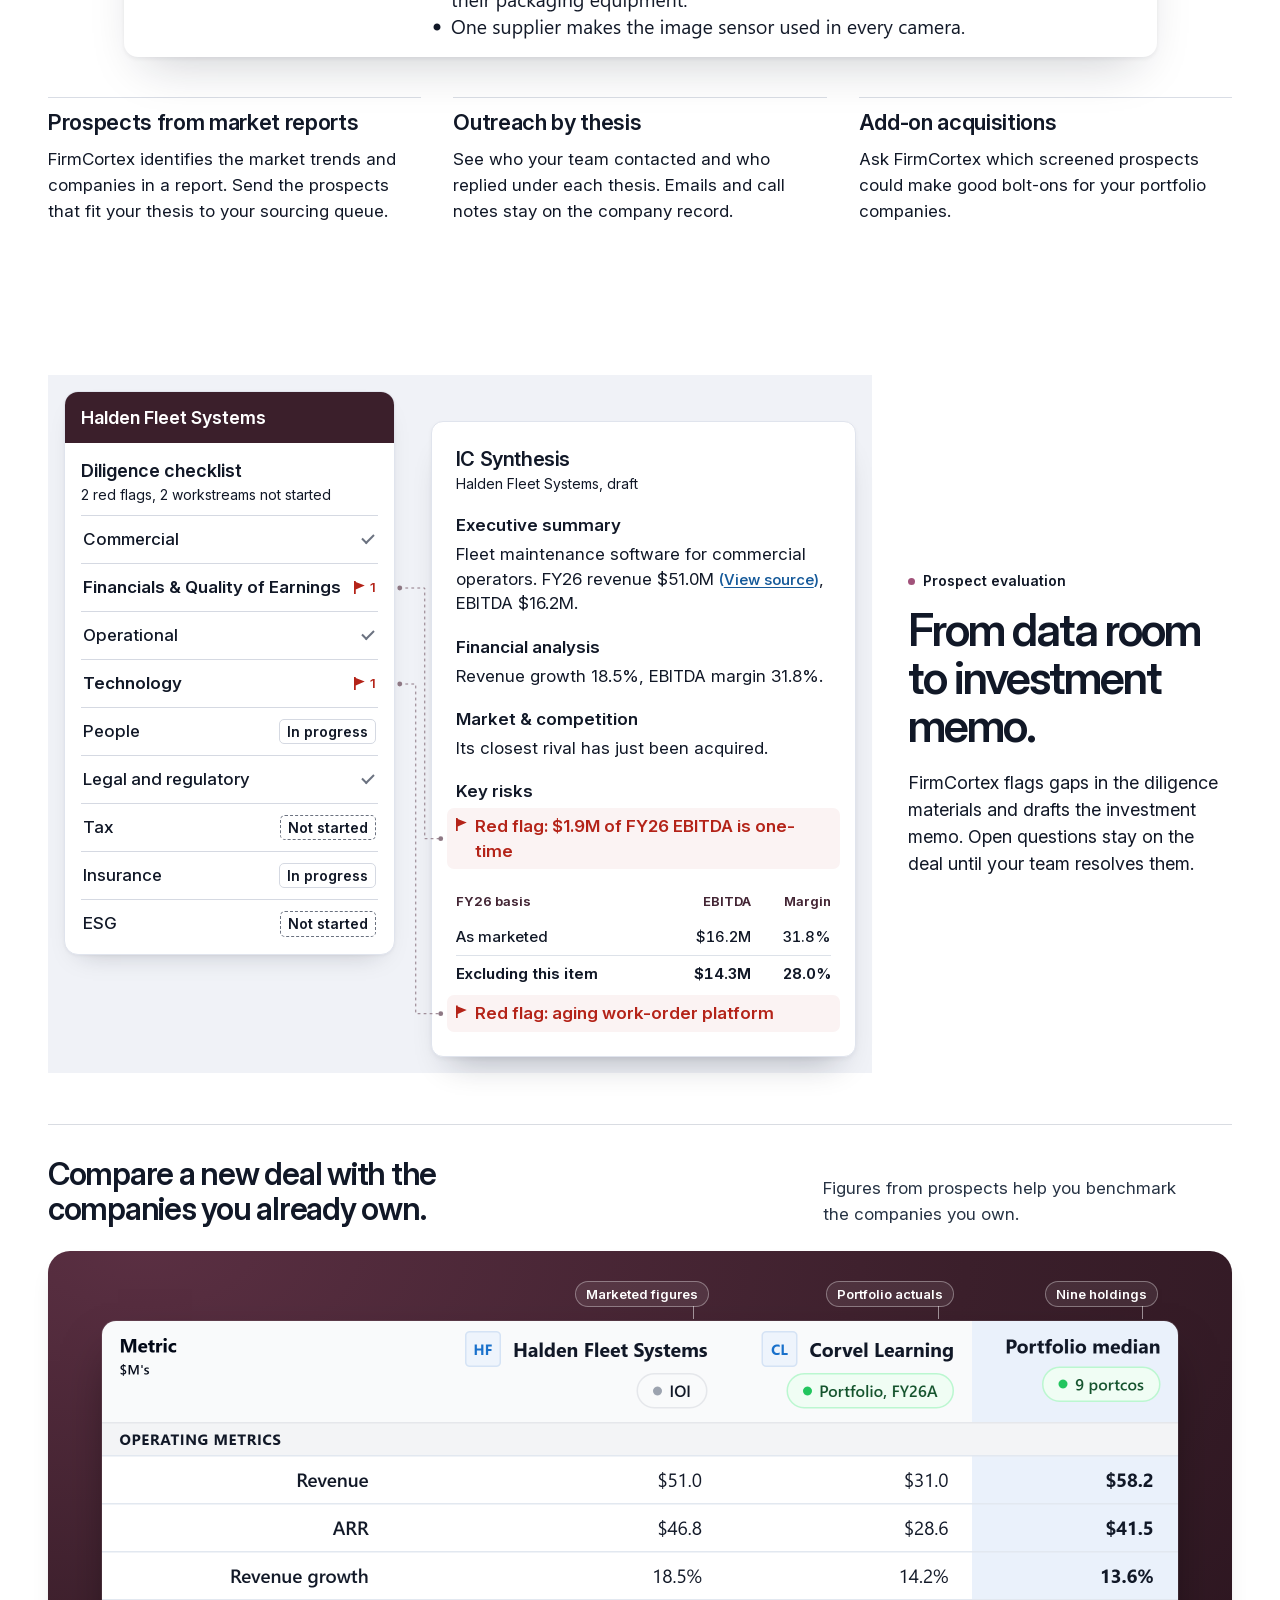
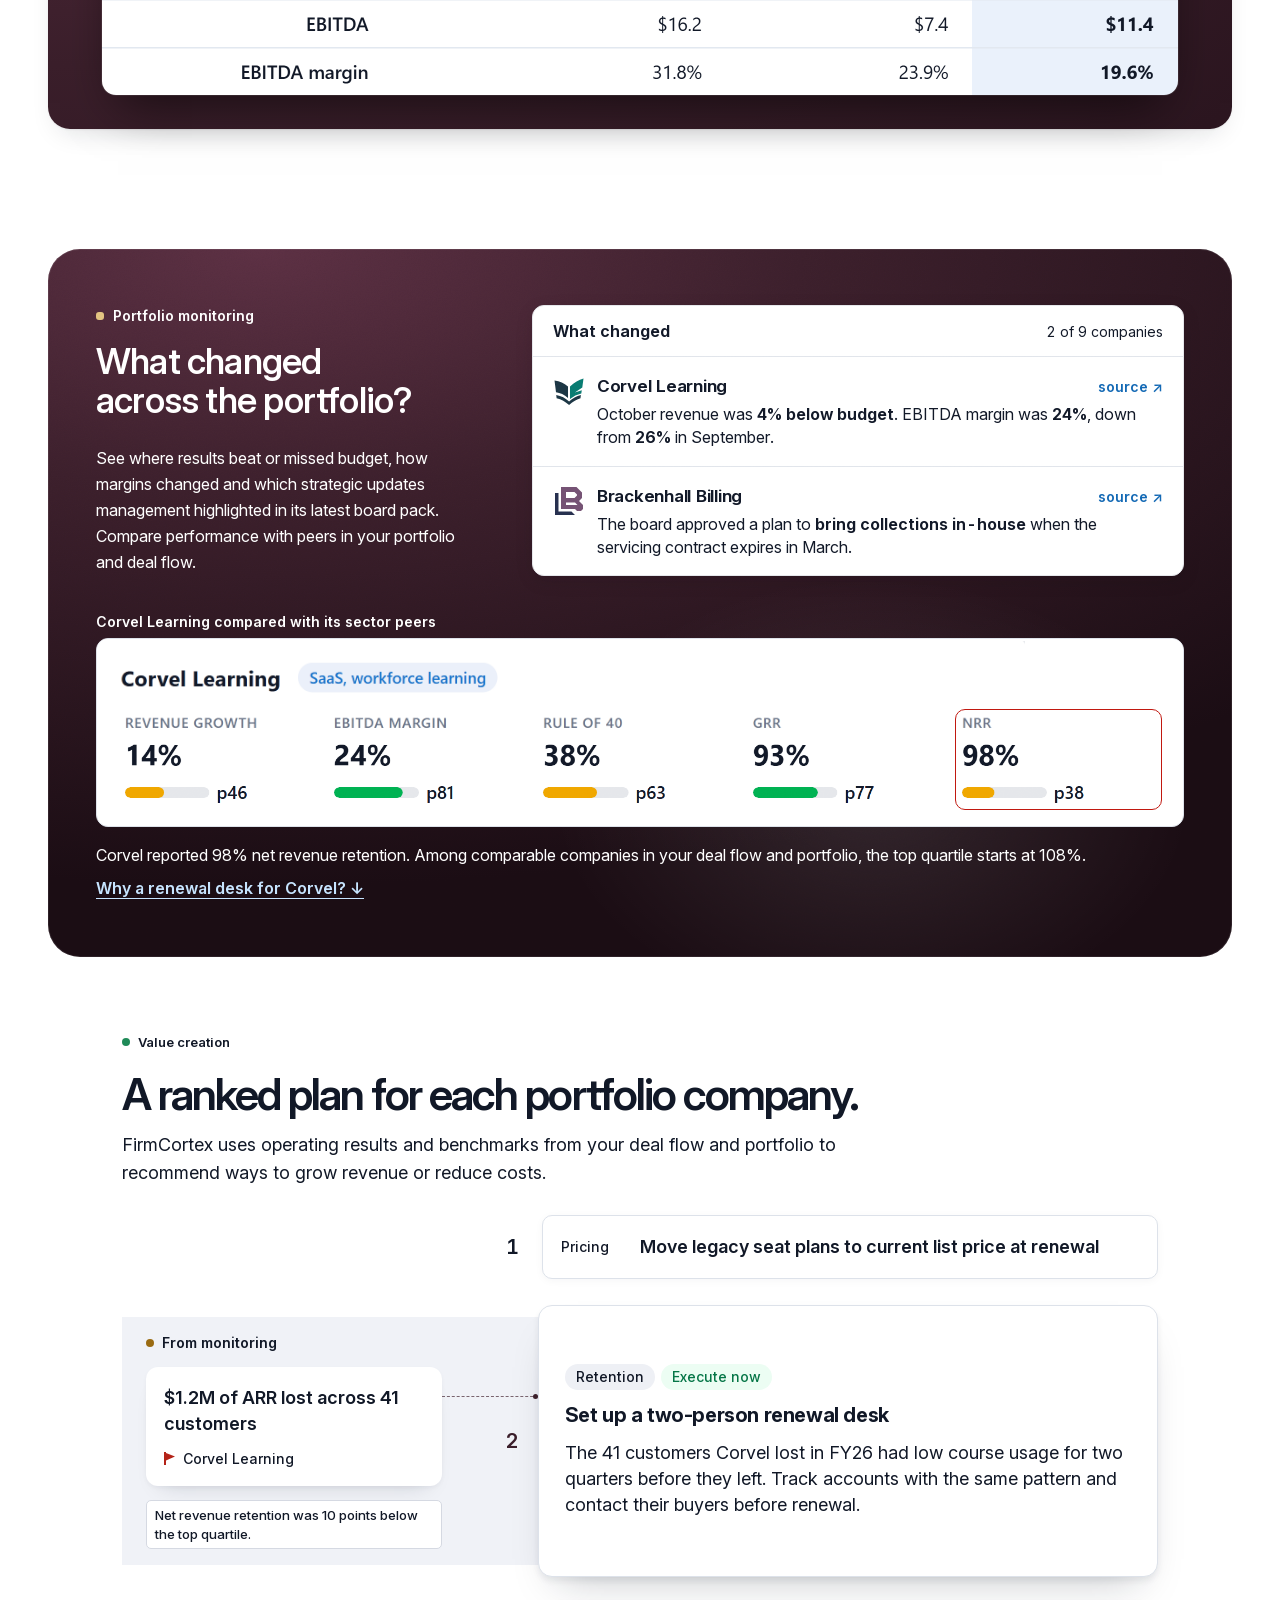
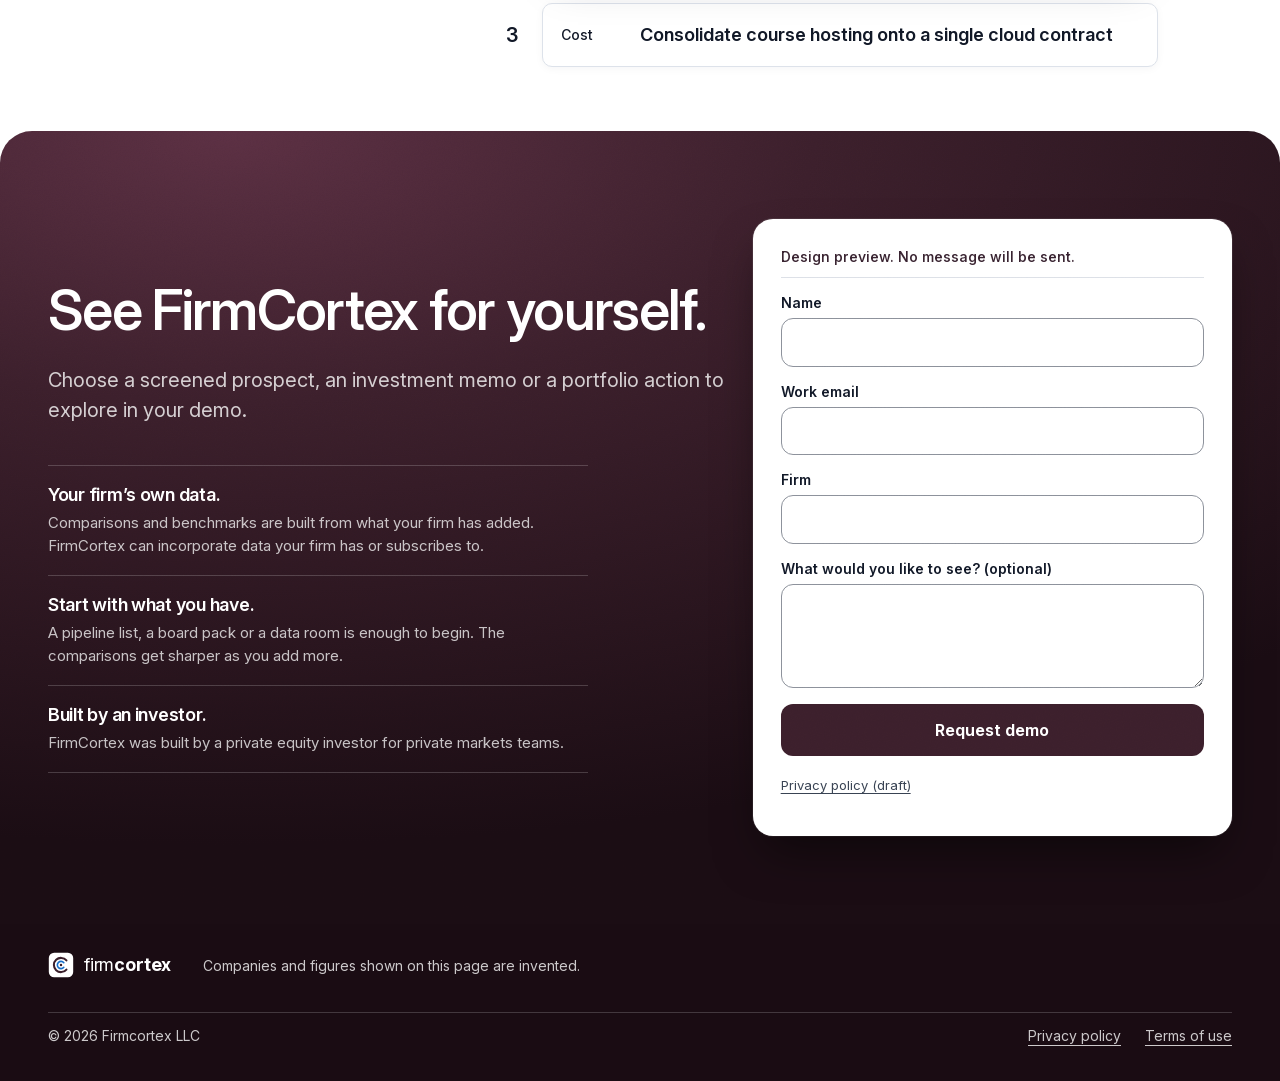
==== commit 24666ee2: "Put the workbook source beside Halden’s reported revenue" ====
--- a/index.html
+++ b/index.html
@@ -1295,8 +1295,8 @@
 <link rel="stylesheet" href="investment-exhibits.css?v=6">
 <link rel="stylesheet" href="evaluation-exhibit.css?v=2">
 <link rel="stylesheet" href="value-creation-exhibit.css?v=renewal-desk">
-<link rel="stylesheet" href="mobile-stages.css?v=corvel-source" media="(max-width:700px)">
-<link rel="stylesheet" href="evidence.css?v=b743ee4cf6">
+<link rel="stylesheet" href="mobile-stages.css?v=0766a18f9f" media="(max-width:700px)">
+<link rel="stylesheet" href="evidence.css?v=f35b2df325">
 <style>
 #heroR {
   --hero-sourcing: var(--s0);
@@ -1705,7 +1705,7 @@
         <div class="diligence-memo">
           <p class="memo-title"><b>IC Synthesis</b><span>Halden Fleet Systems, draft</span></p>
           <p class="memo-heading">Executive summary</p>
-          <p>Fleet maintenance software for commercial operators. FY26 revenue <span id="halden-revenue-text">$51.0M</span><button id="halden-revenue-source" hidden type="button" data-excerpt="halden-excerpt" aria-haspopup="dialog" aria-controls="halden-excerpt" aria-label="View the workbook source for Halden’s $51.0M FY26 revenue">$51.0M</button>, EBITDA $16.2M.</p>
+          <p>Fleet maintenance software for commercial operators. FY26 revenue <button id="halden-revenue-source" type="button" data-excerpt="halden-excerpt" aria-haspopup="dialog" aria-controls="halden-excerpt" aria-label="View source for Halden Fleet Systems’ FY26 revenue of $51.0M">$51.0M <span class="source-cue">(<span>View source</span>)</span></button>, EBITDA&nbsp;$16.2M.</p>
           <p class="memo-heading">Financial analysis</p>
           <p>Revenue growth 18.5%, EBITDA margin 31.8%.</p>
           <p class="memo-heading">Market &amp; competition</p>
@@ -1869,25 +1869,6 @@
           </div>
         </li>
       </ol>
-    </div>
-  </div>
-</section>
-
-<section class="sec s8" id="verification" aria-labelledby="h8">
-  <div class="wrap">
-    <div class="verify-heading">
-    <h2 id="h8">Trace a reported figure to its source.</h2>
-    </div>
-    <div class="src2">
-      <figure class="chg9">
-        <img class="crop" src="assets/asset-09.png?v=fleet-systems" width="470" height="323" alt="Halden Fleet Systems reported FY26 revenue of $51.0M and EBITDA of $16.2M.">
-        <button type="button" class="halden-feed-source" data-excerpt="halden-excerpt" aria-haspopup="dialog" aria-label="View source for Halden Fleet Systems’ FY26 revenue"></button>
-      </figure>
-      <img class="link9" src="assets/verification-connector.svg" width="80" height="20" alt="" aria-hidden="true">
-      <figure class="src9">
-        <div class="fig9"><span class="lab9">Halden Fleet Systems, FY26 revenue</span><b>$51.0M</b></div>
-        <figcaption class="row9 citation"><button type="button" data-excerpt="halden-excerpt" aria-haspopup="dialog"><span>View source</span>Halden Fleet Systems FY26 Financials.xlsx, P&amp;L sheet, cell D14.</button></figcaption>
-      </figure>
     </div>
   </div>
 </section>
@@ -2229,6 +2210,6 @@
   button.addEventListener('click', () => excerpt.showModal());
 });
 </script>
-<script src="mobile-stages.js?v=ab84a1d928"></script>
+<script src="mobile-stages.js?v=6528528e7d"></script>
 </body>
 </html>
--- a/mobile-stages.css
+++ b/mobile-stages.css
@@ -539,7 +539,6 @@
 
 /* The deal comparison is the second piece of evidence in Prospect evaluation. */
 @media (max-width:700px) {
-  #verification[hidden] { display:none !important; }
   .fc-walk .walk-comparison {
     grid-row:4;
     margin:18px var(--outer) 0 var(--content-left);
@@ -679,22 +678,7 @@
   to { opacity: 1; transform: none; }
 }
 
-.fc-walk #halden-revenue-source:not([hidden]) {
-  position: relative;
-  display: inline-block;
-  padding: 0;
-  border: 0;
-  border-radius: 2px;
-  background: transparent;
-  color: #165a9a;
-  font: inherit;
-  vertical-align: baseline;
-  text-decoration: underline;
-  text-underline-offset: 3px;
-  cursor: pointer;
-}
 .fc-walk #halden-revenue-source::after { content:""; position:absolute; inset:-10px 0; }
-.fc-walk #halden-revenue-source:focus-visible { outline:2px solid #165a9a; outline-offset:2px; }
 
 html.mobile-stages-ready #halden-excerpt .source-cited-value {
   position: relative;
--- a/evidence.css
+++ b/evidence.css
@@ -97,22 +97,23 @@
   @keyframes flag-connector { 35% { stroke:#a03532; fill:#a03532; stroke-width:1.8px; } }
 }
 
-/* Clip exactly between the two source-row separators in the 940 × 646 export. */
-#verification .src2 { align-items:center; }
-#verification .chg9 {
-  aspect-ratio:940 / 112; overflow:hidden; position:relative;
-  border:1px solid #dde2e9; border-radius:10px; box-shadow:0 7px 22px -15px rgb(28 21 26 / 40%);
+#halden-revenue-source {
+  position:relative;
+  padding:0;
+  border:0;
+  border-radius:2px;
+  background:transparent;
+  color:inherit;
+  font:inherit;
+  vertical-align:baseline;
+  white-space:nowrap;
+  cursor:pointer;
 }
-#verification .chg9 .crop {
-  position:absolute; top:0; left:0; width:100%; border:0; border-radius:0; box-shadow:none;
-  transform:translateY(-29.875%);
-}
-#verification .chg9 .halden-feed-source {
-  inset:0; width:100%; height:100%; min-height:0; transform:none; border-radius:inherit;
-}
-#verification .halden-feed-source:focus-visible { outline:2px solid #1870cb; outline-offset:-3px; }
-#verification .src2 .src9 { margin:0; align-self:center; }
-#verification .src2 .link9 { top:50%; transform:translateY(-50%); }
+#halden-revenue-source .source-cue { color:#165a9a; font-size:.875em; font-weight:550; }
+#halden-revenue-source .source-cue span { text-decoration:underline; text-underline-offset:.16em; }
+#halden-revenue-source:hover .source-cue span { text-decoration-thickness:2px; }
+#halden-revenue-source:focus-visible { outline:2px solid #165a9a; outline-offset:2px; }
+
 #contact #form-note { margin:0; padding:0 0 10px; background:none; border:0; border-bottom:1px solid #dce0e7; border-radius:0; color:#382330; text-align:left; }
 
 @media (max-width:700px) {
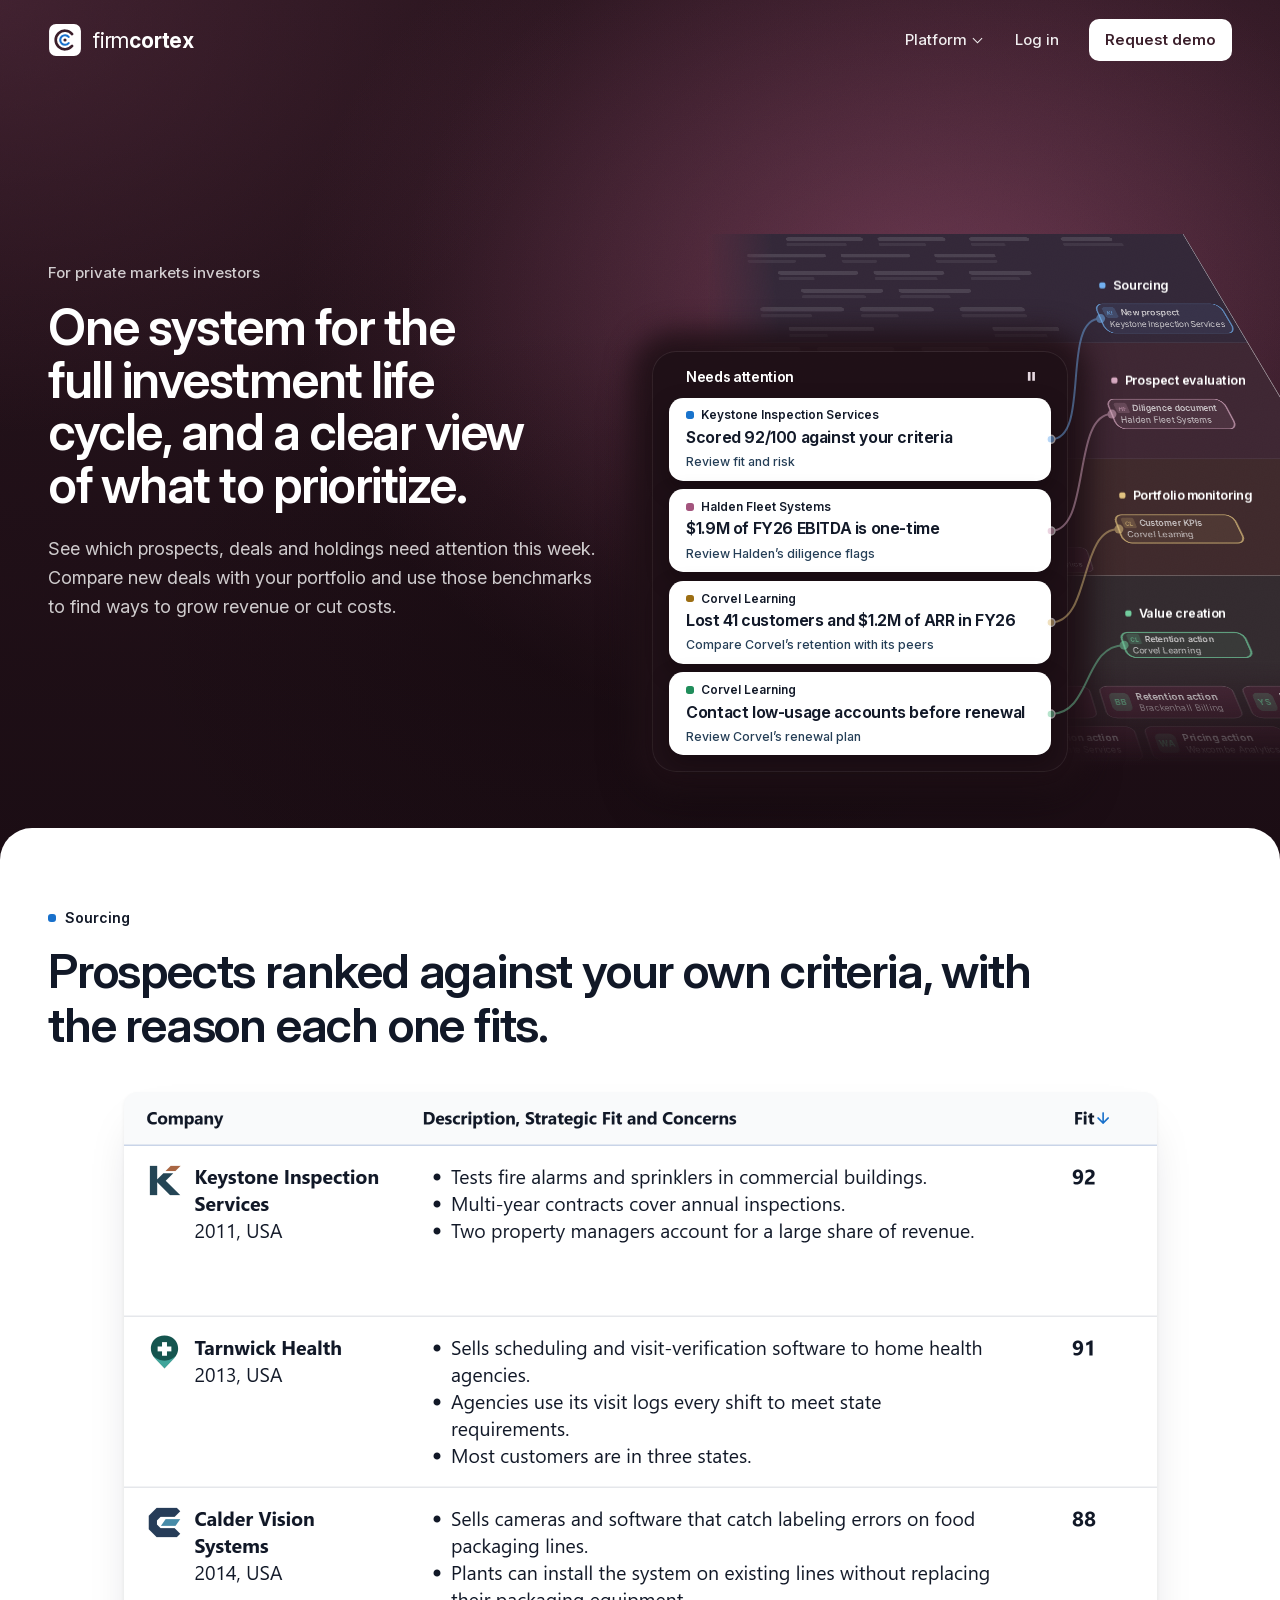
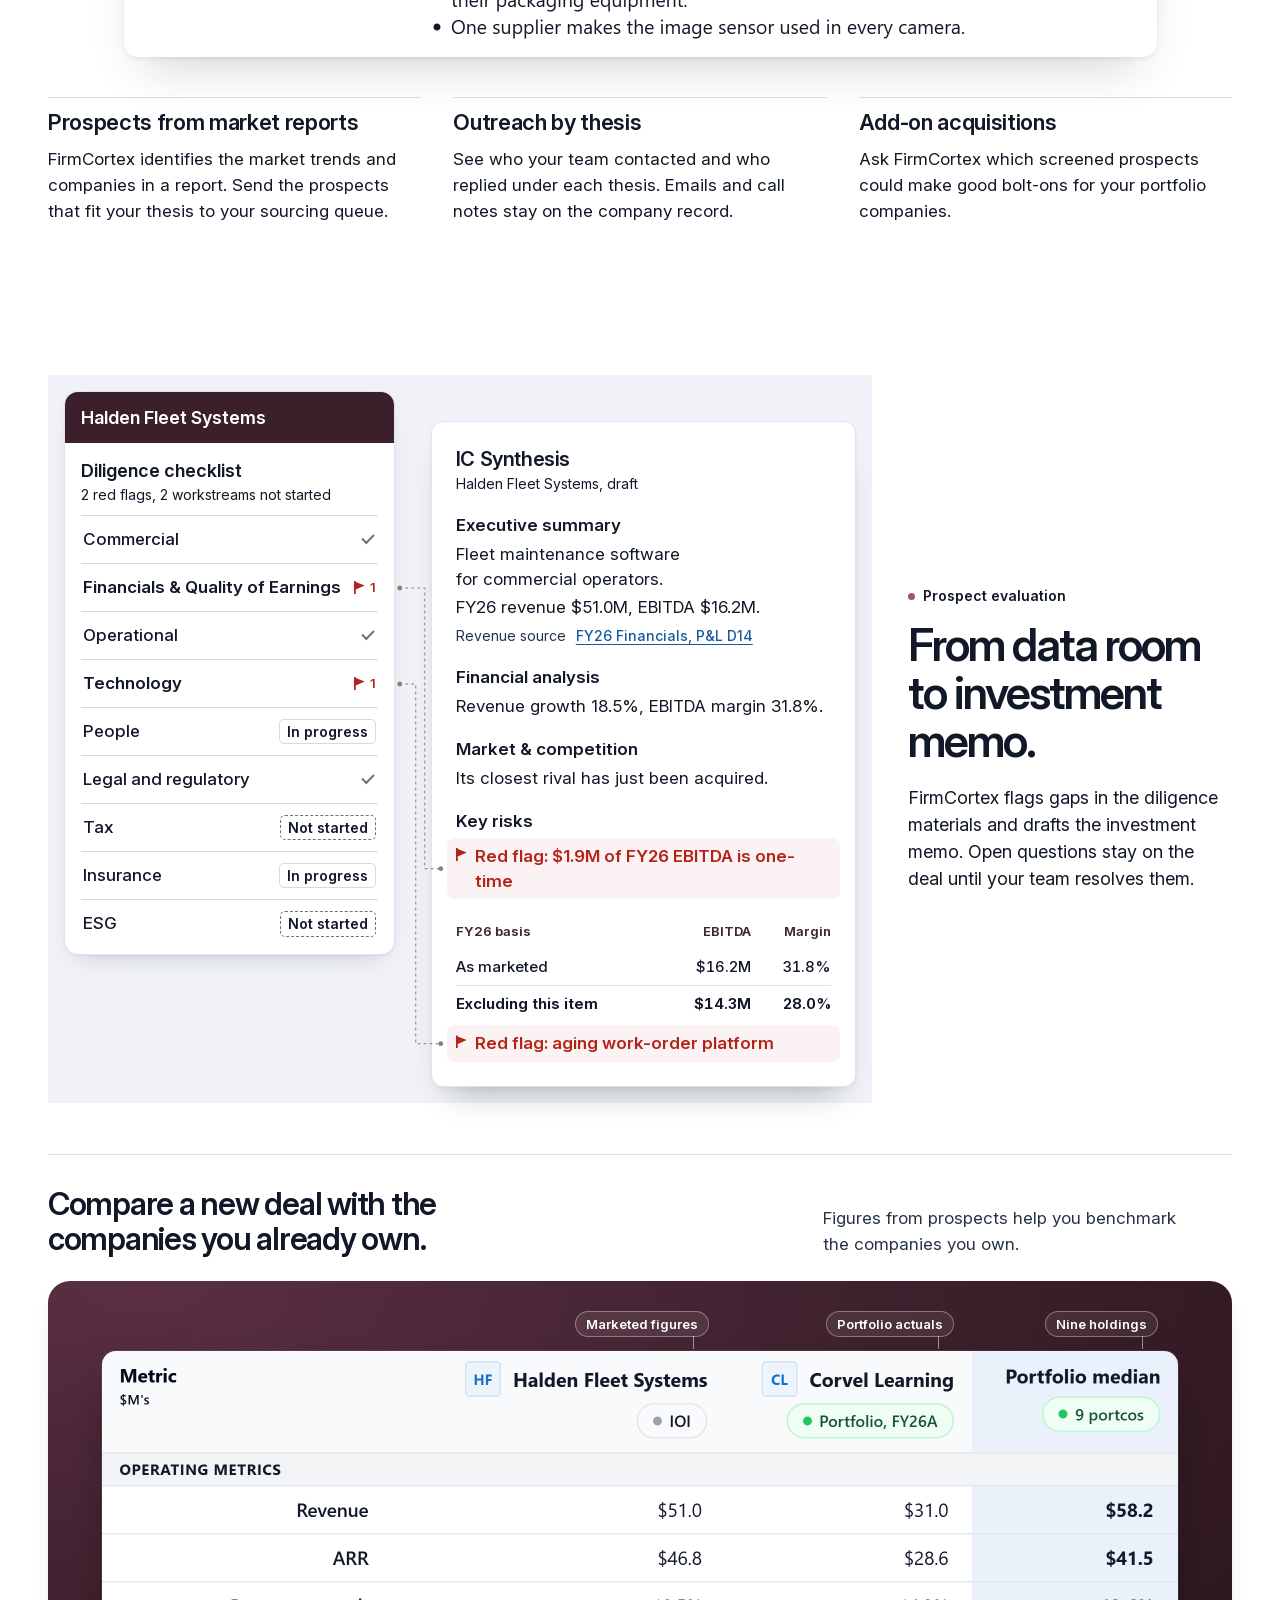
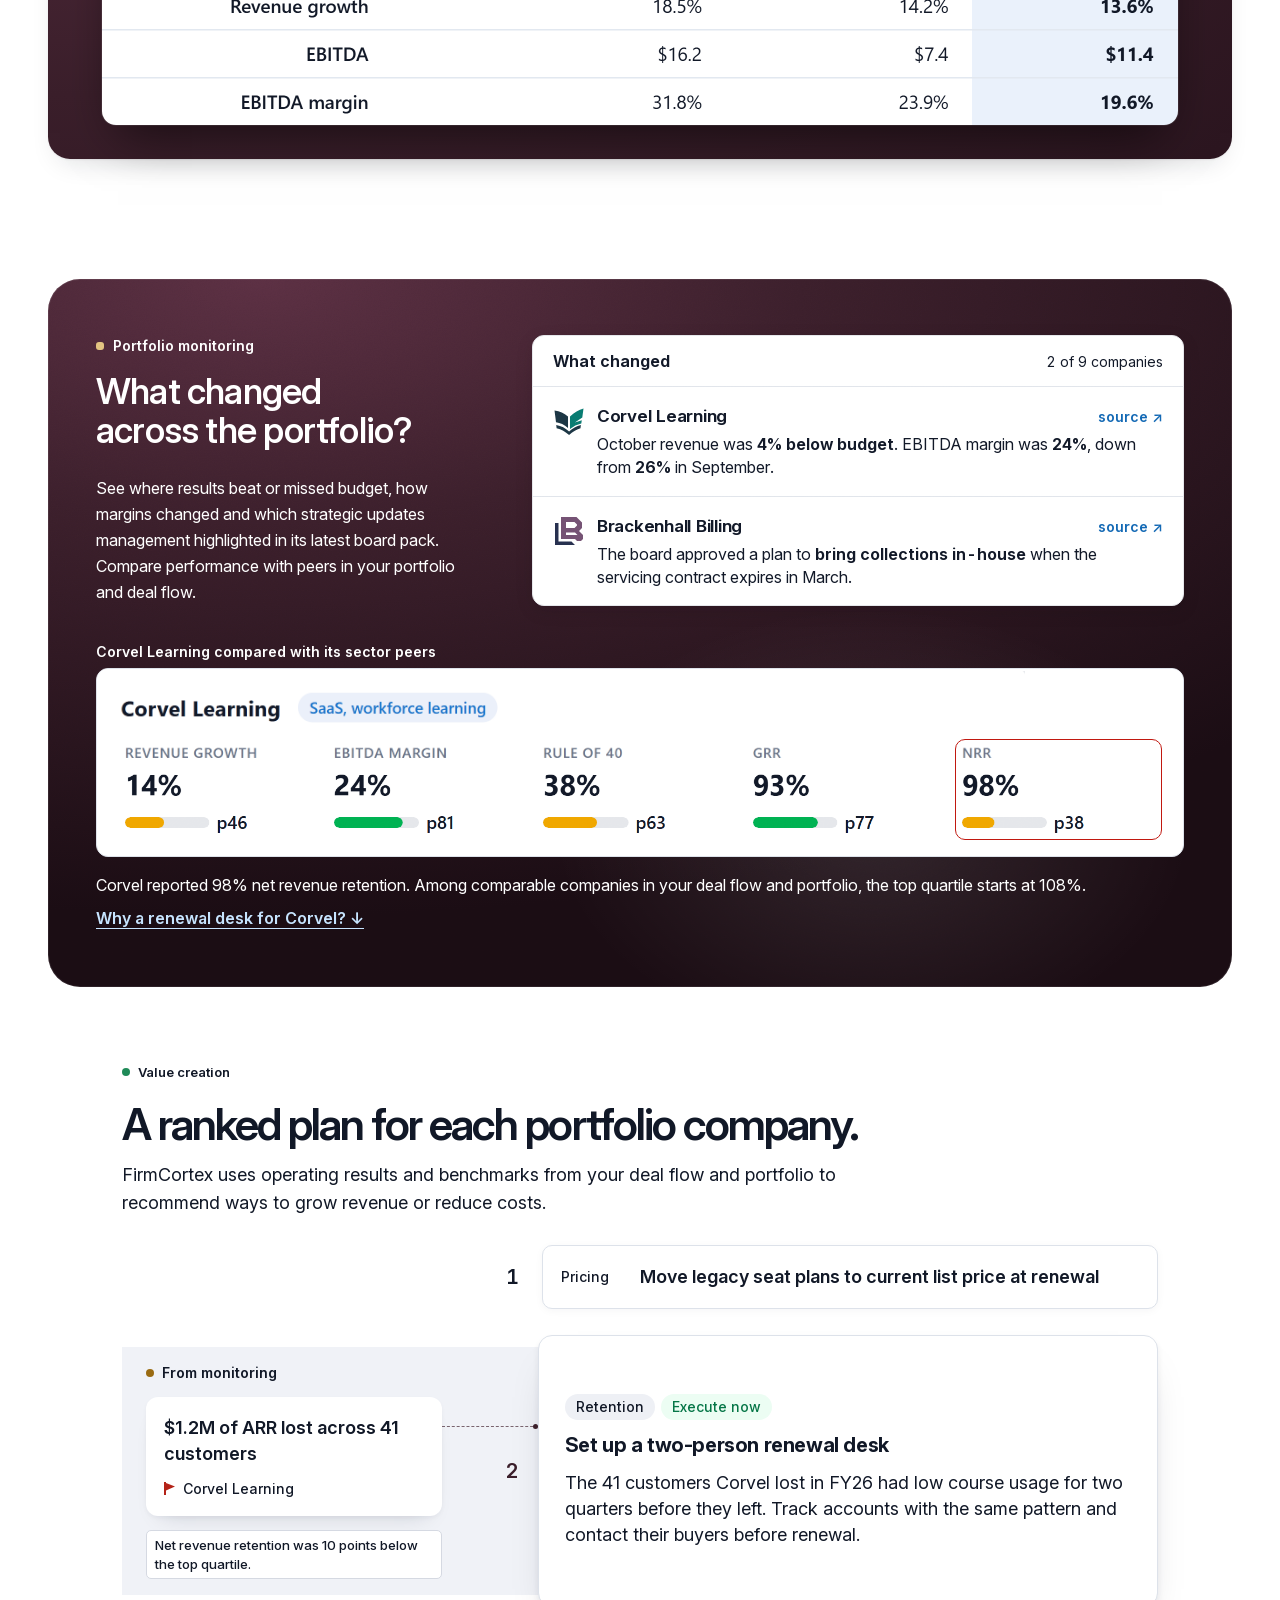
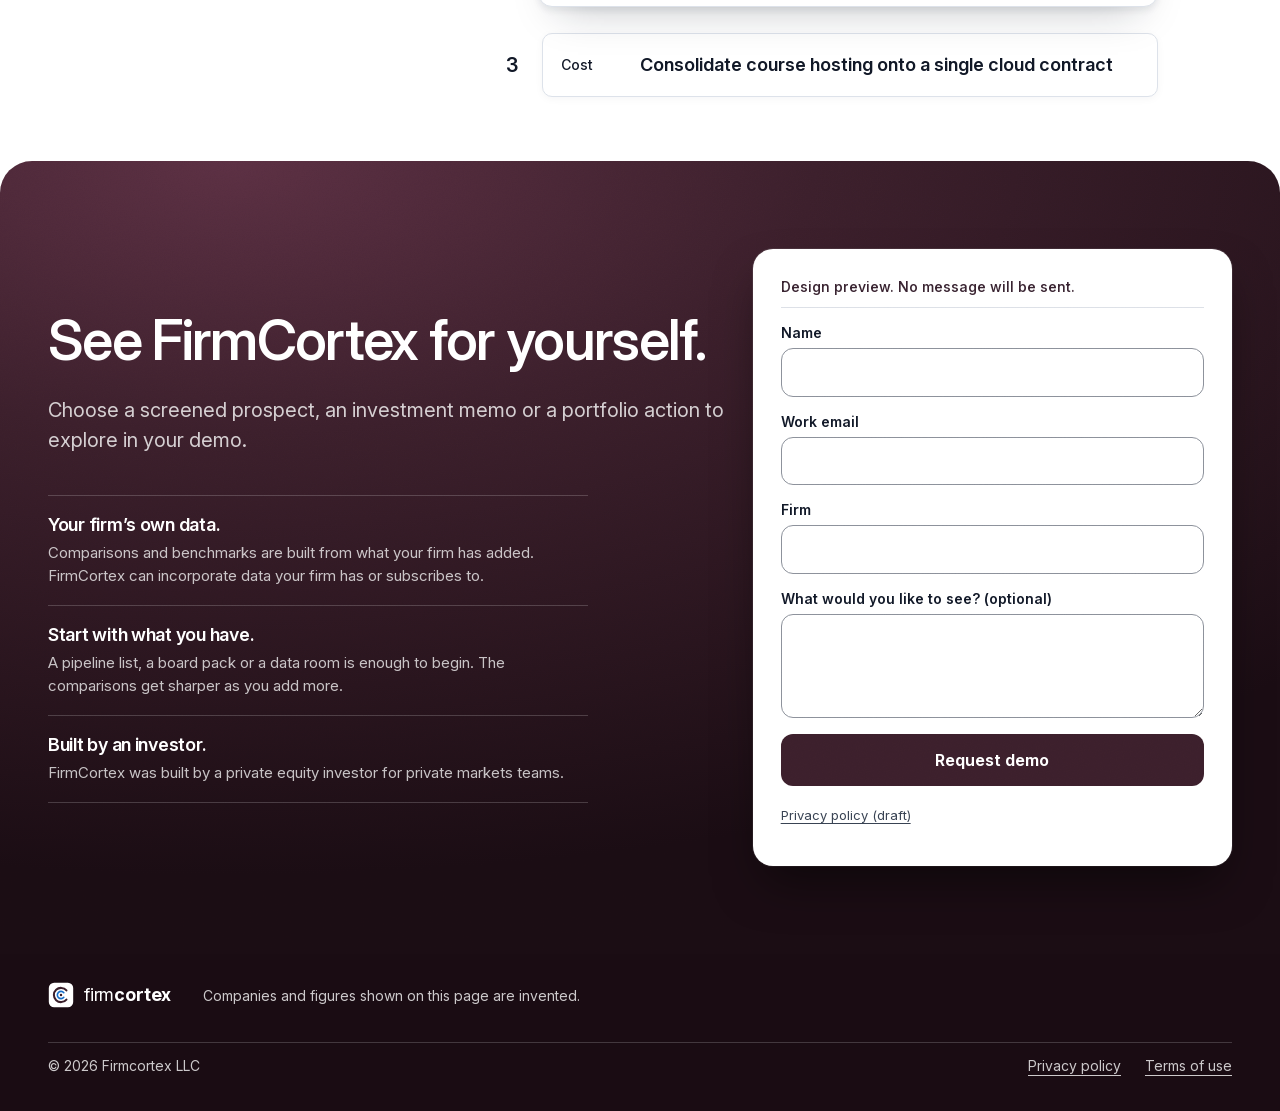
==== commit 895a7918: "Cite Halden revenue beneath the executive summary" ====
--- a/index.html
+++ b/index.html
@@ -1295,8 +1295,8 @@
 <link rel="stylesheet" href="investment-exhibits.css?v=6">
 <link rel="stylesheet" href="evaluation-exhibit.css?v=2">
 <link rel="stylesheet" href="value-creation-exhibit.css?v=renewal-desk">
-<link rel="stylesheet" href="mobile-stages.css?v=0766a18f9f" media="(max-width:700px)">
-<link rel="stylesheet" href="evidence.css?v=f35b2df325">
+<link rel="stylesheet" href="mobile-stages.css?v=24cf2deccd" media="(max-width:700px)">
+<link rel="stylesheet" href="evidence.css?v=eefb684771">
 <style>
 #heroR {
   --hero-sourcing: var(--s0);
@@ -1705,7 +1705,14 @@
         <div class="diligence-memo">
           <p class="memo-title"><b>IC Synthesis</b><span>Halden Fleet Systems, draft</span></p>
           <p class="memo-heading">Executive summary</p>
-          <p>Fleet maintenance software for commercial operators. FY26 revenue <button id="halden-revenue-source" type="button" data-excerpt="halden-excerpt" aria-haspopup="dialog" aria-controls="halden-excerpt" aria-label="View source for Halden Fleet Systems’ FY26 revenue of $51.0M">$51.0M <span class="source-cue">(<span>View source</span>)</span></button>, EBITDA&nbsp;$16.2M.</p>
+          <p class="summary-company">Fleet maintenance software for commercial operators.</p>
+          <p class="summary-figures"><span>FY26 revenue $51.0M,</span> <span>EBITDA $16.2M.</span></p>
+          <div class="memo-citation">
+            <button id="halden-revenue-source" type="button" data-excerpt="halden-excerpt" aria-haspopup="dialog" aria-controls="halden-excerpt" aria-label="Revenue source, FY26 Financials, P&amp;L D14. Open Halden Fleet Systems’ workbook at the reported $51.0M.">
+              <span class="citation-label">Revenue source</span>
+              <span class="citation-document">FY26 Financials, P&amp;L&nbsp;D14</span>
+            </button>
+          </div>
           <p class="memo-heading">Financial analysis</p>
           <p>Revenue growth 18.5%, EBITDA margin 31.8%.</p>
           <p class="memo-heading">Market &amp; competition</p>
--- a/mobile-stages.css
+++ b/mobile-stages.css
@@ -678,8 +678,6 @@
   to { opacity: 1; transform: none; }
 }
 
-.fc-walk #halden-revenue-source::after { content:""; position:absolute; inset:-10px 0; }
-
 html.mobile-stages-ready #halden-excerpt .source-cited-value {
   position: relative;
 }
--- a/evidence.css
+++ b/evidence.css
@@ -97,26 +97,43 @@
   @keyframes flag-connector { 35% { stroke:#a03532; fill:#a03532; stroke-width:1.8px; } }
 }
 
+.diligence-memo .summary-company { text-wrap:balance; }
+.diligence-memo .summary-figures { margin-top:4px; }
+.summary-figures > span { white-space:nowrap; }
+.diligence-memo .memo-citation { display:flex; margin:6px 0 0; }
 #halden-revenue-source {
-  position:relative;
+  display:inline-flex;
+  flex-wrap:wrap;
+  align-items:baseline;
+  align-content:center;
+  gap:2px 10px;
+  max-width:100%;
   padding:0;
   border:0;
   border-radius:2px;
   background:transparent;
-  color:inherit;
-  font:inherit;
-  vertical-align:baseline;
-  white-space:nowrap;
+  color:#243348;
+  font:400 14px/20px Inter,Arial,sans-serif;
+  white-space:normal;
+  text-align:left;
   cursor:pointer;
 }
-#halden-revenue-source .source-cue { color:#165a9a; font-size:.875em; font-weight:550; }
-#halden-revenue-source .source-cue span { text-decoration:underline; text-underline-offset:.16em; }
-#halden-revenue-source:hover .source-cue span { text-decoration-thickness:2px; }
+.memo-citation .citation-document {
+  color:#165a9a;
+  font-weight:500;
+  text-decoration:underline;
+  text-decoration-thickness:1px;
+  text-underline-offset:3px;
+}
+#halden-revenue-source:hover .citation-document { text-decoration-thickness:2px; }
 #halden-revenue-source:focus-visible { outline:2px solid #165a9a; outline-offset:2px; }
 
 #contact #form-note { margin:0; padding:0 0 10px; background:none; border:0; border-bottom:1px solid #dce0e7; border-radius:0; color:#382330; text-align:left; }
 
 @media (max-width:700px) {
+  .diligence-memo .memo-citation { margin-top:2px; }
+  #halden-revenue-source { min-height:44px; column-gap:.45em; letter-spacing:-.014em; }
+  #evaluation .diligence-memo .memo-citation + .memo-heading { margin-top:6px; }
   .fc-walk .wr-queue .sourcing-prospects { list-style:none; margin:0; padding:0 var(--pad); }
   .wr-queue .sourcing-prospects li + li { border-top:1px solid #d5d9e2; }
   .wr-queue summary {
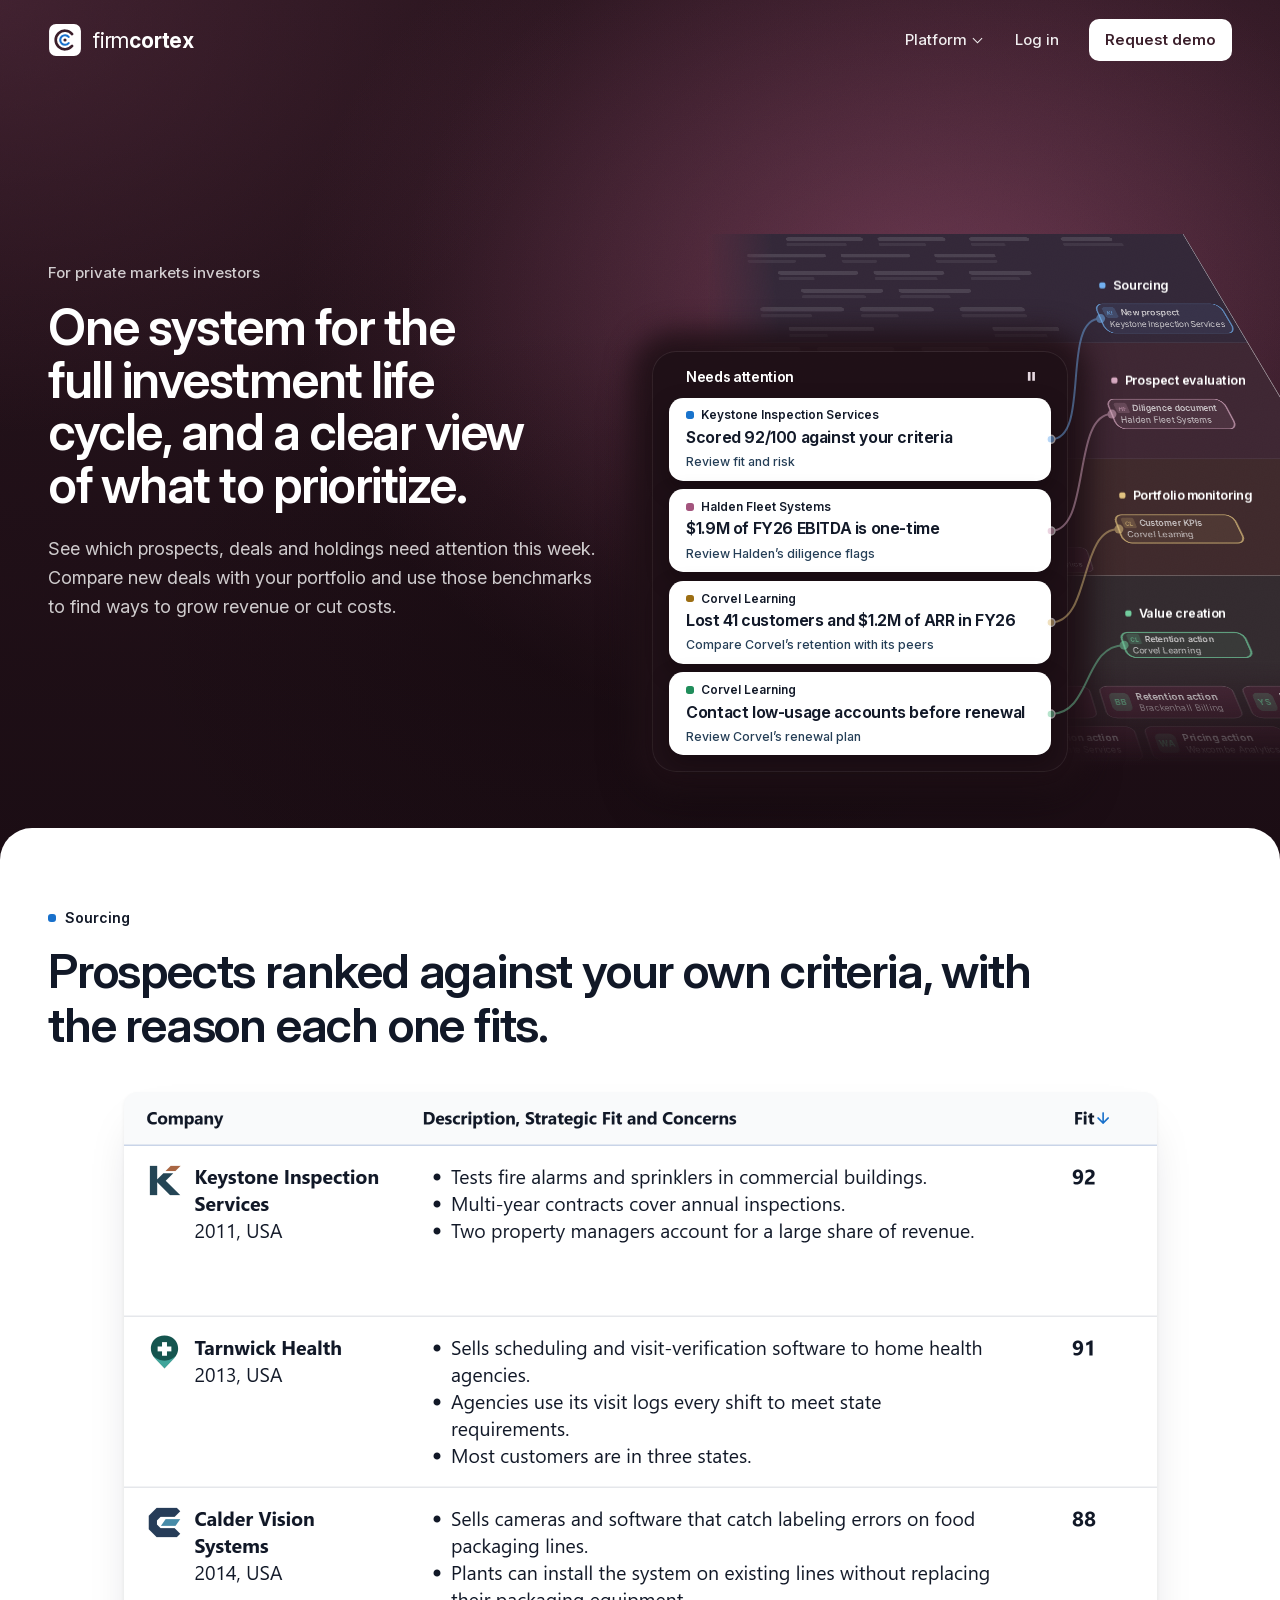
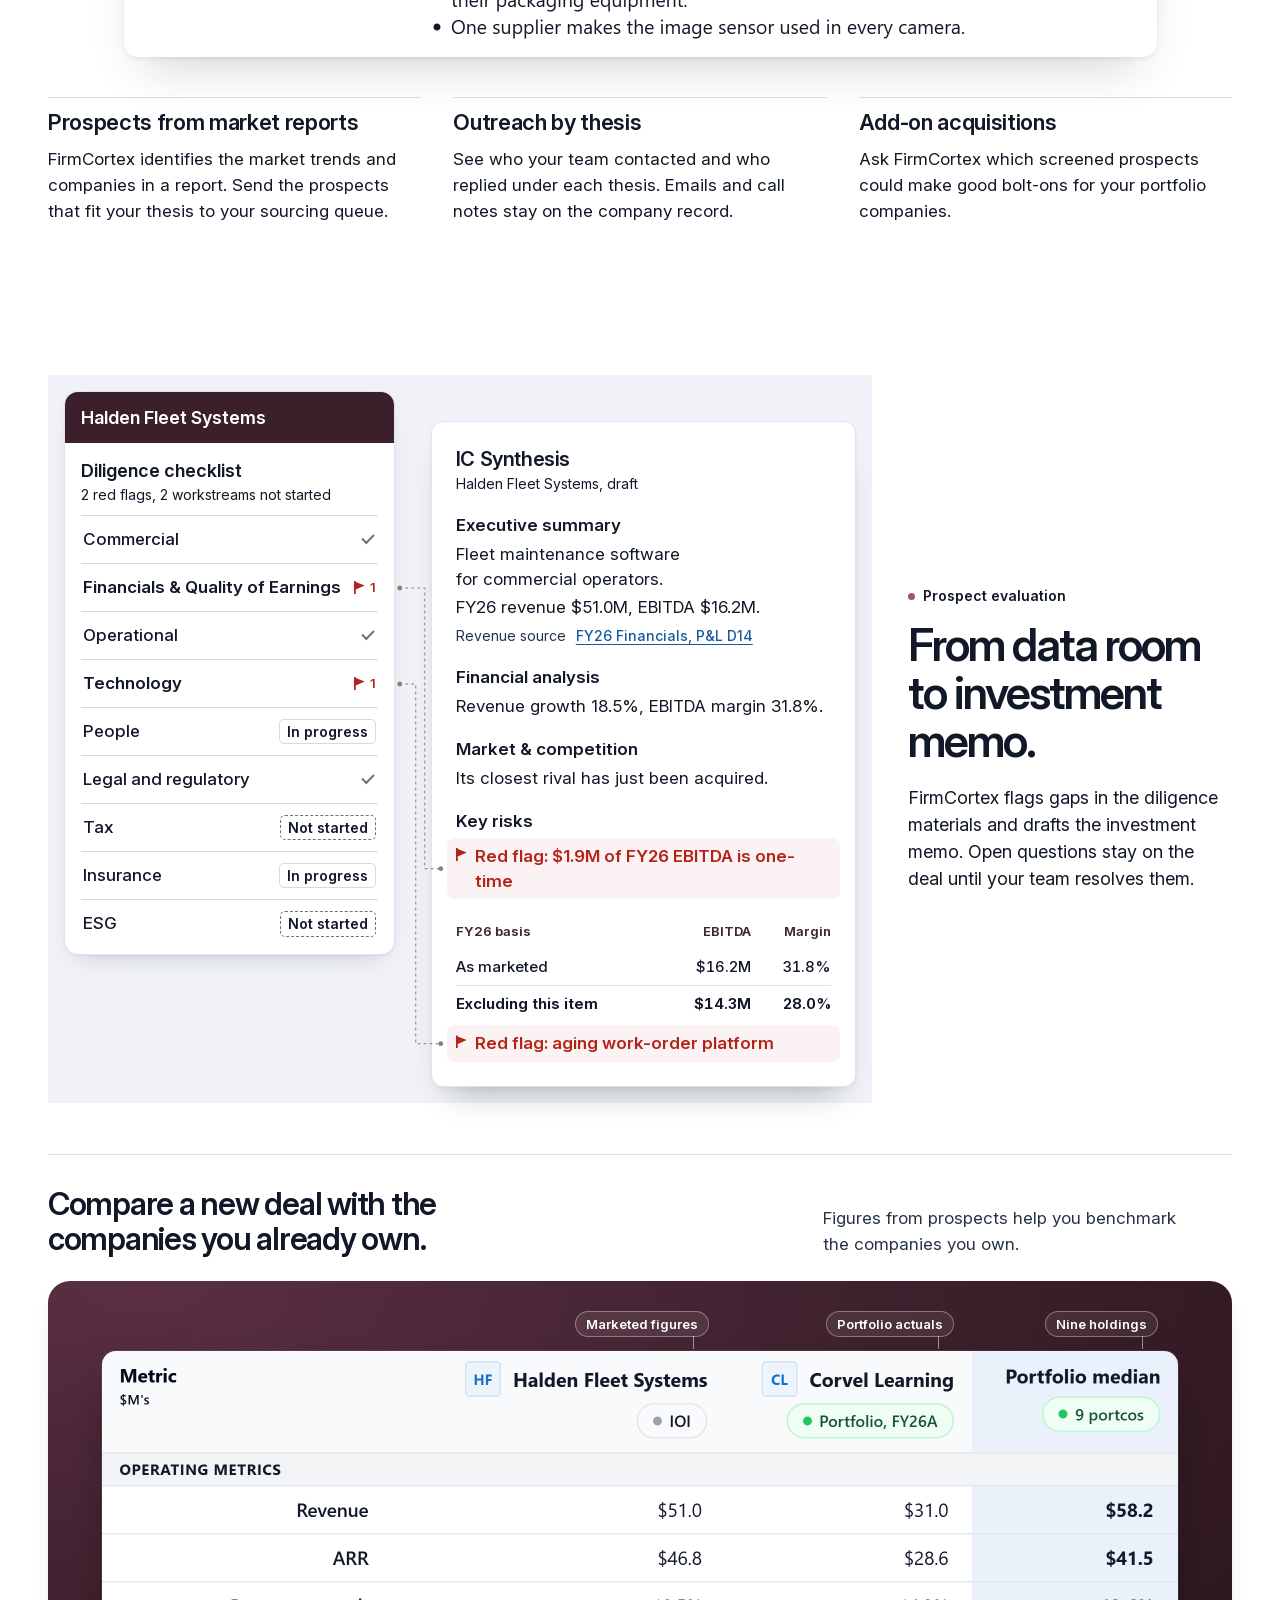
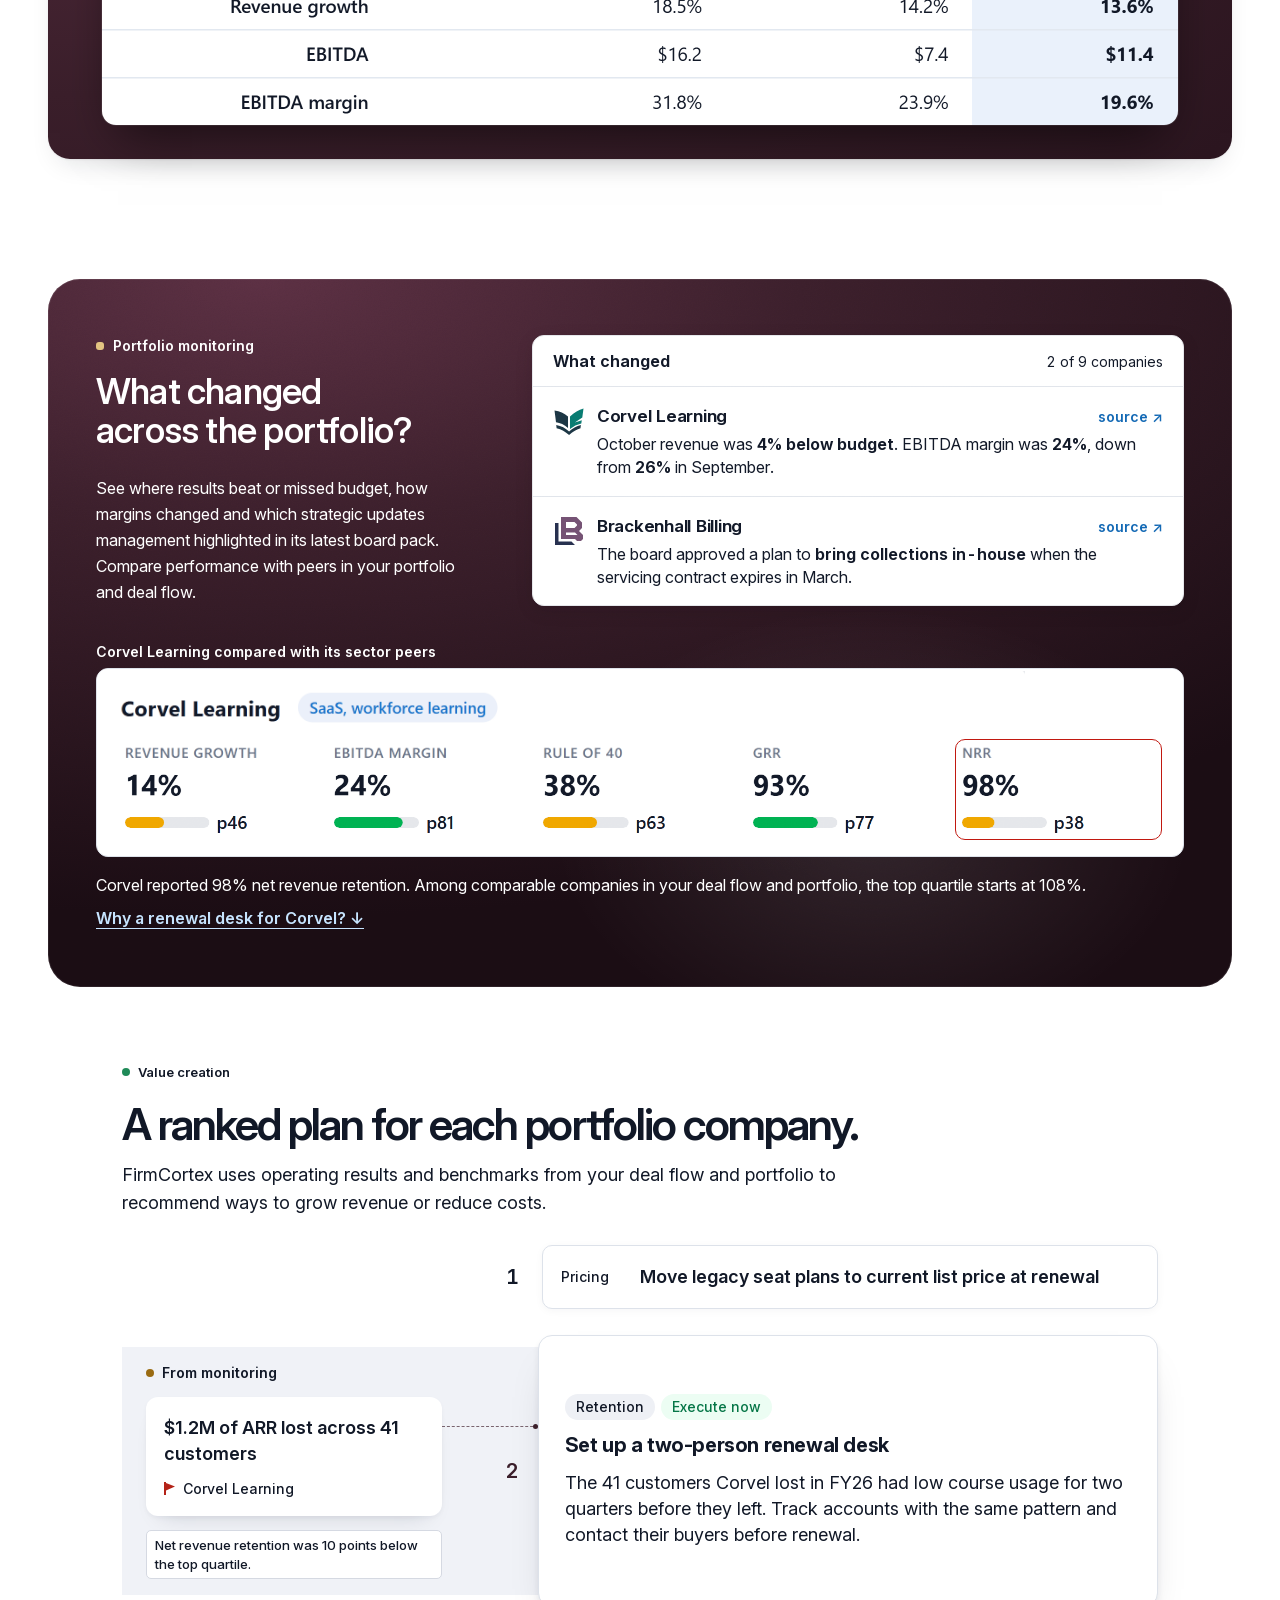
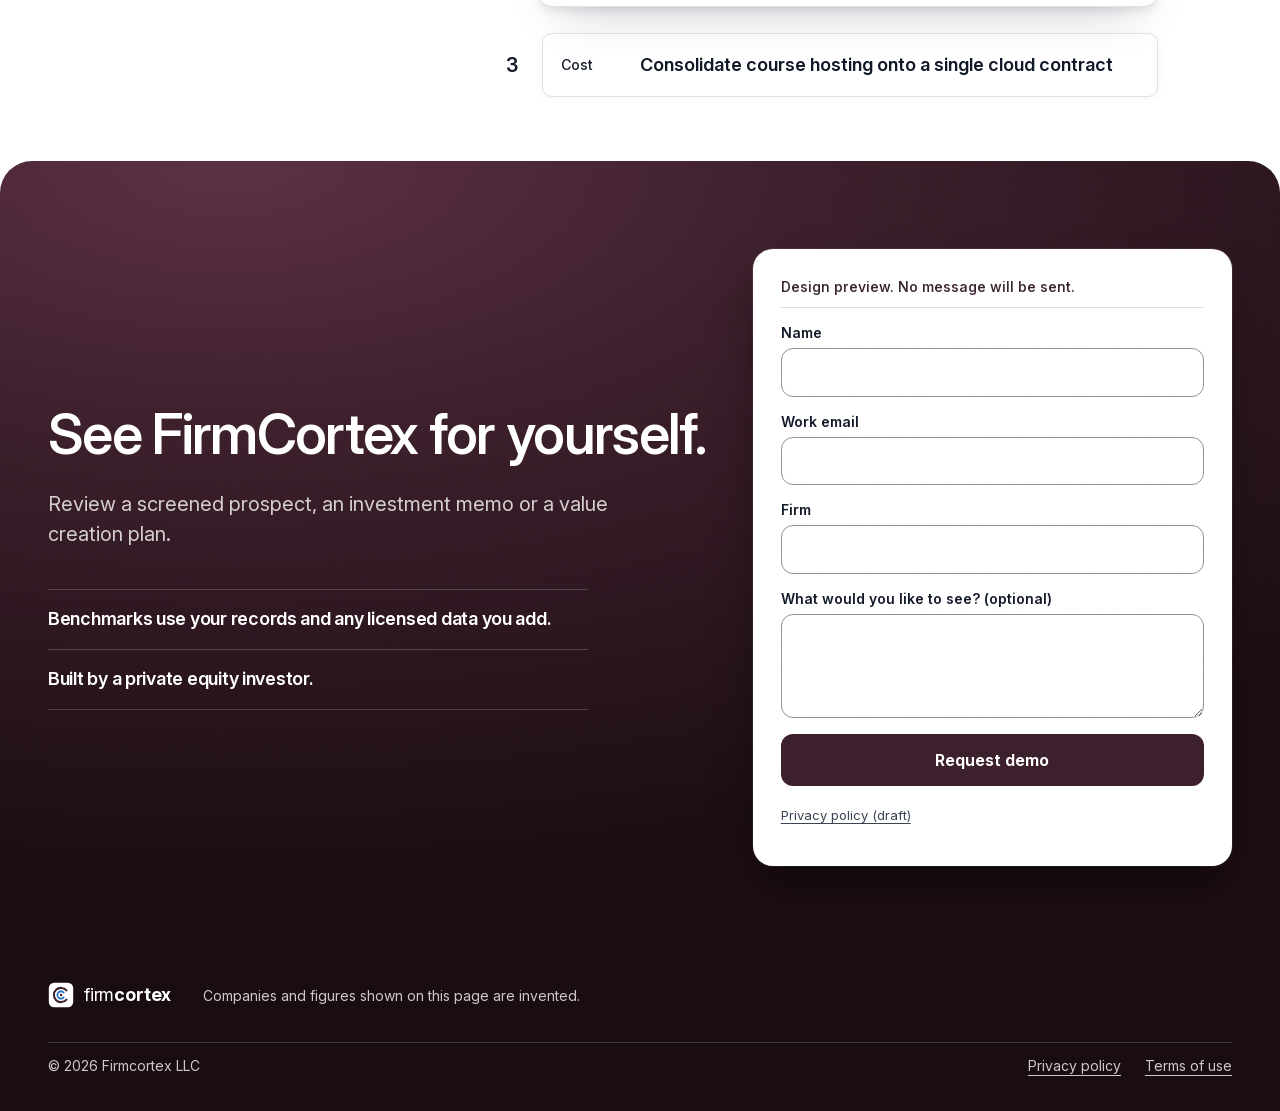
==== commit 0f000d57: "Tighten the demo invitation and contact points" ====
--- a/index.html
+++ b/index.html
@@ -1089,7 +1089,6 @@
 @media (max-width:900px) { .q4 .cells .tile, .q4 .cells .tile:first-child { border-left:0; border-top:1px solid #DDE1EA; padding:22px 32px 24px; } .q4 .cells .tile:first-child { border-top:0; } }
 @media (max-width:640px) { .s4 .q4 { padding:0 20px 20px; } .s4 .q4 .tiles.cells { margin:0 -20px 20px; } .q4 .cells .tile, .q4 .cells .tile:first-child { padding:20px; } }
 
-/* the three trust statements stand beside the demo form */
 /* trust option B: beside the form */
 .s9 .trust { display:block; max-width:540px; margin:40px 0 0; border-top:1px solid rgba(255,255,255,.18); text-align:left; }
 .s9 .trust li { padding:17px 0 18px; background:none; border:0; border-bottom:1px solid rgba(255,255,255,.18); border-radius:0; box-shadow:none; }
@@ -1884,11 +1883,10 @@
   <div class="wrap g12">
     <div class="words">
       <h2 id="h9">See FirmCortex for yourself.</h2>
-      <p class="body">Choose a screened prospect, an investment memo or a portfolio action to explore in your demo.</p>
+      <p class="body">Review a screened prospect, an investment memo or a value creation plan.</p>
       <ul class="trust">
-      <li><b>Your firm’s own data.</b><span>Comparisons and benchmarks are built from what your firm has added. FirmCortex can incorporate data your firm has or subscribes to.</span></li>
-      <li><b>Start with what you have.</b><span>A pipeline list, a board pack or a data room is enough to begin. The comparisons get sharper as you add more.</span></li>
-      <li><b>Built by an investor.</b><span>FirmCortex was built by a private equity investor for private markets teams.</span></li>
+        <li><b>Benchmarks use your records and any licensed data you add.</b></li>
+        <li><b>Built by a private equity investor.</b></li>
       </ul>
     </div>
     <form class="form" id="form" novalidate>
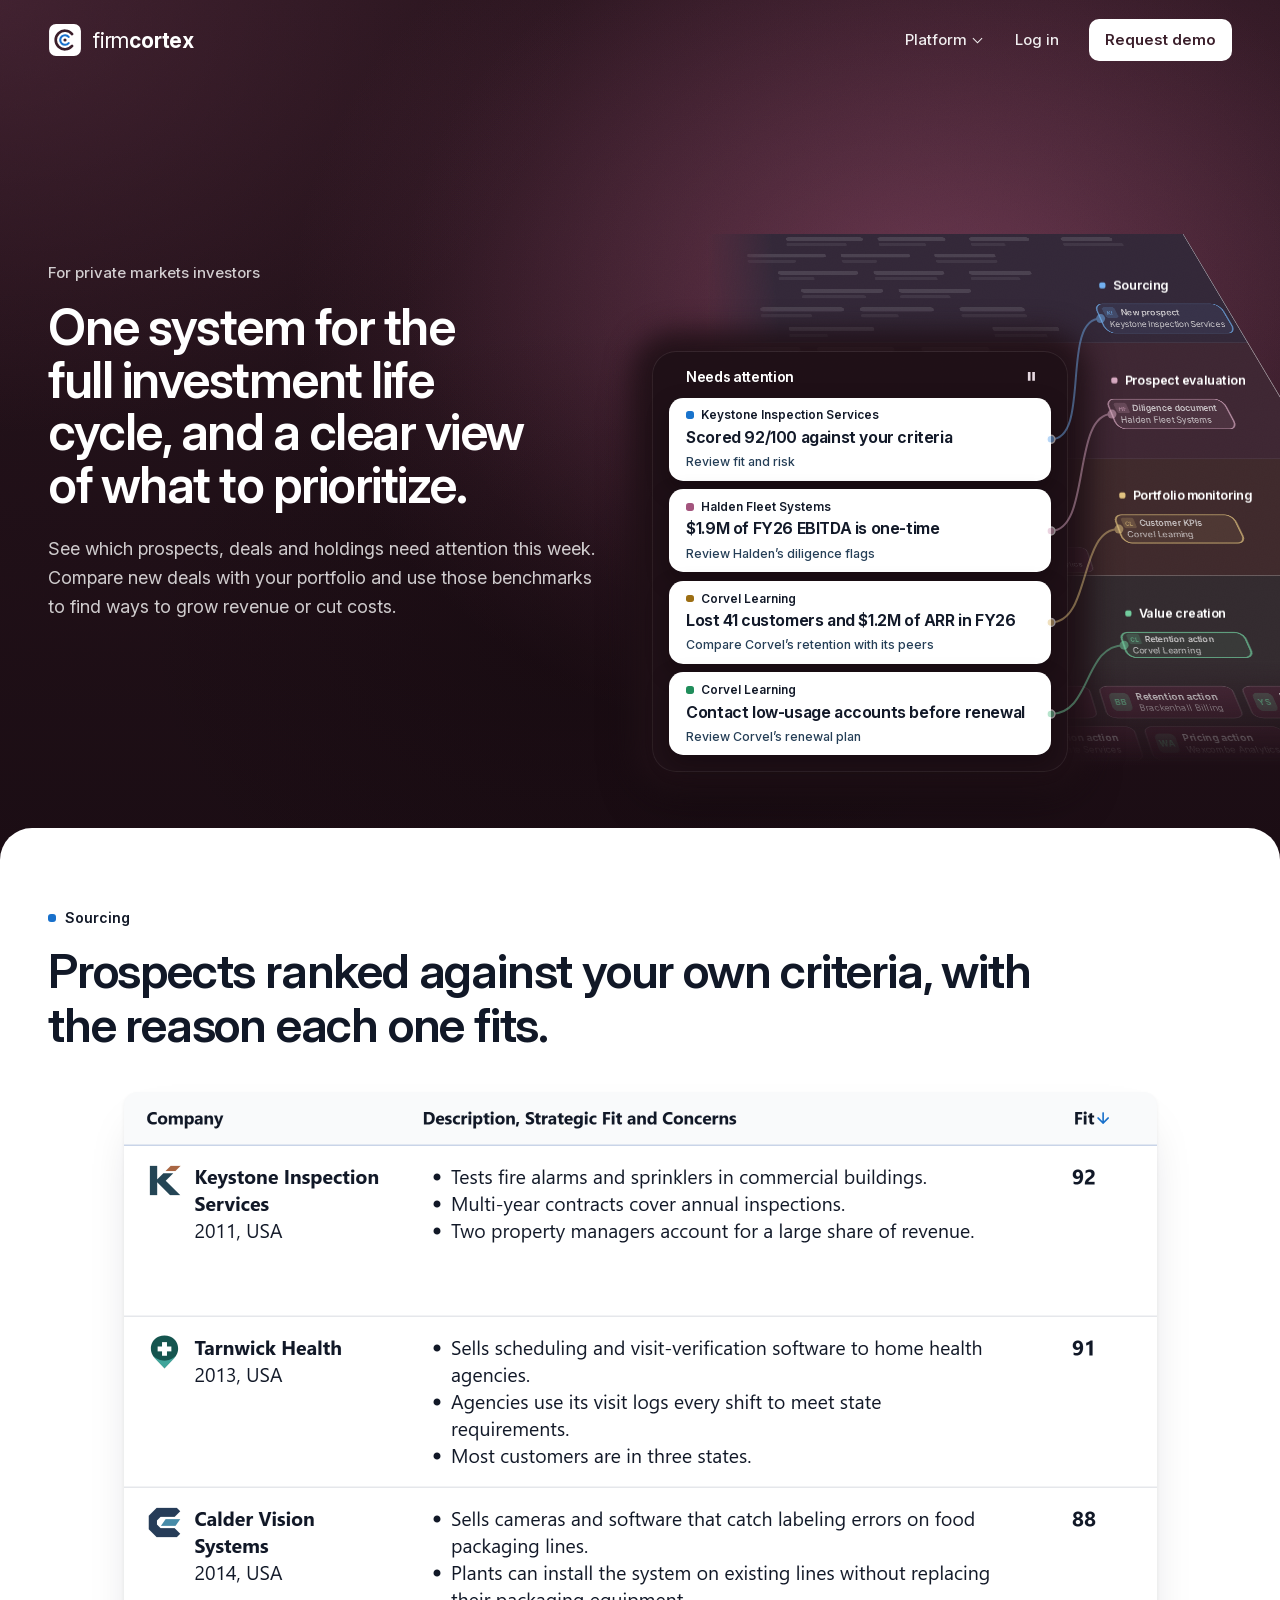
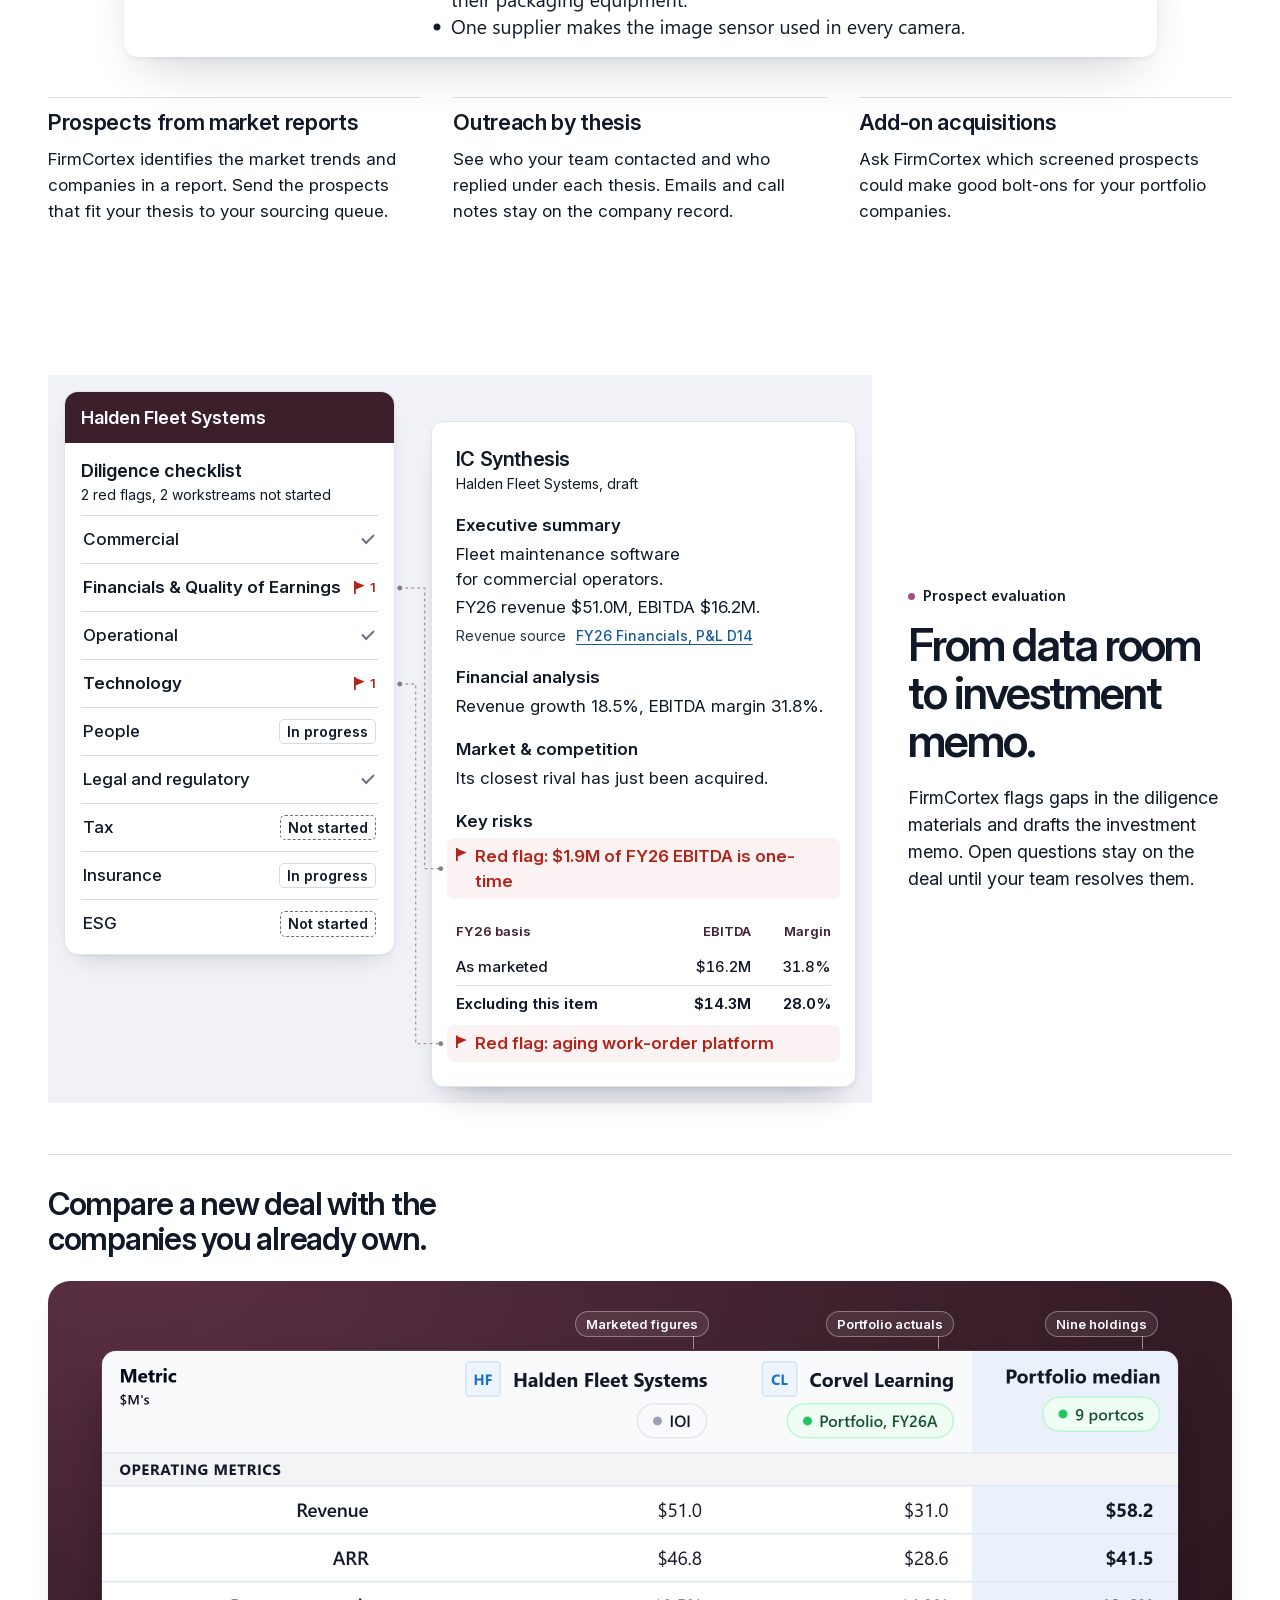
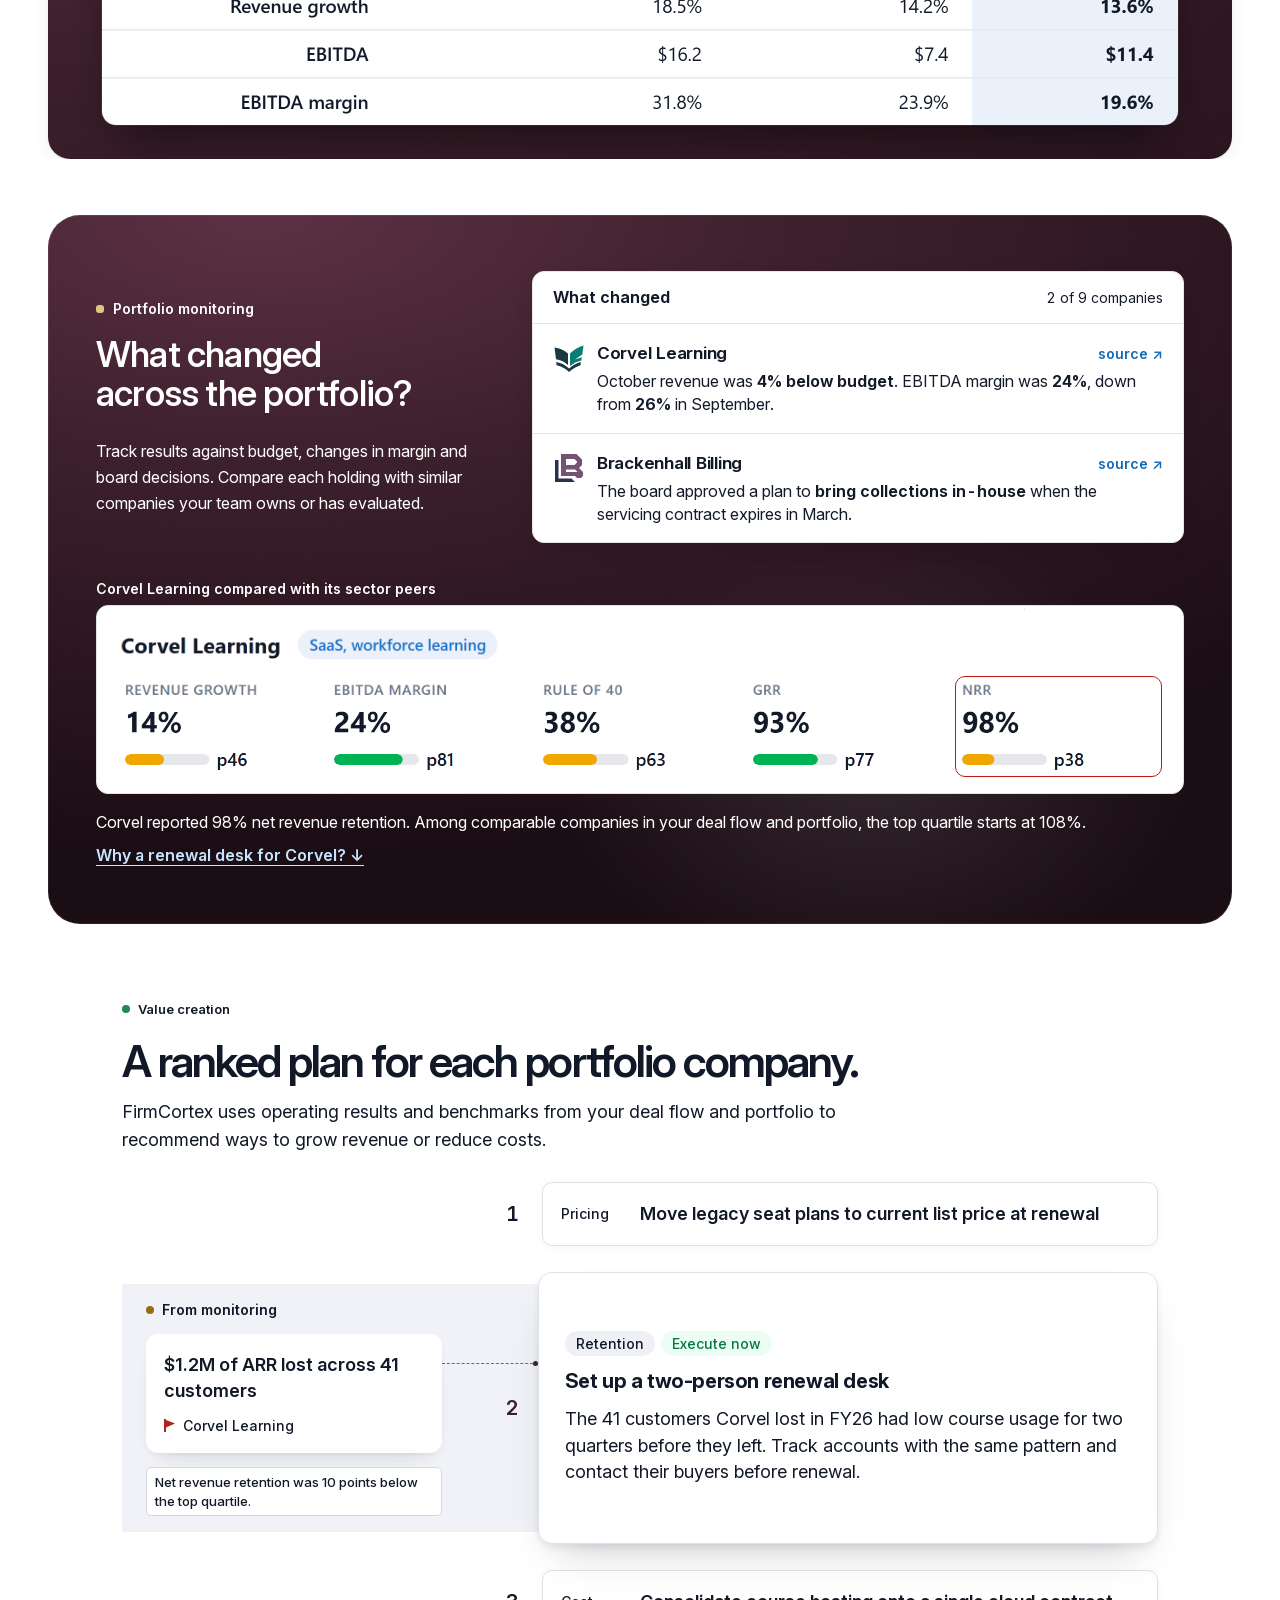
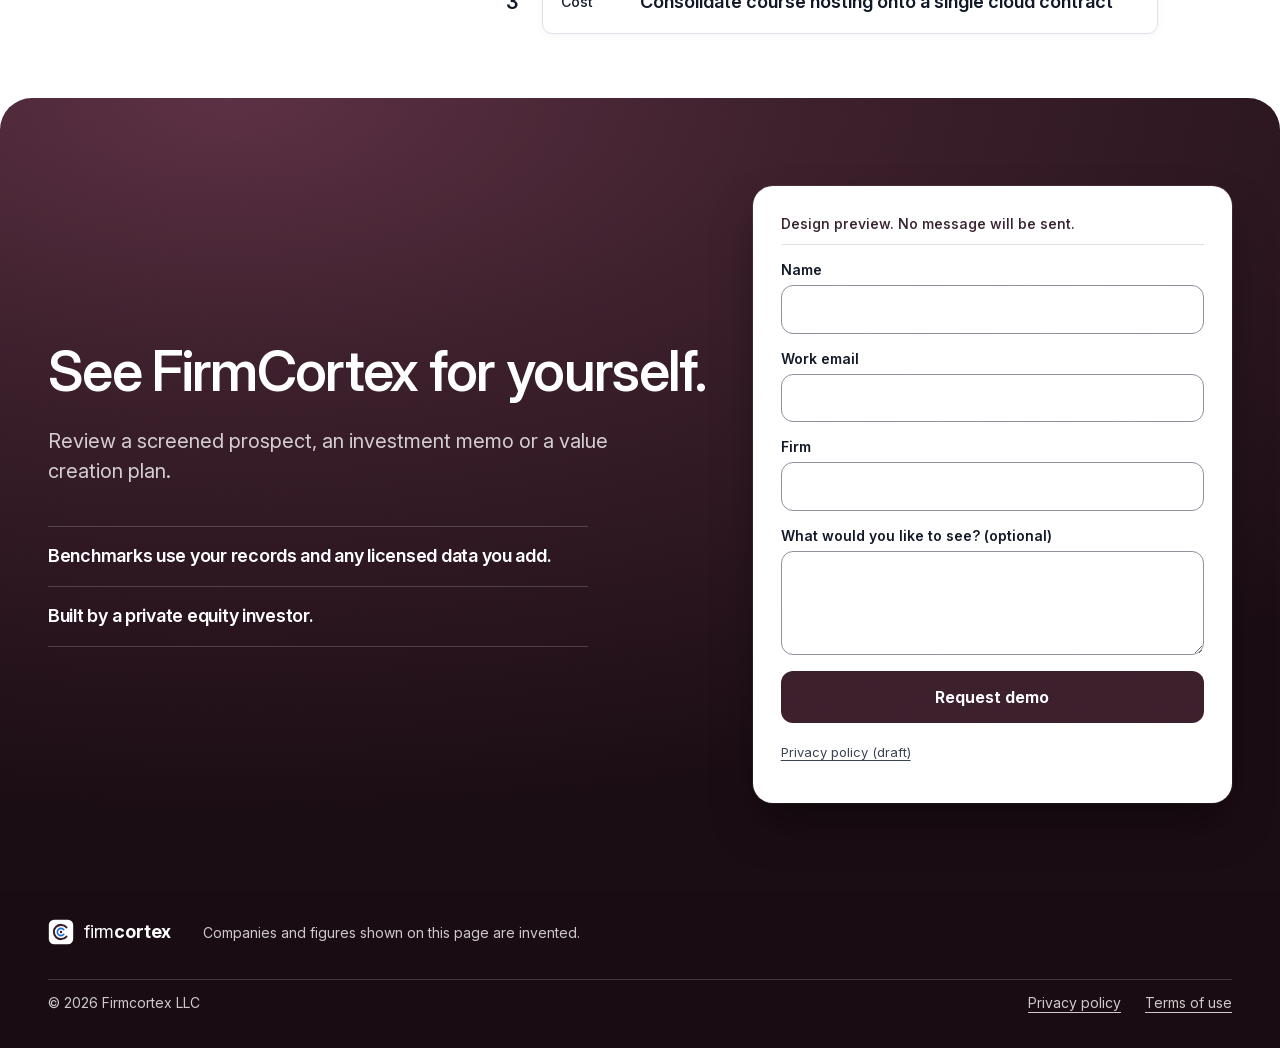
==== commit 7f7bd40d: "Tighten the deal comparison and portfolio monitoring transition" ====
--- a/index.html
+++ b/index.html
@@ -1295,7 +1295,7 @@
 <link rel="stylesheet" href="evaluation-exhibit.css?v=2">
 <link rel="stylesheet" href="value-creation-exhibit.css?v=renewal-desk">
 <link rel="stylesheet" href="mobile-stages.css?v=24cf2deccd" media="(max-width:700px)">
-<link rel="stylesheet" href="evidence.css?v=eefb684771">
+<link rel="stylesheet" href="evidence.css?v=abf00f9718">
 <style>
 #heroR {
   --hero-sourcing: var(--s0);
@@ -1734,7 +1734,6 @@
     <div class="wrap">
       <div class="head">
         <h3 id="h2">Compare a new deal with the companies you already own.</h3>
-        <p class="body">Figures from prospects help you benchmark the companies you own.</p>
       </div>
       <div class="k2">
         <figure class="k2f">
@@ -1747,7 +1746,7 @@
               </thead>
               <tbody>
                 <tr><th scope="row">Halden Fleet<span>Marketed figures</span></th><td>18.5%</td><td>31.8%</td></tr>
-                <tr><th scope="row">Corvel<span>Portfolio actuals</span></th><td>14.2%</td><td>23.9%</td></tr>
+                <tr><th scope="row">Corvel Learning<span>Portfolio actuals</span></th><td>14.2%</td><td>23.9%</td></tr>
                 <tr><th scope="row">Portfolio median<span>Nine holdings</span></th><td>13.6%</td><td>19.6%</td></tr>
               </tbody>
             </table>
@@ -1764,7 +1763,8 @@
       <div class="words">
         <p class="label" style="--c:var(--s2)"><i></i>Portfolio monitoring</p>
         <h2 id="h6">What changed across the portfolio?</h2>
-        <p class="body">See where results beat or missed budget, how margins changed and which strategic updates management highlighted in its latest board pack. Compare performance with peers in your portfolio and deal flow.</p>
+        <p class="body desktop-copy">Track results against budget, changes in margin and board decisions. Compare each holding with similar companies your team owns or has evaluated.</p>
+        <p class="body phone-copy">See where results beat or missed budget, how margins changed and which strategic updates management highlighted in its latest board pack. Compare performance with peers in your portfolio and deal flow.</p>
       </div>
       <figure class="portfolio-queue" aria-labelledby="portfolio-queue-title">
         <figcaption>
--- a/evidence.css
+++ b/evidence.css
@@ -44,8 +44,11 @@
 .basis-table td { white-space:nowrap; }
 .basis-table tr:last-child :is(td,th) { font-weight:650; border-bottom:0; }
 .basis-table:focus-visible { outline:2px solid #1870cb; outline-offset:3px; }
-/* Group the desktop comparison with the diligence memo. */
+/* Group the desktop comparison with the diligence memo and the following portfolio update. */
 @media (min-width:701px) {
+  .phone-copy { display:none; }
+  #evaluation { padding-bottom:0; }
+  #monitoring.sec { padding-top:56px; }
   #sourcing {
     margin-top:-32px;
     border-radius:32px 32px 0 0;
@@ -59,10 +62,7 @@
   }
   #evaluation > #platform .wrap { display:block; max-width:none; padding:0; }
   #evaluation > #platform .head {
-    display:grid;
-    grid-template-columns:minmax(0, 1.8fr) minmax(220px, 1fr);
-    align-items:end;
-    gap:40px;
+    display:block;
     max-width:none;
     margin:0;
     text-align:left;
@@ -75,12 +75,6 @@
     letter-spacing:-.04em;
     text-wrap:balance;
   }
-  #evaluation > #platform .head .body {
-    max-width:37ch;
-    margin:0;
-    color:#273344;
-    font:400 17px/1.5 Inter, Arial, sans-serif;
-  }
   #evaluation > #platform .k2 {
     margin-top:24px;
     padding:30px clamp(22px, 3.5vw, 52px) 34px;
@@ -90,7 +84,6 @@
 }
 @media (min-width:701px) and (max-width:1050px) {
   #evaluation > #platform { margin-inline:var(--pad); }
-  #evaluation > #platform .head { gap:24px; }
 }
 @media (min-width:1200px) and (prefers-reduced-motion:no-preference) {
   .show-financial-flag .diligence-connectors [data-to="m-fin"] { animation:flag-connector .85s ease-out 1; }
@@ -131,6 +124,7 @@
 #contact #form-note { margin:0; padding:0 0 10px; background:none; border:0; border-bottom:1px solid #dce0e7; border-radius:0; color:#382330; text-align:left; }
 
 @media (max-width:700px) {
+  .desktop-copy { display:none; }
   .diligence-memo .memo-citation { margin-top:2px; }
   #halden-revenue-source { min-height:44px; column-gap:.45em; letter-spacing:-.014em; }
   #evaluation .diligence-memo .memo-citation + .memo-heading { margin-top:6px; }
